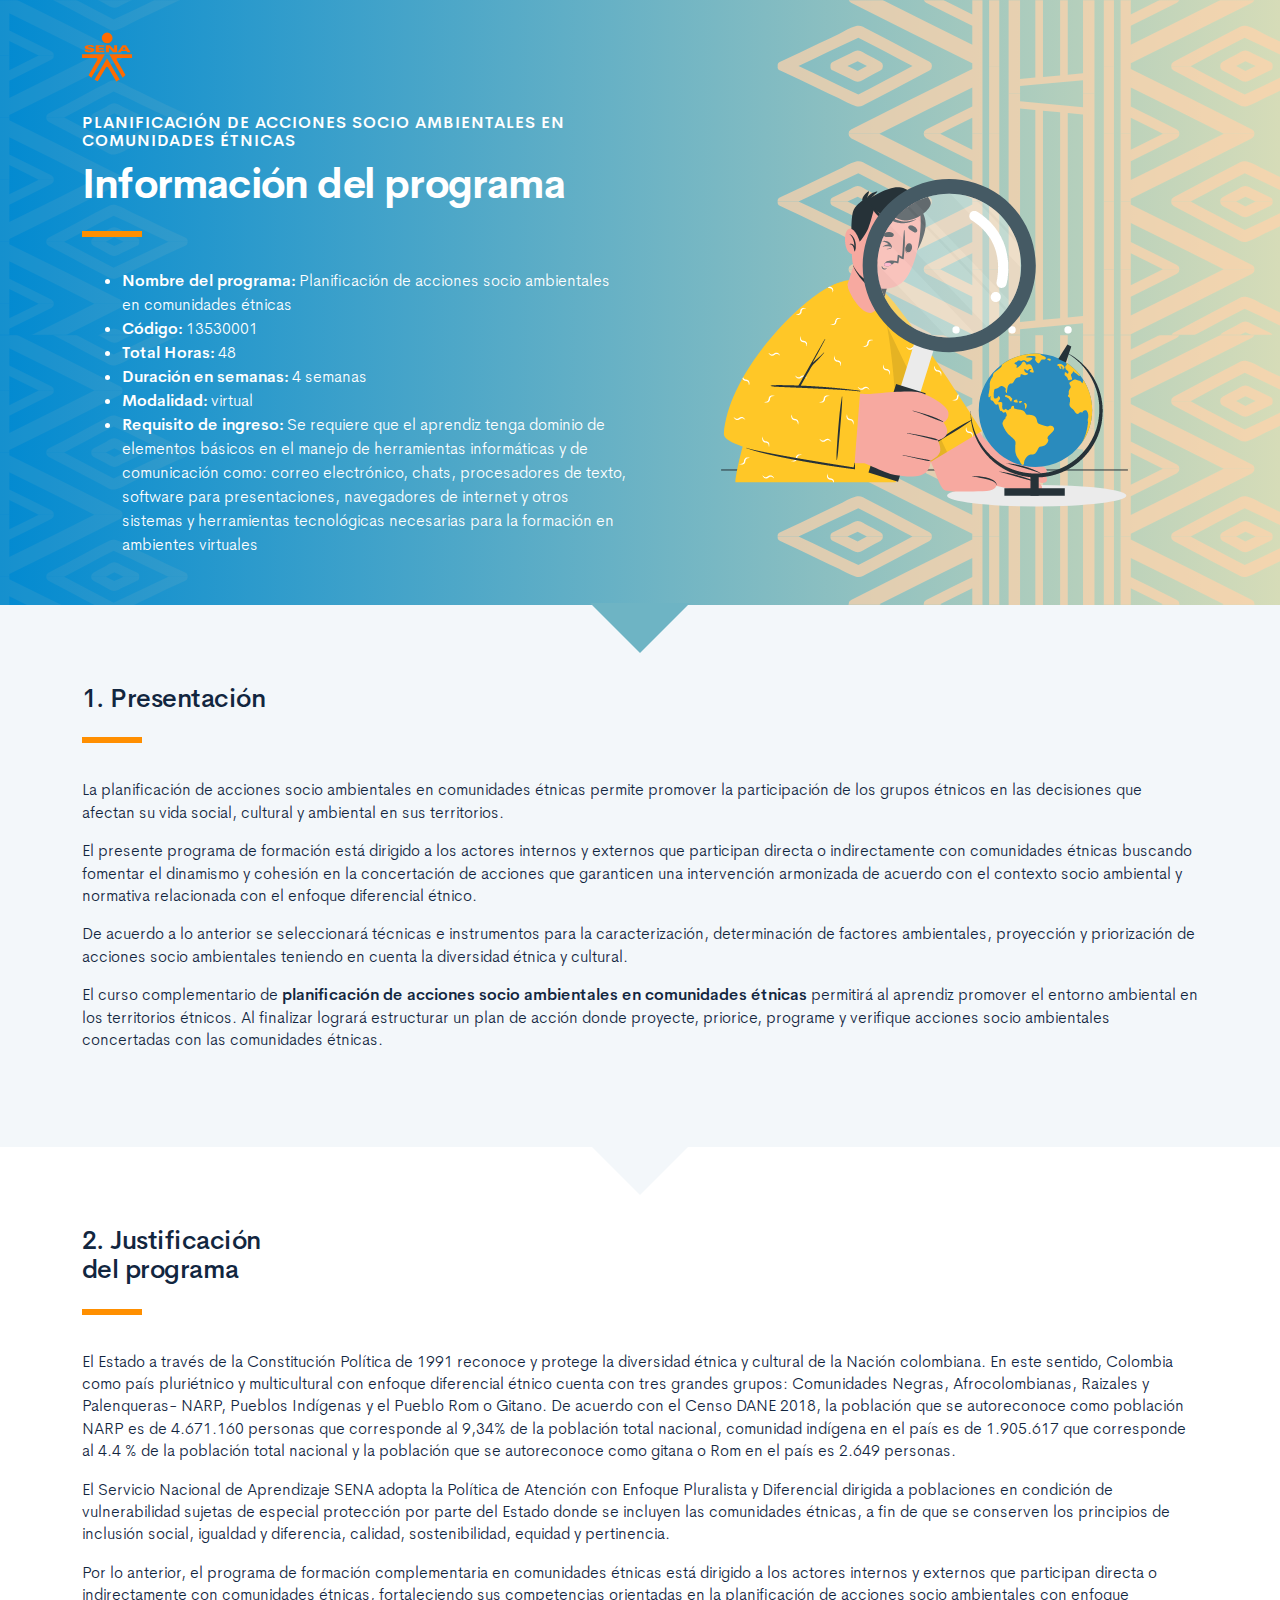
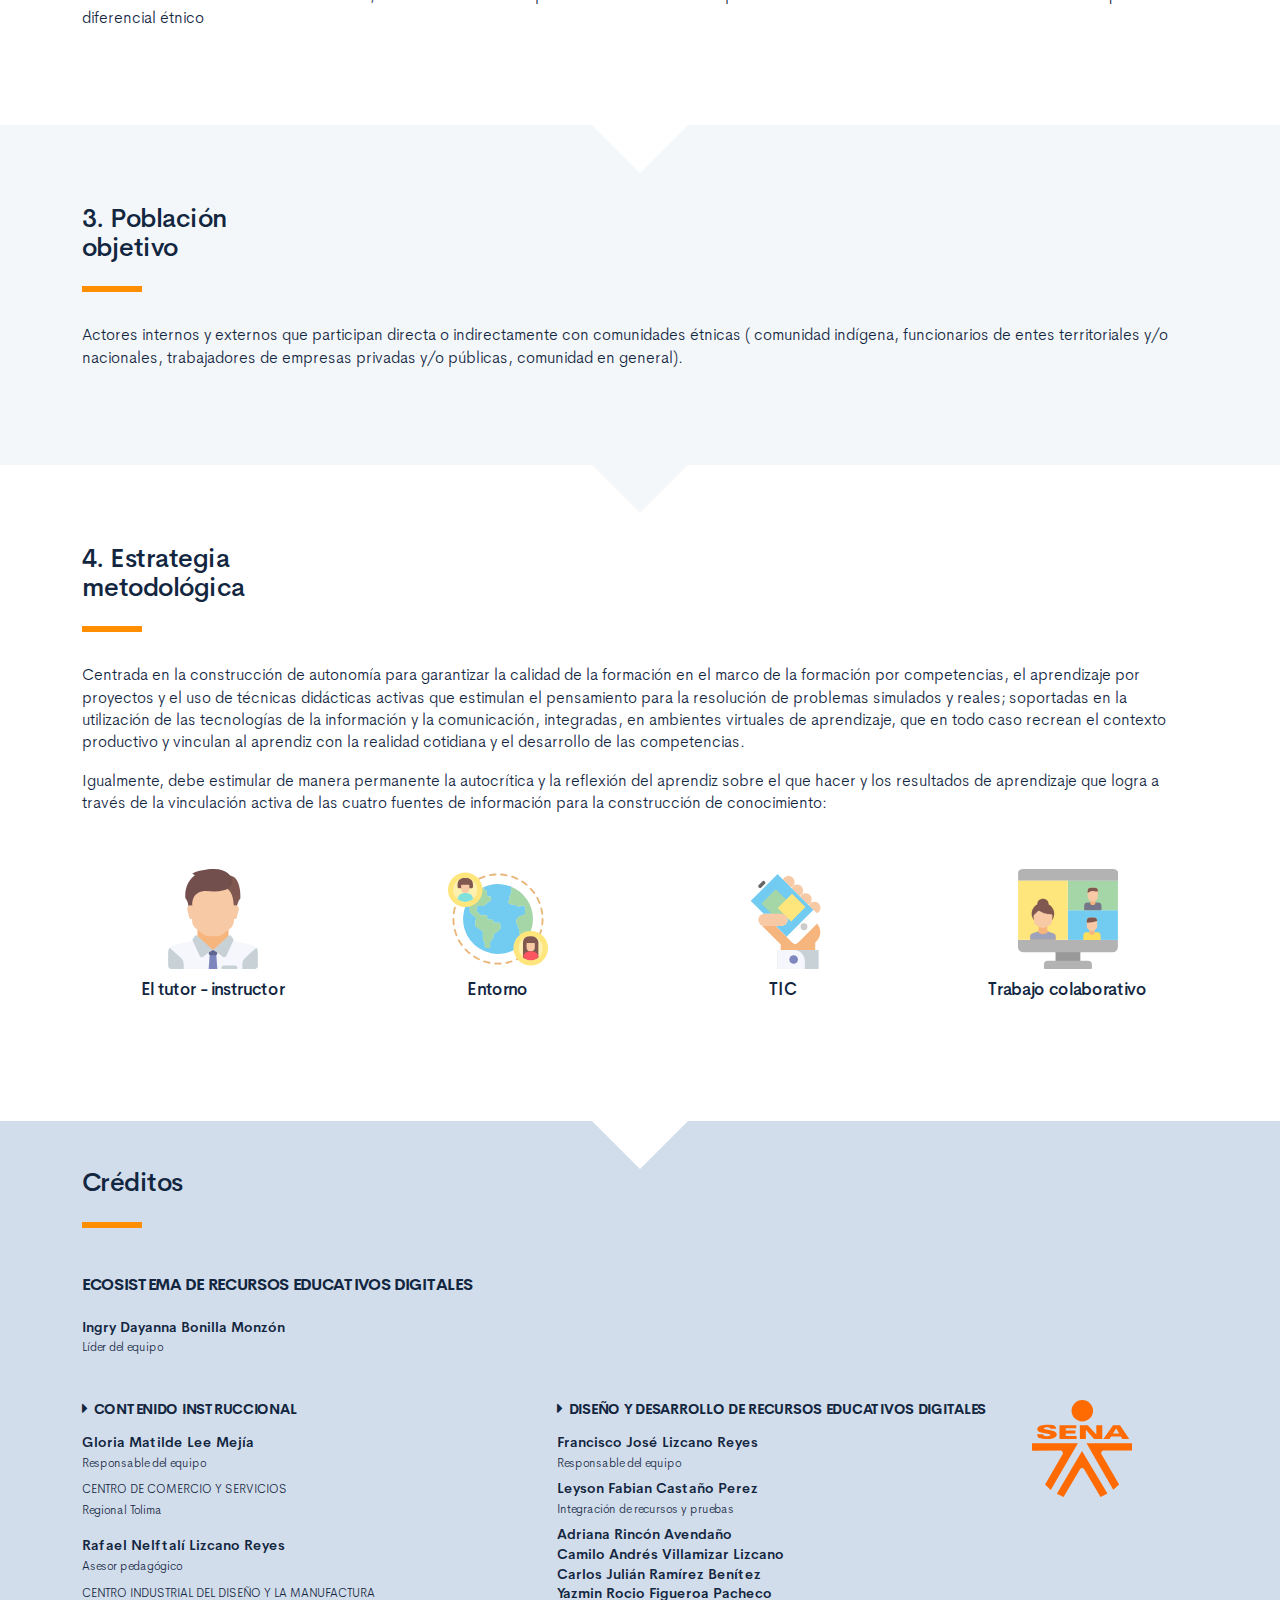
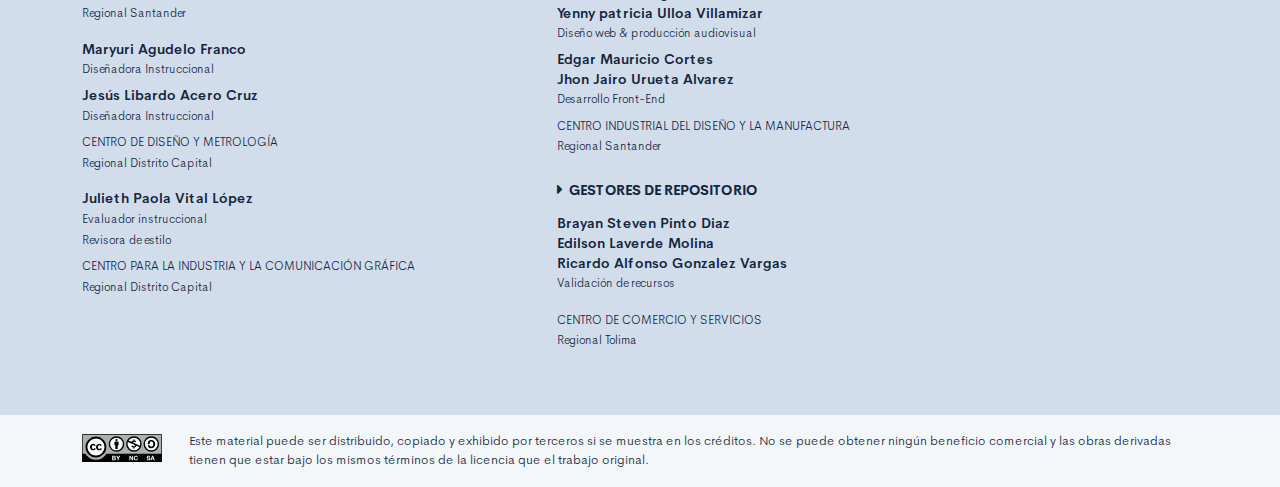
==== public/info.html @ c68bf51e "Desarrollo" ====
<!DOCTYPE html>
<html lang="es">
    <head>
        <meta charset="UTF-8">
        <meta name="viewport" content="width=device-width, user-scalable=no, initial-scale=1.0, maximum-scale=1.0, minimum-scale=1.0">
        <title>Información del programa: Planificación de acciones socio ambientales en comunidades étnicas</title>
        <meta meta name="description" content="Ruta de aprendizaje programa Planificación de acciones socio ambientales en comunidades étnicas.">
        <link rel="icon" type="image/svg+xml" href="assets/images/logos/senaLogo.svg">
        <link rel="stylesheet" href="assets/fonts/feather/feather.css">
        <link rel="stylesheet" href="assets/fonts/fontawesome/css/font-awesome.css">
        <link href="assets/css/fancybox.css" rel="stylesheet">
        <link href="assets/css/animate.css" rel="stylesheet">
        <link rel="stylesheet" href="assets/css/main.css">
    </head>
    <body class="theme-dark page-header-textura" id="page-home">
        <header class="curso-presentacion page-header" id="CursoPresentacion">
            <div class="page-textura">
                <div class="container">
                    <div class="curso-topbar justify-content-center justify-content-md-start"><a class="curso-topbar__logo"><svg xmlns="http://www.w3.org/2000/svg" width="168.273" height="164.177" viewBox="0 0 168.273 164.177">
                                <path id="SENA_LOGO" data-name="SENA LOGO" d="M85.349,1a18.09,18.09,0,1,0,18.09,18.09h0A18.1,18.1,0,0,0,85.349,1ZM25.617,42.983a33.722,33.722,0,0,0-9.386,1.024,11.156,11.156,0,0,0-5.12,2.56A5.346,5.346,0,0,0,10.086,52.2c.683,1.707,2.56,2.9,4.608,3.584,4.437,1.536,9.386,1.877,13.994,2.731a5.1,5.1,0,0,1,2.389,1.024,1.369,1.369,0,0,1-.683,2.048,9.146,9.146,0,0,1-5.291.683A8.354,8.354,0,0,1,20.5,61.244a1.962,1.962,0,0,1-.853-2.389H9.233A7.663,7.663,0,0,0,10.6,63.463a7.59,7.59,0,0,0,4.267,2.389A28.541,28.541,0,0,0,23.4,66.876,52.426,52.426,0,0,0,35,66.023a11.043,11.043,0,0,0,5.8-2.9,5.358,5.358,0,0,0-1.365-8.533,21.267,21.267,0,0,0-5.8-2.048c-3.072-.683-5.973-1.024-9.045-1.536a9.114,9.114,0,0,1-3.072-.853,1.226,1.226,0,0,1,0-2.219,9.369,9.369,0,0,1,4.437-.683,10.554,10.554,0,0,1,4.608.853A1.877,1.877,0,0,1,31.59,49.81h9.9a5.669,5.669,0,0,0-1.195-3.584A8.875,8.875,0,0,0,35.515,43.5c-3.584-.341-6.827-.512-9.9-.512Zm21.333.683V67.217H75.792V62.1H57.531V57.489H73.744V52.54H57.531V48.786H75.109v-5.12Zm47.615,0H81.253V67.217H91.322V51.346l13.824,15.872h13.824V43.666H108.9v15.7Zm42.495,0L120.676,67.217h10.581l2.56-4.267H150.2l2.389,4.267h11.776l-15.53-23.551ZM142.35,49.3l5.12,8.533h-10.41ZM.7,74.044l.171,12.8L49,86.673c2.389.512,3.925,2.048,3.413,5.8l-29.7,51.711,9.557,9.045L78.01,74.044Zm91.646,0L137.4,152.89l9.9-8.874L117.433,92.3c-.512-3.584.853-5.291,3.413-5.8l48.127.171V74.044ZM84.837,87.185,42.512,159.546l11.264,5.461,28.159-47.615a4.283,4.283,0,0,1,2.9-1.195,4.681,4.681,0,0,1,3.072,1.195l28.159,47.786,11.605-5.973Z" transform="translate(-0.7 -1)" fill="#FF6B00" />
                            </svg>
                        </a></div>
                    <div class="curso-portada">
                        <div class="row align-items-center">
                            <div class="col-12 col-lg-6">
                                <h3 class="curso-subtitulo">Planificación de acciones socio ambientales en comunidades étnicas</h3>
                                <h1 class="curso-titulo">Información del programa</h1>
                                <div class="brand-line-primary"></div>
                                <p class="curso-descripcion">
                                <ul class="text-white">
                                    <li> <span><strong>Nombre del programa:</strong> Planificación de acciones socio ambientales en comunidades étnicas</span></li>
                                    <li> <span><strong>Código:</strong> 13530001</span></li>
                                    <li> <span><strong>Total Horas:</strong> 48</span></li>
                                    <li> <span><strong>Duración en semanas:</strong> 4 semanas</span></li>
                                    <li> <span><strong>Modalidad:</strong> virtual</span></li>
                                    <li> <span><strong>Requisito de ingreso:</strong> Se requiere que el aprendiz tenga dominio de elementos básicos en el manejo de herramientas informáticas y de comunicación como: correo electrónico, chats, procesadores de texto, software para presentaciones, navegadores de internet y otros sistemas y herramientas tecnológicas necesarias para la formación en ambientes virtuales</span></li>
                                </ul>
                                </p>
                            </div>
                            <div class="col-12 col-lg-6 text-center">
                                <div class="d-none d-lg-block"><img class="curso-imagen" src="assets/images/header/header_media.png"></div>
                            </div>
                        </div>
                    </div>
                </div>
            </div>
        </header>
        <section class="section section-dark" id="Presentacion">
            <div class="container">
                <h1> 1. Presentación</h1>
                <div class="brand-line-primary"></div>
                <p class="mt-5">La planificación de acciones socio ambientales en comunidades étnicas permite promover la participación de los grupos étnicos en las decisiones que afectan su vida social, cultural y ambiental en sus territorios.</p>
                <p>El presente programa de formación está dirigido a los actores internos y externos que participan directa o indirectamente con comunidades étnicas buscando fomentar el dinamismo y cohesión en la concertación de acciones que garanticen una intervención armonizada de acuerdo con el contexto socio ambiental y normativa relacionada con el enfoque diferencial étnico. </p>
                <p>De acuerdo a lo anterior se seleccionará técnicas e instrumentos para la caracterización, determinación de factores ambientales, proyección y priorización de acciones socio ambientales teniendo en cuenta la diversidad étnica y cultural. </p>
                <p>El curso complementario de <strong>planificación de acciones socio ambientales en comunidades étnicas</strong> permitirá al aprendiz promover el entorno ambiental en los territorios étnicos. Al finalizar logrará estructurar un plan de acción donde proyecte, priorice, programe y verifique acciones socio ambientales concertadas con las comunidades étnicas.</p>
            </div>
        </section>
        <section class="section section-light" id="Justificacion">
            <div class="container">
                <h1> 2. Justificación<br> del programa</h1>
                <div class="brand-line-primary"></div>
                <p class="mt-5">El Estado a través de la Constitución Política de 1991 reconoce y protege la diversidad étnica y cultural de la Nación colombiana. En este sentido, Colombia como país pluriétnico y multicultural con enfoque diferencial étnico cuenta con tres grandes grupos: Comunidades Negras, Afrocolombianas, Raizales y Palenqueras- NARP, Pueblos Indígenas y el Pueblo Rom o Gitano. De acuerdo con el Censo DANE 2018, la población que se autoreconoce como población NARP es de 4.671.160 personas que corresponde al 9,34% de la población total nacional, comunidad indígena en el país es de 1.905.617 que corresponde al 4.4 % de la población total nacional y la población que se autoreconoce como gitana o Rom en el país es 2.649 personas.</p>
                <p>El Servicio Nacional de Aprendizaje SENA adopta la Política de Atención con Enfoque Pluralista y Diferencial dirigida a poblaciones en condición de vulnerabilidad sujetas de especial protección por parte del Estado donde se incluyen las comunidades étnicas, a fin de que se conserven los principios de inclusión social, igualdad y diferencia, calidad, sostenibilidad, equidad y pertinencia. </p>
                <p>Por lo anterior, el programa de formación complementaria en comunidades étnicas está dirigido a los actores internos y externos que participan directa o indirectamente con comunidades étnicas, fortaleciendo sus competencias orientadas en la planificación de acciones socio ambientales con enfoque diferencial étnico</p>
            </div>
        </section>
        <section class="section section-dark" id="Poblacion">
            <div class="container">
                <h1> 3. Población <br>objetivo</h1>
                <div class="brand-line-primary"></div>
                <p>Actores internos y externos que participan directa o indirectamente con comunidades étnicas ( comunidad indígena, funcionarios de entes territoriales y/o nacionales, trabajadores de empresas privadas y/o públicas, comunidad en general).</p>
            </div>
        </section>
        <section class="section section-light" id="Estrategia">
            <div class="container">
                <h1>4. Estrategia <br>metodológica</h1>
                <div class="brand-line-primary"></div>
                <p>Centrada en la construcción de autonomía para garantizar la calidad de la formación en el marco de la formación por competencias, el aprendizaje por proyectos y el uso de técnicas didácticas activas que estimulan el pensamiento para la resolución de problemas simulados y reales; soportadas en la utilización de las tecnologías de la información y la comunicación, integradas, en ambientes virtuales de aprendizaje, que en todo caso recrean el contexto productivo y vinculan al aprendiz con la realidad cotidiana y el desarrollo de las competencias. </p>
                <p>Igualmente, debe estimular de manera permanente la autocrítica y la reflexión del aprendiz sobre el que hacer y los resultados de aprendizaje que logra a través de la vinculación activa de las cuatro fuentes de información para la construcción de conocimiento:</p>
                <div class="row mt-4">
                    <article class="col-md-6 col-lg-3 my-2">
                        <div class="box bg-gray-200 d-flex flex-column justify-content-center align-items-center p-4 rounded-lg"><img class="img-fluid" src="assets/images/info/tutor.svg" style="width: 100px; height: 100px;">
                            <h3 class="my-3">El tutor - instructor</h3>
                        </div>
                    </article>
                    <article class="col-md-6 col-lg-3 my-2">
                        <div class="box bg-gray-200 d-flex flex-column justify-content-center align-items-center p-4 rounded-lg"><img class="img-fluid" src="assets/images/info/entorno.svg" style="width: 100px; height: 100px;">
                            <h3 class="my-3">Entorno</h3>
                        </div>
                    </article>
                    <article class="col-md-6 col-lg-3 my-2">
                        <div class="box bg-gray-200 d-flex flex-column justify-content-center align-items-center p-4 rounded-lg"><img class="img-fluid" src="assets/images/info/tic.svg" style="width: 100px; height: 100px;">
                            <h3 class="my-3">TIC</h3>
                        </div>
                    </article>
                    <article class="col-md-6 col-lg-3 my-2">
                        <div class="box bg-gray-200 d-flex flex-column justify-content-center align-items-center p-4 rounded-lg" style="height: 100%;"><img class="img-fluid" src="assets/images/info/colaborativo.svg" style="width: 100px; height: 100px;">
                            <h3 class="my-3">Trabajo colaborativo</h3>
                        </div>
                    </article>
                </div>
            </div>
        </section>
        <footer class="footer" id="Creditos">
            <div class="container">
                <h1>Créditos </h1>
                <div class="brand-line-primary"></div>
                <div class="row">
                    <div class="col-12 col-md-5">
                        <h3 class="footer-subtitulo mb-4">ECOSISTEMA DE RECURSOS EDUCATIVOS DIGITALES </h3>
                        <p class="footer-texto mb-2"><strong>Ingry Dayanna Bonilla Monzón</strong><br /> <span class="text-small">Líder del equipo</span></p>
                    </div>
                </div>
                <div class="row mt-5">
                    <div class="col-12 col-md-5">
                        <h4 class="footer-subtitulo-2 mt-0">
                            <div class="fa fa-caret-right mr-2"></div>Contenido Instruccional
                        </h4>
                        <p class="footer-texto mb-2"><strong>Gloria Matilde Lee Mejía </strong><br /> <span class="text-small">Responsable del equipo</span></p>
                        <p class="footer-texto"><span class="text-small text-uppercase">Centro de Comercio y Servicios</span><br /><span class="text-small">Regional Tolima</span></p>
                        <p class="footer-texto mb-2"><strong>Rafael Nelftalí Lizcano Reyes</strong><br /> <span class="text-small">Asesor pedagógico<br /></span></p>
                        <p class="footer-texto"><span class="text-small text-uppercase">Centro industrial del diseño y la manufactura </span><br /><span class="text-small">Regional Santander</span></p>
                        <p class="footer-texto mb-2"><strong>Maryuri Agudelo Franco</strong><br /><span class="text-small">Diseñadora Instruccional<br /></span></p>
                        <p class="footer-texto mb-2"><strong>Jesús Libardo Acero Cruz</strong><br /><span class="text-small">Diseñadora Instruccional<br /></span></p>
                        <p class="footer-texto"><span class="text-small text-uppercase">Centro de diseño y metrología</span><br /><span class="text-small">Regional Distrito Capital</span></p>
                        <p class="footer-texto mb-2"><strong>Julieth Paola Vital López </strong><br /><span class="text-small">Evaluador instruccional<br /></span><span class="text-small">Revisora de estilo<br /></span></p>
                        <p class="footer-texto"><span class="text-small text-uppercase">Centro para la Industria y la Comunicación Gráfica</span><br /><span class="text-small">Regional Distrito Capital</span></p>
                    </div>
                    <div class="col-12 col-md-5">
                        <h4 class="footer-subtitulo-2 mt-0">
                            <div class="fa fa-caret-right mr-2"></div>Diseño y desarrollo de recursos educativos digitales
                        </h4>
                        <p class="footer-texto mb-2"><strong>Francisco José Lizcano Reyes </strong><br /> <span class="text-small">Responsable del equipo<br /></span></p>
                        <p class="footer-texto mb-2"><strong>Leyson Fabian Castaño Perez</strong><br /> <span class="text-small">Integración de recursos y pruebas<br /></span></p>
                        <p class="footer-texto mb-2"> <strong>Adriana Rincón Avendaño</strong><br />
                            <strong>Camilo Andrés Villamizar Lizcano</strong><br />
                            <strong>Carlos Julián Ramírez Benítez</strong><br />
                            <strong>Yazmin Rocio Figueroa Pacheco</strong><br />
                            <strong>Yenny patricia Ulloa Villamizar</strong><br /><span class="text-small">Diseño web & producción audiovisual<br /></span></p>
                        <p class="footer-texto mb-2"><strong>Edgar Mauricio Cortes</strong><br />
                            <strong>Jhon Jairo Urueta Alvarez</strong><br /><span class="text-small">Desarrollo Front-End<br /></span></p>
                        <p class="footer-texto mb-2"><span class="text-small text-uppercase">Centro industrial del diseño y la manufactura </span><br /><span class="text-small">Regional Santander</span></p>
                        <h4 class="footer-subtitulo-2 mt-4">
                            <div class="fa fa-caret-right mr-2"></div>Gestores de repositorio
                        </h4>
                        <p class="footer-texto"> <strong>Brayan Steven Pinto Diaz</strong><br />
                            <strong>Edilson Laverde Molina</strong><br />
                            <strong>Ricardo Alfonso Gonzalez Vargas</strong><br /><span class="text-small">Validación de recursos<br /></span></p>
                        <p class="footer-texto"><span class="text-small text-uppercase">CENTRO DE COMERCIO Y SERVICIOS</span><br /><span class="text-small">Regional Tolima</span></p>
                    </div>
                    <div class="col-12 col-md-2">
                        <div class="d-flex flex-column justify-content-center"><img src="assets/images/logos/senaLogo.svg" style="max-width:100px" /></div>
                    </div>
                </div>
            </div>
        </footer>
        <section id="cc">
            <div class="container">
                <div class="d-flex flex-column flex-sm-row"><span class="pr-3"><i class="icon cc"></i></span><span>Este material puede ser distribuido, copiado y exhibido por terceros si se muestra en los créditos. No se puede obtener ningún beneficio comercial y las obras derivadas tienen que estar bajo los mismos términos de la licencia que el trabajo original.</span></div>
            </div>
        </section>
    </body>
</html>
---- public/assets/fonts/feather/feather.css ----
@font-face {
  font-family: 'Feather';
  src:
    url('fonts/Feather.ttf?sdxovp') format('truetype'),
    url('fonts/Feather.woff?sdxovp') format('woff'),
    url('fonts/Feather.svg?sdxovp#Feather') format('svg');
  font-weight: normal;
  font-style: normal;
}

.fe {
  /* use !important to prevent issues with browser extensions that change fonts */
  font-family: 'Feather' !important;
  speak: none;
  font-style: normal;
  font-weight: normal;
  font-variant: normal;
  text-transform: none;
  line-height: 1;

  /* Better Font Rendering =========== */
  -webkit-font-smoothing: antialiased;
  -moz-osx-font-smoothing: grayscale;
}

.fe-activity:before {
  content: "\e900";
}
.fe-airplay:before {
  content: "\e901";
}
.fe-alert-circle:before {
  content: "\e902";
}
.fe-alert-octagon:before {
  content: "\e903";
}
.fe-alert-triangle:before {
  content: "\e904";
}
.fe-align-center:before {
  content: "\e905";
}
.fe-align-justify:before {
  content: "\e906";
}
.fe-align-left:before {
  content: "\e907";
}
.fe-align-right:before {
  content: "\e908";
}
.fe-anchor:before {
  content: "\e909";
}
.fe-aperture:before {
  content: "\e90a";
}
.fe-archive:before {
  content: "\e90b";
}
.fe-arrow-down:before {
  content: "\e90c";
}
.fe-arrow-down-circle:before {
  content: "\e90d";
}
.fe-arrow-down-left:before {
  content: "\e90e";
}
.fe-arrow-down-right:before {
  content: "\e90f";
}
.fe-arrow-left:before {
  content: "\e910";
}
.fe-arrow-left-circle:before {
  content: "\e911";
}
.fe-arrow-right:before {
  content: "\e912";
}
.fe-arrow-right-circle:before {
  content: "\e913";
}
.fe-arrow-up:before {
  content: "\e914";
}
.fe-arrow-up-circle:before {
  content: "\e915";
}
.fe-arrow-up-left:before {
  content: "\e916";
}
.fe-arrow-up-right:before {
  content: "\e917";
}
.fe-at-sign:before {
  content: "\e918";
}
.fe-award:before {
  content: "\e919";
}
.fe-bar-chart:before {
  content: "\e91a";
}
.fe-bar-chart-2:before {
  content: "\e91b";
}
.fe-battery:before {
  content: "\e91c";
}
.fe-battery-charging:before {
  content: "\e91d";
}
.fe-bell:before {
  content: "\e91e";
}
.fe-bell-off:before {
  content: "\e91f";
}
.fe-bluetooth:before {
  content: "\e920";
}
.fe-bold:before {
  content: "\e921";
}
.fe-book:before {
  content: "\e922";
}
.fe-book-open:before {
  content: "\e923";
}
.fe-bookmark:before {
  content: "\e924";
}
.fe-box:before {
  content: "\e925";
}
.fe-briefcase:before {
  content: "\e926";
}
.fe-calendar:before {
  content: "\e927";
}
.fe-camera:before {
  content: "\e928";
}
.fe-camera-off:before {
  content: "\e929";
}
.fe-cast:before {
  content: "\e92a";
}
.fe-check:before {
  content: "\e92b";
}
.fe-check-circle:before {
  content: "\e92c";
}
.fe-check-square:before {
  content: "\e92d";
}
.fe-chevron-down:before {
  content: "\e92e";
}
.fe-chevron-left:before {
  content: "\e92f";
}
.fe-chevron-right:before {
  content: "\e930";
}
.fe-chevron-up:before {
  content: "\e931";
}
.fe-chevrons-down:before {
  content: "\e932";
}
.fe-chevrons-left:before {
  content: "\e933";
}
.fe-chevrons-right:before {
  content: "\e934";
}
.fe-chevrons-up:before {
  content: "\e935";
}
.fe-chrome:before {
  content: "\e936";
}
.fe-circle:before {
  content: "\e937";
}
.fe-clipboard:before {
  content: "\e938";
}
.fe-clock:before {
  content: "\e939";
}
.fe-cloud:before {
  content: "\e93a";
}
.fe-cloud-drizzle:before {
  content: "\e93b";
}
.fe-cloud-lightning:before {
  content: "\e93c";
}
.fe-cloud-off:before {
  content: "\e93d";
}
.fe-cloud-rain:before {
  content: "\e93e";
}
.fe-cloud-snow:before {
  content: "\e93f";
}
.fe-code:before {
  content: "\e940";
}
.fe-codepen:before {
  content: "\e941";
}
.fe-command:before {
  content: "\e942";
}
.fe-compass:before {
  content: "\e943";
}
.fe-copy:before {
  content: "\e944";
}
.fe-corner-down-left:before {
  content: "\e945";
}
.fe-corner-down-right:before {
  content: "\e946";
}
.fe-corner-left-down:before {
  content: "\e947";
}
.fe-corner-left-up:before {
  content: "\e948";
}
.fe-corner-right-down:before {
  content: "\e949";
}
.fe-corner-right-up:before {
  content: "\e94a";
}
.fe-corner-up-left:before {
  content: "\e94b";
}
.fe-corner-up-right:before {
  content: "\e94c";
}
.fe-cpu:before {
  content: "\e94d";
}
.fe-credit-card:before {
  content: "\e94e";
}
.fe-crop:before {
  content: "\e94f";
}
.fe-crosshair:before {
  content: "\e950";
}
.fe-database:before {
  content: "\e951";
}
.fe-delete:before {
  content: "\e952";
}
.fe-disc:before {
  content: "\e953";
}
.fe-dollar-sign:before {
  content: "\e954";
}
.fe-download:before {
  content: "\e955";
}
.fe-download-cloud:before {
  content: "\e956";
}
.fe-droplet:before {
  content: "\e957";
}
.fe-edit:before {
  content: "\e958";
}
.fe-edit-2:before {
  content: "\e959";
}
.fe-edit-3:before {
  content: "\e95a";
}
.fe-external-link:before {
  content: "\e95b";
}
.fe-eye:before {
  content: "\e95c";
}
.fe-eye-off:before {
  content: "\e95d";
}
.fe-facebook:before {
  content: "\e95e";
}
.fe-fast-forward:before {
  content: "\e95f";
}
.fe-feather:before {
  content: "\e960";
}
.fe-file:before {
  content: "\e961";
}
.fe-file-minus:before {
  content: "\e962";
}
.fe-file-plus:before {
  content: "\e963";
}
.fe-file-text:before {
  content: "\e964";
}
.fe-film:before {
  content: "\e965";
}
.fe-filter:before {
  content: "\e966";
}
.fe-flag:before {
  content: "\e967";
}
.fe-folder:before {
  content: "\e968";
}
.fe-folder-minus:before {
  content: "\e969";
}
.fe-folder-plus:before {
  content: "\e96a";
}
.fe-gift:before {
  content: "\e96b";
}
.fe-git-branch:before {
  content: "\e96c";
}
.fe-git-commit:before {
  content: "\e96d";
}
.fe-git-merge:before {
  content: "\e96e";
}
.fe-git-pull-request:before {
  content: "\e96f";
}
.fe-github:before {
  content: "\e970";
}
.fe-gitlab:before {
  content: "\e971";
}
.fe-globe:before {
  content: "\e972";
}
.fe-grid:before {
  content: "\e973";
}
.fe-hard-drive:before {
  content: "\e974";
}
.fe-hash:before {
  content: "\e975";
}
.fe-headphones:before {
  content: "\e976";
}
.fe-heart:before {
  content: "\e977";
}
.fe-help-circle:before {
  content: "\e978";
}
.fe-home:before {
  content: "\e979";
}
.fe-image:before {
  content: "\e97a";
}
.fe-inbox:before {
  content: "\e97b";
}
.fe-info:before {
  content: "\e97c";
}
.fe-instagram:before {
  content: "\e97d";
}
.fe-italic:before {
  content: "\e97e";
}
.fe-layers:before {
  content: "\e97f";
}
.fe-layout:before {
  content: "\e980";
}
.fe-life-buoy:before {
  content: "\e981";
}
.fe-link:before {
  content: "\e982";
}
.fe-link-2:before {
  content: "\e983";
}
.fe-linkedin:before {
  content: "\e984";
}
.fe-list:before {
  content: "\e985";
}
.fe-loader:before {
  content: "\e986";
}
.fe-lock:before {
  content: "\e987";
}
.fe-log-in:before {
  content: "\e988";
}
.fe-log-out:before {
  content: "\e989";
}
.fe-mail:before {
  content: "\e98a";
}
.fe-map:before {
  content: "\e98b";
}
.fe-map-pin:before {
  content: "\e98c";
}
.fe-maximize:before {
  content: "\e98d";
}
.fe-maximize-2:before {
  content: "\e98e";
}
.fe-menu:before {
  content: "\e98f";
}
.fe-message-circle:before {
  content: "\e990";
}
.fe-message-square:before {
  content: "\e991";
}
.fe-mic:before {
  content: "\e992";
}
.fe-mic-off:before {
  content: "\e993";
}
.fe-minimize:before {
  content: "\e994";
}
.fe-minimize-2:before {
  content: "\e995";
}
.fe-minus:before {
  content: "\e996";
}
.fe-minus-circle:before {
  content: "\e997";
}
.fe-minus-square:before {
  content: "\e998";
}
.fe-monitor:before {
  content: "\e999";
}
.fe-moon:before {
  content: "\e99a";
}
.fe-more-horizontal:before {
  content: "\e99b";
}
.fe-more-vertical:before {
  content: "\e99c";
}
.fe-move:before {
  content: "\e99d";
}
.fe-music:before {
  content: "\e99e";
}
.fe-navigation:before {
  content: "\e99f";
}
.fe-navigation-2:before {
  content: "\e9a0";
}
.fe-octagon:before {
  content: "\e9a1";
}
.fe-package:before {
  content: "\e9a2";
}
.fe-paperclip:before {
  content: "\e9a3";
}
.fe-pause:before {
  content: "\e9a4";
}
.fe-pause-circle:before {
  content: "\e9a5";
}
.fe-percent:before {
  content: "\e9a6";
}
.fe-phone:before {
  content: "\e9a7";
}
.fe-phone-call:before {
  content: "\e9a8";
}
.fe-phone-forwarded:before {
  content: "\e9a9";
}
.fe-phone-incoming:before {
  content: "\e9aa";
}
.fe-phone-missed:before {
  content: "\e9ab";
}
.fe-phone-off:before {
  content: "\e9ac";
}
.fe-phone-outgoing:before {
  content: "\e9ad";
}
.fe-pie-chart:before {
  content: "\e9ae";
}
.fe-play:before {
  content: "\e9af";
}
.fe-play-circle:before {
  content: "\e9b0";
}
.fe-plus:before {
  content: "\e9b1";
}
.fe-plus-circle:before {
  content: "\e9b2";
}
.fe-plus-square:before {
  content: "\e9b3";
}
.fe-pocket:before {
  content: "\e9b4";
}
.fe-power:before {
  content: "\e9b5";
}
.fe-printer:before {
  content: "\e9b6";
}
.fe-radio:before {
  content: "\e9b7";
}
.fe-refresh-ccw:before {
  content: "\e9b8";
}
.fe-refresh-cw:before {
  content: "\e9b9";
}
.fe-repeat:before {
  content: "\e9ba";
}
.fe-rewind:before {
  content: "\e9bb";
}
.fe-rotate-ccw:before {
  content: "\e9bc";
}
.fe-rotate-cw:before {
  content: "\e9bd";
}
.fe-rss:before {
  content: "\e9be";
}
.fe-save:before {
  content: "\e9bf";
}
.fe-scissors:before {
  content: "\e9c0";
}
.fe-search:before {
  content: "\e9c1";
}
.fe-send:before {
  content: "\e9c2";
}
.fe-server:before {
  content: "\e9c3";
}
.fe-settings:before {
  content: "\e9c4";
}
.fe-share:before {
  content: "\e9c5";
}
.fe-share-2:before {
  content: "\e9c6";
}
.fe-shield:before {
  content: "\e9c7";
}
.fe-shield-off:before {
  content: "\e9c8";
}
.fe-shopping-bag:before {
  content: "\e9c9";
}
.fe-shopping-cart:before {
  content: "\e9ca";
}
.fe-shuffle:before {
  content: "\e9cb";
}
.fe-sidebar:before {
  content: "\e9cc";
}
.fe-skip-back:before {
  content: "\e9cd";
}
.fe-skip-forward:before {
  content: "\e9ce";
}
.fe-slack:before {
  content: "\e9cf";
}
.fe-slash:before {
  content: "\e9d0";
}
.fe-sliders:before {
  content: "\e9d1";
}
.fe-smartphone:before {
  content: "\e9d2";
}
.fe-speaker:before {
  content: "\e9d3";
}
.fe-square:before {
  content: "\e9d4";
}
.fe-star:before {
  content: "\e9d5";
}
.fe-stop-circle:before {
  content: "\e9d6";
}
.fe-sun:before {
  content: "\e9d7";
}
.fe-sunrise:before {
  content: "\e9d8";
}
.fe-sunset:before {
  content: "\e9d9";
}
.fe-tablet:before {
  content: "\e9da";
}
.fe-tag:before {
  content: "\e9db";
}
.fe-target:before {
  content: "\e9dc";
}
.fe-terminal:before {
  content: "\e9dd";
}
.fe-thermometer:before {
  content: "\e9de";
}
.fe-thumbs-down:before {
  content: "\e9df";
}
.fe-thumbs-up:before {
  content: "\e9e0";
}
.fe-toggle-left:before {
  content: "\e9e1";
}
.fe-toggle-right:before {
  content: "\e9e2";
}
.fe-trash:before {
  content: "\e9e3";
}
.fe-trash-2:before {
  content: "\e9e4";
}
.fe-trending-down:before {
  content: "\e9e5";
}
.fe-trending-up:before {
  content: "\e9e6";
}
.fe-triangle:before {
  content: "\e9e7";
}
.fe-truck:before {
  content: "\e9e8";
}
.fe-tv:before {
  content: "\e9e9";
}
.fe-twitter:before {
  content: "\e9ea";
}
.fe-type:before {
  content: "\e9eb";
}
.fe-umbrella:before {
  content: "\e9ec";
}
.fe-underline:before {
  content: "\e9ed";
}
.fe-unlock:before {
  content: "\e9ee";
}
.fe-upload:before {
  content: "\e9ef";
}
.fe-upload-cloud:before {
  content: "\e9f0";
}
.fe-user:before {
  content: "\e9f1";
}
.fe-user-check:before {
  content: "\e9f2";
}
.fe-user-minus:before {
  content: "\e9f3";
}
.fe-user-plus:before {
  content: "\e9f4";
}
.fe-user-x:before {
  content: "\e9f5";
}
.fe-users:before {
  content: "\e9f6";
}
.fe-video:before {
  content: "\e9f7";
}
.fe-video-off:before {
  content: "\e9f8";
}
.fe-voicemail:before {
  content: "\e9f9";
}
.fe-volume:before {
  content: "\e9fa";
}
.fe-volume-1:before {
  content: "\e9fb";
}
.fe-volume-2:before {
  content: "\e9fc";
}
.fe-volume-x:before {
  content: "\e9fd";
}
.fe-watch:before {
  content: "\e9fe";
}
.fe-wifi:before {
  content: "\e9ff";
}
.fe-wifi-off:before {
  content: "\ea00";
}
.fe-wind:before {
  content: "\ea01";
}
.fe-x:before {
  content: "\ea02";
}
.fe-x-circle:before {
  content: "\ea03";
}
.fe-x-square:before {
  content: "\ea04";
}
.fe-youtube:before {
  content: "\ea05";
}
.fe-zap:before {
  content: "\ea06";
}
.fe-zap-off:before {
  content: "\ea07";
}
.fe-zoom-in:before {
  content: "\ea08";
}
.fe-zoom-out:before {
  content: "\ea09";
}
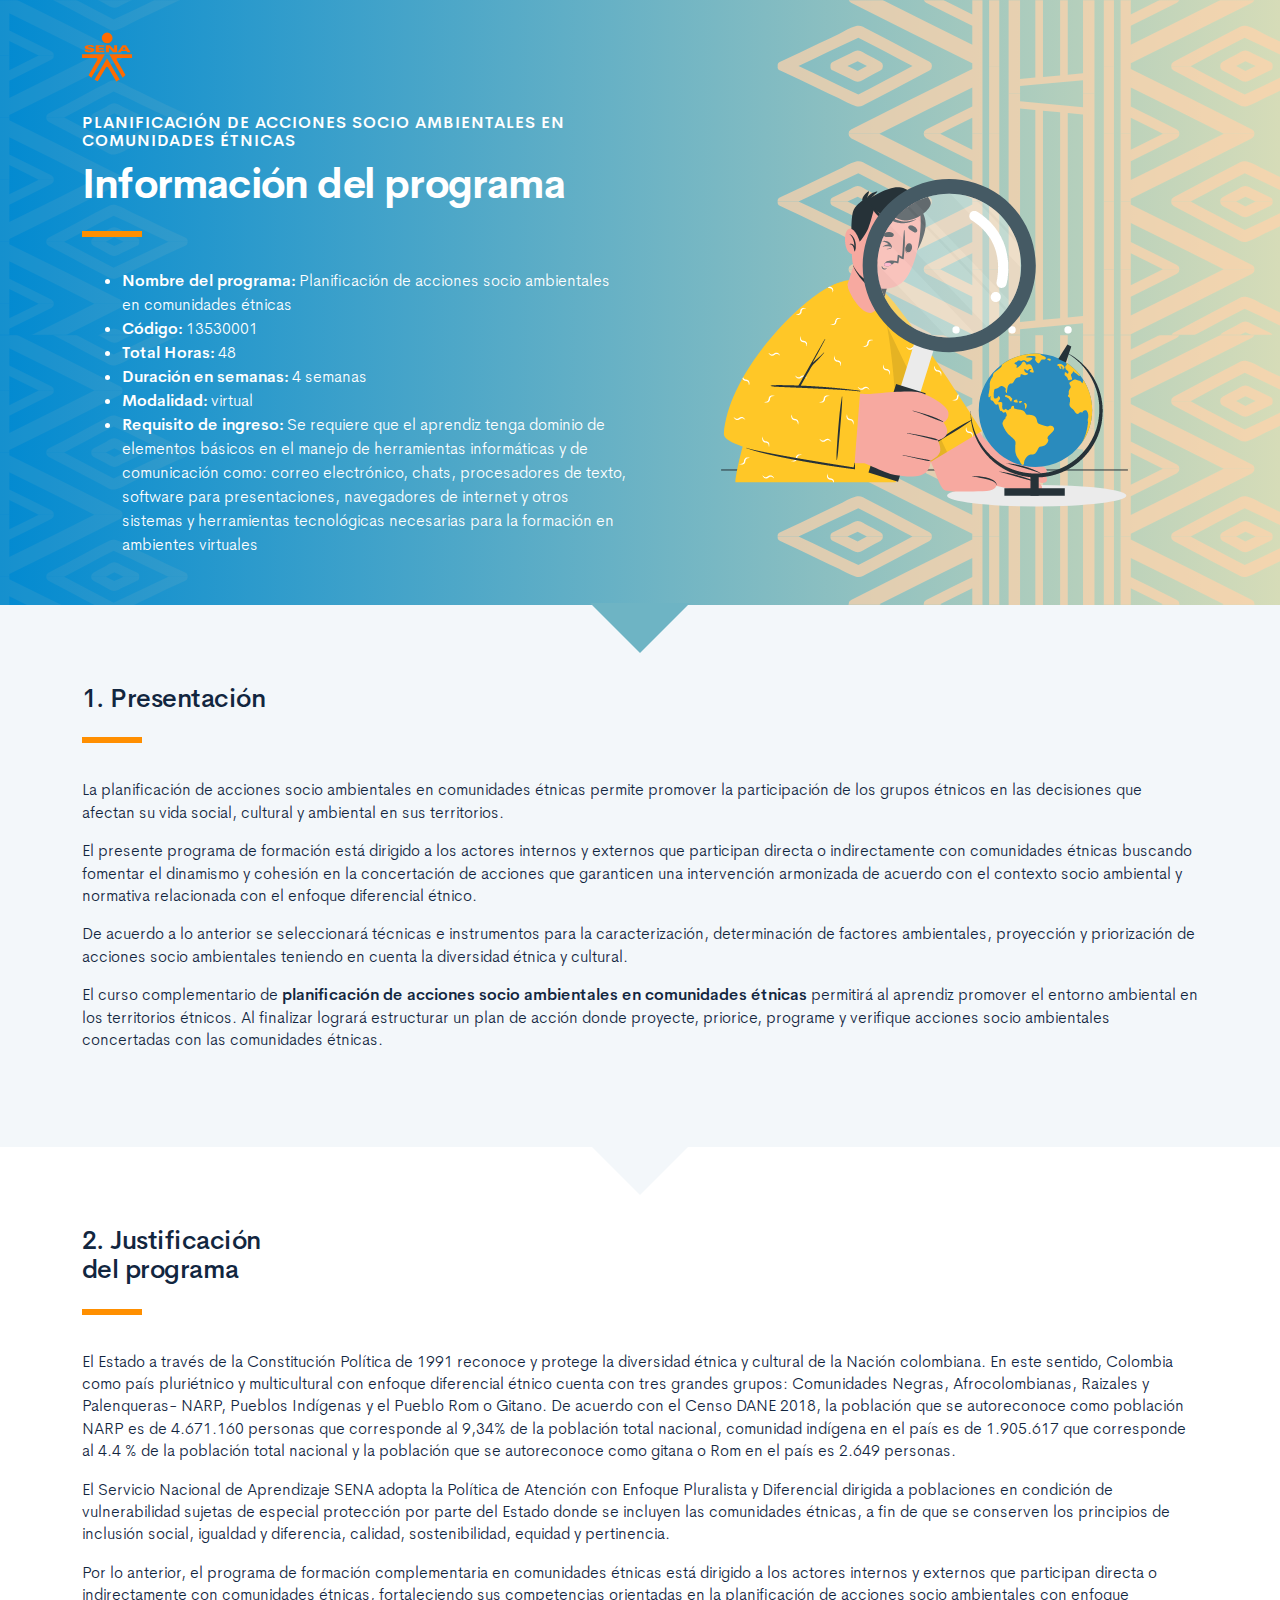
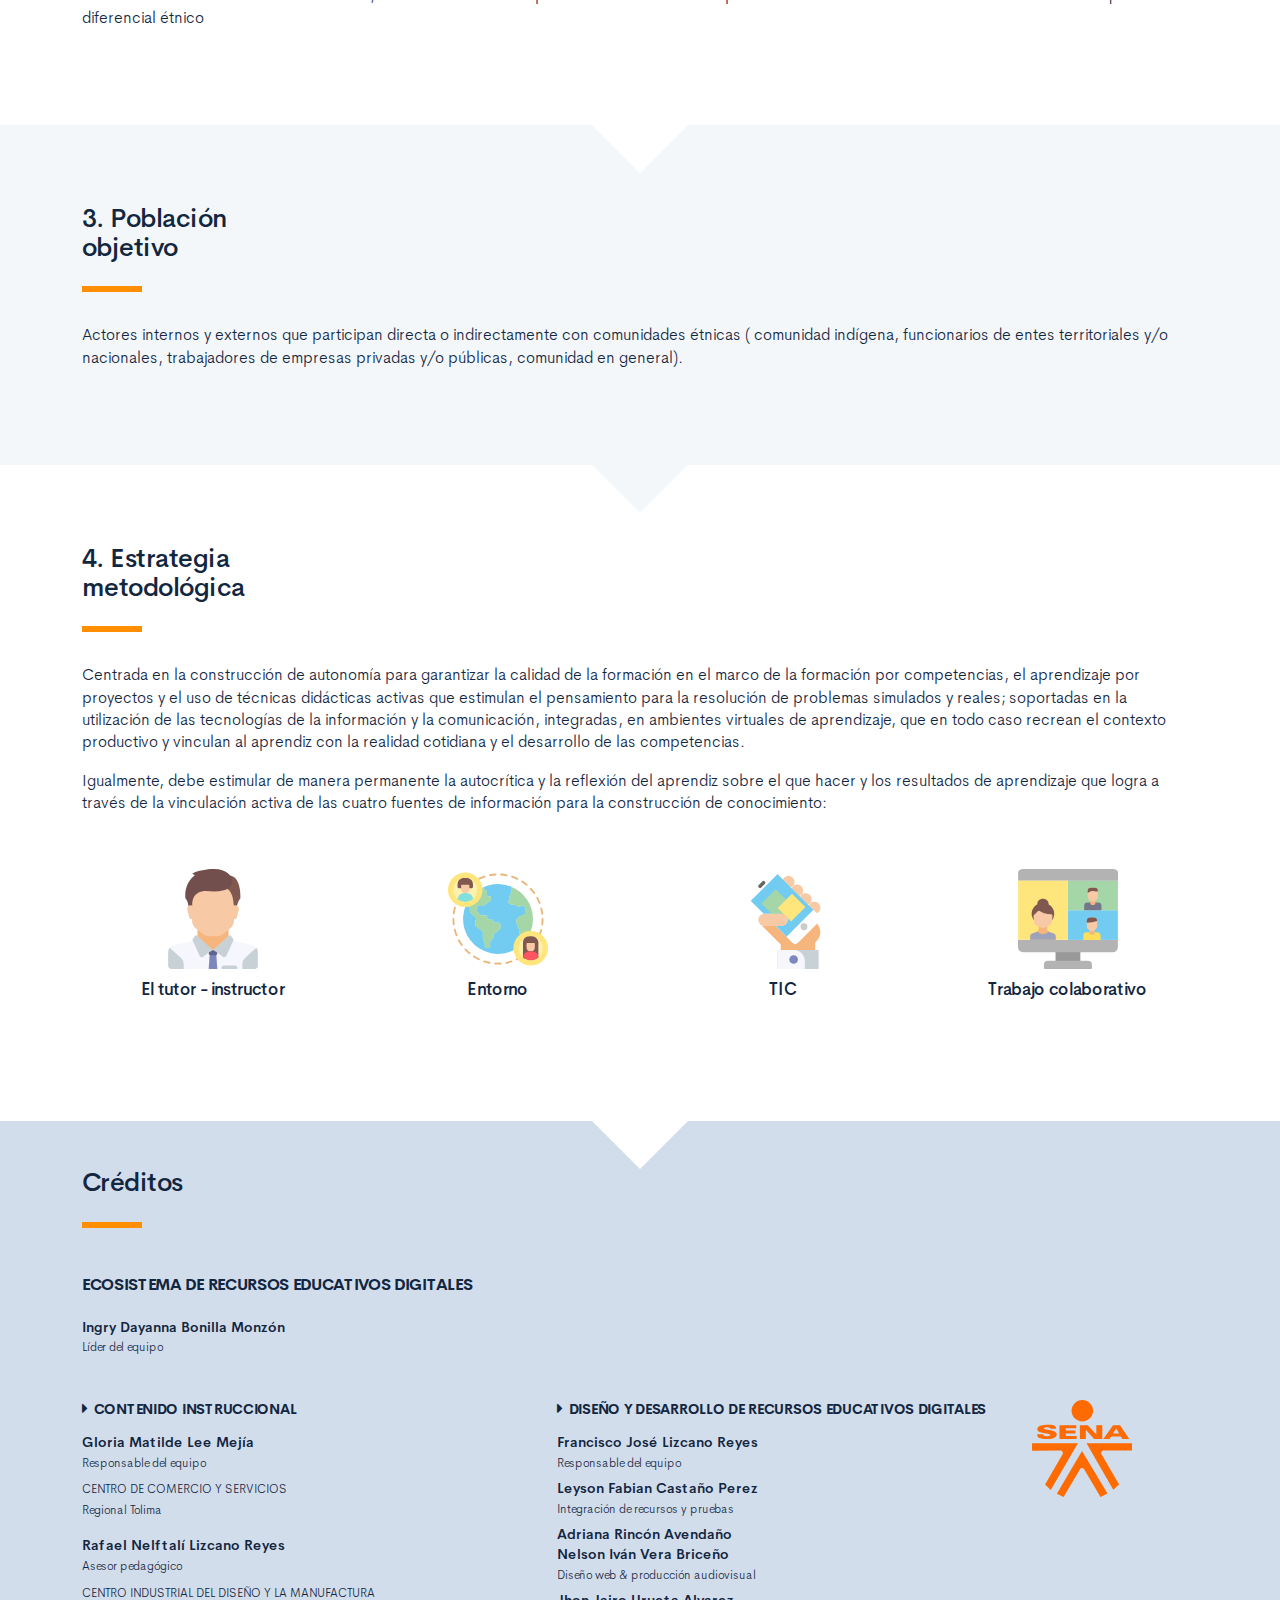
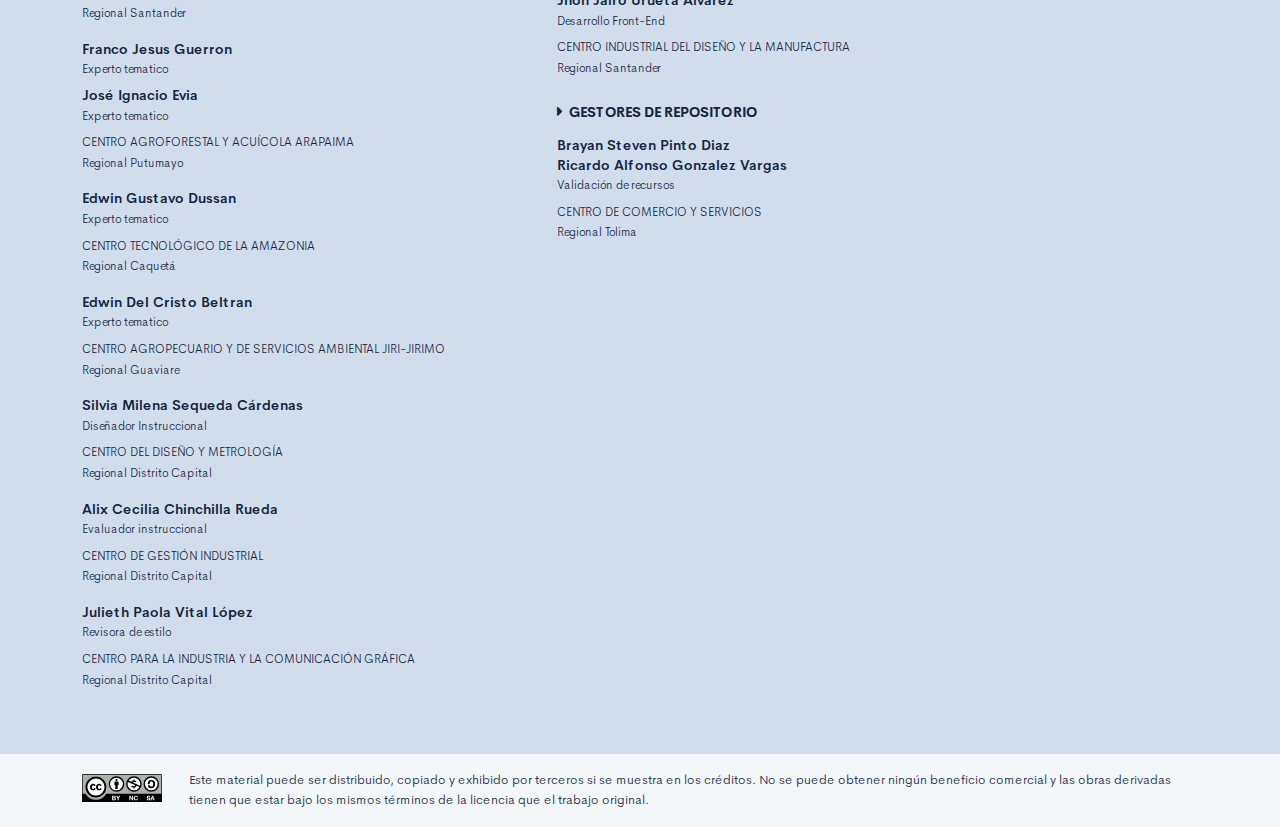
==== commit a6918bcd: "Correcciones 1" ====
--- a/public/info.html
+++ b/public/info.html
@@ -120,10 +120,18 @@
                         <p class="footer-texto"><span class="text-small text-uppercase">Centro de Comercio y Servicios</span><br /><span class="text-small">Regional Tolima</span></p>
                         <p class="footer-texto mb-2"><strong>Rafael Nelftalí Lizcano Reyes</strong><br /> <span class="text-small">Asesor pedagógico<br /></span></p>
                         <p class="footer-texto"><span class="text-small text-uppercase">Centro industrial del diseño y la manufactura </span><br /><span class="text-small">Regional Santander</span></p>
-                        <p class="footer-texto mb-2"><strong>Maryuri Agudelo Franco</strong><br /><span class="text-small">Diseñadora Instruccional<br /></span></p>
-                        <p class="footer-texto mb-2"><strong>Jesús Libardo Acero Cruz</strong><br /><span class="text-small">Diseñadora Instruccional<br /></span></p>
-                        <p class="footer-texto"><span class="text-small text-uppercase">Centro de diseño y metrología</span><br /><span class="text-small">Regional Distrito Capital</span></p>
-                        <p class="footer-texto mb-2"><strong>Julieth Paola Vital López </strong><br /><span class="text-small">Evaluador instruccional<br /></span><span class="text-small">Revisora de estilo<br /></span></p>
+                        <p class="footer-texto mb-2"><strong>Franco Jesus Guerron</strong><br /><span class="text-small">Experto tematico<br /></span></p>
+                        <p class="footer-texto mb-2"><strong>José Ignacio Evia</strong><br /><span class="text-small">Experto tematico<br /></span></p>
+                        <p class="footer-texto"><span class="text-small text-uppercase">Centro Agroforestal y Acuícola Arapaima</span><br /><span class="text-small">Regional Putumayo</span></p>
+                        <p class="footer-texto mb-2"><strong>Edwin Gustavo Dussan</strong><br /><span class="text-small">Experto tematico<br /></span></p>
+                        <p class="footer-texto"><span class="text-small text-uppercase">Centro Tecnológico de la Amazonia</span><br /><span class="text-small">Regional Caquetá</span></p>
+                        <p class="footer-texto mb-2"><strong>Edwin Del Cristo Beltran</strong><br /><span class="text-small">Experto tematico<br /></span></p>
+                        <p class="footer-texto"><span class="text-small text-uppercase">Centro Agropecuario y de servicios ambiental Jiri-Jirimo</span><br /><span class="text-small">Regional Guaviare</span></p>
+                        <p class="footer-texto mb-2"><strong>Silvia Milena Sequeda Cárdenas</strong><br /><span class="text-small">Diseñador Instruccional<br /></span></p>
+                        <p class="footer-texto"><span class="text-small text-uppercase">Centro del diseño y metrología</span><br /><span class="text-small">Regional Distrito Capital</span></p>
+                        <p class="footer-texto mb-2"><strong>Alix Cecilia Chinchilla Rueda</strong><br /><span class="text-small">Evaluador instruccional<br /></span></p>
+                        <p class="footer-texto"><span class="text-small text-uppercase">Centro de Gestión Industrial</span><br /><span class="text-small">Regional Distrito Capital</span></p>
+                        <p class="footer-texto mb-2"><strong>Julieth Paola Vital López</strong><br /><span class="text-small">Revisora de estilo<br /></span></p>
                         <p class="footer-texto"><span class="text-small text-uppercase">Centro para la Industria y la Comunicación Gráfica</span><br /><span class="text-small">Regional Distrito Capital</span></p>
                     </div>
                     <div class="col-12 col-md-5">
@@ -133,18 +141,13 @@
                         <p class="footer-texto mb-2"><strong>Francisco José Lizcano Reyes </strong><br /> <span class="text-small">Responsable del equipo<br /></span></p>
                         <p class="footer-texto mb-2"><strong>Leyson Fabian Castaño Perez</strong><br /> <span class="text-small">Integración de recursos y pruebas<br /></span></p>
                         <p class="footer-texto mb-2"> <strong>Adriana Rincón Avendaño</strong><br />
-                            <strong>Camilo Andrés Villamizar Lizcano</strong><br />
-                            <strong>Carlos Julián Ramírez Benítez</strong><br />
-                            <strong>Yazmin Rocio Figueroa Pacheco</strong><br />
-                            <strong>Yenny patricia Ulloa Villamizar</strong><br /><span class="text-small">Diseño web & producción audiovisual<br /></span></p>
-                        <p class="footer-texto mb-2"><strong>Edgar Mauricio Cortes</strong><br />
-                            <strong>Jhon Jairo Urueta Alvarez</strong><br /><span class="text-small">Desarrollo Front-End<br /></span></p>
+                            <strong>Nelson Iván Vera Briceño</strong><br /><span class="text-small">Diseño web & producción audiovisual<br /></span></p>
+                        <p class="footer-texto mb-2"><strong>Jhon Jairo Urueta Alvarez</strong><br /><span class="text-small">Desarrollo Front-End<br /></span></p>
                         <p class="footer-texto mb-2"><span class="text-small text-uppercase">Centro industrial del diseño y la manufactura </span><br /><span class="text-small">Regional Santander</span></p>
                         <h4 class="footer-subtitulo-2 mt-4">
                             <div class="fa fa-caret-right mr-2"></div>Gestores de repositorio
                         </h4>
-                        <p class="footer-texto"> <strong>Brayan Steven Pinto Diaz</strong><br />
-                            <strong>Edilson Laverde Molina</strong><br />
+                        <p class="footer-texto mb-2"> <strong>Brayan Steven Pinto Diaz</strong><br />
                             <strong>Ricardo Alfonso Gonzalez Vargas</strong><br /><span class="text-small">Validación de recursos<br /></span></p>
                         <p class="footer-texto"><span class="text-small text-uppercase">CENTRO DE COMERCIO Y SERVICIOS</span><br /><span class="text-small">Regional Tolima</span></p>
                     </div>
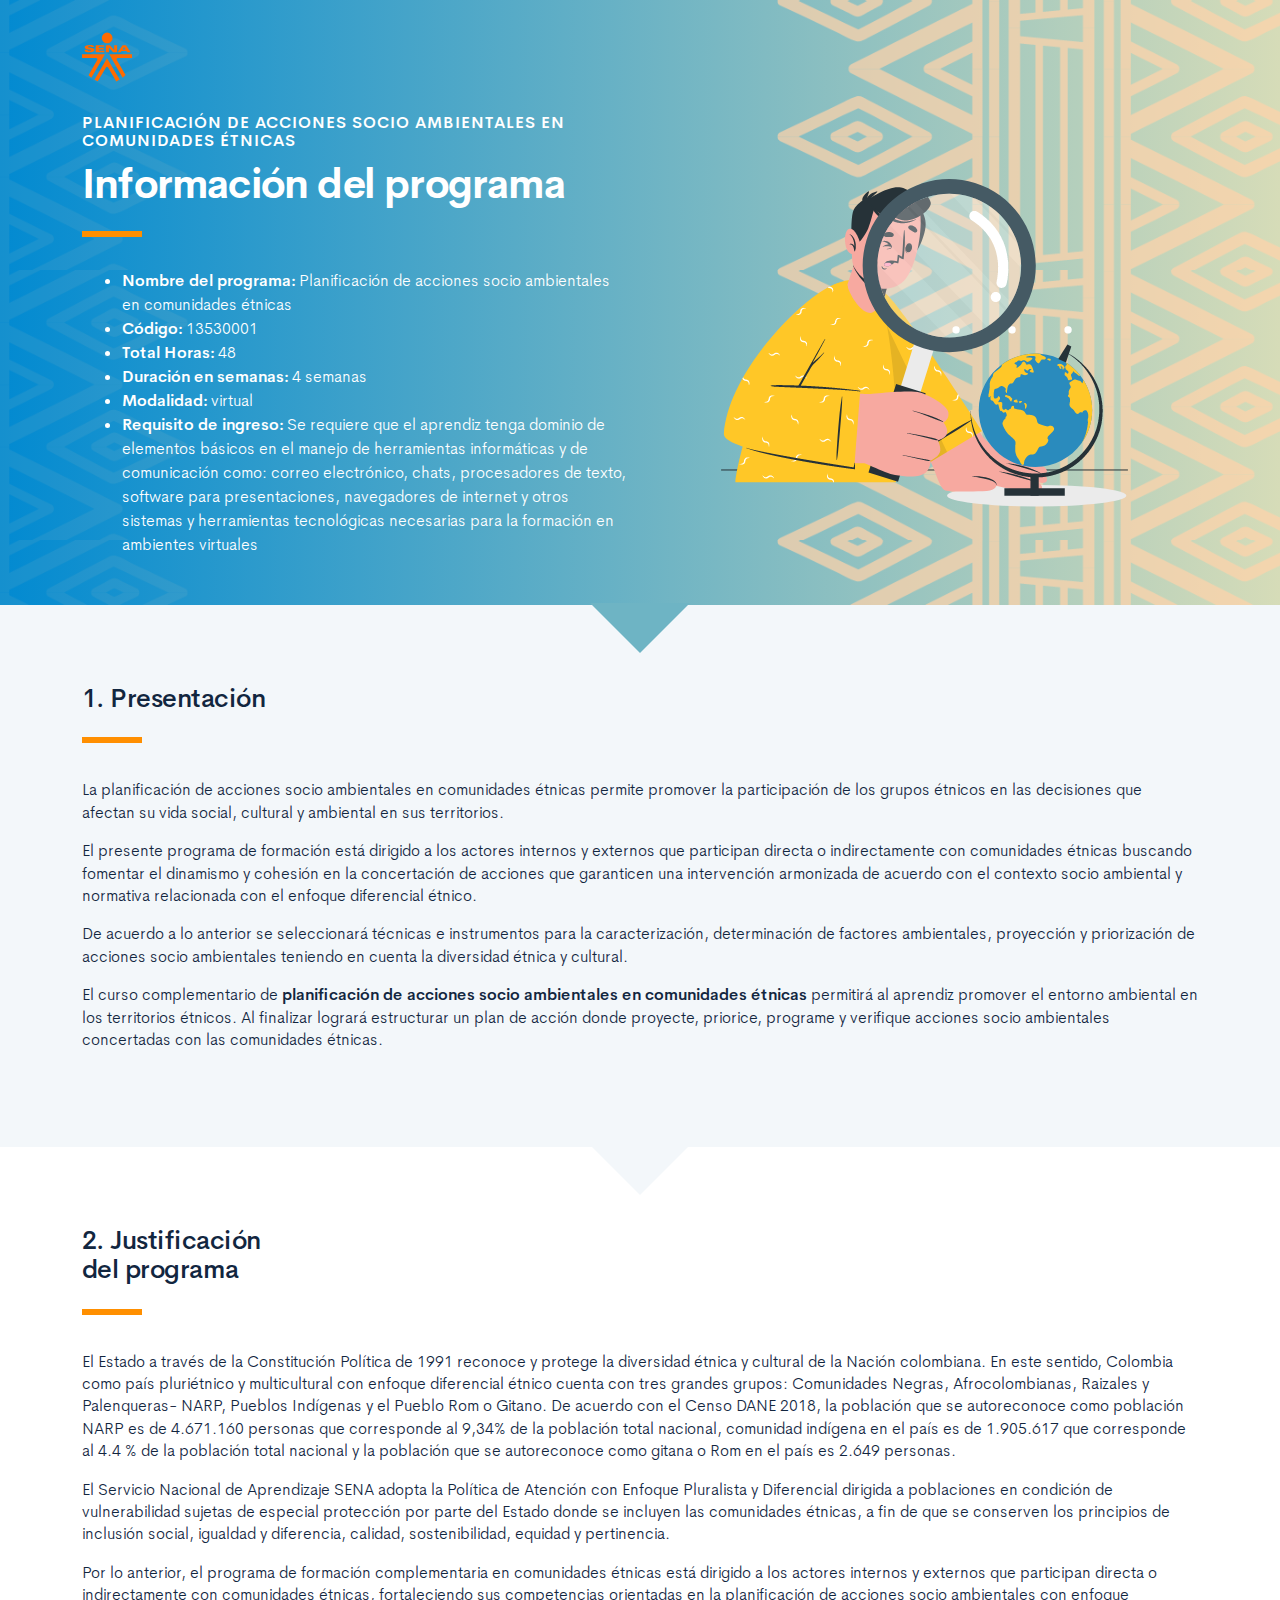
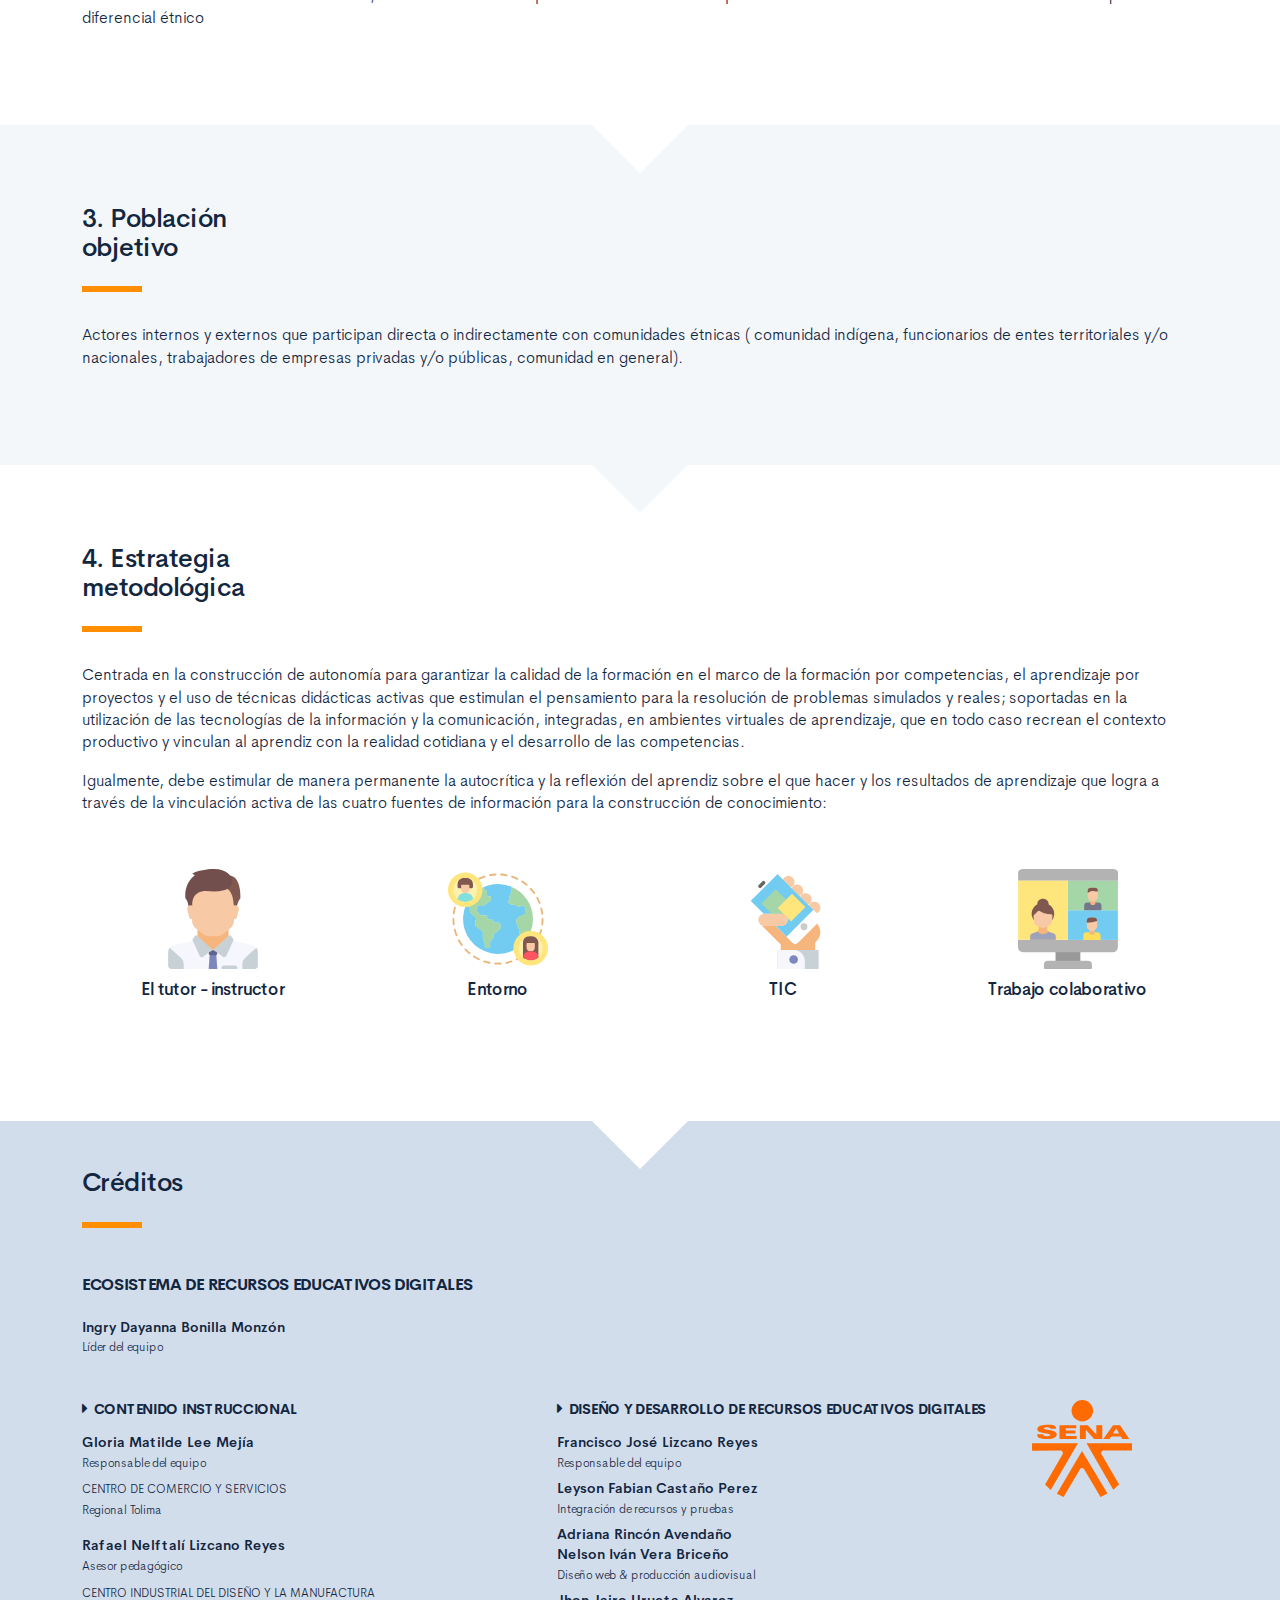
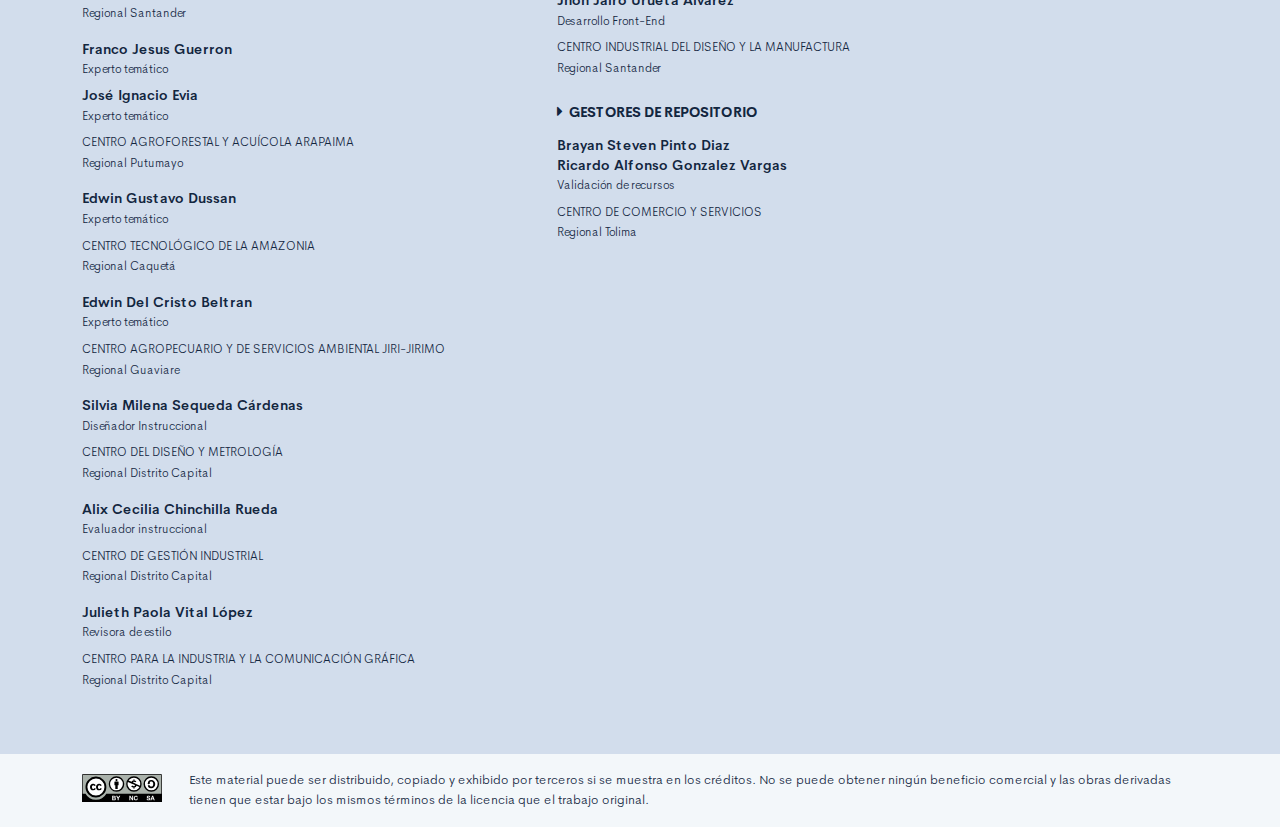
==== commit 42a99bac: "Correcciones 2" ====
--- a/public/info.html
+++ b/public/info.html
@@ -120,12 +120,12 @@
                         <p class="footer-texto"><span class="text-small text-uppercase">Centro de Comercio y Servicios</span><br /><span class="text-small">Regional Tolima</span></p>
                         <p class="footer-texto mb-2"><strong>Rafael Nelftalí Lizcano Reyes</strong><br /> <span class="text-small">Asesor pedagógico<br /></span></p>
                         <p class="footer-texto"><span class="text-small text-uppercase">Centro industrial del diseño y la manufactura </span><br /><span class="text-small">Regional Santander</span></p>
-                        <p class="footer-texto mb-2"><strong>Franco Jesus Guerron</strong><br /><span class="text-small">Experto tematico<br /></span></p>
-                        <p class="footer-texto mb-2"><strong>José Ignacio Evia</strong><br /><span class="text-small">Experto tematico<br /></span></p>
+                        <p class="footer-texto mb-2"><strong>Franco Jesus Guerron</strong><br /><span class="text-small">Experto temático<br /></span></p>
+                        <p class="footer-texto mb-2"><strong>José Ignacio Evia</strong><br /><span class="text-small">Experto temático<br /></span></p>
                         <p class="footer-texto"><span class="text-small text-uppercase">Centro Agroforestal y Acuícola Arapaima</span><br /><span class="text-small">Regional Putumayo</span></p>
-                        <p class="footer-texto mb-2"><strong>Edwin Gustavo Dussan</strong><br /><span class="text-small">Experto tematico<br /></span></p>
+                        <p class="footer-texto mb-2"><strong>Edwin Gustavo Dussan</strong><br /><span class="text-small">Experto temático<br /></span></p>
                         <p class="footer-texto"><span class="text-small text-uppercase">Centro Tecnológico de la Amazonia</span><br /><span class="text-small">Regional Caquetá</span></p>
-                        <p class="footer-texto mb-2"><strong>Edwin Del Cristo Beltran</strong><br /><span class="text-small">Experto tematico<br /></span></p>
+                        <p class="footer-texto mb-2"><strong>Edwin Del Cristo Beltran</strong><br /><span class="text-small">Experto temático<br /></span></p>
                         <p class="footer-texto"><span class="text-small text-uppercase">Centro Agropecuario y de servicios ambiental Jiri-Jirimo</span><br /><span class="text-small">Regional Guaviare</span></p>
                         <p class="footer-texto mb-2"><strong>Silvia Milena Sequeda Cárdenas</strong><br /><span class="text-small">Diseñador Instruccional<br /></span></p>
                         <p class="footer-texto"><span class="text-small text-uppercase">Centro del diseño y metrología</span><br /><span class="text-small">Regional Distrito Capital</span></p>
--- a/public/assets/css/main.css
+++ b/public/assets/css/main.css
@@ -3,6 +3,6 @@
  * Copyright 2011-2019 The Bootstrap Authors
  * Copyright 2011-2019 Twitter, Inc.
  * Licensed under MIT (https://github.com/twbs/bootstrap/blob/master/LICENSE)
- */:root{--blue: #2C7BE5;--indigo: #727cf5;--purple: #6b5eae;--pink: #ff679b;--red: #E63757;--orange: #fd7e14;--yellow: #F6C343;--green: #00D97E;--teal: #02a8b5;--cyan: #39afd1;--white: #fff;--gray: #95AAC9;--gray-dark: #3B506C;--primary: #12263F;--secondary: #6E84A3;--success: #00A99A;--info: #39afd1;--warning: #ff8f00;--danger: #E63757;--light: #EDF2F9;--dark: #000;--white: #fff;--breakpoint-xs: 0;--breakpoint-sm: 576px;--breakpoint-md: 768px;--breakpoint-lg: 992px;--breakpoint-xl: 1200px;--font-family-sans-serif: "Cerebri Sans", sans-serif;--font-family-monospace: "Courier New", monospace}*,*::before,*::after{box-sizing:border-box}html{font-family:sans-serif;line-height:1.15;-webkit-text-size-adjust:100%;-webkit-tap-highlight-color:rgba(0,0,0,0)}article,aside,figcaption,figure,footer,header,hgroup,main,nav,section{display:block}body{margin:0;font-family:"Cerebri Sans",sans-serif;font-size:.9375rem;font-weight:400;line-height:1.5;color:#12263F;text-align:left;background-color:#F3F7FA}[tabindex="-1"]:focus:not(:focus-visible){outline:0 !important}hr{box-sizing:content-box;height:0;overflow:visible}h1,h2,h3,h4,h5,h6{margin-top:0;margin-bottom:1.125rem}p{margin-top:0;margin-bottom:1rem}abbr[title],abbr[data-original-title]{text-decoration:underline;text-decoration:underline dotted;cursor:help;border-bottom:0;text-decoration-skip-ink:none}address{margin-bottom:1rem;font-style:normal;line-height:inherit}ol,ul,dl{margin-top:0;margin-bottom:1rem}ol ol,ul ul,ol ul,ul ol{margin-bottom:0}dt{font-weight:600}dd{margin-bottom:.5rem;margin-left:0}blockquote{margin:0 0 1rem}b,strong{font-weight:bolder}small{font-size:80%}sub,sup{position:relative;font-size:75%;line-height:0;vertical-align:baseline}sub{bottom:-.25em}sup{top:-.5em}a{color:#2C7BE5;text-decoration:none;background-color:transparent}a:hover{color:#104082;text-decoration:none}a:not([href]){color:inherit;text-decoration:none}a:not([href]):hover{color:inherit;text-decoration:none}pre,code,kbd,samp{font-family:"Courier New",monospace;font-size:1em}pre{margin-top:0;margin-bottom:1rem;overflow:auto}figure{margin:0 0 1rem}img{vertical-align:middle;border-style:none}svg{overflow:hidden;vertical-align:middle}table{border-collapse:collapse}caption{padding-top:1rem;padding-bottom:1rem;color:#95AAC9;text-align:left;caption-side:bottom}th{text-align:inherit}label{display:inline-block;margin-bottom:.5rem}button{border-radius:0}button:focus{outline:1px dotted;outline:5px auto -webkit-focus-ring-color}input,button,select,optgroup,textarea{margin:0;font-family:inherit;font-size:inherit;line-height:inherit}button,input{overflow:visible}button,select{text-transform:none}select{word-wrap:normal}button,[type="button"],[type="reset"],[type="submit"]{-webkit-appearance:button}button:not(:disabled),[type="button"]:not(:disabled),[type="reset"]:not(:disabled),[type="submit"]:not(:disabled){cursor:pointer}button::-moz-focus-inner,[type="button"]::-moz-focus-inner,[type="reset"]::-moz-focus-inner,[type="submit"]::-moz-focus-inner{padding:0;border-style:none}input[type="radio"],input[type="checkbox"]{box-sizing:border-box;padding:0}input[type="date"],input[type="time"],input[type="datetime-local"],input[type="month"]{-webkit-appearance:listbox}textarea{overflow:auto;resize:vertical}fieldset{min-width:0;padding:0;margin:0;border:0}legend{display:block;width:100%;max-width:100%;padding:0;margin-bottom:.5rem;font-size:1.5rem;line-height:inherit;color:inherit;white-space:normal}progress{vertical-align:baseline}[type="number"]::-webkit-inner-spin-button,[type="number"]::-webkit-outer-spin-button{height:auto}[type="search"]{outline-offset:-2px;-webkit-appearance:none}[type="search"]::-webkit-search-decoration{-webkit-appearance:none}::-webkit-file-upload-button{font:inherit;-webkit-appearance:button}output{display:inline-block}summary{display:list-item;cursor:pointer}template{display:none}[hidden]{display:none !important}h1,h2,h3,h4,h5,h6,.h1,.h2,.h3,.h4,.h5,.h6{margin-bottom:1.125rem;font-weight:500;line-height:1.1}h1,.h1{font-size:1.625rem}h2,.h2{font-size:1.25rem}h3,.h3{font-size:1.0625rem}h4,.h4{font-size:.9375rem}h5,.h5{font-size:.8125rem}h6,.h6{font-size:.625rem}.lead{font-size:1.17188rem;font-weight:300}.display-1{font-size:4rem;font-weight:600;line-height:1.1}.display-2{font-size:3.25rem;font-weight:600;line-height:1.1}.display-3{font-size:2.625rem;font-weight:600;line-height:1.1}.display-4{font-size:2rem;font-weight:600;line-height:1.1}hr{margin-top:1rem;margin-bottom:1rem;border:0;border-top:1px solid #E3EBF6}small,.small{font-size:.8125rem;font-weight:400}mark,.mark{padding:.2em;background-color:#fcf8e3}.list-unstyled{padding-left:0;list-style:none}.list-inline{padding-left:0;list-style:none}.list-inline-item{display:inline-block}.list-inline-item:not(:last-child){margin-right:6px}.initialism{font-size:90%;text-transform:uppercase}.blockquote{margin-bottom:1.5rem;font-size:1.17188rem}.blockquote-footer{display:block;font-size:.8125rem;color:#95AAC9}.blockquote-footer::before{content:"\2014\00A0"}.img-fluid{max-width:100%;height:auto}.img-thumbnail{padding:.25rem;background-color:#F3F7FA;border:1px solid #E3EBF6;border-radius:.375rem;max-width:100%;height:auto}.figure{display:inline-block}.figure-img{margin-bottom:.75rem;line-height:1}.figure-caption{font-size:.8125rem;color:#95AAC9}code{font-size:87.5%;color:#2C7BE5;word-wrap:break-word}a>code{color:inherit}kbd{padding:.2rem .4rem;font-size:87.5%;color:#fff;background-color:#283E59;border-radius:.25rem}kbd kbd{padding:0;font-size:100%;font-weight:600}pre{display:block;font-size:87.5%;color:#283E59}pre code{font-size:inherit;color:inherit;word-break:normal}.pre-scrollable{max-height:340px;overflow-y:scroll}.container{width:100%;padding-right:12px;padding-left:12px;margin-right:auto;margin-left:auto}@media (min-width: 576px){.container{max-width:540px}}@media (min-width: 768px){.container{max-width:720px}}@media (min-width: 992px){.container{max-width:960px}}@media (min-width: 1200px){.container{max-width:1140px}}.container-fluid,.container-sm,.container-md,.container-lg,.container-xl{width:100%;padding-right:12px;padding-left:12px;margin-right:auto;margin-left:auto}@media (min-width: 576px){.container,.container-sm{max-width:540px}}@media (min-width: 768px){.container,.container-sm,.container-md{max-width:720px}}@media (min-width: 992px){.container,.container-sm,.container-md,.container-lg{max-width:960px}}@media (min-width: 1200px){.container,.container-sm,.container-md,.container-lg,.container-xl{max-width:1140px}}.row{display:flex;flex-wrap:wrap;margin-right:-12px;margin-left:-12px}.no-gutters{margin-right:0;margin-left:0}.no-gutters>.col,.no-gutters>[class*="col-"]{padding-right:0;padding-left:0}.col-1,.col-2,.col-3,.col-4,.col-5,.col-6,.col-7,.col-8,.col-9,.col-10,.col-11,.col-12,.col,.col-auto,.col-sm-1,.col-sm-2,.col-sm-3,.col-sm-4,.col-sm-5,.col-sm-6,.col-sm-7,.col-sm-8,.col-sm-9,.col-sm-10,.col-sm-11,.col-sm-12,.col-sm,.col-sm-auto,.col-md-1,.col-md-2,.col-md-3,.col-md-4,.col-md-5,.col-md-6,.col-md-7,.col-md-8,.col-md-9,.col-md-10,.col-md-11,.col-md-12,.col-md,.col-md-auto,.col-lg-1,.col-lg-2,.col-lg-3,.col-lg-4,.col-lg-5,.col-lg-6,.col-lg-7,.col-lg-8,.col-lg-9,.col-lg-10,.col-lg-11,.col-lg-12,.col-lg,.col-lg-auto,.col-xl-1,.col-xl-2,.col-xl-3,.col-xl-4,.col-xl-5,.col-xl-6,.col-xl-7,.col-xl-8,.col-xl-9,.col-xl-10,.col-xl-11,.col-xl-12,.col-xl,.col-xl-auto{position:relative;width:100%;padding-right:12px;padding-left:12px}.col{flex-basis:0;flex-grow:1;max-width:100%}.row-cols-1>*{flex:0 0 100%;max-width:100%}.row-cols-2>*{flex:0 0 50%;max-width:50%}.row-cols-3>*{flex:0 0 33.33333%;max-width:33.33333%}.row-cols-4>*{flex:0 0 25%;max-width:25%}.row-cols-5>*{flex:0 0 20%;max-width:20%}.row-cols-6>*{flex:0 0 16.66667%;max-width:16.66667%}.col-auto{flex:0 0 auto;width:auto;max-width:100%}.col-1{flex:0 0 8.33333%;max-width:8.33333%}.col-2{flex:0 0 16.66667%;max-width:16.66667%}.col-3{flex:0 0 25%;max-width:25%}.col-4{flex:0 0 33.33333%;max-width:33.33333%}.col-5{flex:0 0 41.66667%;max-width:41.66667%}.col-6{flex:0 0 50%;max-width:50%}.col-7{flex:0 0 58.33333%;max-width:58.33333%}.col-8{flex:0 0 66.66667%;max-width:66.66667%}.col-9{flex:0 0 75%;max-width:75%}.col-10{flex:0 0 83.33333%;max-width:83.33333%}.col-11{flex:0 0 91.66667%;max-width:91.66667%}.col-12{flex:0 0 100%;max-width:100%}.order-first{order:-1}.order-last{order:13}.order-0{order:0}.order-1{order:1}.order-2{order:2}.order-3{order:3}.order-4{order:4}.order-5{order:5}.order-6{order:6}.order-7{order:7}.order-8{order:8}.order-9{order:9}.order-10{order:10}.order-11{order:11}.order-12{order:12}.offset-1{margin-left:8.33333%}.offset-2{margin-left:16.66667%}.offset-3{margin-left:25%}.offset-4{margin-left:33.33333%}.offset-5{margin-left:41.66667%}.offset-6{margin-left:50%}.offset-7{margin-left:58.33333%}.offset-8{margin-left:66.66667%}.offset-9{margin-left:75%}.offset-10{margin-left:83.33333%}.offset-11{margin-left:91.66667%}@media (min-width: 576px){.col-sm{flex-basis:0;flex-grow:1;max-width:100%}.row-cols-sm-1>*{flex:0 0 100%;max-width:100%}.row-cols-sm-2>*{flex:0 0 50%;max-width:50%}.row-cols-sm-3>*{flex:0 0 33.33333%;max-width:33.33333%}.row-cols-sm-4>*{flex:0 0 25%;max-width:25%}.row-cols-sm-5>*{flex:0 0 20%;max-width:20%}.row-cols-sm-6>*{flex:0 0 16.66667%;max-width:16.66667%}.col-sm-auto{flex:0 0 auto;width:auto;max-width:100%}.col-sm-1{flex:0 0 8.33333%;max-width:8.33333%}.col-sm-2{flex:0 0 16.66667%;max-width:16.66667%}.col-sm-3{flex:0 0 25%;max-width:25%}.col-sm-4{flex:0 0 33.33333%;max-width:33.33333%}.col-sm-5{flex:0 0 41.66667%;max-width:41.66667%}.col-sm-6{flex:0 0 50%;max-width:50%}.col-sm-7{flex:0 0 58.33333%;max-width:58.33333%}.col-sm-8{flex:0 0 66.66667%;max-width:66.66667%}.col-sm-9{flex:0 0 75%;max-width:75%}.col-sm-10{flex:0 0 83.33333%;max-width:83.33333%}.col-sm-11{flex:0 0 91.66667%;max-width:91.66667%}.col-sm-12{flex:0 0 100%;max-width:100%}.order-sm-first{order:-1}.order-sm-last{order:13}.order-sm-0{order:0}.order-sm-1{order:1}.order-sm-2{order:2}.order-sm-3{order:3}.order-sm-4{order:4}.order-sm-5{order:5}.order-sm-6{order:6}.order-sm-7{order:7}.order-sm-8{order:8}.order-sm-9{order:9}.order-sm-10{order:10}.order-sm-11{order:11}.order-sm-12{order:12}.offset-sm-0{margin-left:0}.offset-sm-1{margin-left:8.33333%}.offset-sm-2{margin-left:16.66667%}.offset-sm-3{margin-left:25%}.offset-sm-4{margin-left:33.33333%}.offset-sm-5{margin-left:41.66667%}.offset-sm-6{margin-left:50%}.offset-sm-7{margin-left:58.33333%}.offset-sm-8{margin-left:66.66667%}.offset-sm-9{margin-left:75%}.offset-sm-10{margin-left:83.33333%}.offset-sm-11{margin-left:91.66667%}}@media (min-width: 768px){.col-md{flex-basis:0;flex-grow:1;max-width:100%}.row-cols-md-1>*{flex:0 0 100%;max-width:100%}.row-cols-md-2>*{flex:0 0 50%;max-width:50%}.row-cols-md-3>*{flex:0 0 33.33333%;max-width:33.33333%}.row-cols-md-4>*{flex:0 0 25%;max-width:25%}.row-cols-md-5>*{flex:0 0 20%;max-width:20%}.row-cols-md-6>*{flex:0 0 16.66667%;max-width:16.66667%}.col-md-auto{flex:0 0 auto;width:auto;max-width:100%}.col-md-1{flex:0 0 8.33333%;max-width:8.33333%}.col-md-2{flex:0 0 16.66667%;max-width:16.66667%}.col-md-3{flex:0 0 25%;max-width:25%}.col-md-4{flex:0 0 33.33333%;max-width:33.33333%}.col-md-5{flex:0 0 41.66667%;max-width:41.66667%}.col-md-6{flex:0 0 50%;max-width:50%}.col-md-7{flex:0 0 58.33333%;max-width:58.33333%}.col-md-8{flex:0 0 66.66667%;max-width:66.66667%}.col-md-9{flex:0 0 75%;max-width:75%}.col-md-10{flex:0 0 83.33333%;max-width:83.33333%}.col-md-11{flex:0 0 91.66667%;max-width:91.66667%}.col-md-12{flex:0 0 100%;max-width:100%}.order-md-first{order:-1}.order-md-last{order:13}.order-md-0{order:0}.order-md-1{order:1}.order-md-2{order:2}.order-md-3{order:3}.order-md-4{order:4}.order-md-5{order:5}.order-md-6{order:6}.order-md-7{order:7}.order-md-8{order:8}.order-md-9{order:9}.order-md-10{order:10}.order-md-11{order:11}.order-md-12{order:12}.offset-md-0{margin-left:0}.offset-md-1{margin-left:8.33333%}.offset-md-2{margin-left:16.66667%}.offset-md-3{margin-left:25%}.offset-md-4{margin-left:33.33333%}.offset-md-5{margin-left:41.66667%}.offset-md-6{margin-left:50%}.offset-md-7{margin-left:58.33333%}.offset-md-8{margin-left:66.66667%}.offset-md-9{margin-left:75%}.offset-md-10{margin-left:83.33333%}.offset-md-11{margin-left:91.66667%}}@media (min-width: 992px){.col-lg{flex-basis:0;flex-grow:1;max-width:100%}.row-cols-lg-1>*{flex:0 0 100%;max-width:100%}.row-cols-lg-2>*{flex:0 0 50%;max-width:50%}.row-cols-lg-3>*{flex:0 0 33.33333%;max-width:33.33333%}.row-cols-lg-4>*{flex:0 0 25%;max-width:25%}.row-cols-lg-5>*{flex:0 0 20%;max-width:20%}.row-cols-lg-6>*{flex:0 0 16.66667%;max-width:16.66667%}.col-lg-auto{flex:0 0 auto;width:auto;max-width:100%}.col-lg-1{flex:0 0 8.33333%;max-width:8.33333%}.col-lg-2{flex:0 0 16.66667%;max-width:16.66667%}.col-lg-3{flex:0 0 25%;max-width:25%}.col-lg-4{flex:0 0 33.33333%;max-width:33.33333%}.col-lg-5{flex:0 0 41.66667%;max-width:41.66667%}.col-lg-6{flex:0 0 50%;max-width:50%}.col-lg-7{flex:0 0 58.33333%;max-width:58.33333%}.col-lg-8{flex:0 0 66.66667%;max-width:66.66667%}.col-lg-9{flex:0 0 75%;max-width:75%}.col-lg-10{flex:0 0 83.33333%;max-width:83.33333%}.col-lg-11{flex:0 0 91.66667%;max-width:91.66667%}.col-lg-12{flex:0 0 100%;max-width:100%}.order-lg-first{order:-1}.order-lg-last{order:13}.order-lg-0{order:0}.order-lg-1{order:1}.order-lg-2{order:2}.order-lg-3{order:3}.order-lg-4{order:4}.order-lg-5{order:5}.order-lg-6{order:6}.order-lg-7{order:7}.order-lg-8{order:8}.order-lg-9{order:9}.order-lg-10{order:10}.order-lg-11{order:11}.order-lg-12{order:12}.offset-lg-0{margin-left:0}.offset-lg-1{margin-left:8.33333%}.offset-lg-2{margin-left:16.66667%}.offset-lg-3{margin-left:25%}.offset-lg-4{margin-left:33.33333%}.offset-lg-5{margin-left:41.66667%}.offset-lg-6{margin-left:50%}.offset-lg-7{margin-left:58.33333%}.offset-lg-8{margin-left:66.66667%}.offset-lg-9{margin-left:75%}.offset-lg-10{margin-left:83.33333%}.offset-lg-11{margin-left:91.66667%}}@media (min-width: 1200px){.col-xl{flex-basis:0;flex-grow:1;max-width:100%}.row-cols-xl-1>*{flex:0 0 100%;max-width:100%}.row-cols-xl-2>*{flex:0 0 50%;max-width:50%}.row-cols-xl-3>*{flex:0 0 33.33333%;max-width:33.33333%}.row-cols-xl-4>*{flex:0 0 25%;max-width:25%}.row-cols-xl-5>*{flex:0 0 20%;max-width:20%}.row-cols-xl-6>*{flex:0 0 16.66667%;max-width:16.66667%}.col-xl-auto{flex:0 0 auto;width:auto;max-width:100%}.col-xl-1{flex:0 0 8.33333%;max-width:8.33333%}.col-xl-2{flex:0 0 16.66667%;max-width:16.66667%}.col-xl-3{flex:0 0 25%;max-width:25%}.col-xl-4{flex:0 0 33.33333%;max-width:33.33333%}.col-xl-5{flex:0 0 41.66667%;max-width:41.66667%}.col-xl-6{flex:0 0 50%;max-width:50%}.col-xl-7{flex:0 0 58.33333%;max-width:58.33333%}.col-xl-8{flex:0 0 66.66667%;max-width:66.66667%}.col-xl-9{flex:0 0 75%;max-width:75%}.col-xl-10{flex:0 0 83.33333%;max-width:83.33333%}.col-xl-11{flex:0 0 91.66667%;max-width:91.66667%}.col-xl-12{flex:0 0 100%;max-width:100%}.order-xl-first{order:-1}.order-xl-last{order:13}.order-xl-0{order:0}.order-xl-1{order:1}.order-xl-2{order:2}.order-xl-3{order:3}.order-xl-4{order:4}.order-xl-5{order:5}.order-xl-6{order:6}.order-xl-7{order:7}.order-xl-8{order:8}.order-xl-9{order:9}.order-xl-10{order:10}.order-xl-11{order:11}.order-xl-12{order:12}.offset-xl-0{margin-left:0}.offset-xl-1{margin-left:8.33333%}.offset-xl-2{margin-left:16.66667%}.offset-xl-3{margin-left:25%}.offset-xl-4{margin-left:33.33333%}.offset-xl-5{margin-left:41.66667%}.offset-xl-6{margin-left:50%}.offset-xl-7{margin-left:58.33333%}.offset-xl-8{margin-left:66.66667%}.offset-xl-9{margin-left:75%}.offset-xl-10{margin-left:83.33333%}.offset-xl-11{margin-left:91.66667%}}.table{width:100%;margin-bottom:1.5rem;color:#12263F}.table th,.table td{padding:1rem;vertical-align:top;border-top:1px solid #EDF2F9}.table thead th{vertical-align:bottom;border-bottom:2px solid #EDF2F9}.table tbody+tbody{border-top:2px solid #EDF2F9}.table-sm th,.table-sm td{padding:1rem}.table-bordered{border:1px solid #EDF2F9}.table-bordered th,.table-bordered td{border:1px solid #EDF2F9}.table-bordered thead th,.table-bordered thead td{border-bottom-width:2px}.table-borderless th,.table-borderless td,.table-borderless thead th,.table-borderless tbody+tbody{border:0}.table-striped tbody tr:nth-of-type(even){background-color:#F9FBFD}.table-hover tbody tr:hover{color:#12263F;background-color:#F9FBFD}.table-primary,.table-primary>th,.table-primary>td{background-color:#bdc2c9}.table-primary th,.table-primary td,.table-primary thead th,.table-primary tbody+tbody{border-color:#848e9b}.table-hover .table-primary:hover{background-color:#afb5be}.table-hover .table-primary:hover>td,.table-hover .table-primary:hover>th{background-color:#afb5be}.table-secondary,.table-secondary>th,.table-secondary>td{background-color:#d6dde5}.table-secondary th,.table-secondary td,.table-secondary thead th,.table-secondary tbody+tbody{border-color:#b4bfcf}.table-hover .table-secondary:hover{background-color:#c6d0db}.table-hover .table-secondary:hover>td,.table-hover .table-secondary:hover>th{background-color:#c6d0db}.table-success,.table-success>th,.table-success>td{background-color:#b8e7e3}.table-success th,.table-success td,.table-success thead th,.table-success tbody+tbody{border-color:#7ad2ca}.table-hover .table-success:hover{background-color:#a5e1db}.table-hover .table-success:hover>td,.table-hover .table-success:hover>th{background-color:#a5e1db}.table-info,.table-info>th,.table-info>td{background-color:#c8e9f2}.table-info th,.table-info td,.table-info thead th,.table-info tbody+tbody{border-color:#98d5e7}.table-hover .table-info:hover{background-color:#b3e1ed}.table-hover .table-info:hover>td,.table-hover .table-info:hover>th{background-color:#b3e1ed}.table-warning,.table-warning>th,.table-warning>td{background-color:#ffe0b8}.table-warning th,.table-warning td,.table-warning thead th,.table-warning tbody+tbody{border-color:#ffc57a}.table-hover .table-warning:hover{background-color:#ffd59f}.table-hover .table-warning:hover>td,.table-hover .table-warning:hover>th{background-color:#ffd59f}.table-danger,.table-danger>th,.table-danger>td{background-color:#f8c7d0}.table-danger th,.table-danger td,.table-danger thead th,.table-danger tbody+tbody{border-color:#f297a8}.table-hover .table-danger:hover{background-color:#f5b0bd}.table-hover .table-danger:hover>td,.table-hover .table-danger:hover>th{background-color:#f5b0bd}.table-light,.table-light>th,.table-light>td{background-color:#fafbfd}.table-light th,.table-light td,.table-light thead th,.table-light tbody+tbody{border-color:#f6f8fc}.table-hover .table-light:hover{background-color:#e8ecf6}.table-hover .table-light:hover>td,.table-hover .table-light:hover>th{background-color:#e8ecf6}.table-dark,.table-dark>th,.table-dark>td{background-color:#b8b8b8}.table-dark th,.table-dark td,.table-dark thead th,.table-dark tbody+tbody{border-color:#7a7a7a}.table-hover .table-dark:hover{background-color:#ababab}.table-hover .table-dark:hover>td,.table-hover .table-dark:hover>th{background-color:#ababab}.table-white,.table-white>th,.table-white>td{background-color:#fff}.table-white th,.table-white td,.table-white thead th,.table-white tbody+tbody{border-color:#fff}.table-hover .table-white:hover{background-color:#f2f2f2}.table-hover .table-white:hover>td,.table-hover .table-white:hover>th{background-color:#f2f2f2}.table-active,.table-active>th,.table-active>td{background-color:#F9FBFD}.table-hover .table-active:hover{background-color:#e6eef7}.table-hover .table-active:hover>td,.table-hover .table-active:hover>th{background-color:#e6eef7}.table .thead-dark th{color:#fff;background-color:#3B506C;border-color:#496285}.table .thead-light th{color:#95AAC9;background-color:#F9FBFD;border-color:#EDF2F9}.table-dark{color:#fff;background-color:#3B506C}.table-dark th,.table-dark td,.table-dark thead th{border-color:#496285}.table-dark.table-bordered{border:0}.table-dark.table-striped tbody tr:nth-of-type(even){background-color:rgba(255,255,255,0.05)}.table-dark.table-hover tbody tr:hover{color:#fff;background-color:rgba(255,255,255,0.075)}@media (max-width: 575.98px){.table-responsive-sm{display:block;width:100%;overflow-x:auto;-webkit-overflow-scrolling:touch}.table-responsive-sm>.table-bordered{border:0}}@media (max-width: 767.98px){.table-responsive-md{display:block;width:100%;overflow-x:auto;-webkit-overflow-scrolling:touch}.table-responsive-md>.table-bordered{border:0}}@media (max-width: 991.98px){.table-responsive-lg{display:block;width:100%;overflow-x:auto;-webkit-overflow-scrolling:touch}.table-responsive-lg>.table-bordered{border:0}}@media (max-width: 1199.98px){.table-responsive-xl{display:block;width:100%;overflow-x:auto;-webkit-overflow-scrolling:touch}.table-responsive-xl>.table-bordered{border:0}}.table-responsive{display:block;width:100%;overflow-x:auto;-webkit-overflow-scrolling:touch}.table-responsive>.table-bordered{border:0}.form-control{display:block;width:100%;height:calc(1.5em + 1rem + 2px);padding:.5rem .75rem;font-size:.9375rem;font-weight:400;line-height:1.5;color:#12263F;background-color:#fff;background-clip:padding-box;border:1px solid #D2DDEC;border-radius:.375rem;transition:border-color 0.15s ease-in-out,box-shadow 0.15s ease-in-out}@media (prefers-reduced-motion: reduce){.form-control{transition:none}}.form-control::-ms-expand{background-color:transparent;border:0}.form-control:-moz-focusring{color:transparent;text-shadow:0 0 0 #12263F}.form-control:focus{color:#12263F;background-color:#fff;border-color:#12263F;outline:0;box-shadow:rgba(0,0,0,0)}.form-control::placeholder{color:#B1C2D9;opacity:1}.form-control:disabled,.form-control[readonly]{background-color:#fff;opacity:1}select.form-control:focus::-ms-value{color:#12263F;background-color:#fff}.form-control-file,.form-control-range{display:block;width:100%}.col-form-label{padding-top:calc(.5rem + 1px);padding-bottom:calc(.5rem + 1px);margin-bottom:0;font-size:inherit;line-height:1.5}.col-form-label-lg{padding-top:calc(.75rem + 1px);padding-bottom:calc(.75rem + 1px);font-size:.9375rem;line-height:1.5}.col-form-label-sm{padding-top:calc(.125rem + 1px);padding-bottom:calc(.125rem + 1px);font-size:.8125rem;line-height:1.75}.form-control-plaintext{display:block;width:100%;padding:.5rem 0;margin-bottom:0;font-size:.9375rem;line-height:1.5;color:#12263F;background-color:transparent;border:solid transparent;border-width:1px 0}.form-control-plaintext.form-control-sm,.form-control-plaintext.form-control-lg{padding-right:0;padding-left:0}.form-control-sm{height:calc(1.75em + .25rem + 2px);padding:.125rem .5rem;font-size:.8125rem;line-height:1.75;border-radius:.25rem}.form-control-lg{height:calc(1.5em + 1.5rem + 2px);padding:.75rem 1.25rem;font-size:.9375rem;line-height:1.5;border-radius:.5rem}select.form-control[size],select.form-control[multiple]{height:auto}textarea.form-control{height:auto}.form-group{margin-bottom:1.375rem}.form-text{display:block;margin-top:.25rem}.form-row{display:flex;flex-wrap:wrap;margin-right:-5px;margin-left:-5px}.form-row>.col,.form-row>[class*="col-"]{padding-right:5px;padding-left:5px}.form-check{position:relative;display:block;padding-left:1.25rem}.form-check-input{position:absolute;margin-top:.3rem;margin-left:-1.25rem}.form-check-input[disabled] ~ .form-check-label,.form-check-input:disabled ~ .form-check-label{color:#95AAC9}.form-check-label{margin-bottom:0}.form-check-inline{display:inline-flex;align-items:center;padding-left:0;margin-right:.75rem}.form-check-inline .form-check-input{position:static;margin-top:0;margin-right:.3125rem;margin-left:0}.valid-feedback{display:none;width:100%;margin-top:.25rem;font-size:.8125rem;color:#00A99A}.valid-tooltip{position:absolute;top:100%;z-index:5;display:none;max-width:100%;padding:.25rem .5rem;margin-top:.1rem;font-size:.8125rem;line-height:1.5;color:#fff;background-color:#00a99a;border-radius:.375rem}.was-validated :valid ~ .valid-feedback,.was-validated :valid ~ .valid-tooltip,.is-valid ~ .valid-feedback,.is-valid ~ .valid-tooltip{display:block}.was-validated .form-control:valid,.form-control.is-valid{border-color:#00A99A}.was-validated .form-control:valid:focus,.form-control.is-valid:focus{border-color:#00A99A;box-shadow:0 0 0 .15rem rgba(0,169,154,0.25)}.was-validated .custom-select:valid,.custom-select.is-valid{border-color:#00A99A}.was-validated .custom-select:valid:focus,.custom-select.is-valid:focus{border-color:#00A99A;box-shadow:0 0 0 .15rem rgba(0,169,154,0.25)}.was-validated .form-check-input:valid ~ .form-check-label,.form-check-input.is-valid ~ .form-check-label{color:#00A99A}.was-validated .form-check-input:valid ~ .valid-feedback,.was-validated .form-check-input:valid ~ .valid-tooltip,.form-check-input.is-valid ~ .valid-feedback,.form-check-input.is-valid ~ .valid-tooltip{display:block}.was-validated .custom-control-input:valid ~ .custom-control-label,.custom-control-input.is-valid ~ .custom-control-label{color:#00A99A}.was-validated .custom-control-input:valid ~ .custom-control-label::before,.custom-control-input.is-valid ~ .custom-control-label::before{border-color:#00A99A}.was-validated .custom-control-input:valid:checked ~ .custom-control-label::before,.custom-control-input.is-valid:checked ~ .custom-control-label::before{border-color:#00dcc8;background-color:#00dcc8}.was-validated .custom-control-input:valid:focus ~ .custom-control-label::before,.custom-control-input.is-valid:focus ~ .custom-control-label::before{box-shadow:0 0 0 .15rem rgba(0,169,154,0.25)}.was-validated .custom-control-input:valid:focus:not(:checked) ~ .custom-control-label::before,.custom-control-input.is-valid:focus:not(:checked) ~ .custom-control-label::before{border-color:#00A99A}.was-validated .custom-file-input:valid ~ .custom-file-label,.custom-file-input.is-valid ~ .custom-file-label{border-color:#00A99A}.was-validated .custom-file-input:valid:focus ~ .custom-file-label,.custom-file-input.is-valid:focus ~ .custom-file-label{border-color:#00A99A;box-shadow:0 0 0 .15rem rgba(0,169,154,0.25)}.invalid-feedback{display:none;width:100%;margin-top:.25rem;font-size:.8125rem;color:#E63757}.invalid-tooltip{position:absolute;top:100%;z-index:5;display:none;max-width:100%;padding:.25rem .5rem;margin-top:.1rem;font-size:.8125rem;line-height:1.5;color:#fff;background-color:#e63757;border-radius:.375rem}.was-validated :invalid ~ .invalid-feedback,.was-validated :invalid ~ .invalid-tooltip,.is-invalid ~ .invalid-feedback,.is-invalid ~ .invalid-tooltip{display:block}.was-validated .form-control:invalid,.form-control.is-invalid{border-color:#E63757}.was-validated .form-control:invalid:focus,.form-control.is-invalid:focus{border-color:#E63757;box-shadow:0 0 0 .15rem rgba(230,55,87,0.25)}.was-validated .custom-select:invalid,.custom-select.is-invalid{border-color:#E63757}.was-validated .custom-select:invalid:focus,.custom-select.is-invalid:focus{border-color:#E63757;box-shadow:0 0 0 .15rem rgba(230,55,87,0.25)}.was-validated .form-check-input:invalid ~ .form-check-label,.form-check-input.is-invalid ~ .form-check-label{color:#E63757}.was-validated .form-check-input:invalid ~ .invalid-feedback,.was-validated .form-check-input:invalid ~ .invalid-tooltip,.form-check-input.is-invalid ~ .invalid-feedback,.form-check-input.is-invalid ~ .invalid-tooltip{display:block}.was-validated .custom-control-input:invalid ~ .custom-control-label,.custom-control-input.is-invalid ~ .custom-control-label{color:#E63757}.was-validated .custom-control-input:invalid ~ .custom-control-label::before,.custom-control-input.is-invalid ~ .custom-control-label::before{border-color:#E63757}.was-validated .custom-control-input:invalid:checked ~ .custom-control-label::before,.custom-control-input.is-invalid:checked ~ .custom-control-label::before{border-color:#ec647d;background-color:#ec647d}.was-validated .custom-control-input:invalid:focus ~ .custom-control-label::before,.custom-control-input.is-invalid:focus ~ .custom-control-label::before{box-shadow:0 0 0 .15rem rgba(230,55,87,0.25)}.was-validated .custom-control-input:invalid:focus:not(:checked) ~ .custom-control-label::before,.custom-control-input.is-invalid:focus:not(:checked) ~ .custom-control-label::before{border-color:#E63757}.was-validated .custom-file-input:invalid ~ .custom-file-label,.custom-file-input.is-invalid ~ .custom-file-label{border-color:#E63757}.was-validated .custom-file-input:invalid:focus ~ .custom-file-label,.custom-file-input.is-invalid:focus ~ .custom-file-label{border-color:#E63757;box-shadow:0 0 0 .15rem rgba(230,55,87,0.25)}.form-inline{display:flex;flex-flow:row wrap;align-items:center}.form-inline .form-check{width:100%}@media (min-width: 576px){.form-inline label{display:flex;align-items:center;justify-content:center;margin-bottom:0}.form-inline .form-group{display:flex;flex:0 0 auto;flex-flow:row wrap;align-items:center;margin-bottom:0}.form-inline .form-control{display:inline-block;width:auto;vertical-align:middle}.form-inline .form-control-plaintext{display:inline-block}.form-inline .input-group,.form-inline .custom-select{width:auto}.form-inline .form-check{display:flex;align-items:center;justify-content:center;width:auto;padding-left:0}.form-inline .form-check-input{position:relative;flex-shrink:0;margin-top:0;margin-right:.25rem;margin-left:0}.form-inline .custom-control{align-items:center;justify-content:center}.form-inline .custom-control-label{margin-bottom:0}}.btn{display:inline-block;font-weight:400;color:#12263F;text-align:center;vertical-align:middle;cursor:pointer;user-select:none;background-color:transparent;border:1px solid transparent;padding:.5rem .75rem;font-size:.9375rem;line-height:1.5;border-radius:.375rem;transition:color 0.15s ease-in-out,background-color 0.15s ease-in-out,border-color 0.15s ease-in-out,box-shadow 0.15s ease-in-out}@media (prefers-reduced-motion: reduce){.btn{transition:none}}.btn:hover{color:#12263F;text-decoration:none}.btn:focus,.btn.focus{outline:0;box-shadow:0 0 0 .15rem rgba(18,38,63,0.25)}.btn.disabled,.btn:disabled{opacity:.65}a.btn.disabled,fieldset:disabled a.btn{pointer-events:none}.btn-primary{color:#fff;background-color:#12263F;border-color:#12263F}.btn-primary:hover{color:#fff;background-color:#0a1421;border-color:#070e17}.btn-primary:focus,.btn-primary.focus{color:#fff;background-color:#0a1421;border-color:#070e17;box-shadow:0 0 0 .15rem rgba(54,71,92,0.5)}.btn-primary.disabled,.btn-primary:disabled{color:#fff;background-color:#12263F;border-color:#12263F}.btn-primary:not(:disabled):not(.disabled):active,.btn-primary:not(:disabled):not(.disabled).active,.show>.btn-primary.dropdown-toggle{color:#fff;background-color:#070e17;border-color:#04080d}.btn-primary:not(:disabled):not(.disabled):active:focus,.btn-primary:not(:disabled):not(.disabled).active:focus,.show>.btn-primary.dropdown-toggle:focus{box-shadow:0 0 0 .15rem rgba(54,71,92,0.5)}.btn-secondary{color:#fff;background-color:#6E84A3;border-color:#6E84A3}.btn-secondary:hover{color:#fff;background-color:#5b7190;border-color:#566b88}.btn-secondary:focus,.btn-secondary.focus{color:#fff;background-color:#5b7190;border-color:#566b88;box-shadow:0 0 0 .15rem rgba(132,150,177,0.5)}.btn-secondary.disabled,.btn-secondary:disabled{color:#fff;background-color:#6E84A3;border-color:#6E84A3}.btn-secondary:not(:disabled):not(.disabled):active,.btn-secondary:not(:disabled):not(.disabled).active,.show>.btn-secondary.dropdown-toggle{color:#fff;background-color:#566b88;border-color:#516580}.btn-secondary:not(:disabled):not(.disabled):active:focus,.btn-secondary:not(:disabled):not(.disabled).active:focus,.show>.btn-secondary.dropdown-toggle:focus{box-shadow:0 0 0 .15rem rgba(132,150,177,0.5)}.btn-success{color:#fff;background-color:#00A99A;border-color:#00A99A}.btn-success:hover{color:#fff;background-color:#008377;border-color:#00766c}.btn-success:focus,.btn-success.focus{color:#fff;background-color:#008377;border-color:#00766c;box-shadow:0 0 0 .15rem rgba(38,182,169,0.5)}.btn-success.disabled,.btn-success:disabled{color:#fff;background-color:#00A99A;border-color:#00A99A}.btn-success:not(:disabled):not(.disabled):active,.btn-success:not(:disabled):not(.disabled).active,.show>.btn-success.dropdown-toggle{color:#fff;background-color:#00766c;border-color:#006960}.btn-success:not(:disabled):not(.disabled):active:focus,.btn-success:not(:disabled):not(.disabled).active:focus,.show>.btn-success.dropdown-toggle:focus{box-shadow:0 0 0 .15rem rgba(38,182,169,0.5)}.btn-info{color:#fff;background-color:#39afd1;border-color:#39afd1}.btn-info:hover{color:#fff;background-color:#2b99b9;border-color:#2991ae}.btn-info:focus,.btn-info.focus{color:#fff;background-color:#2b99b9;border-color:#2991ae;box-shadow:0 0 0 .15rem rgba(87,187,216,0.5)}.btn-info.disabled,.btn-info:disabled{color:#fff;background-color:#39afd1;border-color:#39afd1}.btn-info:not(:disabled):not(.disabled):active,.btn-info:not(:disabled):not(.disabled).active,.show>.btn-info.dropdown-toggle{color:#fff;background-color:#2991ae;border-color:#2688a4}.btn-info:not(:disabled):not(.disabled):active:focus,.btn-info:not(:disabled):not(.disabled).active:focus,.show>.btn-info.dropdown-toggle:focus{box-shadow:0 0 0 .15rem rgba(87,187,216,0.5)}.btn-warning{color:#283E59;background-color:#ff8f00;border-color:#ff8f00}.btn-warning:hover{color:#fff;background-color:#d97a00;border-color:#cc7200}.btn-warning:focus,.btn-warning.focus{color:#fff;background-color:#d97a00;border-color:#cc7200;box-shadow:0 0 0 .15rem rgba(223,131,13,0.5)}.btn-warning.disabled,.btn-warning:disabled{color:#283E59;background-color:#ff8f00;border-color:#ff8f00}.btn-warning:not(:disabled):not(.disabled):active,.btn-warning:not(:disabled):not(.disabled).active,.show>.btn-warning.dropdown-toggle{color:#fff;background-color:#cc7200;border-color:#bf6b00}.btn-warning:not(:disabled):not(.disabled):active:focus,.btn-warning:not(:disabled):not(.disabled).active:focus,.show>.btn-warning.dropdown-toggle:focus{box-shadow:0 0 0 .15rem rgba(223,131,13,0.5)}.btn-danger{color:#fff;background-color:#E63757;border-color:#E63757}.btn-danger:hover{color:#fff;background-color:#db1b3f;border-color:#d01a3b}.btn-danger:focus,.btn-danger.focus{color:#fff;background-color:#db1b3f;border-color:#d01a3b;box-shadow:0 0 0 .15rem rgba(234,85,112,0.5)}.btn-danger.disabled,.btn-danger:disabled{color:#fff;background-color:#E63757;border-color:#E63757}.btn-danger:not(:disabled):not(.disabled):active,.btn-danger:not(:disabled):not(.disabled).active,.show>.btn-danger.dropdown-toggle{color:#fff;background-color:#d01a3b;border-color:#c51938}.btn-danger:not(:disabled):not(.disabled):active:focus,.btn-danger:not(:disabled):not(.disabled).active:focus,.show>.btn-danger.dropdown-toggle:focus{box-shadow:0 0 0 .15rem rgba(234,85,112,0.5)}.btn-light{color:#283E59;background-color:#EDF2F9;border-color:#EDF2F9}.btn-light:hover{color:#283E59;background-color:#d0ddef;border-color:#c7d6ec}.btn-light:focus,.btn-light.focus{color:#283E59;background-color:#d0ddef;border-color:#c7d6ec;box-shadow:0 0 0 .15rem rgba(207,215,225,0.5)}.btn-light.disabled,.btn-light:disabled{color:#283E59;background-color:#EDF2F9;border-color:#EDF2F9}.btn-light:not(:disabled):not(.disabled):active,.btn-light:not(:disabled):not(.disabled).active,.show>.btn-light.dropdown-toggle{color:#283E59;background-color:#c7d6ec;border-color:#bdcfe9}.btn-light:not(:disabled):not(.disabled):active:focus,.btn-light:not(:disabled):not(.disabled).active:focus,.show>.btn-light.dropdown-toggle:focus{box-shadow:0 0 0 .15rem rgba(207,215,225,0.5)}.btn-dark{color:#fff;background-color:#000;border-color:#000}.btn-dark:hover{color:#fff;background-color:#000;border-color:#000}.btn-dark:focus,.btn-dark.focus{color:#fff;background-color:#000;border-color:#000;box-shadow:0 0 0 .15rem rgba(38,38,38,0.5)}.btn-dark.disabled,.btn-dark:disabled{color:#fff;background-color:#000;border-color:#000}.btn-dark:not(:disabled):not(.disabled):active,.btn-dark:not(:disabled):not(.disabled).active,.show>.btn-dark.dropdown-toggle{color:#fff;background-color:#000;border-color:#000}.btn-dark:not(:disabled):not(.disabled):active:focus,.btn-dark:not(:disabled):not(.disabled).active:focus,.show>.btn-dark.dropdown-toggle:focus{box-shadow:0 0 0 .15rem rgba(38,38,38,0.5)}.btn-white{color:#283E59;background-color:#fff;border-color:#fff}.btn-white:hover{color:#283E59;background-color:#ececec;border-color:#e6e6e6}.btn-white:focus,.btn-white.focus{color:#283E59;background-color:#ececec;border-color:#e6e6e6;box-shadow:0 0 0 .15rem rgba(223,226,230,0.5)}.btn-white.disabled,.btn-white:disabled{color:#283E59;background-color:#fff;border-color:#fff}.btn-white:not(:disabled):not(.disabled):active,.btn-white:not(:disabled):not(.disabled).active,.show>.btn-white.dropdown-toggle{color:#283E59;background-color:#e6e6e6;border-color:#dfdfdf}.btn-white:not(:disabled):not(.disabled):active:focus,.btn-white:not(:disabled):not(.disabled).active:focus,.show>.btn-white.dropdown-toggle:focus{box-shadow:0 0 0 .15rem rgba(223,226,230,0.5)}.btn-outline-primary{color:#12263F;border-color:#12263F}.btn-outline-primary:hover{color:#fff;background-color:#12263F;border-color:#12263F}.btn-outline-primary:focus,.btn-outline-primary.focus{box-shadow:0 0 0 .15rem rgba(18,38,63,0.5)}.btn-outline-primary.disabled,.btn-outline-primary:disabled{color:#12263F;background-color:transparent}.btn-outline-primary:not(:disabled):not(.disabled):active,.btn-outline-primary:not(:disabled):not(.disabled).active,.show>.btn-outline-primary.dropdown-toggle{color:#fff;background-color:#12263F;border-color:#12263F}.btn-outline-primary:not(:disabled):not(.disabled):active:focus,.btn-outline-primary:not(:disabled):not(.disabled).active:focus,.show>.btn-outline-primary.dropdown-toggle:focus{box-shadow:0 0 0 .15rem rgba(18,38,63,0.5)}.btn-outline-secondary{color:#6E84A3;border-color:#6E84A3}.btn-outline-secondary:hover{color:#fff;background-color:#6E84A3;border-color:#6E84A3}.btn-outline-secondary:focus,.btn-outline-secondary.focus{box-shadow:0 0 0 .15rem rgba(110,132,163,0.5)}.btn-outline-secondary.disabled,.btn-outline-secondary:disabled{color:#6E84A3;background-color:transparent}.btn-outline-secondary:not(:disabled):not(.disabled):active,.btn-outline-secondary:not(:disabled):not(.disabled).active,.show>.btn-outline-secondary.dropdown-toggle{color:#fff;background-color:#6E84A3;border-color:#6E84A3}.btn-outline-secondary:not(:disabled):not(.disabled):active:focus,.btn-outline-secondary:not(:disabled):not(.disabled).active:focus,.show>.btn-outline-secondary.dropdown-toggle:focus{box-shadow:0 0 0 .15rem rgba(110,132,163,0.5)}.btn-outline-success{color:#00A99A;border-color:#00A99A}.btn-outline-success:hover{color:#fff;background-color:#00A99A;border-color:#00A99A}.btn-outline-success:focus,.btn-outline-success.focus{box-shadow:0 0 0 .15rem rgba(0,169,154,0.5)}.btn-outline-success.disabled,.btn-outline-success:disabled{color:#00A99A;background-color:transparent}.btn-outline-success:not(:disabled):not(.disabled):active,.btn-outline-success:not(:disabled):not(.disabled).active,.show>.btn-outline-success.dropdown-toggle{color:#fff;background-color:#00A99A;border-color:#00A99A}.btn-outline-success:not(:disabled):not(.disabled):active:focus,.btn-outline-success:not(:disabled):not(.disabled).active:focus,.show>.btn-outline-success.dropdown-toggle:focus{box-shadow:0 0 0 .15rem rgba(0,169,154,0.5)}.btn-outline-info{color:#39afd1;border-color:#39afd1}.btn-outline-info:hover{color:#fff;background-color:#39afd1;border-color:#39afd1}.btn-outline-info:focus,.btn-outline-info.focus{box-shadow:0 0 0 .15rem rgba(57,175,209,0.5)}.btn-outline-info.disabled,.btn-outline-info:disabled{color:#39afd1;background-color:transparent}.btn-outline-info:not(:disabled):not(.disabled):active,.btn-outline-info:not(:disabled):not(.disabled).active,.show>.btn-outline-info.dropdown-toggle{color:#fff;background-color:#39afd1;border-color:#39afd1}.btn-outline-info:not(:disabled):not(.disabled):active:focus,.btn-outline-info:not(:disabled):not(.disabled).active:focus,.show>.btn-outline-info.dropdown-toggle:focus{box-shadow:0 0 0 .15rem rgba(57,175,209,0.5)}.btn-outline-warning{color:#ff8f00;border-color:#ff8f00}.btn-outline-warning:hover{color:#283E59;background-color:#ff8f00;border-color:#ff8f00}.btn-outline-warning:focus,.btn-outline-warning.focus{box-shadow:0 0 0 .15rem rgba(255,143,0,0.5)}.btn-outline-warning.disabled,.btn-outline-warning:disabled{color:#ff8f00;background-color:transparent}.btn-outline-warning:not(:disabled):not(.disabled):active,.btn-outline-warning:not(:disabled):not(.disabled).active,.show>.btn-outline-warning.dropdown-toggle{color:#283E59;background-color:#ff8f00;border-color:#ff8f00}.btn-outline-warning:not(:disabled):not(.disabled):active:focus,.btn-outline-warning:not(:disabled):not(.disabled).active:focus,.show>.btn-outline-warning.dropdown-toggle:focus{box-shadow:0 0 0 .15rem rgba(255,143,0,0.5)}.btn-outline-danger{color:#E63757;border-color:#E63757}.btn-outline-danger:hover{color:#fff;background-color:#E63757;border-color:#E63757}.btn-outline-danger:focus,.btn-outline-danger.focus{box-shadow:0 0 0 .15rem rgba(230,55,87,0.5)}.btn-outline-danger.disabled,.btn-outline-danger:disabled{color:#E63757;background-color:transparent}.btn-outline-danger:not(:disabled):not(.disabled):active,.btn-outline-danger:not(:disabled):not(.disabled).active,.show>.btn-outline-danger.dropdown-toggle{color:#fff;background-color:#E63757;border-color:#E63757}.btn-outline-danger:not(:disabled):not(.disabled):active:focus,.btn-outline-danger:not(:disabled):not(.disabled).active:focus,.show>.btn-outline-danger.dropdown-toggle:focus{box-shadow:0 0 0 .15rem rgba(230,55,87,0.5)}.btn-outline-light{color:#EDF2F9;border-color:#EDF2F9}.btn-outline-light:hover{color:#283E59;background-color:#EDF2F9;border-color:#EDF2F9}.btn-outline-light:focus,.btn-outline-light.focus{box-shadow:0 0 0 .15rem rgba(237,242,249,0.5)}.btn-outline-light.disabled,.btn-outline-light:disabled{color:#EDF2F9;background-color:transparent}.btn-outline-light:not(:disabled):not(.disabled):active,.btn-outline-light:not(:disabled):not(.disabled).active,.show>.btn-outline-light.dropdown-toggle{color:#283E59;background-color:#EDF2F9;border-color:#EDF2F9}.btn-outline-light:not(:disabled):not(.disabled):active:focus,.btn-outline-light:not(:disabled):not(.disabled).active:focus,.show>.btn-outline-light.dropdown-toggle:focus{box-shadow:0 0 0 .15rem rgba(237,242,249,0.5)}.btn-outline-dark{color:#000;border-color:#000}.btn-outline-dark:hover{color:#fff;background-color:#000;border-color:#000}.btn-outline-dark:focus,.btn-outline-dark.focus{box-shadow:0 0 0 .15rem rgba(0,0,0,0.5)}.btn-outline-dark.disabled,.btn-outline-dark:disabled{color:#000;background-color:transparent}.btn-outline-dark:not(:disabled):not(.disabled):active,.btn-outline-dark:not(:disabled):not(.disabled).active,.show>.btn-outline-dark.dropdown-toggle{color:#fff;background-color:#000;border-color:#000}.btn-outline-dark:not(:disabled):not(.disabled):active:focus,.btn-outline-dark:not(:disabled):not(.disabled).active:focus,.show>.btn-outline-dark.dropdown-toggle:focus{box-shadow:0 0 0 .15rem rgba(0,0,0,0.5)}.btn-outline-white{color:#fff;border-color:#fff}.btn-outline-white:hover{color:#283E59;background-color:#fff;border-color:#fff}.btn-outline-white:focus,.btn-outline-white.focus{box-shadow:0 0 0 .15rem rgba(255,255,255,0.5)}.btn-outline-white.disabled,.btn-outline-white:disabled{color:#fff;background-color:transparent}.btn-outline-white:not(:disabled):not(.disabled):active,.btn-outline-white:not(:disabled):not(.disabled).active,.show>.btn-outline-white.dropdown-toggle{color:#283E59;background-color:#fff;border-color:#fff}.btn-outline-white:not(:disabled):not(.disabled):active:focus,.btn-outline-white:not(:disabled):not(.disabled).active:focus,.show>.btn-outline-white.dropdown-toggle:focus{box-shadow:0 0 0 .15rem rgba(255,255,255,0.5)}.btn-link{font-weight:400;color:#2C7BE5;text-decoration:none}.btn-link:hover{color:#104082;text-decoration:none}.btn-link:focus,.btn-link.focus{text-decoration:none;box-shadow:none}.btn-link:disabled,.btn-link.disabled{color:#B1C2D9;pointer-events:none}.btn-lg,.btn-group-lg>.btn{padding:.75rem 1.25rem;font-size:.9375rem;line-height:1.5;border-radius:.5rem}.btn-sm,.btn-group-sm>.btn{padding:.125rem .5rem;font-size:.8125rem;line-height:1.75;border-radius:.25rem}.btn-block{display:block;width:100%}.btn-block+.btn-block{margin-top:.5rem}input[type="submit"].btn-block,input[type="reset"].btn-block,input[type="button"].btn-block{width:100%}.fade{transition:opacity 0.15s linear}@media (prefers-reduced-motion: reduce){.fade{transition:none}}.fade:not(.show){opacity:0}.collapse:not(.show){display:none}.collapsing{position:relative;height:0;overflow:hidden;transition:height 0.35s ease}@media (prefers-reduced-motion: reduce){.collapsing{transition:none}}.dropup,.dropright,.dropdown,.dropleft{position:relative}.dropdown-toggle{white-space:nowrap}.dropdown-toggle::after{display:inline-block;margin-left:.2125em;vertical-align:.2125em;content:"";border-top:.25em solid;border-right:.25em solid transparent;border-bottom:0;border-left:.25em solid transparent}.dropdown-toggle:empty::after{margin-left:0}.dropdown-menu{position:absolute;top:100%;left:0;z-index:1000;display:none;float:left;min-width:10rem;padding:.5rem 0;margin:0 0 0;font-size:.9375rem;color:#12263F;text-align:left;list-style:none;background-color:#fff;background-clip:padding-box;border:1px solid rgba(0,0,0,0.1);border-radius:.375rem}.dropdown-menu-left{right:auto;left:0}.dropdown-menu-right{right:0;left:auto}@media (min-width: 576px){.dropdown-menu-sm-left{right:auto;left:0}.dropdown-menu-sm-right{right:0;left:auto}}@media (min-width: 768px){.dropdown-menu-md-left{right:auto;left:0}.dropdown-menu-md-right{right:0;left:auto}}@media (min-width: 992px){.dropdown-menu-lg-left{right:auto;left:0}.dropdown-menu-lg-right{right:0;left:auto}}@media (min-width: 1200px){.dropdown-menu-xl-left{right:auto;left:0}.dropdown-menu-xl-right{right:0;left:auto}}.dropup .dropdown-menu{top:auto;bottom:100%;margin-top:0;margin-bottom:0}.dropup .dropdown-toggle::after{display:inline-block;margin-left:.2125em;vertical-align:.2125em;content:"";border-top:0;border-right:.25em solid transparent;border-bottom:.25em solid;border-left:.25em solid transparent}.dropup .dropdown-toggle:empty::after{margin-left:0}.dropright .dropdown-menu{top:0;right:auto;left:100%;margin-top:0;margin-left:0}.dropright .dropdown-toggle::after{display:inline-block;margin-left:.2125em;vertical-align:.2125em;content:"";border-top:.25em solid transparent;border-right:0;border-bottom:.25em solid transparent;border-left:.25em solid}.dropright .dropdown-toggle:empty::after{margin-left:0}.dropright .dropdown-toggle::after{vertical-align:0}.dropleft .dropdown-menu{top:0;right:100%;left:auto;margin-top:0;margin-right:0}.dropleft .dropdown-toggle::after{display:inline-block;margin-left:.2125em;vertical-align:.2125em;content:""}.dropleft .dropdown-toggle::after{display:none}.dropleft .dropdown-toggle::before{display:inline-block;margin-right:.2125em;vertical-align:.2125em;content:"";border-top:.25em solid transparent;border-right:.25em solid;border-bottom:.25em solid transparent}.dropleft .dropdown-toggle:empty::after{margin-left:0}.dropleft .dropdown-toggle::before{vertical-align:0}.dropdown-menu[x-placement^="top"],.dropdown-menu[x-placement^="right"],.dropdown-menu[x-placement^="bottom"],.dropdown-menu[x-placement^="left"]{right:auto;bottom:auto}.dropdown-divider{height:0;margin:.75rem 0;overflow:hidden;border-top:1px solid #EDF2F9}.dropdown-item{display:block;width:100%;padding:.375rem 1.5rem;clear:both;font-weight:400;color:#6E84A3;text-align:inherit;white-space:nowrap;background-color:transparent;border:0}.dropdown-item:hover,.dropdown-item:focus{color:#000;text-decoration:none;background-color:rgba(0,0,0,0)}.dropdown-item.active,.dropdown-item:active{color:#000;text-decoration:none;background-color:rgba(0,0,0,0)}.dropdown-item.disabled,.dropdown-item:disabled{color:#95AAC9;pointer-events:none;background-color:transparent}.dropdown-menu.show{display:block}.dropdown-header{display:block;padding:.5rem 1.5rem;margin-bottom:0;font-size:.8125rem;color:inherit;white-space:nowrap}.dropdown-item-text{display:block;padding:.375rem 1.5rem;color:#6E84A3}.btn-group,.btn-group-vertical{position:relative;display:inline-flex;vertical-align:middle}.btn-group>.btn,.btn-group-vertical>.btn{position:relative;flex:1 1 auto}.btn-group>.btn:hover,.btn-group-vertical>.btn:hover{z-index:1}.btn-group>.btn:focus,.btn-group>.btn:active,.btn-group>.btn.active,.btn-group-vertical>.btn:focus,.btn-group-vertical>.btn:active,.btn-group-vertical>.btn.active{z-index:1}.btn-toolbar{display:flex;flex-wrap:wrap;justify-content:flex-start}.btn-toolbar .input-group{width:auto}.btn-group>.btn:not(:first-child),.btn-group>.btn-group:not(:first-child){margin-left:-1px}.btn-group>.btn:not(:last-child):not(.dropdown-toggle),.btn-group>.btn-group:not(:last-child)>.btn{border-top-right-radius:0;border-bottom-right-radius:0}.btn-group>.btn:not(:first-child),.btn-group>.btn-group:not(:first-child)>.btn{border-top-left-radius:0;border-bottom-left-radius:0}.dropdown-toggle-split{padding-right:.5625rem;padding-left:.5625rem}.dropdown-toggle-split::after,.dropup .dropdown-toggle-split::after,.dropright .dropdown-toggle-split::after{margin-left:0}.dropleft .dropdown-toggle-split::before{margin-right:0}.btn-sm+.dropdown-toggle-split,.btn-group-sm>.btn+.dropdown-toggle-split{padding-right:.375rem;padding-left:.375rem}.btn-lg+.dropdown-toggle-split,.btn-group-lg>.btn+.dropdown-toggle-split{padding-right:.9375rem;padding-left:.9375rem}.btn-group-vertical{flex-direction:column;align-items:flex-start;justify-content:center}.btn-group-vertical>.btn,.btn-group-vertical>.btn-group{width:100%}.btn-group-vertical>.btn:not(:first-child),.btn-group-vertical>.btn-group:not(:first-child){margin-top:-1px}.btn-group-vertical>.btn:not(:last-child):not(.dropdown-toggle),.btn-group-vertical>.btn-group:not(:last-child)>.btn{border-bottom-right-radius:0;border-bottom-left-radius:0}.btn-group-vertical>.btn:not(:first-child),.btn-group-vertical>.btn-group:not(:first-child)>.btn{border-top-left-radius:0;border-top-right-radius:0}.btn-group-toggle>.btn,.btn-group-toggle>.btn-group>.btn{margin-bottom:0}.btn-group-toggle>.btn input[type="radio"],.btn-group-toggle>.btn input[type="checkbox"],.btn-group-toggle>.btn-group>.btn input[type="radio"],.btn-group-toggle>.btn-group>.btn input[type="checkbox"]{position:absolute;clip:rect(0, 0, 0, 0);pointer-events:none}.input-group{position:relative;display:flex;flex-wrap:wrap;align-items:stretch;width:100%}.input-group>.form-control,.input-group>.form-control-plaintext,.input-group>.custom-select,.input-group>.custom-file{position:relative;flex:1 1 0%;min-width:0;margin-bottom:0}.input-group>.form-control+.form-control,.input-group>.form-control+.custom-select,.input-group>.form-control+.custom-file,.input-group>.form-control-plaintext+.form-control,.input-group>.form-control-plaintext+.custom-select,.input-group>.form-control-plaintext+.custom-file,.input-group>.custom-select+.form-control,.input-group>.custom-select+.custom-select,.input-group>.custom-select+.custom-file,.input-group>.custom-file+.form-control,.input-group>.custom-file+.custom-select,.input-group>.custom-file+.custom-file{margin-left:-1px}.input-group>.form-control:focus,.input-group>.custom-select:focus,.input-group>.custom-file .custom-file-input:focus ~ .custom-file-label{z-index:3}.input-group>.custom-file .custom-file-input:focus{z-index:4}.input-group>.form-control:not(:last-child),.input-group>.custom-select:not(:last-child){border-top-right-radius:0;border-bottom-right-radius:0}.input-group>.form-control:not(:first-child),.input-group>.custom-select:not(:first-child){border-top-left-radius:0;border-bottom-left-radius:0}.input-group>.custom-file{display:flex;align-items:center}.input-group>.custom-file:not(:last-child) .custom-file-label,.input-group>.custom-file:not(:last-child) .custom-file-label::after{border-top-right-radius:0;border-bottom-right-radius:0}.input-group>.custom-file:not(:first-child) .custom-file-label{border-top-left-radius:0;border-bottom-left-radius:0}.input-group-prepend,.input-group-append{display:flex}.input-group-prepend .btn,.input-group-append .btn{position:relative;z-index:2}.input-group-prepend .btn:focus,.input-group-append .btn:focus{z-index:3}.input-group-prepend .btn+.btn,.input-group-prepend .btn+.input-group-text,.input-group-prepend .input-group-text+.input-group-text,.input-group-prepend .input-group-text+.btn,.input-group-append .btn+.btn,.input-group-append .btn+.input-group-text,.input-group-append .input-group-text+.input-group-text,.input-group-append .input-group-text+.btn{margin-left:-1px}.input-group-prepend{margin-right:-1px}.input-group-append{margin-left:-1px}.input-group-text{display:flex;align-items:center;padding:.5rem .75rem;margin-bottom:0;font-size:.9375rem;font-weight:400;line-height:1.5;color:#95AAC9;text-align:center;white-space:nowrap;background-color:#fff;border:1px solid #D2DDEC;border-radius:.375rem}.input-group-text input[type="radio"],.input-group-text input[type="checkbox"]{margin-top:0}.input-group-lg>.form-control:not(textarea),.input-group-lg>.custom-select{height:calc(1.5em + 1.5rem + 2px)}.input-group-lg>.form-control,.input-group-lg>.custom-select,.input-group-lg>.input-group-prepend>.input-group-text,.input-group-lg>.input-group-append>.input-group-text,.input-group-lg>.input-group-prepend>.btn,.input-group-lg>.input-group-append>.btn{padding:.75rem 1.25rem;font-size:.9375rem;line-height:1.5;border-radius:.5rem}.input-group-sm>.form-control:not(textarea),.input-group-sm>.custom-select{height:calc(1.75em + .25rem + 2px)}.input-group-sm>.form-control,.input-group-sm>.custom-select,.input-group-sm>.input-group-prepend>.input-group-text,.input-group-sm>.input-group-append>.input-group-text,.input-group-sm>.input-group-prepend>.btn,.input-group-sm>.input-group-append>.btn{padding:.125rem .5rem;font-size:.8125rem;line-height:1.75;border-radius:.25rem}.input-group-lg>.custom-select,.input-group-sm>.custom-select{padding-right:1.75rem}.input-group>.input-group-prepend>.btn,.input-group>.input-group-prepend>.input-group-text,.input-group>.input-group-append:not(:last-child)>.btn,.input-group>.input-group-append:not(:last-child)>.input-group-text,.input-group>.input-group-append:last-child>.btn:not(:last-child):not(.dropdown-toggle),.input-group>.input-group-append:last-child>.input-group-text:not(:last-child){border-top-right-radius:0;border-bottom-right-radius:0}.input-group>.input-group-append>.btn,.input-group>.input-group-append>.input-group-text,.input-group>.input-group-prepend:not(:first-child)>.btn,.input-group>.input-group-prepend:not(:first-child)>.input-group-text,.input-group>.input-group-prepend:first-child>.btn:not(:first-child),.input-group>.input-group-prepend:first-child>.input-group-text:not(:first-child){border-top-left-radius:0;border-bottom-left-radius:0}.custom-control{position:relative;display:block;min-height:1.40625rem;padding-left:1.5rem}.custom-control-inline{display:inline-flex;margin-right:1rem}.custom-control-input{position:absolute;left:0;z-index:-1;width:1rem;height:1.20313rem;opacity:0}.custom-control-input:checked ~ .custom-control-label::before{color:#fff;border-color:#12263F;background-color:#12263F}.custom-control-input:focus ~ .custom-control-label::before{box-shadow:rgba(0,0,0,0)}.custom-control-input:focus:not(:checked) ~ .custom-control-label::before{border-color:#12263F}.custom-control-input:not(:disabled):active ~ .custom-control-label::before{color:#fff;background-color:#3c7ac7;border-color:#3c7ac7}.custom-control-input[disabled] ~ .custom-control-label,.custom-control-input:disabled ~ .custom-control-label{color:#95AAC9}.custom-control-input[disabled] ~ .custom-control-label::before,.custom-control-input:disabled ~ .custom-control-label::before{background-color:#fff}.custom-control-label{position:relative;margin-bottom:0;vertical-align:top}.custom-control-label::before{position:absolute;top:.20313rem;left:-1.5rem;display:block;width:1rem;height:1rem;pointer-events:none;content:"";background-color:#E3EBF6;border:#B1C2D9 solid 0}.custom-control-label::after{position:absolute;top:.20313rem;left:-1.5rem;display:block;width:1rem;height:1rem;content:"";background:no-repeat 50% / 50% 50%}.custom-checkbox .custom-control-label::before{border-radius:.375rem}.custom-checkbox .custom-control-input:checked ~ .custom-control-label::after{background-image:url("data:image/svg+xml,%3csvg xmlns='http://www.w3.org/2000/svg' width='8' height='8' viewBox='0 0 8 8'%3e%3cpath fill='%23fff' d='M6.564.75l-3.59 3.612-1.538-1.55L0 4.26l2.974 2.99L8 2.193z'/%3e%3c/svg%3e")}.custom-checkbox .custom-control-input:indeterminate ~ .custom-control-label::before{border-color:#12263F;background-color:#12263F}.custom-checkbox .custom-control-input:indeterminate ~ .custom-control-label::after{background-image:url("data:image/svg+xml,%3csvg xmlns='http://www.w3.org/2000/svg' width='4' height='4' viewBox='0 0 4 4'%3e%3cpath stroke='%23fff' d='M0 2h4'/%3e%3c/svg%3e")}.custom-checkbox .custom-control-input:disabled:checked ~ .custom-control-label::before{background-color:rgba(18,38,63,0.5)}.custom-checkbox .custom-control-input:disabled:indeterminate ~ .custom-control-label::before{background-color:rgba(18,38,63,0.5)}.custom-radio .custom-control-label::before{border-radius:50%}.custom-radio .custom-control-input:checked ~ .custom-control-label::after{background-image:url("data:image/svg+xml,%3csvg xmlns='http://www.w3.org/2000/svg' width='12' height='12' viewBox='-4 -4 8 8'%3e%3ccircle r='3' fill='%23fff'/%3e%3c/svg%3e")}.custom-radio .custom-control-input:disabled:checked ~ .custom-control-label::before{background-color:rgba(18,38,63,0.5)}.custom-switch{padding-left:3.5rem}.custom-switch .custom-control-label::before{left:-3.5rem;width:3rem;pointer-events:all;border-radius:.5625rem}.custom-switch .custom-control-label::after{top:.20313rem;left:-3.5rem;width:1.125rem;height:1.125rem;background-color:#B1C2D9;border-radius:.5625rem;transition:transform 0.15s ease-in-out,background-color 0.15s ease-in-out,border-color 0.15s ease-in-out,box-shadow 0.15s ease-in-out}@media (prefers-reduced-motion: reduce){.custom-switch .custom-control-label::after{transition:none}}.custom-switch .custom-control-input:checked ~ .custom-control-label::after{background-color:#E3EBF6;transform:translateX(2rem)}.custom-switch .custom-control-input:disabled:checked ~ .custom-control-label::before{background-color:rgba(18,38,63,0.5)}.custom-select{display:inline-block;width:100%;height:calc(1.5em + 1rem + 2px);padding:.5rem 1.75rem .5rem .75rem;font-size:.9375rem;font-weight:400;line-height:1.5;color:#12263F;vertical-align:middle;background:#fff url("data:image/svg+xml,%3csvg xmlns='http://www.w3.org/2000/svg' width='4' height='5' viewBox='0 0 4 5'%3e%3cpath fill='%233B506C' d='M2 0L0 2h4zm0 5L0 3h4z'/%3e%3c/svg%3e") no-repeat right .75rem center/8px 10px;border:1px solid #D2DDEC;border-radius:.375rem;appearance:none}.custom-select:focus{border-color:#12263F;outline:0;box-shadow:inset 0 1px 2px rgba(0,0,0,0.075),0 0 5px rgba(18,38,63,0.5)}.custom-select:focus::-ms-value{color:#12263F;background-color:#fff}.custom-select[multiple],.custom-select[size]:not([size="1"]){height:auto;padding-right:.75rem;background-image:none}.custom-select:disabled{color:#95AAC9;background-color:#EDF2F9}.custom-select::-ms-expand{display:none}.custom-select:-moz-focusring{color:transparent;text-shadow:0 0 0 #12263F}.custom-select-sm{height:calc(1.75em + .25rem + 2px);padding-top:.125rem;padding-bottom:.125rem;padding-left:.5rem;font-size:.8125rem}.custom-select-lg{height:calc(1.5em + 1.5rem + 2px);padding-top:.75rem;padding-bottom:.75rem;padding-left:1.25rem;font-size:.9375rem}.custom-file{position:relative;display:inline-block;width:100%;height:calc(1.5em + 1rem + 2px);margin-bottom:0}.custom-file-input{position:relative;z-index:2;width:100%;height:calc(1.5em + 1rem + 2px);margin:0;opacity:0}.custom-file-input:focus ~ .custom-file-label{border-color:#12263F;box-shadow:rgba(0,0,0,0)}.custom-file-input[disabled] ~ .custom-file-label,.custom-file-input:disabled ~ .custom-file-label{background-color:#fff}.custom-file-input:lang(en) ~ .custom-file-label::after{content:"Browse"}.custom-file-input ~ .custom-file-label[data-browse]::after{content:attr(data-browse)}.custom-file-label{position:absolute;top:0;right:0;left:0;z-index:1;height:calc(1.5em + 1rem + 2px);padding:.5rem .75rem;font-weight:400;line-height:1.5;color:#12263F;background-color:#fff;border:1px solid #D2DDEC;border-radius:.375rem}.custom-file-label::after{position:absolute;top:0;right:0;bottom:0;z-index:3;display:block;height:calc(1.5em + 1rem);padding:.5rem .75rem;line-height:1.5;color:#12263F;content:"Browse";background-color:#fff;border-left:inherit;border-radius:0 .375rem .375rem 0}.custom-range{width:100%;height:1.3rem;padding:0;background-color:transparent;appearance:none}.custom-range:focus{outline:none}.custom-range:focus::-webkit-slider-thumb{box-shadow:0 0 0 1px #F3F7FA,rgba(0,0,0,0)}.custom-range:focus::-moz-range-thumb{box-shadow:0 0 0 1px #F3F7FA,rgba(0,0,0,0)}.custom-range:focus::-ms-thumb{box-shadow:0 0 0 1px #F3F7FA,rgba(0,0,0,0)}.custom-range::-moz-focus-outer{border:0}.custom-range::-webkit-slider-thumb{width:1rem;height:1rem;margin-top:-.25rem;background-color:#12263F;border:0;border-radius:1rem;transition:background-color 0.15s ease-in-out,border-color 0.15s ease-in-out,box-shadow 0.15s ease-in-out;appearance:none}@media (prefers-reduced-motion: reduce){.custom-range::-webkit-slider-thumb{transition:none}}.custom-range::-webkit-slider-thumb:active{background-color:#3c7ac7}.custom-range::-webkit-slider-runnable-track{width:100%;height:.5rem;color:transparent;cursor:pointer;background-color:#E3EBF6;border-color:transparent;border-radius:1rem}.custom-range::-moz-range-thumb{width:1rem;height:1rem;background-color:#12263F;border:0;border-radius:1rem;transition:background-color 0.15s ease-in-out,border-color 0.15s ease-in-out,box-shadow 0.15s ease-in-out;appearance:none}@media (prefers-reduced-motion: reduce){.custom-range::-moz-range-thumb{transition:none}}.custom-range::-moz-range-thumb:active{background-color:#3c7ac7}.custom-range::-moz-range-track{width:100%;height:.5rem;color:transparent;cursor:pointer;background-color:#E3EBF6;border-color:transparent;border-radius:1rem}.custom-range::-ms-thumb{width:1rem;height:1rem;margin-top:0;margin-right:.15rem;margin-left:.15rem;background-color:#12263F;border:0;border-radius:1rem;transition:background-color 0.15s ease-in-out,border-color 0.15s ease-in-out,box-shadow 0.15s ease-in-out;appearance:none}@media (prefers-reduced-motion: reduce){.custom-range::-ms-thumb{transition:none}}.custom-range::-ms-thumb:active{background-color:#3c7ac7}.custom-range::-ms-track{width:100%;height:.5rem;color:transparent;cursor:pointer;background-color:transparent;border-color:transparent;border-width:.5rem}.custom-range::-ms-fill-lower{background-color:#E3EBF6;border-radius:1rem}.custom-range::-ms-fill-upper{margin-right:15px;background-color:#E3EBF6;border-radius:1rem}.custom-range:disabled::-webkit-slider-thumb{background-color:#B1C2D9}.custom-range:disabled::-webkit-slider-runnable-track{cursor:default}.custom-range:disabled::-moz-range-thumb{background-color:#B1C2D9}.custom-range:disabled::-moz-range-track{cursor:default}.custom-range:disabled::-ms-thumb{background-color:#B1C2D9}.custom-control-label::before,.custom-file-label,.custom-select{transition:background-color 0.15s ease-in-out,border-color 0.15s ease-in-out,box-shadow 0.15s ease-in-out}@media (prefers-reduced-motion: reduce){.custom-control-label::before,.custom-file-label,.custom-select{transition:none}}.nav{display:flex;flex-wrap:wrap;padding-left:0;margin-bottom:0;list-style:none}.nav-link{display:block;padding:.5rem 1rem}.nav-link:hover,.nav-link:focus{text-decoration:none}.nav-link.disabled{color:#95AAC9;pointer-events:none;cursor:default}.nav-tabs{border-bottom:1px solid #E3EBF6}.nav-tabs .nav-item{margin-bottom:-1px}.nav-tabs .nav-link{border:1px solid transparent;border-top-left-radius:0;border-top-right-radius:0}.nav-tabs .nav-link:hover,.nav-tabs .nav-link:focus{border-color:transparent transparent transparent}.nav-tabs .nav-link.disabled{color:#95AAC9;background-color:transparent;border-color:transparent}.nav-tabs .nav-link.active,.nav-tabs .nav-item.show .nav-link{color:#12263F;background-color:rgba(0,0,0,0);border-color:transparent transparent #12263F}.nav-tabs .dropdown-menu{margin-top:-1px;border-top-left-radius:0;border-top-right-radius:0}.nav-pills .nav-link{border-radius:.375rem}.nav-pills .nav-link.active,.nav-pills .show>.nav-link{color:#fff;background-color:#12263F}.nav-fill .nav-item{flex:1 1 auto;text-align:center}.nav-justified .nav-item{flex-basis:0;flex-grow:1;text-align:center}.tab-content>.tab-pane{display:none}.tab-content>.active{display:block}.navbar{position:relative;display:flex;flex-wrap:wrap;align-items:center;justify-content:space-between;padding:.75rem 1rem}.navbar .container,.navbar .container-fluid,.navbar .container-sm,.navbar .container-md,.navbar .container-lg,.navbar .container-xl{display:flex;flex-wrap:wrap;align-items:center;justify-content:space-between}.navbar-brand{display:inline-block;padding-top:0;padding-bottom:0;margin-right:1rem;font-size:1.0625rem;line-height:inherit;white-space:nowrap}.navbar-brand:hover,.navbar-brand:focus{text-decoration:none}.navbar-nav{display:flex;flex-direction:column;padding-left:0;margin-bottom:0;list-style:none}.navbar-nav .nav-link{padding-right:0;padding-left:0}.navbar-nav .dropdown-menu{position:static;float:none}.navbar-text{display:inline-block;padding-top:.5rem;padding-bottom:.5rem}.navbar-collapse{flex-basis:100%;flex-grow:1;align-items:center}.navbar-toggler{padding:.25rem 0;font-size:1.0625rem;line-height:1;background-color:transparent;border:1px solid transparent;border-radius:.375rem}.navbar-toggler:hover,.navbar-toggler:focus{text-decoration:none}.navbar-toggler-icon{display:inline-block;width:1.5em;height:1.5em;vertical-align:middle;content:"";background:no-repeat center center;background-size:100% 100%}@media (max-width: 575.98px){.navbar-expand-sm>.container,.navbar-expand-sm>.container-fluid,.navbar-expand-sm>.container-sm,.navbar-expand-sm>.container-md,.navbar-expand-sm>.container-lg,.navbar-expand-sm>.container-xl{padding-right:0;padding-left:0}}@media (min-width: 576px){.navbar-expand-sm{flex-flow:row nowrap;justify-content:flex-start}.navbar-expand-sm .navbar-nav{flex-direction:row}.navbar-expand-sm .navbar-nav .dropdown-menu{position:absolute}.navbar-expand-sm .navbar-nav .nav-link{padding-right:.5rem;padding-left:.5rem}.navbar-expand-sm>.container,.navbar-expand-sm>.container-fluid,.navbar-expand-sm>.container-sm,.navbar-expand-sm>.container-md,.navbar-expand-sm>.container-lg,.navbar-expand-sm>.container-xl{flex-wrap:nowrap}.navbar-expand-sm .navbar-collapse{display:flex !important;flex-basis:auto}.navbar-expand-sm .navbar-toggler{display:none}}@media (max-width: 767.98px){.navbar-expand-md>.container,.navbar-expand-md>.container-fluid,.navbar-expand-md>.container-sm,.navbar-expand-md>.container-md,.navbar-expand-md>.container-lg,.navbar-expand-md>.container-xl{padding-right:0;padding-left:0}}@media (min-width: 768px){.navbar-expand-md{flex-flow:row nowrap;justify-content:flex-start}.navbar-expand-md .navbar-nav{flex-direction:row}.navbar-expand-md .navbar-nav .dropdown-menu{position:absolute}.navbar-expand-md .navbar-nav .nav-link{padding-right:.5rem;padding-left:.5rem}.navbar-expand-md>.container,.navbar-expand-md>.container-fluid,.navbar-expand-md>.container-sm,.navbar-expand-md>.container-md,.navbar-expand-md>.container-lg,.navbar-expand-md>.container-xl{flex-wrap:nowrap}.navbar-expand-md .navbar-collapse{display:flex !important;flex-basis:auto}.navbar-expand-md .navbar-toggler{display:none}}@media (max-width: 991.98px){.navbar-expand-lg>.container,.navbar-expand-lg>.container-fluid,.navbar-expand-lg>.container-sm,.navbar-expand-lg>.container-md,.navbar-expand-lg>.container-lg,.navbar-expand-lg>.container-xl{padding-right:0;padding-left:0}}@media (min-width: 992px){.navbar-expand-lg{flex-flow:row nowrap;justify-content:flex-start}.navbar-expand-lg .navbar-nav{flex-direction:row}.navbar-expand-lg .navbar-nav .dropdown-menu{position:absolute}.navbar-expand-lg .navbar-nav .nav-link{padding-right:.5rem;padding-left:.5rem}.navbar-expand-lg>.container,.navbar-expand-lg>.container-fluid,.navbar-expand-lg>.container-sm,.navbar-expand-lg>.container-md,.navbar-expand-lg>.container-lg,.navbar-expand-lg>.container-xl{flex-wrap:nowrap}.navbar-expand-lg .navbar-collapse{display:flex !important;flex-basis:auto}.navbar-expand-lg .navbar-toggler{display:none}}@media (max-width: 1199.98px){.navbar-expand-xl>.container,.navbar-expand-xl>.container-fluid,.navbar-expand-xl>.container-sm,.navbar-expand-xl>.container-md,.navbar-expand-xl>.container-lg,.navbar-expand-xl>.container-xl{padding-right:0;padding-left:0}}@media (min-width: 1200px){.navbar-expand-xl{flex-flow:row nowrap;justify-content:flex-start}.navbar-expand-xl .navbar-nav{flex-direction:row}.navbar-expand-xl .navbar-nav .dropdown-menu{position:absolute}.navbar-expand-xl .navbar-nav .nav-link{padding-right:.5rem;padding-left:.5rem}.navbar-expand-xl>.container,.navbar-expand-xl>.container-fluid,.navbar-expand-xl>.container-sm,.navbar-expand-xl>.container-md,.navbar-expand-xl>.container-lg,.navbar-expand-xl>.container-xl{flex-wrap:nowrap}.navbar-expand-xl .navbar-collapse{display:flex !important;flex-basis:auto}.navbar-expand-xl .navbar-toggler{display:none}}.navbar-expand{flex-flow:row nowrap;justify-content:flex-start}.navbar-expand>.container,.navbar-expand>.container-fluid,.navbar-expand>.container-sm,.navbar-expand>.container-md,.navbar-expand>.container-lg,.navbar-expand>.container-xl{padding-right:0;padding-left:0}.navbar-expand .navbar-nav{flex-direction:row}.navbar-expand .navbar-nav .dropdown-menu{position:absolute}.navbar-expand .navbar-nav .nav-link{padding-right:.5rem;padding-left:.5rem}.navbar-expand>.container,.navbar-expand>.container-fluid,.navbar-expand>.container-sm,.navbar-expand>.container-md,.navbar-expand>.container-lg,.navbar-expand>.container-xl{flex-wrap:nowrap}.navbar-expand .navbar-collapse{display:flex !important;flex-basis:auto}.navbar-expand .navbar-toggler{display:none}.navbar-light .navbar-brand{color:#000}.navbar-light .navbar-brand:hover,.navbar-light .navbar-brand:focus{color:#000}.navbar-light .navbar-nav .nav-link{color:#6E84A3}.navbar-light .navbar-nav .nav-link:hover,.navbar-light .navbar-nav .nav-link:focus{color:#000}.navbar-light .navbar-nav .nav-link.disabled{color:rgba(0,0,0,0.3)}.navbar-light .navbar-nav .show>.nav-link,.navbar-light .navbar-nav .active>.nav-link,.navbar-light .navbar-nav .nav-link.show,.navbar-light .navbar-nav .nav-link.active{color:#000}.navbar-light .navbar-toggler{color:#6E84A3;border-color:rgba(0,0,0,0)}.navbar-light .navbar-toggler-icon{background-image:url("data:image/svg+xml,%3csvg xmlns='http://www.w3.org/2000/svg' width='30' height='30' viewBox='0 0 30 30'%3e%3cpath stroke='%236E84A3' stroke-linecap='round' stroke-miterlimit='10' stroke-width='2' d='M4 7h22M4 15h22M4 23h22'/%3e%3c/svg%3e")}.navbar-light .navbar-text{color:#6E84A3}.navbar-light .navbar-text a{color:#000}.navbar-light .navbar-text a:hover,.navbar-light .navbar-text a:focus{color:#000}.navbar-dark .navbar-brand{color:#fff}.navbar-dark .navbar-brand:hover,.navbar-dark .navbar-brand:focus{color:#fff}.navbar-dark .navbar-nav .nav-link{color:#6E84A3}.navbar-dark .navbar-nav .nav-link:hover,.navbar-dark .navbar-nav .nav-link:focus{color:#fff}.navbar-dark .navbar-nav .nav-link.disabled{color:rgba(255,255,255,0.25)}.navbar-dark .navbar-nav .show>.nav-link,.navbar-dark .navbar-nav .active>.nav-link,.navbar-dark .navbar-nav .nav-link.show,.navbar-dark .navbar-nav .nav-link.active{color:#fff}.navbar-dark .navbar-toggler{color:#6E84A3;border-color:rgba(0,0,0,0)}.navbar-dark .navbar-toggler-icon{background-image:url("data:image/svg+xml,%3csvg xmlns='http://www.w3.org/2000/svg' width='30' height='30' viewBox='0 0 30 30'%3e%3cpath stroke='%236E84A3' stroke-linecap='round' stroke-miterlimit='10' stroke-width='2' d='M4 7h22M4 15h22M4 23h22'/%3e%3c/svg%3e")}.navbar-dark .navbar-text{color:#6E84A3}.navbar-dark .navbar-text a{color:#fff}.navbar-dark .navbar-text a:hover,.navbar-dark .navbar-text a:focus{color:#fff}.card{position:relative;display:flex;flex-direction:column;min-width:0;word-wrap:break-word;background-color:#fff;background-clip:border-box;border:1px solid #EDF2F9;border-radius:.5rem}.card>hr{margin-right:0;margin-left:0}.card>.list-group:first-child .list-group-item:first-child{border-top-left-radius:.5rem;border-top-right-radius:.5rem}.card>.list-group:last-child .list-group-item:last-child{border-bottom-right-radius:.5rem;border-bottom-left-radius:.5rem}.card-body{flex:1 1 auto;min-height:1px;padding:1.5rem}.card-title{margin-bottom:1rem}.card-subtitle{margin-top:-.5rem;margin-bottom:0}.card-text:last-child{margin-bottom:0}.card-link:hover{text-decoration:none}.card-link+.card-link{margin-left:1.5rem}.card-header{padding:1rem 1.5rem;margin-bottom:0;background-color:rgba(0,0,0,0);border-bottom:1px solid #EDF2F9}.card-header:first-child{border-radius:calc(.5rem - 1px) calc(.5rem - 1px) 0 0}.card-header+.list-group .list-group-item:first-child{border-top:0}.card-footer{padding:1rem 1.5rem;background-color:rgba(0,0,0,0);border-top:1px solid #EDF2F9}.card-footer:last-child{border-radius:0 0 calc(.5rem - 1px) calc(.5rem - 1px)}.card-header-tabs{margin-right:-.75rem;margin-bottom:-1rem;margin-left:-.75rem;border-bottom:0}.card-header-pills{margin-right:-.75rem;margin-left:-.75rem}.card-img-overlay{position:absolute;top:0;right:0;bottom:0;left:0;padding:1.25rem}.card-img,.card-img-top,.card-img-bottom{flex-shrink:0;width:100%}.card-img,.card-img-top{border-top-left-radius:calc(.5rem - 1px);border-top-right-radius:calc(.5rem - 1px)}.card-img,.card-img-bottom{border-bottom-right-radius:calc(.5rem - 1px);border-bottom-left-radius:calc(.5rem - 1px)}.card-deck .card{margin-bottom:12px}@media (min-width: 576px){.card-deck{display:flex;flex-flow:row wrap;margin-right:-12px;margin-left:-12px}.card-deck .card{flex:1 0 0%;margin-right:12px;margin-bottom:0;margin-left:12px}}.card-group>.card{margin-bottom:12px}@media (min-width: 576px){.card-group{display:flex;flex-flow:row wrap}.card-group>.card{flex:1 0 0%;margin-bottom:0}.card-group>.card+.card{margin-left:0;border-left:0}.card-group>.card:not(:last-child){border-top-right-radius:0;border-bottom-right-radius:0}.card-group>.card:not(:last-child) .card-img-top,.card-group>.card:not(:last-child) .card-header{border-top-right-radius:0}.card-group>.card:not(:last-child) .card-img-bottom,.card-group>.card:not(:last-child) .card-footer{border-bottom-right-radius:0}.card-group>.card:not(:first-child){border-top-left-radius:0;border-bottom-left-radius:0}.card-group>.card:not(:first-child) .card-img-top,.card-group>.card:not(:first-child) .card-header{border-top-left-radius:0}.card-group>.card:not(:first-child) .card-img-bottom,.card-group>.card:not(:first-child) .card-footer{border-bottom-left-radius:0}}.card-columns .card{margin-bottom:1rem}@media (min-width: 576px){.card-columns{column-count:3;column-gap:1.25rem;orphans:1;widows:1}.card-columns .card{display:inline-block;width:100%}}.accordion>.card{overflow:hidden}.accordion>.card:not(:last-of-type){border-bottom:0;border-bottom-right-radius:0;border-bottom-left-radius:0}.accordion>.card:not(:first-of-type){border-top-left-radius:0;border-top-right-radius:0}.accordion>.card>.card-header{border-radius:0;margin-bottom:-1px}.breadcrumb{display:flex;flex-wrap:wrap;padding:.75rem 0;margin-bottom:0;list-style:none;background-color:#DBE4ED;border-radius:.375rem}.breadcrumb-item+.breadcrumb-item{padding-left:.5rem}.breadcrumb-item+.breadcrumb-item::before{display:inline-block;padding-right:.5rem;color:#D2DDEC;content:""}.breadcrumb-item+.breadcrumb-item:hover::before{text-decoration:underline}.breadcrumb-item+.breadcrumb-item:hover::before{text-decoration:none}.breadcrumb-item.active{color:#95AAC9}.pagination{display:flex;padding-left:0;list-style:none;border-radius:.375rem}.page-link,[data-toggle="lists"] .pagination .page{position:relative;display:block;padding:.5rem .75rem;margin-left:-1px;line-height:1.25;color:#000;background-color:#fff;border:1px solid #E3EBF6}.page-link:hover,[data-toggle="lists"] .pagination .page:hover{z-index:2;color:#000;text-decoration:none;background-color:#F9FBFD;border-color:#E3EBF6}.page-link:focus,[data-toggle="lists"] .pagination .page:focus{z-index:3;outline:0;box-shadow:0 0 0 .15rem rgba(18,38,63,0.25)}.page-item:first-child .page-link,[data-toggle="lists"] .pagination>li:first-child .page-link,.page-item:first-child [data-toggle="lists"] .pagination .page,[data-toggle="lists"] .pagination .page-item:first-child .page,[data-toggle="lists"] .pagination>li:first-child .page{margin-left:0;border-top-left-radius:.375rem;border-bottom-left-radius:.375rem}.page-item:last-child .page-link,[data-toggle="lists"] .pagination>li:last-child .page-link,.page-item:last-child [data-toggle="lists"] .pagination .page,[data-toggle="lists"] .pagination .page-item:last-child .page,[data-toggle="lists"] .pagination>li:last-child .page{border-top-right-radius:.375rem;border-bottom-right-radius:.375rem}.page-item.active .page-link,[data-toggle="lists"] .pagination>li.active .page-link,.page-item.active [data-toggle="lists"] .pagination .page,[data-toggle="lists"] .pagination .page-item.active .page,[data-toggle="lists"] .pagination>li.active .page{z-index:3;color:#fff;background-color:#12263F;border-color:#12263F}.page-item.disabled .page-link,[data-toggle="lists"] .pagination>li.disabled .page-link,.page-item.disabled [data-toggle="lists"] .pagination .page,[data-toggle="lists"] .pagination .page-item.disabled .page,[data-toggle="lists"] .pagination>li.disabled .page{color:#95AAC9;pointer-events:none;cursor:auto;background-color:#fff;border-color:#E3EBF6}.pagination-lg .page-link,.pagination-lg [data-toggle="lists"] .pagination .page,[data-toggle="lists"] .pagination .pagination-lg .page{padding:.75rem 1.5rem;font-size:1.0625rem;line-height:1.5}.pagination-lg .page-item:first-child .page-link,.pagination-lg [data-toggle="lists"] .pagination>li:first-child .page-link,[data-toggle="lists"] .pagination-lg .pagination>li:first-child .page-link,.pagination-lg .page-item:first-child [data-toggle="lists"] .pagination .page,[data-toggle="lists"] .pagination .pagination-lg .page-item:first-child .page,.pagination-lg [data-toggle="lists"] .pagination>li:first-child .page,[data-toggle="lists"] .pagination-lg .pagination>li:first-child .page{border-top-left-radius:.5rem;border-bottom-left-radius:.5rem}.pagination-lg .page-item:last-child .page-link,.pagination-lg [data-toggle="lists"] .pagination>li:last-child .page-link,[data-toggle="lists"] .pagination-lg .pagination>li:last-child .page-link,.pagination-lg .page-item:last-child [data-toggle="lists"] .pagination .page,[data-toggle="lists"] .pagination .pagination-lg .page-item:last-child .page,.pagination-lg [data-toggle="lists"] .pagination>li:last-child .page,[data-toggle="lists"] .pagination-lg .pagination>li:last-child .page{border-top-right-radius:.5rem;border-bottom-right-radius:.5rem}.pagination-sm .page-link,.pagination-sm [data-toggle="lists"] .pagination .page,[data-toggle="lists"] .pagination .pagination-sm .page{padding:.25rem .5rem;font-size:.8125rem;line-height:1.75}.pagination-sm .page-item:first-child .page-link,.pagination-sm [data-toggle="lists"] .pagination>li:first-child .page-link,[data-toggle="lists"] .pagination-sm .pagination>li:first-child .page-link,.pagination-sm .page-item:first-child [data-toggle="lists"] .pagination .page,[data-toggle="lists"] .pagination .pagination-sm .page-item:first-child .page,.pagination-sm [data-toggle="lists"] .pagination>li:first-child .page,[data-toggle="lists"] .pagination-sm .pagination>li:first-child .page{border-top-left-radius:.25rem;border-bottom-left-radius:.25rem}.pagination-sm .page-item:last-child .page-link,.pagination-sm [data-toggle="lists"] .pagination>li:last-child .page-link,[data-toggle="lists"] .pagination-sm .pagination>li:last-child .page-link,.pagination-sm .page-item:last-child [data-toggle="lists"] .pagination .page,[data-toggle="lists"] .pagination .pagination-sm .page-item:last-child .page,.pagination-sm [data-toggle="lists"] .pagination>li:last-child .page,[data-toggle="lists"] .pagination-sm .pagination>li:last-child .page{border-top-right-radius:.25rem;border-bottom-right-radius:.25rem}.badge{display:inline-block;padding:.33em .5em;font-size:75%;font-weight:400;line-height:1;text-align:center;white-space:nowrap;vertical-align:baseline;border-radius:.375rem;transition:color 0.15s ease-in-out,background-color 0.15s ease-in-out,border-color 0.15s ease-in-out,box-shadow 0.15s ease-in-out}@media (prefers-reduced-motion: reduce){.badge{transition:none}}a.badge:hover,a.badge:focus{text-decoration:none}.badge:empty{display:none}.btn .badge{position:relative;top:-1px}.badge-pill{padding-right:.6em;padding-left:.6em;border-radius:10rem}.badge-primary{color:#fff;background-color:#12263F}a.badge-primary:hover,a.badge-primary:focus{color:#fff;background-color:#070e17}a.badge-primary:focus,a.badge-primary.focus{outline:0;box-shadow:0 0 0 .15rem rgba(18,38,63,0.5)}.badge-secondary{color:#fff;background-color:#6E84A3}a.badge-secondary:hover,a.badge-secondary:focus{color:#fff;background-color:#566b88}a.badge-secondary:focus,a.badge-secondary.focus{outline:0;box-shadow:0 0 0 .15rem rgba(110,132,163,0.5)}.badge-success{color:#fff;background-color:#00A99A}a.badge-success:hover,a.badge-success:focus{color:#fff;background-color:#00766c}a.badge-success:focus,a.badge-success.focus{outline:0;box-shadow:0 0 0 .15rem rgba(0,169,154,0.5)}.badge-info{color:#fff;background-color:#39afd1}a.badge-info:hover,a.badge-info:focus{color:#fff;background-color:#2991ae}a.badge-info:focus,a.badge-info.focus{outline:0;box-shadow:0 0 0 .15rem rgba(57,175,209,0.5)}.badge-warning{color:#283E59;background-color:#ff8f00}a.badge-warning:hover,a.badge-warning:focus{color:#283E59;background-color:#cc7200}a.badge-warning:focus,a.badge-warning.focus{outline:0;box-shadow:0 0 0 .15rem rgba(255,143,0,0.5)}.badge-danger{color:#fff;background-color:#E63757}a.badge-danger:hover,a.badge-danger:focus{color:#fff;background-color:#d01a3b}a.badge-danger:focus,a.badge-danger.focus{outline:0;box-shadow:0 0 0 .15rem rgba(230,55,87,0.5)}.badge-light{color:#283E59;background-color:#EDF2F9}a.badge-light:hover,a.badge-light:focus{color:#283E59;background-color:#c7d6ec}a.badge-light:focus,a.badge-light.focus{outline:0;box-shadow:0 0 0 .15rem rgba(237,242,249,0.5)}.badge-dark{color:#fff;background-color:#000}a.badge-dark:hover,a.badge-dark:focus{color:#fff;background-color:#000}a.badge-dark:focus,a.badge-dark.focus{outline:0;box-shadow:0 0 0 .15rem rgba(0,0,0,0.5)}.badge-white{color:#283E59;background-color:#fff}a.badge-white:hover,a.badge-white:focus{color:#283E59;background-color:#e6e6e6}a.badge-white:focus,a.badge-white.focus{outline:0;box-shadow:0 0 0 .15rem rgba(255,255,255,0.5)}.jumbotron{padding:2rem 1rem;margin-bottom:2rem;background-color:#EDF2F9;border-radius:.5rem}@media (min-width: 576px){.jumbotron{padding:4rem 2rem}}.jumbotron-fluid{padding-right:0;padding-left:0;border-radius:0}.alert{position:relative;padding:.75rem 1.25rem;margin-bottom:1.5rem;border:1px solid transparent;border-radius:.375rem}.alert-heading{color:inherit}.alert-link{font-weight:400}.alert-dismissible{padding-right:3.90625rem}.alert-dismissible .close{position:absolute;top:0;right:0;padding:.75rem 1.25rem;color:inherit}.alert-primary{color:#091421;background-color:#12263f;border-color:#12263f}.alert-primary hr{border-top-color:#0c1a2b}.alert-primary .alert-link{color:#000}.alert-secondary{color:#394555;background-color:#6e84a3;border-color:#6e84a3}.alert-secondary hr{border-top-color:#607797}.alert-secondary .alert-link{color:#252c36}.alert-success{color:#005850;background-color:#00a99a;border-color:#00a99a}.alert-success hr{border-top-color:#009083}.alert-success .alert-link{color:#002522}.alert-info{color:#1e5b6d;background-color:#39afd1;border-color:#39afd1}.alert-info hr{border-top-color:#2da2c3}.alert-info .alert-link{color:#133a45}.alert-warning{color:#854a00;background-color:#ff8f00;border-color:#ff8f00}.alert-warning hr{border-top-color:#e68100}.alert-warning .alert-link{color:#522e00}.alert-danger{color:#781d2d;background-color:#e63757;border-color:#e63757}.alert-danger hr{border-top-color:#e32044}.alert-danger .alert-link{color:#4f131e}.alert-light{color:#7b7e81;background-color:#edf2f9;border-color:#edf2f9}.alert-light hr{border-top-color:#dae4f3}.alert-light .alert-link{color:#626567}.alert-dark{color:#000;background-color:#000;border-color:#000}.alert-dark hr{border-top-color:#000}.alert-dark .alert-link{color:#000}.alert-white{color:#858585;background-color:#fff;border-color:#fff}.alert-white hr{border-top-color:#f2f2f2}.alert-white .alert-link{color:#6c6c6c}@keyframes progress-bar-stripes{from{background-position:1rem 0}to{background-position:0 0}}.progress{display:flex;height:1rem;overflow:hidden;font-size:.70313rem;background-color:#EDF2F9;border-radius:200px}.progress-bar{display:flex;flex-direction:column;justify-content:center;overflow:hidden;color:#fff;text-align:center;white-space:nowrap;background-color:#12263F;transition:width 0.6s ease}@media (prefers-reduced-motion: reduce){.progress-bar{transition:none}}.progress-bar-striped{background-image:linear-gradient(45deg, rgba(255,255,255,0.15) 25%, transparent 25%, transparent 50%, rgba(255,255,255,0.15) 50%, rgba(255,255,255,0.15) 75%, transparent 75%, transparent);background-size:1rem 1rem}.progress-bar-animated{animation:progress-bar-stripes 1s linear infinite}@media (prefers-reduced-motion: reduce){.progress-bar-animated{animation:none}}.media{display:flex;align-items:flex-start}.media-body{flex:1}.list-group{display:flex;flex-direction:column;padding-left:0;margin-bottom:0}.list-group-item-action{width:100%;color:#12263F;text-align:inherit}.list-group-item-action:hover,.list-group-item-action:focus{z-index:1;color:#12263F;text-decoration:none;background-color:#F9FBFD}.list-group-item-action:active{color:#12263F;background-color:#EDF2F9}.list-group-item{position:relative;display:block;padding:1rem 1.25rem;background-color:rgba(0,0,0,0);border:1px solid #E3EBF6}.list-group-item:first-child{border-top-left-radius:.375rem;border-top-right-radius:.375rem}.list-group-item:last-child{border-bottom-right-radius:.375rem;border-bottom-left-radius:.375rem}.list-group-item.disabled,.list-group-item:disabled{color:#95AAC9;pointer-events:none;background-color:rgba(0,0,0,0)}.list-group-item.active{z-index:2;color:#fff;background-color:#12263F;border-color:#12263F}.list-group-item+.list-group-item{border-top-width:0}.list-group-item+.list-group-item.active{margin-top:-1px;border-top-width:1px}.list-group-horizontal{flex-direction:row}.list-group-horizontal .list-group-item:first-child{border-bottom-left-radius:.375rem;border-top-right-radius:0}.list-group-horizontal .list-group-item:last-child{border-top-right-radius:.375rem;border-bottom-left-radius:0}.list-group-horizontal .list-group-item.active{margin-top:0}.list-group-horizontal .list-group-item+.list-group-item{border-top-width:1px;border-left-width:0}.list-group-horizontal .list-group-item+.list-group-item.active{margin-left:-1px;border-left-width:1px}@media (min-width: 576px){.list-group-horizontal-sm{flex-direction:row}.list-group-horizontal-sm .list-group-item:first-child{border-bottom-left-radius:.375rem;border-top-right-radius:0}.list-group-horizontal-sm .list-group-item:last-child{border-top-right-radius:.375rem;border-bottom-left-radius:0}.list-group-horizontal-sm .list-group-item.active{margin-top:0}.list-group-horizontal-sm .list-group-item+.list-group-item{border-top-width:1px;border-left-width:0}.list-group-horizontal-sm .list-group-item+.list-group-item.active{margin-left:-1px;border-left-width:1px}}@media (min-width: 768px){.list-group-horizontal-md{flex-direction:row}.list-group-horizontal-md .list-group-item:first-child{border-bottom-left-radius:.375rem;border-top-right-radius:0}.list-group-horizontal-md .list-group-item:last-child{border-top-right-radius:.375rem;border-bottom-left-radius:0}.list-group-horizontal-md .list-group-item.active{margin-top:0}.list-group-horizontal-md .list-group-item+.list-group-item{border-top-width:1px;border-left-width:0}.list-group-horizontal-md .list-group-item+.list-group-item.active{margin-left:-1px;border-left-width:1px}}@media (min-width: 992px){.list-group-horizontal-lg{flex-direction:row}.list-group-horizontal-lg .list-group-item:first-child{border-bottom-left-radius:.375rem;border-top-right-radius:0}.list-group-horizontal-lg .list-group-item:last-child{border-top-right-radius:.375rem;border-bottom-left-radius:0}.list-group-horizontal-lg .list-group-item.active{margin-top:0}.list-group-horizontal-lg .list-group-item+.list-group-item{border-top-width:1px;border-left-width:0}.list-group-horizontal-lg .list-group-item+.list-group-item.active{margin-left:-1px;border-left-width:1px}}@media (min-width: 1200px){.list-group-horizontal-xl{flex-direction:row}.list-group-horizontal-xl .list-group-item:first-child{border-bottom-left-radius:.375rem;border-top-right-radius:0}.list-group-horizontal-xl .list-group-item:last-child{border-top-right-radius:.375rem;border-bottom-left-radius:0}.list-group-horizontal-xl .list-group-item.active{margin-top:0}.list-group-horizontal-xl .list-group-item+.list-group-item{border-top-width:1px;border-left-width:0}.list-group-horizontal-xl .list-group-item+.list-group-item.active{margin-left:-1px;border-left-width:1px}}.list-group-flush .list-group-item{border-right-width:0;border-left-width:0;border-radius:0}.list-group-flush .list-group-item:first-child{border-top-width:0}.list-group-flush:last-child .list-group-item:last-child{border-bottom-width:0}.list-group-item-primary{color:#091421;background-color:#bdc2c9}.list-group-item-primary.list-group-item-action:hover,.list-group-item-primary.list-group-item-action:focus{color:#091421;background-color:#afb5be}.list-group-item-primary.list-group-item-action.active{color:#fff;background-color:#091421;border-color:#091421}.list-group-item-secondary{color:#394555;background-color:#d6dde5}.list-group-item-secondary.list-group-item-action:hover,.list-group-item-secondary.list-group-item-action:focus{color:#394555;background-color:#c6d0db}.list-group-item-secondary.list-group-item-action.active{color:#fff;background-color:#394555;border-color:#394555}.list-group-item-success{color:#005850;background-color:#b8e7e3}.list-group-item-success.list-group-item-action:hover,.list-group-item-success.list-group-item-action:focus{color:#005850;background-color:#a5e1db}.list-group-item-success.list-group-item-action.active{color:#fff;background-color:#005850;border-color:#005850}.list-group-item-info{color:#1e5b6d;background-color:#c8e9f2}.list-group-item-info.list-group-item-action:hover,.list-group-item-info.list-group-item-action:focus{color:#1e5b6d;background-color:#b3e1ed}.list-group-item-info.list-group-item-action.active{color:#fff;background-color:#1e5b6d;border-color:#1e5b6d}.list-group-item-warning{color:#854a00;background-color:#ffe0b8}.list-group-item-warning.list-group-item-action:hover,.list-group-item-warning.list-group-item-action:focus{color:#854a00;background-color:#ffd59f}.list-group-item-warning.list-group-item-action.active{color:#fff;background-color:#854a00;border-color:#854a00}.list-group-item-danger{color:#781d2d;background-color:#f8c7d0}.list-group-item-danger.list-group-item-action:hover,.list-group-item-danger.list-group-item-action:focus{color:#781d2d;background-color:#f5b0bd}.list-group-item-danger.list-group-item-action.active{color:#fff;background-color:#781d2d;border-color:#781d2d}.list-group-item-light{color:#7b7e81;background-color:#fafbfd}.list-group-item-light.list-group-item-action:hover,.list-group-item-light.list-group-item-action:focus{color:#7b7e81;background-color:#e8ecf6}.list-group-item-light.list-group-item-action.active{color:#fff;background-color:#7b7e81;border-color:#7b7e81}.list-group-item-dark{color:#000;background-color:#b8b8b8}.list-group-item-dark.list-group-item-action:hover,.list-group-item-dark.list-group-item-action:focus{color:#000;background-color:#ababab}.list-group-item-dark.list-group-item-action.active{color:#fff;background-color:#000;border-color:#000}.list-group-item-white{color:#858585;background-color:#fff}.list-group-item-white.list-group-item-action:hover,.list-group-item-white.list-group-item-action:focus{color:#858585;background-color:#f2f2f2}.list-group-item-white.list-group-item-action.active{color:#fff;background-color:#858585;border-color:#858585}.close{float:right;font-size:1.40625rem;font-weight:600;line-height:1;color:#95AAC9;text-shadow:none;opacity:.5}.close:hover{color:#95AAC9;text-decoration:none}.close:not(:disabled):not(.disabled):hover,.close:not(:disabled):not(.disabled):focus{opacity:.75}button.close{padding:0;background-color:transparent;border:0;appearance:none}a.close.disabled{pointer-events:none}.toast{max-width:300px;overflow:hidden;font-size:.9375rem;background-color:#fff;background-clip:padding-box;border:1px solid #E3EBF6;box-shadow:0 0.75rem 1.5rem rgba(0,0,0,0.1);backdrop-filter:blur(10px);opacity:0;border-radius:.375rem}.toast:not(:last-child){margin-bottom:1rem}.toast.showing{opacity:1}.toast.show{display:block;opacity:1}.toast.hide{display:none}.toast-header{display:flex;align-items:center;padding:.75rem 1rem;color:#12263F;background-color:#fff;background-clip:padding-box;border-bottom:1px solid #E3EBF6}.toast-body{padding:1rem}.modal-open{overflow:hidden}.modal-open .modal{overflow-x:hidden;overflow-y:auto}.modal{position:fixed;top:0;left:0;z-index:1050;display:none;width:100%;height:100%;overflow:hidden;outline:0}.modal-dialog{position:relative;width:auto;margin:.5rem;pointer-events:none}.modal.fade .modal-dialog{transition:transform 0.3s ease-out;transform:translate(0, -50px)}@media (prefers-reduced-motion: reduce){.modal.fade .modal-dialog{transition:none}}.modal.show .modal-dialog{transform:none}.modal.modal-static .modal-dialog{transform:scale(1.02)}.modal-dialog-scrollable{display:flex;max-height:calc(100% - 1rem)}.modal-dialog-scrollable .modal-content{max-height:calc(100vh - 1rem);overflow:hidden}.modal-dialog-scrollable .modal-header,.modal-dialog-scrollable .modal-footer{flex-shrink:0}.modal-dialog-scrollable .modal-body{overflow-y:auto}.modal-dialog-centered{display:flex;align-items:center;min-height:calc(100% - 1rem)}.modal-dialog-centered::before{display:block;height:calc(100vh - 1rem);content:""}.modal-dialog-centered.modal-dialog-scrollable{flex-direction:column;justify-content:center;height:100%}.modal-dialog-centered.modal-dialog-scrollable .modal-content{max-height:none}.modal-dialog-centered.modal-dialog-scrollable::before{content:none}.modal-content{position:relative;display:flex;flex-direction:column;width:100%;pointer-events:auto;background-color:#fff;background-clip:padding-box;border:1px solid rgba(0,0,0,0);border-radius:.5rem;outline:0}.modal-backdrop{position:fixed;top:0;left:0;z-index:1040;width:100vw;height:100vh;background-color:#000}.modal-backdrop.fade{opacity:0}.modal-backdrop.show{opacity:.5}.modal-header{display:flex;align-items:flex-start;justify-content:space-between;padding:1rem 1.5rem;border-bottom:1px solid #E3EBF6;border-top-left-radius:calc(.5rem - 1px);border-top-right-radius:calc(.5rem - 1px)}.modal-header .close{padding:1rem 1.5rem;margin:-1rem -1rem -1rem auto}.modal-title{margin-bottom:0;line-height:1.5}.modal-body{position:relative;flex:1 1 auto;padding:1.5rem}.modal-footer{display:flex;flex-wrap:wrap;align-items:center;justify-content:flex-end;padding:1.25rem;border-top:1px solid #E3EBF6;border-bottom-right-radius:calc(.5rem - 1px);border-bottom-left-radius:calc(.5rem - 1px)}.modal-footer>*{margin:.25rem}.modal-scrollbar-measure{position:absolute;top:-9999px;width:50px;height:50px;overflow:scroll}@media (min-width: 576px){.modal-dialog{max-width:600px;margin:1.75rem auto}.modal-dialog-scrollable{max-height:calc(100% - 3.5rem)}.modal-dialog-scrollable .modal-content{max-height:calc(100vh - 3.5rem)}.modal-dialog-centered{min-height:calc(100% - 3.5rem)}.modal-dialog-centered::before{height:calc(100vh - 3.5rem)}.modal-sm{max-width:300px}}@media (min-width: 992px){.modal-lg,.modal-xl{max-width:800px}}@media (min-width: 1200px){.modal-xl{max-width:1140px}}.tooltip{position:absolute;z-index:1070;display:block;margin:0;font-family:"Cerebri Sans",sans-serif;font-style:normal;font-weight:400;line-height:1.5;text-align:left;text-align:start;text-decoration:none;text-shadow:none;text-transform:none;letter-spacing:normal;word-break:normal;word-spacing:normal;white-space:normal;line-break:auto;font-size:.8125rem;word-wrap:break-word;opacity:0}.tooltip.show{opacity:1}.tooltip .arrow{position:absolute;display:block;width:.8rem;height:.4rem}.tooltip .arrow::before{position:absolute;content:"";border-color:transparent;border-style:solid}.bs-tooltip-top,.bs-tooltip-auto[x-placement^="top"]{padding:.4rem 0}.bs-tooltip-top .arrow,.bs-tooltip-auto[x-placement^="top"] .arrow{bottom:0}.bs-tooltip-top .arrow::before,.bs-tooltip-auto[x-placement^="top"] .arrow::before{top:0;border-width:.4rem .4rem 0;border-top-color:#E3EBF6}.bs-tooltip-right,.bs-tooltip-auto[x-placement^="right"]{padding:0 .4rem}.bs-tooltip-right .arrow,.bs-tooltip-auto[x-placement^="right"] .arrow{left:0;width:.4rem;height:.8rem}.bs-tooltip-right .arrow::before,.bs-tooltip-auto[x-placement^="right"] .arrow::before{right:0;border-width:.4rem .4rem .4rem 0;border-right-color:#E3EBF6}.bs-tooltip-bottom,.bs-tooltip-auto[x-placement^="bottom"]{padding:.4rem 0}.bs-tooltip-bottom .arrow,.bs-tooltip-auto[x-placement^="bottom"] .arrow{top:0}.bs-tooltip-bottom .arrow::before,.bs-tooltip-auto[x-placement^="bottom"] .arrow::before{bottom:0;border-width:0 .4rem .4rem;border-bottom-color:#E3EBF6}.bs-tooltip-left,.bs-tooltip-auto[x-placement^="left"]{padding:0 .4rem}.bs-tooltip-left .arrow,.bs-tooltip-auto[x-placement^="left"] .arrow{right:0;width:.4rem;height:.8rem}.bs-tooltip-left .arrow::before,.bs-tooltip-auto[x-placement^="left"] .arrow::before{left:0;border-width:.4rem 0 .4rem .4rem;border-left-color:#E3EBF6}.tooltip-inner{max-width:200px;padding:.25rem .5rem;color:#000;text-align:center;background-color:#E3EBF6;border-radius:.375rem}.popover{position:absolute;top:0;left:0;z-index:1060;display:block;max-width:10rem;font-family:"Cerebri Sans",sans-serif;font-style:normal;font-weight:400;line-height:1.5;text-align:left;text-align:start;text-decoration:none;text-shadow:none;text-transform:none;letter-spacing:normal;word-break:normal;word-spacing:normal;white-space:normal;line-break:auto;font-size:.8125rem;word-wrap:break-word;background-color:#fff;background-clip:padding-box;border:1px solid rgba(0,0,0,0.2);border-radius:.5rem}.popover .arrow{position:absolute;display:block;width:1rem;height:.5rem;margin:0 .5rem}.popover .arrow::before,.popover .arrow::after{position:absolute;display:block;content:"";border-color:transparent;border-style:solid}.bs-popover-top,.bs-popover-auto[x-placement^="top"]{margin-bottom:.5rem}.bs-popover-top>.arrow,.bs-popover-auto[x-placement^="top"]>.arrow{bottom:calc(-.5rem - 1px)}.bs-popover-top>.arrow::before,.bs-popover-auto[x-placement^="top"]>.arrow::before{bottom:0;border-width:.5rem .5rem 0;border-top-color:rgba(0,0,0,0.25)}.bs-popover-top>.arrow::after,.bs-popover-auto[x-placement^="top"]>.arrow::after{bottom:1px;border-width:.5rem .5rem 0;border-top-color:#fff}.bs-popover-right,.bs-popover-auto[x-placement^="right"]{margin-left:.5rem}.bs-popover-right>.arrow,.bs-popover-auto[x-placement^="right"]>.arrow{left:calc(-.5rem - 1px);width:.5rem;height:1rem;margin:.5rem 0}.bs-popover-right>.arrow::before,.bs-popover-auto[x-placement^="right"]>.arrow::before{left:0;border-width:.5rem .5rem .5rem 0;border-right-color:rgba(0,0,0,0.25)}.bs-popover-right>.arrow::after,.bs-popover-auto[x-placement^="right"]>.arrow::after{left:1px;border-width:.5rem .5rem .5rem 0;border-right-color:#fff}.bs-popover-bottom,.bs-popover-auto[x-placement^="bottom"]{margin-top:.5rem}.bs-popover-bottom>.arrow,.bs-popover-auto[x-placement^="bottom"]>.arrow{top:calc(-.5rem - 1px)}.bs-popover-bottom>.arrow::before,.bs-popover-auto[x-placement^="bottom"]>.arrow::before{top:0;border-width:0 .5rem .5rem .5rem;border-bottom-color:rgba(0,0,0,0.25)}.bs-popover-bottom>.arrow::after,.bs-popover-auto[x-placement^="bottom"]>.arrow::after{top:1px;border-width:0 .5rem .5rem .5rem;border-bottom-color:#fff}.bs-popover-bottom .popover-header::before,.bs-popover-auto[x-placement^="bottom"] .popover-header::before{position:absolute;top:0;left:50%;display:block;width:1rem;margin-left:-.5rem;content:"";border-bottom:1px solid #fff}.bs-popover-left,.bs-popover-auto[x-placement^="left"]{margin-right:.5rem}.bs-popover-left>.arrow,.bs-popover-auto[x-placement^="left"]>.arrow{right:calc(-.5rem - 1px);width:.5rem;height:1rem;margin:.5rem 0}.bs-popover-left>.arrow::before,.bs-popover-auto[x-placement^="left"]>.arrow::before{right:0;border-width:.5rem 0 .5rem .5rem;border-left-color:rgba(0,0,0,0.25)}.bs-popover-left>.arrow::after,.bs-popover-auto[x-placement^="left"]>.arrow::after{right:1px;border-width:.5rem 0 .5rem .5rem;border-left-color:#fff}.popover-header{padding:0 0;margin-bottom:0;font-size:.9375rem;background-color:#fff;border-bottom:1px solid #f2f2f2;border-top-left-radius:calc(.5rem - 1px);border-top-right-radius:calc(.5rem - 1px)}.popover-header:empty{display:none}.popover-body{padding:0 0;color:#95AAC9}.carousel{position:relative}.carousel.pointer-event{touch-action:pan-y}.carousel-inner{position:relative;width:100%;overflow:hidden}.carousel-inner::after{display:block;clear:both;content:""}.carousel-item{position:relative;display:none;float:left;width:100%;margin-right:-100%;backface-visibility:hidden;transition:transform .6s ease-in-out}@media (prefers-reduced-motion: reduce){.carousel-item{transition:none}}.carousel-item.active,.carousel-item-next,.carousel-item-prev{display:block}.carousel-item-next:not(.carousel-item-left),.active.carousel-item-right{transform:translateX(100%)}.carousel-item-prev:not(.carousel-item-right),.active.carousel-item-left{transform:translateX(-100%)}.carousel-fade .carousel-item{opacity:0;transition-property:opacity;transform:none}.carousel-fade .carousel-item.active,.carousel-fade .carousel-item-next.carousel-item-left,.carousel-fade .carousel-item-prev.carousel-item-right{z-index:1;opacity:1}.carousel-fade .active.carousel-item-left,.carousel-fade .active.carousel-item-right{z-index:0;opacity:0;transition:opacity 0s .6s}@media (prefers-reduced-motion: reduce){.carousel-fade .active.carousel-item-left,.carousel-fade .active.carousel-item-right{transition:none}}.carousel-control-prev,.carousel-control-next{position:absolute;top:0;bottom:0;z-index:1;display:flex;align-items:center;justify-content:center;width:15%;color:#fff;text-align:center;opacity:.5;transition:opacity 0.15s ease}@media (prefers-reduced-motion: reduce){.carousel-control-prev,.carousel-control-next{transition:none}}.carousel-control-prev:hover,.carousel-control-prev:focus,.carousel-control-next:hover,.carousel-control-next:focus{color:#fff;text-decoration:none;outline:0;opacity:.9}.carousel-control-prev{left:0}.carousel-control-next{right:0}.carousel-control-prev-icon,.carousel-control-next-icon{display:inline-block;width:20px;height:20px;background:no-repeat 50% / 100% 100%}.carousel-control-prev-icon{background-image:url("data:image/svg+xml,%3csvg xmlns='http://www.w3.org/2000/svg' fill='%23fff' width='8' height='8' viewBox='0 0 8 8'%3e%3cpath d='M5.25 0l-4 4 4 4 1.5-1.5L4.25 4l2.5-2.5L5.25 0z'/%3e%3c/svg%3e")}.carousel-control-next-icon{background-image:url("data:image/svg+xml,%3csvg xmlns='http://www.w3.org/2000/svg' fill='%23fff' width='8' height='8' viewBox='0 0 8 8'%3e%3cpath d='M2.75 0l-1.5 1.5L3.75 4l-2.5 2.5L2.75 8l4-4-4-4z'/%3e%3c/svg%3e")}.carousel-indicators{position:absolute;right:0;bottom:0;left:0;z-index:15;display:flex;justify-content:center;padding-left:0;margin-right:15%;margin-left:15%;list-style:none}.carousel-indicators li{box-sizing:content-box;flex:0 1 auto;width:30px;height:3px;margin-right:3px;margin-left:3px;text-indent:-999px;cursor:pointer;background-color:#fff;background-clip:padding-box;border-top:10px solid transparent;border-bottom:10px solid transparent;opacity:.5;transition:opacity 0.6s ease}@media (prefers-reduced-motion: reduce){.carousel-indicators li{transition:none}}.carousel-indicators .active{opacity:1}.carousel-caption{position:absolute;right:15%;bottom:20px;left:15%;z-index:10;padding-top:20px;padding-bottom:20px;color:#fff;text-align:center}@keyframes spinner-border{to{transform:rotate(360deg)}}.spinner-border{display:inline-block;width:2rem;height:2rem;vertical-align:text-bottom;border:.25em solid currentColor;border-right-color:transparent;border-radius:50%;animation:spinner-border .75s linear infinite}.spinner-border-sm{width:1rem;height:1rem;border-width:.2em}@keyframes spinner-grow{0%{transform:scale(0)}50%{opacity:1}}.spinner-grow{display:inline-block;width:2rem;height:2rem;vertical-align:text-bottom;background-color:currentColor;border-radius:50%;opacity:0;animation:spinner-grow .75s linear infinite}.spinner-grow-sm{width:1rem;height:1rem}.align-baseline{vertical-align:baseline !important}.align-top{vertical-align:top !important}.align-middle{vertical-align:middle !important}.align-bottom{vertical-align:bottom !important}.align-text-bottom{vertical-align:text-bottom !important}.align-text-top{vertical-align:text-top !important}.bg-primary{background-color:#12263F !important}a.bg-primary:hover,a.bg-primary:focus,button.bg-primary:hover,button.bg-primary:focus{background-color:#070e17 !important}.bg-secondary{background-color:#6E84A3 !important}a.bg-secondary:hover,a.bg-secondary:focus,button.bg-secondary:hover,button.bg-secondary:focus{background-color:#566b88 !important}.bg-success{background-color:#00A99A !important}a.bg-success:hover,a.bg-success:focus,button.bg-success:hover,button.bg-success:focus{background-color:#00766c !important}.bg-info{background-color:#39afd1 !important}a.bg-info:hover,a.bg-info:focus,button.bg-info:hover,button.bg-info:focus{background-color:#2991ae !important}.bg-warning{background-color:#ff8f00 !important}a.bg-warning:hover,a.bg-warning:focus,button.bg-warning:hover,button.bg-warning:focus{background-color:#cc7200 !important}.bg-danger{background-color:#E63757 !important}a.bg-danger:hover,a.bg-danger:focus,button.bg-danger:hover,button.bg-danger:focus{background-color:#d01a3b !important}.bg-light{background-color:#EDF2F9 !important}a.bg-light:hover,a.bg-light:focus,button.bg-light:hover,button.bg-light:focus{background-color:#c7d6ec !important}.bg-dark{background-color:#000 !important}a.bg-dark:hover,a.bg-dark:focus,button.bg-dark:hover,button.bg-dark:focus{background-color:#000 !important}.bg-white{background-color:#fff !important}a.bg-white:hover,a.bg-white:focus,button.bg-white:hover,button.bg-white:focus{background-color:#e6e6e6 !important}.bg-white{background-color:#fff !important}.bg-transparent{background-color:transparent !important}.border{border:1px solid #E3EBF6 !important}.border-top{border-top:1px solid #E3EBF6 !important}.border-right{border-right:1px solid #E3EBF6 !important}.border-bottom{border-bottom:1px solid #E3EBF6 !important}.border-left{border-left:1px solid #E3EBF6 !important}.border-0{border:0 !important}.border-top-0{border-top:0 !important}.border-right-0{border-right:0 !important}.border-bottom-0{border-bottom:0 !important}.border-left-0{border-left:0 !important}.border-primary{border-color:#12263F !important}.border-secondary{border-color:#6E84A3 !important}.border-success{border-color:#00A99A !important}.border-info{border-color:#39afd1 !important}.border-warning{border-color:#ff8f00 !important}.border-danger{border-color:#E63757 !important}.border-light{border-color:#EDF2F9 !important}.border-dark{border-color:#000 !important}.border-white{border-color:#fff !important}.border-white{border-color:#fff !important}.rounded-sm{border-radius:.25rem !important}.rounded{border-radius:.375rem !important}.rounded-top{border-top-left-radius:.375rem !important;border-top-right-radius:.375rem !important}.rounded-right{border-top-right-radius:.375rem !important;border-bottom-right-radius:.375rem !important}.rounded-bottom{border-bottom-right-radius:.375rem !important;border-bottom-left-radius:.375rem !important}.rounded-left{border-top-left-radius:.375rem !important;border-bottom-left-radius:.375rem !important}.rounded-lg{border-radius:.5rem !important}.rounded-circle{border-radius:50% !important}.rounded-pill{border-radius:50rem !important}.rounded-0{border-radius:0 !important}.clearfix::after{display:block;clear:both;content:""}.d-none{display:none !important}.d-inline{display:inline !important}.d-inline-block{display:inline-block !important}.d-block{display:block !important}.d-table{display:table !important}.d-table-row{display:table-row !important}.d-table-cell{display:table-cell !important}.d-flex{display:flex !important}.d-inline-flex{display:inline-flex !important}@media (min-width: 576px){.d-sm-none{display:none !important}.d-sm-inline{display:inline !important}.d-sm-inline-block{display:inline-block !important}.d-sm-block{display:block !important}.d-sm-table{display:table !important}.d-sm-table-row{display:table-row !important}.d-sm-table-cell{display:table-cell !important}.d-sm-flex{display:flex !important}.d-sm-inline-flex{display:inline-flex !important}}@media (min-width: 768px){.d-md-none{display:none !important}.d-md-inline{display:inline !important}.d-md-inline-block{display:inline-block !important}.d-md-block{display:block !important}.d-md-table{display:table !important}.d-md-table-row{display:table-row !important}.d-md-table-cell{display:table-cell !important}.d-md-flex{display:flex !important}.d-md-inline-flex{display:inline-flex !important}}@media (min-width: 992px){.d-lg-none{display:none !important}.d-lg-inline{display:inline !important}.d-lg-inline-block{display:inline-block !important}.d-lg-block{display:block !important}.d-lg-table{display:table !important}.d-lg-table-row{display:table-row !important}.d-lg-table-cell{display:table-cell !important}.d-lg-flex{display:flex !important}.d-lg-inline-flex{display:inline-flex !important}}@media (min-width: 1200px){.d-xl-none{display:none !important}.d-xl-inline{display:inline !important}.d-xl-inline-block{display:inline-block !important}.d-xl-block{display:block !important}.d-xl-table{display:table !important}.d-xl-table-row{display:table-row !important}.d-xl-table-cell{display:table-cell !important}.d-xl-flex{display:flex !important}.d-xl-inline-flex{display:inline-flex !important}}@media print{.d-print-none{display:none !important}.d-print-inline{display:inline !important}.d-print-inline-block{display:inline-block !important}.d-print-block{display:block !important}.d-print-table{display:table !important}.d-print-table-row{display:table-row !important}.d-print-table-cell{display:table-cell !important}.d-print-flex{display:flex !important}.d-print-inline-flex{display:inline-flex !important}}.embed-responsive{position:relative;display:block;width:100%;padding:0;overflow:hidden}.embed-responsive::before{display:block;content:""}.embed-responsive .embed-responsive-item,.embed-responsive iframe,.embed-responsive embed,.embed-responsive object,.embed-responsive video{position:absolute;top:0;bottom:0;left:0;width:100%;height:100%;border:0}.embed-responsive-21by9::before{padding-top:42.85714%}.embed-responsive-16by9::before{padding-top:56.25%}.embed-responsive-4by3::before{padding-top:75%}.embed-responsive-1by1::before{padding-top:100%}.flex-row{flex-direction:row !important}.flex-column{flex-direction:column !important}.flex-row-reverse{flex-direction:row-reverse !important}.flex-column-reverse{flex-direction:column-reverse !important}.flex-wrap{flex-wrap:wrap !important}.flex-nowrap{flex-wrap:nowrap !important}.flex-wrap-reverse{flex-wrap:wrap-reverse !important}.flex-fill{flex:1 1 auto !important}.flex-grow-0{flex-grow:0 !important}.flex-grow-1{flex-grow:1 !important}.flex-shrink-0{flex-shrink:0 !important}.flex-shrink-1{flex-shrink:1 !important}.justify-content-start{justify-content:flex-start !important}.justify-content-end{justify-content:flex-end !important}.justify-content-center{justify-content:center !important}.justify-content-between{justify-content:space-between !important}.justify-content-around{justify-content:space-around !important}.align-items-start{align-items:flex-start !important}.align-items-end{align-items:flex-end !important}.align-items-center{align-items:center !important}.align-items-baseline{align-items:baseline !important}.align-items-stretch{align-items:stretch !important}.align-content-start{align-content:flex-start !important}.align-content-end{align-content:flex-end !important}.align-content-center{align-content:center !important}.align-content-between{align-content:space-between !important}.align-content-around{align-content:space-around !important}.align-content-stretch{align-content:stretch !important}.align-self-auto{align-self:auto !important}.align-self-start{align-self:flex-start !important}.align-self-end{align-self:flex-end !important}.align-self-center{align-self:center !important}.align-self-baseline{align-self:baseline !important}.align-self-stretch{align-self:stretch !important}@media (min-width: 576px){.flex-sm-row{flex-direction:row !important}.flex-sm-column{flex-direction:column !important}.flex-sm-row-reverse{flex-direction:row-reverse !important}.flex-sm-column-reverse{flex-direction:column-reverse !important}.flex-sm-wrap{flex-wrap:wrap !important}.flex-sm-nowrap{flex-wrap:nowrap !important}.flex-sm-wrap-reverse{flex-wrap:wrap-reverse !important}.flex-sm-fill{flex:1 1 auto !important}.flex-sm-grow-0{flex-grow:0 !important}.flex-sm-grow-1{flex-grow:1 !important}.flex-sm-shrink-0{flex-shrink:0 !important}.flex-sm-shrink-1{flex-shrink:1 !important}.justify-content-sm-start{justify-content:flex-start !important}.justify-content-sm-end{justify-content:flex-end !important}.justify-content-sm-center{justify-content:center !important}.justify-content-sm-between{justify-content:space-between !important}.justify-content-sm-around{justify-content:space-around !important}.align-items-sm-start{align-items:flex-start !important}.align-items-sm-end{align-items:flex-end !important}.align-items-sm-center{align-items:center !important}.align-items-sm-baseline{align-items:baseline !important}.align-items-sm-stretch{align-items:stretch !important}.align-content-sm-start{align-content:flex-start !important}.align-content-sm-end{align-content:flex-end !important}.align-content-sm-center{align-content:center !important}.align-content-sm-between{align-content:space-between !important}.align-content-sm-around{align-content:space-around !important}.align-content-sm-stretch{align-content:stretch !important}.align-self-sm-auto{align-self:auto !important}.align-self-sm-start{align-self:flex-start !important}.align-self-sm-end{align-self:flex-end !important}.align-self-sm-center{align-self:center !important}.align-self-sm-baseline{align-self:baseline !important}.align-self-sm-stretch{align-self:stretch !important}}@media (min-width: 768px){.flex-md-row{flex-direction:row !important}.flex-md-column{flex-direction:column !important}.flex-md-row-reverse{flex-direction:row-reverse !important}.flex-md-column-reverse{flex-direction:column-reverse !important}.flex-md-wrap{flex-wrap:wrap !important}.flex-md-nowrap{flex-wrap:nowrap !important}.flex-md-wrap-reverse{flex-wrap:wrap-reverse !important}.flex-md-fill{flex:1 1 auto !important}.flex-md-grow-0{flex-grow:0 !important}.flex-md-grow-1{flex-grow:1 !important}.flex-md-shrink-0{flex-shrink:0 !important}.flex-md-shrink-1{flex-shrink:1 !important}.justify-content-md-start{justify-content:flex-start !important}.justify-content-md-end{justify-content:flex-end !important}.justify-content-md-center{justify-content:center !important}.justify-content-md-between{justify-content:space-between !important}.justify-content-md-around{justify-content:space-around !important}.align-items-md-start{align-items:flex-start !important}.align-items-md-end{align-items:flex-end !important}.align-items-md-center{align-items:center !important}.align-items-md-baseline{align-items:baseline !important}.align-items-md-stretch{align-items:stretch !important}.align-content-md-start{align-content:flex-start !important}.align-content-md-end{align-content:flex-end !important}.align-content-md-center{align-content:center !important}.align-content-md-between{align-content:space-between !important}.align-content-md-around{align-content:space-around !important}.align-content-md-stretch{align-content:stretch !important}.align-self-md-auto{align-self:auto !important}.align-self-md-start{align-self:flex-start !important}.align-self-md-end{align-self:flex-end !important}.align-self-md-center{align-self:center !important}.align-self-md-baseline{align-self:baseline !important}.align-self-md-stretch{align-self:stretch !important}}@media (min-width: 992px){.flex-lg-row{flex-direction:row !important}.flex-lg-column{flex-direction:column !important}.flex-lg-row-reverse{flex-direction:row-reverse !important}.flex-lg-column-reverse{flex-direction:column-reverse !important}.flex-lg-wrap{flex-wrap:wrap !important}.flex-lg-nowrap{flex-wrap:nowrap !important}.flex-lg-wrap-reverse{flex-wrap:wrap-reverse !important}.flex-lg-fill{flex:1 1 auto !important}.flex-lg-grow-0{flex-grow:0 !important}.flex-lg-grow-1{flex-grow:1 !important}.flex-lg-shrink-0{flex-shrink:0 !important}.flex-lg-shrink-1{flex-shrink:1 !important}.justify-content-lg-start{justify-content:flex-start !important}.justify-content-lg-end{justify-content:flex-end !important}.justify-content-lg-center{justify-content:center !important}.justify-content-lg-between{justify-content:space-between !important}.justify-content-lg-around{justify-content:space-around !important}.align-items-lg-start{align-items:flex-start !important}.align-items-lg-end{align-items:flex-end !important}.align-items-lg-center{align-items:center !important}.align-items-lg-baseline{align-items:baseline !important}.align-items-lg-stretch{align-items:stretch !important}.align-content-lg-start{align-content:flex-start !important}.align-content-lg-end{align-content:flex-end !important}.align-content-lg-center{align-content:center !important}.align-content-lg-between{align-content:space-between !important}.align-content-lg-around{align-content:space-around !important}.align-content-lg-stretch{align-content:stretch !important}.align-self-lg-auto{align-self:auto !important}.align-self-lg-start{align-self:flex-start !important}.align-self-lg-end{align-self:flex-end !important}.align-self-lg-center{align-self:center !important}.align-self-lg-baseline{align-self:baseline !important}.align-self-lg-stretch{align-self:stretch !important}}@media (min-width: 1200px){.flex-xl-row{flex-direction:row !important}.flex-xl-column{flex-direction:column !important}.flex-xl-row-reverse{flex-direction:row-reverse !important}.flex-xl-column-reverse{flex-direction:column-reverse !important}.flex-xl-wrap{flex-wrap:wrap !important}.flex-xl-nowrap{flex-wrap:nowrap !important}.flex-xl-wrap-reverse{flex-wrap:wrap-reverse !important}.flex-xl-fill{flex:1 1 auto !important}.flex-xl-grow-0{flex-grow:0 !important}.flex-xl-grow-1{flex-grow:1 !important}.flex-xl-shrink-0{flex-shrink:0 !important}.flex-xl-shrink-1{flex-shrink:1 !important}.justify-content-xl-start{justify-content:flex-start !important}.justify-content-xl-end{justify-content:flex-end !important}.justify-content-xl-center{justify-content:center !important}.justify-content-xl-between{justify-content:space-between !important}.justify-content-xl-around{justify-content:space-around !important}.align-items-xl-start{align-items:flex-start !important}.align-items-xl-end{align-items:flex-end !important}.align-items-xl-center{align-items:center !important}.align-items-xl-baseline{align-items:baseline !important}.align-items-xl-stretch{align-items:stretch !important}.align-content-xl-start{align-content:flex-start !important}.align-content-xl-end{align-content:flex-end !important}.align-content-xl-center{align-content:center !important}.align-content-xl-between{align-content:space-between !important}.align-content-xl-around{align-content:space-around !important}.align-content-xl-stretch{align-content:stretch !important}.align-self-xl-auto{align-self:auto !important}.align-self-xl-start{align-self:flex-start !important}.align-self-xl-end{align-self:flex-end !important}.align-self-xl-center{align-self:center !important}.align-self-xl-baseline{align-self:baseline !important}.align-self-xl-stretch{align-self:stretch !important}}.float-left{float:left !important}.float-right{float:right !important}.float-none{float:none !important}@media (min-width: 576px){.float-sm-left{float:left !important}.float-sm-right{float:right !important}.float-sm-none{float:none !important}}@media (min-width: 768px){.float-md-left{float:left !important}.float-md-right{float:right !important}.float-md-none{float:none !important}}@media (min-width: 992px){.float-lg-left{float:left !important}.float-lg-right{float:right !important}.float-lg-none{float:none !important}}@media (min-width: 1200px){.float-xl-left{float:left !important}.float-xl-right{float:right !important}.float-xl-none{float:none !important}}.overflow-auto{overflow:auto !important}.overflow-hidden{overflow:hidden !important}.position-static{position:static !important}.position-relative{position:relative !important}.position-absolute{position:absolute !important}.position-fixed{position:fixed !important}.position-sticky{position:sticky !important}.fixed-top{position:fixed;top:0;right:0;left:0;z-index:1030}.fixed-bottom{position:fixed;right:0;bottom:0;left:0;z-index:1030}@supports (position: sticky){.sticky-top{position:sticky;top:0;z-index:1020}}.sr-only{position:absolute;width:1px;height:1px;padding:0;margin:-1px;overflow:hidden;clip:rect(0, 0, 0, 0);white-space:nowrap;border:0}.sr-only-focusable:active,.sr-only-focusable:focus{position:static;width:auto;height:auto;overflow:visible;clip:auto;white-space:normal}.shadow-sm{box-shadow:0 0.125rem 0.25rem rgba(0,0,0,0.075) !important}.shadow{box-shadow:0 0.5rem 1rem rgba(0,0,0,0.15) !important}.shadow-lg{box-shadow:0 1rem 3rem rgba(0,0,0,0.175) !important}.shadow-none{box-shadow:none !important}.w-15{width:15% !important}.w-25{width:25% !important}.w-50{width:50% !important}.w-75{width:75% !important}.w-100{width:100% !important}.w-auto{width:auto !important}.h-15{height:15% !important}.h-25{height:25% !important}.h-50{height:50% !important}.h-75{height:75% !important}.h-100{height:100% !important}.h-auto{height:auto !important}.mw-100{max-width:100% !important}.mh-100{max-height:100% !important}.min-vw-100{min-width:100vw !important}.min-vh-100{min-height:100vh !important}.vw-100{width:100vw !important}.vh-100{height:100vh !important}.stretched-link::after{position:absolute;top:0;right:0;bottom:0;left:0;z-index:1;pointer-events:auto;content:"";background-color:rgba(0,0,0,0)}.m-0{margin:0 !important}.mt-0,.my-0{margin-top:0 !important}.mr-0,.mx-0{margin-right:0 !important}.mb-0,.my-0{margin-bottom:0 !important}.ml-0,.mx-0{margin-left:0 !important}.m-1{margin:.1875rem !important}.mt-1,.my-1{margin-top:.1875rem !important}.mr-1,.mx-1{margin-right:.1875rem !important}.mb-1,.my-1{margin-bottom:.1875rem !important}.ml-1,.mx-1{margin-left:.1875rem !important}.m-2{margin:.375rem !important}.mt-2,.my-2{margin-top:.375rem !important}.mr-2,.mx-2{margin-right:.375rem !important}.mb-2,.my-2{margin-bottom:.375rem !important}.ml-2,.mx-2{margin-left:.375rem !important}.m-3{margin:.75rem !important}.mt-3,.my-3{margin-top:.75rem !important}.mr-3,.mx-3{margin-right:.75rem !important}.mb-3,.my-3{margin-bottom:.75rem !important}.ml-3,.mx-3{margin-left:.75rem !important}.m-4{margin:1.5rem !important}.mt-4,.my-4{margin-top:1.5rem !important}.mr-4,.mx-4{margin-right:1.5rem !important}.mb-4,.my-4{margin-bottom:1.5rem !important}.ml-4,.mx-4{margin-left:1.5rem !important}.m-5{margin:2.25rem !important}.mt-5,.my-5{margin-top:2.25rem !important}.mr-5,.mx-5{margin-right:2.25rem !important}.mb-5,.my-5{margin-bottom:2.25rem !important}.ml-5,.mx-5{margin-left:2.25rem !important}.m-6{margin:4.5rem !important}.mt-6,.my-6{margin-top:4.5rem !important}.mr-6,.mx-6{margin-right:4.5rem !important}.mb-6,.my-6{margin-bottom:4.5rem !important}.ml-6,.mx-6{margin-left:4.5rem !important}.m-7{margin:6.75rem !important}.mt-7,.my-7{margin-top:6.75rem !important}.mr-7,.mx-7{margin-right:6.75rem !important}.mb-7,.my-7{margin-bottom:6.75rem !important}.ml-7,.mx-7{margin-left:6.75rem !important}.m-8{margin:13.5rem !important}.mt-8,.my-8{margin-top:13.5rem !important}.mr-8,.mx-8{margin-right:13.5rem !important}.mb-8,.my-8{margin-bottom:13.5rem !important}.ml-8,.mx-8{margin-left:13.5rem !important}.p-0{padding:0 !important}.pt-0,.py-0{padding-top:0 !important}.pr-0,.px-0{padding-right:0 !important}.pb-0,.py-0{padding-bottom:0 !important}.pl-0,.px-0{padding-left:0 !important}.p-1{padding:.1875rem !important}.pt-1,.py-1{padding-top:.1875rem !important}.pr-1,.px-1{padding-right:.1875rem !important}.pb-1,.py-1{padding-bottom:.1875rem !important}.pl-1,.px-1{padding-left:.1875rem !important}.p-2{padding:.375rem !important}.pt-2,.py-2{padding-top:.375rem !important}.pr-2,.px-2{padding-right:.375rem !important}.pb-2,.py-2{padding-bottom:.375rem !important}.pl-2,.px-2{padding-left:.375rem !important}.p-3{padding:.75rem !important}.pt-3,.py-3{padding-top:.75rem !important}.pr-3,.px-3{padding-right:.75rem !important}.pb-3,.py-3{padding-bottom:.75rem !important}.pl-3,.px-3{padding-left:.75rem !important}.p-4{padding:1.5rem !important}.pt-4,.py-4{padding-top:1.5rem !important}.pr-4,.px-4{padding-right:1.5rem !important}.pb-4,.py-4{padding-bottom:1.5rem !important}.pl-4,.px-4{padding-left:1.5rem !important}.p-5{padding:2.25rem !important}.pt-5,.py-5{padding-top:2.25rem !important}.pr-5,.px-5{padding-right:2.25rem !important}.pb-5,.py-5{padding-bottom:2.25rem !important}.pl-5,.px-5{padding-left:2.25rem !important}.p-6{padding:4.5rem !important}.pt-6,.py-6{padding-top:4.5rem !important}.pr-6,.px-6{padding-right:4.5rem !important}.pb-6,.py-6{padding-bottom:4.5rem !important}.pl-6,.px-6{padding-left:4.5rem !important}.p-7{padding:6.75rem !important}.pt-7,.py-7{padding-top:6.75rem !important}.pr-7,.px-7{padding-right:6.75rem !important}.pb-7,.py-7{padding-bottom:6.75rem !important}.pl-7,.px-7{padding-left:6.75rem !important}.p-8{padding:13.5rem !important}.pt-8,.py-8{padding-top:13.5rem !important}.pr-8,.px-8{padding-right:13.5rem !important}.pb-8,.py-8{padding-bottom:13.5rem !important}.pl-8,.px-8{padding-left:13.5rem !important}.m-n1{margin:-.1875rem !important}.mt-n1,.my-n1{margin-top:-.1875rem !important}.mr-n1,.mx-n1{margin-right:-.1875rem !important}.mb-n1,.my-n1{margin-bottom:-.1875rem !important}.ml-n1,.mx-n1{margin-left:-.1875rem !important}.m-n2{margin:-.375rem !important}.mt-n2,.my-n2{margin-top:-.375rem !important}.mr-n2,.mx-n2{margin-right:-.375rem !important}.mb-n2,.my-n2{margin-bottom:-.375rem !important}.ml-n2,.mx-n2{margin-left:-.375rem !important}.m-n3{margin:-.75rem !important}.mt-n3,.my-n3{margin-top:-.75rem !important}.mr-n3,.mx-n3{margin-right:-.75rem !important}.mb-n3,.my-n3{margin-bottom:-.75rem !important}.ml-n3,.mx-n3{margin-left:-.75rem !important}.m-n4{margin:-1.5rem !important}.mt-n4,.my-n4{margin-top:-1.5rem !important}.mr-n4,.mx-n4{margin-right:-1.5rem !important}.mb-n4,.my-n4{margin-bottom:-1.5rem !important}.ml-n4,.mx-n4{margin-left:-1.5rem !important}.m-n5{margin:-2.25rem !important}.mt-n5,.my-n5{margin-top:-2.25rem !important}.mr-n5,.mx-n5{margin-right:-2.25rem !important}.mb-n5,.my-n5{margin-bottom:-2.25rem !important}.ml-n5,.mx-n5{margin-left:-2.25rem !important}.m-n6{margin:-4.5rem !important}.mt-n6,.my-n6{margin-top:-4.5rem !important}.mr-n6,.mx-n6{margin-right:-4.5rem !important}.mb-n6,.my-n6{margin-bottom:-4.5rem !important}.ml-n6,.mx-n6{margin-left:-4.5rem !important}.m-n7{margin:-6.75rem !important}.mt-n7,.my-n7{margin-top:-6.75rem !important}.mr-n7,.mx-n7{margin-right:-6.75rem !important}.mb-n7,.my-n7{margin-bottom:-6.75rem !important}.ml-n7,.mx-n7{margin-left:-6.75rem !important}.m-n8{margin:-13.5rem !important}.mt-n8,.my-n8{margin-top:-13.5rem !important}.mr-n8,.mx-n8{margin-right:-13.5rem !important}.mb-n8,.my-n8{margin-bottom:-13.5rem !important}.ml-n8,.mx-n8{margin-left:-13.5rem !important}.m-auto{margin:auto !important}.mt-auto,.my-auto{margin-top:auto !important}.mr-auto,.mx-auto{margin-right:auto !important}.mb-auto,.my-auto{margin-bottom:auto !important}.ml-auto,.mx-auto{margin-left:auto !important}@media (min-width: 576px){.m-sm-0{margin:0 !important}.mt-sm-0,.my-sm-0{margin-top:0 !important}.mr-sm-0,.mx-sm-0{margin-right:0 !important}.mb-sm-0,.my-sm-0{margin-bottom:0 !important}.ml-sm-0,.mx-sm-0{margin-left:0 !important}.m-sm-1{margin:.1875rem !important}.mt-sm-1,.my-sm-1{margin-top:.1875rem !important}.mr-sm-1,.mx-sm-1{margin-right:.1875rem !important}.mb-sm-1,.my-sm-1{margin-bottom:.1875rem !important}.ml-sm-1,.mx-sm-1{margin-left:.1875rem !important}.m-sm-2{margin:.375rem !important}.mt-sm-2,.my-sm-2{margin-top:.375rem !important}.mr-sm-2,.mx-sm-2{margin-right:.375rem !important}.mb-sm-2,.my-sm-2{margin-bottom:.375rem !important}.ml-sm-2,.mx-sm-2{margin-left:.375rem !important}.m-sm-3{margin:.75rem !important}.mt-sm-3,.my-sm-3{margin-top:.75rem !important}.mr-sm-3,.mx-sm-3{margin-right:.75rem !important}.mb-sm-3,.my-sm-3{margin-bottom:.75rem !important}.ml-sm-3,.mx-sm-3{margin-left:.75rem !important}.m-sm-4{margin:1.5rem !important}.mt-sm-4,.my-sm-4{margin-top:1.5rem !important}.mr-sm-4,.mx-sm-4{margin-right:1.5rem !important}.mb-sm-4,.my-sm-4{margin-bottom:1.5rem !important}.ml-sm-4,.mx-sm-4{margin-left:1.5rem !important}.m-sm-5{margin:2.25rem !important}.mt-sm-5,.my-sm-5{margin-top:2.25rem !important}.mr-sm-5,.mx-sm-5{margin-right:2.25rem !important}.mb-sm-5,.my-sm-5{margin-bottom:2.25rem !important}.ml-sm-5,.mx-sm-5{margin-left:2.25rem !important}.m-sm-6{margin:4.5rem !important}.mt-sm-6,.my-sm-6{margin-top:4.5rem !important}.mr-sm-6,.mx-sm-6{margin-right:4.5rem !important}.mb-sm-6,.my-sm-6{margin-bottom:4.5rem !important}.ml-sm-6,.mx-sm-6{margin-left:4.5rem !important}.m-sm-7{margin:6.75rem !important}.mt-sm-7,.my-sm-7{margin-top:6.75rem !important}.mr-sm-7,.mx-sm-7{margin-right:6.75rem !important}.mb-sm-7,.my-sm-7{margin-bottom:6.75rem !important}.ml-sm-7,.mx-sm-7{margin-left:6.75rem !important}.m-sm-8{margin:13.5rem !important}.mt-sm-8,.my-sm-8{margin-top:13.5rem !important}.mr-sm-8,.mx-sm-8{margin-right:13.5rem !important}.mb-sm-8,.my-sm-8{margin-bottom:13.5rem !important}.ml-sm-8,.mx-sm-8{margin-left:13.5rem !important}.p-sm-0{padding:0 !important}.pt-sm-0,.py-sm-0{padding-top:0 !important}.pr-sm-0,.px-sm-0{padding-right:0 !important}.pb-sm-0,.py-sm-0{padding-bottom:0 !important}.pl-sm-0,.px-sm-0{padding-left:0 !important}.p-sm-1{padding:.1875rem !important}.pt-sm-1,.py-sm-1{padding-top:.1875rem !important}.pr-sm-1,.px-sm-1{padding-right:.1875rem !important}.pb-sm-1,.py-sm-1{padding-bottom:.1875rem !important}.pl-sm-1,.px-sm-1{padding-left:.1875rem !important}.p-sm-2{padding:.375rem !important}.pt-sm-2,.py-sm-2{padding-top:.375rem !important}.pr-sm-2,.px-sm-2{padding-right:.375rem !important}.pb-sm-2,.py-sm-2{padding-bottom:.375rem !important}.pl-sm-2,.px-sm-2{padding-left:.375rem !important}.p-sm-3{padding:.75rem !important}.pt-sm-3,.py-sm-3{padding-top:.75rem !important}.pr-sm-3,.px-sm-3{padding-right:.75rem !important}.pb-sm-3,.py-sm-3{padding-bottom:.75rem !important}.pl-sm-3,.px-sm-3{padding-left:.75rem !important}.p-sm-4{padding:1.5rem !important}.pt-sm-4,.py-sm-4{padding-top:1.5rem !important}.pr-sm-4,.px-sm-4{padding-right:1.5rem !important}.pb-sm-4,.py-sm-4{padding-bottom:1.5rem !important}.pl-sm-4,.px-sm-4{padding-left:1.5rem !important}.p-sm-5{padding:2.25rem !important}.pt-sm-5,.py-sm-5{padding-top:2.25rem !important}.pr-sm-5,.px-sm-5{padding-right:2.25rem !important}.pb-sm-5,.py-sm-5{padding-bottom:2.25rem !important}.pl-sm-5,.px-sm-5{padding-left:2.25rem !important}.p-sm-6{padding:4.5rem !important}.pt-sm-6,.py-sm-6{padding-top:4.5rem !important}.pr-sm-6,.px-sm-6{padding-right:4.5rem !important}.pb-sm-6,.py-sm-6{padding-bottom:4.5rem !important}.pl-sm-6,.px-sm-6{padding-left:4.5rem !important}.p-sm-7{padding:6.75rem !important}.pt-sm-7,.py-sm-7{padding-top:6.75rem !important}.pr-sm-7,.px-sm-7{padding-right:6.75rem !important}.pb-sm-7,.py-sm-7{padding-bottom:6.75rem !important}.pl-sm-7,.px-sm-7{padding-left:6.75rem !important}.p-sm-8{padding:13.5rem !important}.pt-sm-8,.py-sm-8{padding-top:13.5rem !important}.pr-sm-8,.px-sm-8{padding-right:13.5rem !important}.pb-sm-8,.py-sm-8{padding-bottom:13.5rem !important}.pl-sm-8,.px-sm-8{padding-left:13.5rem !important}.m-sm-n1{margin:-.1875rem !important}.mt-sm-n1,.my-sm-n1{margin-top:-.1875rem !important}.mr-sm-n1,.mx-sm-n1{margin-right:-.1875rem !important}.mb-sm-n1,.my-sm-n1{margin-bottom:-.1875rem !important}.ml-sm-n1,.mx-sm-n1{margin-left:-.1875rem !important}.m-sm-n2{margin:-.375rem !important}.mt-sm-n2,.my-sm-n2{margin-top:-.375rem !important}.mr-sm-n2,.mx-sm-n2{margin-right:-.375rem !important}.mb-sm-n2,.my-sm-n2{margin-bottom:-.375rem !important}.ml-sm-n2,.mx-sm-n2{margin-left:-.375rem !important}.m-sm-n3{margin:-.75rem !important}.mt-sm-n3,.my-sm-n3{margin-top:-.75rem !important}.mr-sm-n3,.mx-sm-n3{margin-right:-.75rem !important}.mb-sm-n3,.my-sm-n3{margin-bottom:-.75rem !important}.ml-sm-n3,.mx-sm-n3{margin-left:-.75rem !important}.m-sm-n4{margin:-1.5rem !important}.mt-sm-n4,.my-sm-n4{margin-top:-1.5rem !important}.mr-sm-n4,.mx-sm-n4{margin-right:-1.5rem !important}.mb-sm-n4,.my-sm-n4{margin-bottom:-1.5rem !important}.ml-sm-n4,.mx-sm-n4{margin-left:-1.5rem !important}.m-sm-n5{margin:-2.25rem !important}.mt-sm-n5,.my-sm-n5{margin-top:-2.25rem !important}.mr-sm-n5,.mx-sm-n5{margin-right:-2.25rem !important}.mb-sm-n5,.my-sm-n5{margin-bottom:-2.25rem !important}.ml-sm-n5,.mx-sm-n5{margin-left:-2.25rem !important}.m-sm-n6{margin:-4.5rem !important}.mt-sm-n6,.my-sm-n6{margin-top:-4.5rem !important}.mr-sm-n6,.mx-sm-n6{margin-right:-4.5rem !important}.mb-sm-n6,.my-sm-n6{margin-bottom:-4.5rem !important}.ml-sm-n6,.mx-sm-n6{margin-left:-4.5rem !important}.m-sm-n7{margin:-6.75rem !important}.mt-sm-n7,.my-sm-n7{margin-top:-6.75rem !important}.mr-sm-n7,.mx-sm-n7{margin-right:-6.75rem !important}.mb-sm-n7,.my-sm-n7{margin-bottom:-6.75rem !important}.ml-sm-n7,.mx-sm-n7{margin-left:-6.75rem !important}.m-sm-n8{margin:-13.5rem !important}.mt-sm-n8,.my-sm-n8{margin-top:-13.5rem !important}.mr-sm-n8,.mx-sm-n8{margin-right:-13.5rem !important}.mb-sm-n8,.my-sm-n8{margin-bottom:-13.5rem !important}.ml-sm-n8,.mx-sm-n8{margin-left:-13.5rem !important}.m-sm-auto{margin:auto !important}.mt-sm-auto,.my-sm-auto{margin-top:auto !important}.mr-sm-auto,.mx-sm-auto{margin-right:auto !important}.mb-sm-auto,.my-sm-auto{margin-bottom:auto !important}.ml-sm-auto,.mx-sm-auto{margin-left:auto !important}}@media (min-width: 768px){.m-md-0{margin:0 !important}.mt-md-0,.my-md-0{margin-top:0 !important}.mr-md-0,.mx-md-0{margin-right:0 !important}.mb-md-0,.my-md-0{margin-bottom:0 !important}.ml-md-0,.mx-md-0{margin-left:0 !important}.m-md-1{margin:.1875rem !important}.mt-md-1,.my-md-1{margin-top:.1875rem !important}.mr-md-1,.mx-md-1{margin-right:.1875rem !important}.mb-md-1,.my-md-1{margin-bottom:.1875rem !important}.ml-md-1,.mx-md-1{margin-left:.1875rem !important}.m-md-2{margin:.375rem !important}.mt-md-2,.my-md-2{margin-top:.375rem !important}.mr-md-2,.mx-md-2{margin-right:.375rem !important}.mb-md-2,.my-md-2{margin-bottom:.375rem !important}.ml-md-2,.mx-md-2{margin-left:.375rem !important}.m-md-3{margin:.75rem !important}.mt-md-3,.my-md-3{margin-top:.75rem !important}.mr-md-3,.mx-md-3{margin-right:.75rem !important}.mb-md-3,.my-md-3{margin-bottom:.75rem !important}.ml-md-3,.mx-md-3{margin-left:.75rem !important}.m-md-4{margin:1.5rem !important}.mt-md-4,.my-md-4{margin-top:1.5rem !important}.mr-md-4,.mx-md-4{margin-right:1.5rem !important}.mb-md-4,.my-md-4{margin-bottom:1.5rem !important}.ml-md-4,.mx-md-4{margin-left:1.5rem !important}.m-md-5{margin:2.25rem !important}.mt-md-5,.my-md-5{margin-top:2.25rem !important}.mr-md-5,.mx-md-5{margin-right:2.25rem !important}.mb-md-5,.my-md-5{margin-bottom:2.25rem !important}.ml-md-5,.mx-md-5{margin-left:2.25rem !important}.m-md-6{margin:4.5rem !important}.mt-md-6,.my-md-6{margin-top:4.5rem !important}.mr-md-6,.mx-md-6{margin-right:4.5rem !important}.mb-md-6,.my-md-6{margin-bottom:4.5rem !important}.ml-md-6,.mx-md-6{margin-left:4.5rem !important}.m-md-7{margin:6.75rem !important}.mt-md-7,.my-md-7{margin-top:6.75rem !important}.mr-md-7,.mx-md-7{margin-right:6.75rem !important}.mb-md-7,.my-md-7{margin-bottom:6.75rem !important}.ml-md-7,.mx-md-7{margin-left:6.75rem !important}.m-md-8{margin:13.5rem !important}.mt-md-8,.my-md-8{margin-top:13.5rem !important}.mr-md-8,.mx-md-8{margin-right:13.5rem !important}.mb-md-8,.my-md-8{margin-bottom:13.5rem !important}.ml-md-8,.mx-md-8{margin-left:13.5rem !important}.p-md-0{padding:0 !important}.pt-md-0,.py-md-0{padding-top:0 !important}.pr-md-0,.px-md-0{padding-right:0 !important}.pb-md-0,.py-md-0{padding-bottom:0 !important}.pl-md-0,.px-md-0{padding-left:0 !important}.p-md-1{padding:.1875rem !important}.pt-md-1,.py-md-1{padding-top:.1875rem !important}.pr-md-1,.px-md-1{padding-right:.1875rem !important}.pb-md-1,.py-md-1{padding-bottom:.1875rem !important}.pl-md-1,.px-md-1{padding-left:.1875rem !important}.p-md-2{padding:.375rem !important}.pt-md-2,.py-md-2{padding-top:.375rem !important}.pr-md-2,.px-md-2{padding-right:.375rem !important}.pb-md-2,.py-md-2{padding-bottom:.375rem !important}.pl-md-2,.px-md-2{padding-left:.375rem !important}.p-md-3{padding:.75rem !important}.pt-md-3,.py-md-3{padding-top:.75rem !important}.pr-md-3,.px-md-3{padding-right:.75rem !important}.pb-md-3,.py-md-3{padding-bottom:.75rem !important}.pl-md-3,.px-md-3{padding-left:.75rem !important}.p-md-4{padding:1.5rem !important}.pt-md-4,.py-md-4{padding-top:1.5rem !important}.pr-md-4,.px-md-4{padding-right:1.5rem !important}.pb-md-4,.py-md-4{padding-bottom:1.5rem !important}.pl-md-4,.px-md-4{padding-left:1.5rem !important}.p-md-5{padding:2.25rem !important}.pt-md-5,.py-md-5{padding-top:2.25rem !important}.pr-md-5,.px-md-5{padding-right:2.25rem !important}.pb-md-5,.py-md-5{padding-bottom:2.25rem !important}.pl-md-5,.px-md-5{padding-left:2.25rem !important}.p-md-6{padding:4.5rem !important}.pt-md-6,.py-md-6{padding-top:4.5rem !important}.pr-md-6,.px-md-6{padding-right:4.5rem !important}.pb-md-6,.py-md-6{padding-bottom:4.5rem !important}.pl-md-6,.px-md-6{padding-left:4.5rem !important}.p-md-7{padding:6.75rem !important}.pt-md-7,.py-md-7{padding-top:6.75rem !important}.pr-md-7,.px-md-7{padding-right:6.75rem !important}.pb-md-7,.py-md-7{padding-bottom:6.75rem !important}.pl-md-7,.px-md-7{padding-left:6.75rem !important}.p-md-8{padding:13.5rem !important}.pt-md-8,.py-md-8{padding-top:13.5rem !important}.pr-md-8,.px-md-8{padding-right:13.5rem !important}.pb-md-8,.py-md-8{padding-bottom:13.5rem !important}.pl-md-8,.px-md-8{padding-left:13.5rem !important}.m-md-n1{margin:-.1875rem !important}.mt-md-n1,.my-md-n1{margin-top:-.1875rem !important}.mr-md-n1,.mx-md-n1{margin-right:-.1875rem !important}.mb-md-n1,.my-md-n1{margin-bottom:-.1875rem !important}.ml-md-n1,.mx-md-n1{margin-left:-.1875rem !important}.m-md-n2{margin:-.375rem !important}.mt-md-n2,.my-md-n2{margin-top:-.375rem !important}.mr-md-n2,.mx-md-n2{margin-right:-.375rem !important}.mb-md-n2,.my-md-n2{margin-bottom:-.375rem !important}.ml-md-n2,.mx-md-n2{margin-left:-.375rem !important}.m-md-n3{margin:-.75rem !important}.mt-md-n3,.my-md-n3{margin-top:-.75rem !important}.mr-md-n3,.mx-md-n3{margin-right:-.75rem !important}.mb-md-n3,.my-md-n3{margin-bottom:-.75rem !important}.ml-md-n3,.mx-md-n3{margin-left:-.75rem !important}.m-md-n4{margin:-1.5rem !important}.mt-md-n4,.my-md-n4{margin-top:-1.5rem !important}.mr-md-n4,.mx-md-n4{margin-right:-1.5rem !important}.mb-md-n4,.my-md-n4{margin-bottom:-1.5rem !important}.ml-md-n4,.mx-md-n4{margin-left:-1.5rem !important}.m-md-n5{margin:-2.25rem !important}.mt-md-n5,.my-md-n5{margin-top:-2.25rem !important}.mr-md-n5,.mx-md-n5{margin-right:-2.25rem !important}.mb-md-n5,.my-md-n5{margin-bottom:-2.25rem !important}.ml-md-n5,.mx-md-n5{margin-left:-2.25rem !important}.m-md-n6{margin:-4.5rem !important}.mt-md-n6,.my-md-n6{margin-top:-4.5rem !important}.mr-md-n6,.mx-md-n6{margin-right:-4.5rem !important}.mb-md-n6,.my-md-n6{margin-bottom:-4.5rem !important}.ml-md-n6,.mx-md-n6{margin-left:-4.5rem !important}.m-md-n7{margin:-6.75rem !important}.mt-md-n7,.my-md-n7{margin-top:-6.75rem !important}.mr-md-n7,.mx-md-n7{margin-right:-6.75rem !important}.mb-md-n7,.my-md-n7{margin-bottom:-6.75rem !important}.ml-md-n7,.mx-md-n7{margin-left:-6.75rem !important}.m-md-n8{margin:-13.5rem !important}.mt-md-n8,.my-md-n8{margin-top:-13.5rem !important}.mr-md-n8,.mx-md-n8{margin-right:-13.5rem !important}.mb-md-n8,.my-md-n8{margin-bottom:-13.5rem !important}.ml-md-n8,.mx-md-n8{margin-left:-13.5rem !important}.m-md-auto{margin:auto !important}.mt-md-auto,.my-md-auto{margin-top:auto !important}.mr-md-auto,.mx-md-auto{margin-right:auto !important}.mb-md-auto,.my-md-auto{margin-bottom:auto !important}.ml-md-auto,.mx-md-auto{margin-left:auto !important}}@media (min-width: 992px){.m-lg-0{margin:0 !important}.mt-lg-0,.my-lg-0{margin-top:0 !important}.mr-lg-0,.mx-lg-0{margin-right:0 !important}.mb-lg-0,.my-lg-0{margin-bottom:0 !important}.ml-lg-0,.mx-lg-0{margin-left:0 !important}.m-lg-1{margin:.1875rem !important}.mt-lg-1,.my-lg-1{margin-top:.1875rem !important}.mr-lg-1,.mx-lg-1{margin-right:.1875rem !important}.mb-lg-1,.my-lg-1{margin-bottom:.1875rem !important}.ml-lg-1,.mx-lg-1{margin-left:.1875rem !important}.m-lg-2{margin:.375rem !important}.mt-lg-2,.my-lg-2{margin-top:.375rem !important}.mr-lg-2,.mx-lg-2{margin-right:.375rem !important}.mb-lg-2,.my-lg-2{margin-bottom:.375rem !important}.ml-lg-2,.mx-lg-2{margin-left:.375rem !important}.m-lg-3{margin:.75rem !important}.mt-lg-3,.my-lg-3{margin-top:.75rem !important}.mr-lg-3,.mx-lg-3{margin-right:.75rem !important}.mb-lg-3,.my-lg-3{margin-bottom:.75rem !important}.ml-lg-3,.mx-lg-3{margin-left:.75rem !important}.m-lg-4{margin:1.5rem !important}.mt-lg-4,.my-lg-4{margin-top:1.5rem !important}.mr-lg-4,.mx-lg-4{margin-right:1.5rem !important}.mb-lg-4,.my-lg-4{margin-bottom:1.5rem !important}.ml-lg-4,.mx-lg-4{margin-left:1.5rem !important}.m-lg-5{margin:2.25rem !important}.mt-lg-5,.my-lg-5{margin-top:2.25rem !important}.mr-lg-5,.mx-lg-5{margin-right:2.25rem !important}.mb-lg-5,.my-lg-5{margin-bottom:2.25rem !important}.ml-lg-5,.mx-lg-5{margin-left:2.25rem !important}.m-lg-6{margin:4.5rem !important}.mt-lg-6,.my-lg-6{margin-top:4.5rem !important}.mr-lg-6,.mx-lg-6{margin-right:4.5rem !important}.mb-lg-6,.my-lg-6{margin-bottom:4.5rem !important}.ml-lg-6,.mx-lg-6{margin-left:4.5rem !important}.m-lg-7{margin:6.75rem !important}.mt-lg-7,.my-lg-7{margin-top:6.75rem !important}.mr-lg-7,.mx-lg-7{margin-right:6.75rem !important}.mb-lg-7,.my-lg-7{margin-bottom:6.75rem !important}.ml-lg-7,.mx-lg-7{margin-left:6.75rem !important}.m-lg-8{margin:13.5rem !important}.mt-lg-8,.my-lg-8{margin-top:13.5rem !important}.mr-lg-8,.mx-lg-8{margin-right:13.5rem !important}.mb-lg-8,.my-lg-8{margin-bottom:13.5rem !important}.ml-lg-8,.mx-lg-8{margin-left:13.5rem !important}.p-lg-0{padding:0 !important}.pt-lg-0,.py-lg-0{padding-top:0 !important}.pr-lg-0,.px-lg-0{padding-right:0 !important}.pb-lg-0,.py-lg-0{padding-bottom:0 !important}.pl-lg-0,.px-lg-0{padding-left:0 !important}.p-lg-1{padding:.1875rem !important}.pt-lg-1,.py-lg-1{padding-top:.1875rem !important}.pr-lg-1,.px-lg-1{padding-right:.1875rem !important}.pb-lg-1,.py-lg-1{padding-bottom:.1875rem !important}.pl-lg-1,.px-lg-1{padding-left:.1875rem !important}.p-lg-2{padding:.375rem !important}.pt-lg-2,.py-lg-2{padding-top:.375rem !important}.pr-lg-2,.px-lg-2{padding-right:.375rem !important}.pb-lg-2,.py-lg-2{padding-bottom:.375rem !important}.pl-lg-2,.px-lg-2{padding-left:.375rem !important}.p-lg-3{padding:.75rem !important}.pt-lg-3,.py-lg-3{padding-top:.75rem !important}.pr-lg-3,.px-lg-3{padding-right:.75rem !important}.pb-lg-3,.py-lg-3{padding-bottom:.75rem !important}.pl-lg-3,.px-lg-3{padding-left:.75rem !important}.p-lg-4{padding:1.5rem !important}.pt-lg-4,.py-lg-4{padding-top:1.5rem !important}.pr-lg-4,.px-lg-4{padding-right:1.5rem !important}.pb-lg-4,.py-lg-4{padding-bottom:1.5rem !important}.pl-lg-4,.px-lg-4{padding-left:1.5rem !important}.p-lg-5{padding:2.25rem !important}.pt-lg-5,.py-lg-5{padding-top:2.25rem !important}.pr-lg-5,.px-lg-5{padding-right:2.25rem !important}.pb-lg-5,.py-lg-5{padding-bottom:2.25rem !important}.pl-lg-5,.px-lg-5{padding-left:2.25rem !important}.p-lg-6{padding:4.5rem !important}.pt-lg-6,.py-lg-6{padding-top:4.5rem !important}.pr-lg-6,.px-lg-6{padding-right:4.5rem !important}.pb-lg-6,.py-lg-6{padding-bottom:4.5rem !important}.pl-lg-6,.px-lg-6{padding-left:4.5rem !important}.p-lg-7{padding:6.75rem !important}.pt-lg-7,.py-lg-7{padding-top:6.75rem !important}.pr-lg-7,.px-lg-7{padding-right:6.75rem !important}.pb-lg-7,.py-lg-7{padding-bottom:6.75rem !important}.pl-lg-7,.px-lg-7{padding-left:6.75rem !important}.p-lg-8{padding:13.5rem !important}.pt-lg-8,.py-lg-8{padding-top:13.5rem !important}.pr-lg-8,.px-lg-8{padding-right:13.5rem !important}.pb-lg-8,.py-lg-8{padding-bottom:13.5rem !important}.pl-lg-8,.px-lg-8{padding-left:13.5rem !important}.m-lg-n1{margin:-.1875rem !important}.mt-lg-n1,.my-lg-n1{margin-top:-.1875rem !important}.mr-lg-n1,.mx-lg-n1{margin-right:-.1875rem !important}.mb-lg-n1,.my-lg-n1{margin-bottom:-.1875rem !important}.ml-lg-n1,.mx-lg-n1{margin-left:-.1875rem !important}.m-lg-n2{margin:-.375rem !important}.mt-lg-n2,.my-lg-n2{margin-top:-.375rem !important}.mr-lg-n2,.mx-lg-n2{margin-right:-.375rem !important}.mb-lg-n2,.my-lg-n2{margin-bottom:-.375rem !important}.ml-lg-n2,.mx-lg-n2{margin-left:-.375rem !important}.m-lg-n3{margin:-.75rem !important}.mt-lg-n3,.my-lg-n3{margin-top:-.75rem !important}.mr-lg-n3,.mx-lg-n3{margin-right:-.75rem !important}.mb-lg-n3,.my-lg-n3{margin-bottom:-.75rem !important}.ml-lg-n3,.mx-lg-n3{margin-left:-.75rem !important}.m-lg-n4{margin:-1.5rem !important}.mt-lg-n4,.my-lg-n4{margin-top:-1.5rem !important}.mr-lg-n4,.mx-lg-n4{margin-right:-1.5rem !important}.mb-lg-n4,.my-lg-n4{margin-bottom:-1.5rem !important}.ml-lg-n4,.mx-lg-n4{margin-left:-1.5rem !important}.m-lg-n5{margin:-2.25rem !important}.mt-lg-n5,.my-lg-n5{margin-top:-2.25rem !important}.mr-lg-n5,.mx-lg-n5{margin-right:-2.25rem !important}.mb-lg-n5,.my-lg-n5{margin-bottom:-2.25rem !important}.ml-lg-n5,.mx-lg-n5{margin-left:-2.25rem !important}.m-lg-n6{margin:-4.5rem !important}.mt-lg-n6,.my-lg-n6{margin-top:-4.5rem !important}.mr-lg-n6,.mx-lg-n6{margin-right:-4.5rem !important}.mb-lg-n6,.my-lg-n6{margin-bottom:-4.5rem !important}.ml-lg-n6,.mx-lg-n6{margin-left:-4.5rem !important}.m-lg-n7{margin:-6.75rem !important}.mt-lg-n7,.my-lg-n7{margin-top:-6.75rem !important}.mr-lg-n7,.mx-lg-n7{margin-right:-6.75rem !important}.mb-lg-n7,.my-lg-n7{margin-bottom:-6.75rem !important}.ml-lg-n7,.mx-lg-n7{margin-left:-6.75rem !important}.m-lg-n8{margin:-13.5rem !important}.mt-lg-n8,.my-lg-n8{margin-top:-13.5rem !important}.mr-lg-n8,.mx-lg-n8{margin-right:-13.5rem !important}.mb-lg-n8,.my-lg-n8{margin-bottom:-13.5rem !important}.ml-lg-n8,.mx-lg-n8{margin-left:-13.5rem !important}.m-lg-auto{margin:auto !important}.mt-lg-auto,.my-lg-auto{margin-top:auto !important}.mr-lg-auto,.mx-lg-auto{margin-right:auto !important}.mb-lg-auto,.my-lg-auto{margin-bottom:auto !important}.ml-lg-auto,.mx-lg-auto{margin-left:auto !important}}@media (min-width: 1200px){.m-xl-0{margin:0 !important}.mt-xl-0,.my-xl-0{margin-top:0 !important}.mr-xl-0,.mx-xl-0{margin-right:0 !important}.mb-xl-0,.my-xl-0{margin-bottom:0 !important}.ml-xl-0,.mx-xl-0{margin-left:0 !important}.m-xl-1{margin:.1875rem !important}.mt-xl-1,.my-xl-1{margin-top:.1875rem !important}.mr-xl-1,.mx-xl-1{margin-right:.1875rem !important}.mb-xl-1,.my-xl-1{margin-bottom:.1875rem !important}.ml-xl-1,.mx-xl-1{margin-left:.1875rem !important}.m-xl-2{margin:.375rem !important}.mt-xl-2,.my-xl-2{margin-top:.375rem !important}.mr-xl-2,.mx-xl-2{margin-right:.375rem !important}.mb-xl-2,.my-xl-2{margin-bottom:.375rem !important}.ml-xl-2,.mx-xl-2{margin-left:.375rem !important}.m-xl-3{margin:.75rem !important}.mt-xl-3,.my-xl-3{margin-top:.75rem !important}.mr-xl-3,.mx-xl-3{margin-right:.75rem !important}.mb-xl-3,.my-xl-3{margin-bottom:.75rem !important}.ml-xl-3,.mx-xl-3{margin-left:.75rem !important}.m-xl-4{margin:1.5rem !important}.mt-xl-4,.my-xl-4{margin-top:1.5rem !important}.mr-xl-4,.mx-xl-4{margin-right:1.5rem !important}.mb-xl-4,.my-xl-4{margin-bottom:1.5rem !important}.ml-xl-4,.mx-xl-4{margin-left:1.5rem !important}.m-xl-5{margin:2.25rem !important}.mt-xl-5,.my-xl-5{margin-top:2.25rem !important}.mr-xl-5,.mx-xl-5{margin-right:2.25rem !important}.mb-xl-5,.my-xl-5{margin-bottom:2.25rem !important}.ml-xl-5,.mx-xl-5{margin-left:2.25rem !important}.m-xl-6{margin:4.5rem !important}.mt-xl-6,.my-xl-6{margin-top:4.5rem !important}.mr-xl-6,.mx-xl-6{margin-right:4.5rem !important}.mb-xl-6,.my-xl-6{margin-bottom:4.5rem !important}.ml-xl-6,.mx-xl-6{margin-left:4.5rem !important}.m-xl-7{margin:6.75rem !important}.mt-xl-7,.my-xl-7{margin-top:6.75rem !important}.mr-xl-7,.mx-xl-7{margin-right:6.75rem !important}.mb-xl-7,.my-xl-7{margin-bottom:6.75rem !important}.ml-xl-7,.mx-xl-7{margin-left:6.75rem !important}.m-xl-8{margin:13.5rem !important}.mt-xl-8,.my-xl-8{margin-top:13.5rem !important}.mr-xl-8,.mx-xl-8{margin-right:13.5rem !important}.mb-xl-8,.my-xl-8{margin-bottom:13.5rem !important}.ml-xl-8,.mx-xl-8{margin-left:13.5rem !important}.p-xl-0{padding:0 !important}.pt-xl-0,.py-xl-0{padding-top:0 !important}.pr-xl-0,.px-xl-0{padding-right:0 !important}.pb-xl-0,.py-xl-0{padding-bottom:0 !important}.pl-xl-0,.px-xl-0{padding-left:0 !important}.p-xl-1{padding:.1875rem !important}.pt-xl-1,.py-xl-1{padding-top:.1875rem !important}.pr-xl-1,.px-xl-1{padding-right:.1875rem !important}.pb-xl-1,.py-xl-1{padding-bottom:.1875rem !important}.pl-xl-1,.px-xl-1{padding-left:.1875rem !important}.p-xl-2{padding:.375rem !important}.pt-xl-2,.py-xl-2{padding-top:.375rem !important}.pr-xl-2,.px-xl-2{padding-right:.375rem !important}.pb-xl-2,.py-xl-2{padding-bottom:.375rem !important}.pl-xl-2,.px-xl-2{padding-left:.375rem !important}.p-xl-3{padding:.75rem !important}.pt-xl-3,.py-xl-3{padding-top:.75rem !important}.pr-xl-3,.px-xl-3{padding-right:.75rem !important}.pb-xl-3,.py-xl-3{padding-bottom:.75rem !important}.pl-xl-3,.px-xl-3{padding-left:.75rem !important}.p-xl-4{padding:1.5rem !important}.pt-xl-4,.py-xl-4{padding-top:1.5rem !important}.pr-xl-4,.px-xl-4{padding-right:1.5rem !important}.pb-xl-4,.py-xl-4{padding-bottom:1.5rem !important}.pl-xl-4,.px-xl-4{padding-left:1.5rem !important}.p-xl-5{padding:2.25rem !important}.pt-xl-5,.py-xl-5{padding-top:2.25rem !important}.pr-xl-5,.px-xl-5{padding-right:2.25rem !important}.pb-xl-5,.py-xl-5{padding-bottom:2.25rem !important}.pl-xl-5,.px-xl-5{padding-left:2.25rem !important}.p-xl-6{padding:4.5rem !important}.pt-xl-6,.py-xl-6{padding-top:4.5rem !important}.pr-xl-6,.px-xl-6{padding-right:4.5rem !important}.pb-xl-6,.py-xl-6{padding-bottom:4.5rem !important}.pl-xl-6,.px-xl-6{padding-left:4.5rem !important}.p-xl-7{padding:6.75rem !important}.pt-xl-7,.py-xl-7{padding-top:6.75rem !important}.pr-xl-7,.px-xl-7{padding-right:6.75rem !important}.pb-xl-7,.py-xl-7{padding-bottom:6.75rem !important}.pl-xl-7,.px-xl-7{padding-left:6.75rem !important}.p-xl-8{padding:13.5rem !important}.pt-xl-8,.py-xl-8{padding-top:13.5rem !important}.pr-xl-8,.px-xl-8{padding-right:13.5rem !important}.pb-xl-8,.py-xl-8{padding-bottom:13.5rem !important}.pl-xl-8,.px-xl-8{padding-left:13.5rem !important}.m-xl-n1{margin:-.1875rem !important}.mt-xl-n1,.my-xl-n1{margin-top:-.1875rem !important}.mr-xl-n1,.mx-xl-n1{margin-right:-.1875rem !important}.mb-xl-n1,.my-xl-n1{margin-bottom:-.1875rem !important}.ml-xl-n1,.mx-xl-n1{margin-left:-.1875rem !important}.m-xl-n2{margin:-.375rem !important}.mt-xl-n2,.my-xl-n2{margin-top:-.375rem !important}.mr-xl-n2,.mx-xl-n2{margin-right:-.375rem !important}.mb-xl-n2,.my-xl-n2{margin-bottom:-.375rem !important}.ml-xl-n2,.mx-xl-n2{margin-left:-.375rem !important}.m-xl-n3{margin:-.75rem !important}.mt-xl-n3,.my-xl-n3{margin-top:-.75rem !important}.mr-xl-n3,.mx-xl-n3{margin-right:-.75rem !important}.mb-xl-n3,.my-xl-n3{margin-bottom:-.75rem !important}.ml-xl-n3,.mx-xl-n3{margin-left:-.75rem !important}.m-xl-n4{margin:-1.5rem !important}.mt-xl-n4,.my-xl-n4{margin-top:-1.5rem !important}.mr-xl-n4,.mx-xl-n4{margin-right:-1.5rem !important}.mb-xl-n4,.my-xl-n4{margin-bottom:-1.5rem !important}.ml-xl-n4,.mx-xl-n4{margin-left:-1.5rem !important}.m-xl-n5{margin:-2.25rem !important}.mt-xl-n5,.my-xl-n5{margin-top:-2.25rem !important}.mr-xl-n5,.mx-xl-n5{margin-right:-2.25rem !important}.mb-xl-n5,.my-xl-n5{margin-bottom:-2.25rem !important}.ml-xl-n5,.mx-xl-n5{margin-left:-2.25rem !important}.m-xl-n6{margin:-4.5rem !important}.mt-xl-n6,.my-xl-n6{margin-top:-4.5rem !important}.mr-xl-n6,.mx-xl-n6{margin-right:-4.5rem !important}.mb-xl-n6,.my-xl-n6{margin-bottom:-4.5rem !important}.ml-xl-n6,.mx-xl-n6{margin-left:-4.5rem !important}.m-xl-n7{margin:-6.75rem !important}.mt-xl-n7,.my-xl-n7{margin-top:-6.75rem !important}.mr-xl-n7,.mx-xl-n7{margin-right:-6.75rem !important}.mb-xl-n7,.my-xl-n7{margin-bottom:-6.75rem !important}.ml-xl-n7,.mx-xl-n7{margin-left:-6.75rem !important}.m-xl-n8{margin:-13.5rem !important}.mt-xl-n8,.my-xl-n8{margin-top:-13.5rem !important}.mr-xl-n8,.mx-xl-n8{margin-right:-13.5rem !important}.mb-xl-n8,.my-xl-n8{margin-bottom:-13.5rem !important}.ml-xl-n8,.mx-xl-n8{margin-left:-13.5rem !important}.m-xl-auto{margin:auto !important}.mt-xl-auto,.my-xl-auto{margin-top:auto !important}.mr-xl-auto,.mx-xl-auto{margin-right:auto !important}.mb-xl-auto,.my-xl-auto{margin-bottom:auto !important}.ml-xl-auto,.mx-xl-auto{margin-left:auto !important}}.text-monospace{font-family:"Courier New",monospace !important}.text-justify{text-align:justify !important}.text-wrap{white-space:normal !important}.text-nowrap{white-space:nowrap !important}.text-truncate{overflow:hidden;text-overflow:ellipsis;white-space:nowrap}.text-left{text-align:left !important}.text-right{text-align:right !important}.text-center{text-align:center !important}@media (min-width: 576px){.text-sm-left{text-align:left !important}.text-sm-right{text-align:right !important}.text-sm-center{text-align:center !important}}@media (min-width: 768px){.text-md-left{text-align:left !important}.text-md-right{text-align:right !important}.text-md-center{text-align:center !important}}@media (min-width: 992px){.text-lg-left{text-align:left !important}.text-lg-right{text-align:right !important}.text-lg-center{text-align:center !important}}@media (min-width: 1200px){.text-xl-left{text-align:left !important}.text-xl-right{text-align:right !important}.text-xl-center{text-align:center !important}}.text-lowercase{text-transform:lowercase !important}.text-uppercase{text-transform:uppercase !important}.text-capitalize{text-transform:capitalize !important}.font-weight-light{font-weight:400 !important}.font-weight-lighter{font-weight:lighter !important}.font-weight-normal{font-weight:400 !important}.font-weight-bold{font-weight:600 !important}.font-weight-bolder{font-weight:bolder !important}.font-italic{font-style:italic !important}.text-white{color:#fff !important}.text-primary{color:#12263F !important}a.text-primary:hover,a.text-primary:focus{color:#010204 !important}.text-secondary{color:#6E84A3 !important}a.text-secondary:hover,a.text-secondary:focus{color:#4c5f78 !important}.text-success{color:#00A99A !important}a.text-success:hover,a.text-success:focus{color:#005d54 !important}.text-info{color:#39afd1 !important}a.text-info:hover,a.text-info:focus{color:#247f9a !important}.text-warning{color:#ff8f00 !important}a.text-warning:hover,a.text-warning:focus{color:#b36400 !important}.text-danger{color:#E63757 !important}a.text-danger:hover,a.text-danger:focus{color:#b91735 !important}.text-light{color:#EDF2F9 !important}a.text-light:hover,a.text-light:focus{color:#b4c9e6 !important}.text-dark{color:#000 !important}a.text-dark:hover,a.text-dark:focus{color:#000 !important}.text-white{color:#fff !important}a.text-white:hover,a.text-white:focus{color:#d9d9d9 !important}.text-body{color:#12263F !important}.text-muted{color:#95AAC9 !important}.text-black-50{color:rgba(0,0,0,0.5) !important}.text-white-50{color:rgba(255,255,255,0.5) !important}.text-hide{font:0/0 a;color:transparent;text-shadow:none;background-color:transparent;border:0}.text-decoration-none{text-decoration:none !important}.text-break{word-break:break-word !important;overflow-wrap:break-word !important}.text-reset{color:inherit !important}.visible{visibility:visible !important}.invisible{visibility:hidden !important}@media print{*,*::before,*::after{text-shadow:none !important;box-shadow:none !important}a:not(.btn){text-decoration:underline}abbr[title]::after{content:" (" attr(title) ")"}pre{white-space:pre-wrap !important}pre,blockquote{border:1px solid #B1C2D9;page-break-inside:avoid}thead{display:table-header-group}tr,img{page-break-inside:avoid}p,h2,h3{orphans:3;widows:3}h2,h3{page-break-after:avoid}@page{size:a3}body{min-width:992px !important}.container{min-width:992px !important}.navbar{display:none}.badge{border:1px solid #000}.table{border-collapse:collapse !important}.table td,.table th{background-color:#fff !important}.table-bordered th,.table-bordered td{border:1px solid #E3EBF6 !important}.table-dark{color:inherit}.table-dark th,.table-dark td,.table-dark thead th,.table-dark tbody+tbody{border-color:#EDF2F9}.table .thead-dark th{color:inherit;border-color:#EDF2F9}}.alert-link{text-decoration:underline}.alert-primary{color:#fff;background-color:#12263f;border-color:#12263f}.alert-primary hr{border-top-color:#0c1a2b}.alert-primary .alert-link{color:#e6e6e6}.alert-primary .close,.alert-primary .alert-link{color:#fff}.alert-secondary{color:#fff;background-color:#6e84a3;border-color:#6e84a3}.alert-secondary hr{border-top-color:#607797}.alert-secondary .alert-link{color:#e6e6e6}.alert-secondary .close,.alert-secondary .alert-link{color:#fff}.alert-success{color:#fff;background-color:#00a99a;border-color:#00a99a}.alert-success hr{border-top-color:#009083}.alert-success .alert-link{color:#e6e6e6}.alert-success .close,.alert-success .alert-link{color:#fff}.alert-info{color:#fff;background-color:#39afd1;border-color:#39afd1}.alert-info hr{border-top-color:#2da2c3}.alert-info .alert-link{color:#e6e6e6}.alert-info .close,.alert-info .alert-link{color:#fff}.alert-warning{color:#283E59;background-color:#ff8f00;border-color:#ff8f00}.alert-warning hr{border-top-color:#e68100}.alert-warning .alert-link{color:#182536}.alert-warning .close,.alert-warning .alert-link{color:#283E59}.alert-danger{color:#fff;background-color:#e63757;border-color:#e63757}.alert-danger hr{border-top-color:#e32044}.alert-danger .alert-link{color:#e6e6e6}.alert-danger .close,.alert-danger .alert-link{color:#fff}.alert-light{color:#283E59;background-color:#edf2f9;border-color:#edf2f9}.alert-light hr{border-top-color:#dae4f3}.alert-light .alert-link{color:#182536}.alert-light .close,.alert-light .alert-link{color:#283E59}.alert-dark{color:#fff;background-color:#000;border-color:#000}.alert-dark hr{border-top-color:#000}.alert-dark .alert-link{color:#e6e6e6}.alert-dark .close,.alert-dark .alert-link{color:#fff}.alert-white{color:#283E59;background-color:#fff;border-color:#fff}.alert-white hr{border-top-color:#f2f2f2}.alert-white .alert-link{color:#182536}.alert-white .close,.alert-white .alert-link{color:#283E59}.badge{vertical-align:middle}.btn .badge{top:-2px}.badge-soft-primary{color:#12263F;background-color:#d0d4d9}.badge-soft-primary[href]:hover,.badge-soft-primary[href]:focus{color:#12263F;text-decoration:none;background-color:#c2c7ce}.badge-soft-secondary{color:#6E84A3;background-color:#e2e6ed}.badge-soft-secondary[href]:hover,.badge-soft-secondary[href]:focus{color:#6E84A3;text-decoration:none;background-color:#d2d8e3}.badge-soft-success{color:#00A99A;background-color:#cceeeb}.badge-soft-success[href]:hover,.badge-soft-success[href]:focus{color:#00A99A;text-decoration:none;background-color:#b9e8e4}.badge-soft-info{color:#39afd1;background-color:#d7eff6}.badge-soft-info[href]:hover,.badge-soft-info[href]:focus{color:#39afd1;text-decoration:none;background-color:#c2e7f1}.badge-soft-warning{color:#ff8f00;background-color:#ffe9cc}.badge-soft-warning[href]:hover,.badge-soft-warning[href]:focus{color:#ff8f00;text-decoration:none;background-color:#ffdeb3}.badge-soft-danger{color:#E63757;background-color:#fad7dd}.badge-soft-danger[href]:hover,.badge-soft-danger[href]:focus{color:#E63757;text-decoration:none;background-color:#f7c0ca}.badge-soft-light{color:#EDF2F9;background-color:#fbfcfe}.badge-soft-light[href]:hover,.badge-soft-light[href]:focus{color:#EDF2F9;text-decoration:none;background-color:#e7edf9}.badge-soft-dark{color:#000;background-color:#ccc}.badge-soft-dark[href]:hover,.badge-soft-dark[href]:focus{color:#000;text-decoration:none;background-color:#bfbfbf}.badge-soft-white{color:#fff;background-color:#fff}.badge-soft-white[href]:hover,.badge-soft-white[href]:focus{color:#fff;text-decoration:none;background-color:#f2f2f2}.breadcrumb-item+.breadcrumb-item::before{width:.3rem;height:.6rem;margin-right:.5rem;-webkit-mask:url([data-uri]) no-repeat 50% 50%;mask:url([data-uri]) no-repeat 50% 50%;-webkit-mask-size:contain;mask-size:contain;background:#D2DDEC}.breadcrumb-sm{font-size:.8125rem}.breadcrumb-overflow{display:flex;flex-direction:row;flex-wrap:nowrap;overflow-x:auto}.breadcrumb-overflow::-webkit-scrollbar{display:none}.breadcrumb-overflow .breadcrumb-item{white-space:nowrap}.btn-white{border-color:#E3EBF6}.btn-white:hover,.btn-white:focus{background-color:#F9FBFD;border-color:#D2DDEC}.btn-group-toggle .btn-white:not(:disabled):not(.disabled):active,.btn-group-toggle .btn-white:not(:disabled):not(.disabled).active{background-color:#fff;border-color:#12263F;color:#12263F}.btn-group-toggle .btn-white:focus,.btn-group-toggle .btn-white.focus{box-shadow:none}.btn-outline-secondary:not(:hover):not([aria-expanded="true"]):not([aria-pressed="true"]){border-color:#D2DDEC}.btn-rounded-circle{width:calc(1em * 1.5 + 1rem + 1px * 2);padding-left:0;padding-right:0;border-radius:50%}.btn-rounded-circle.btn-lg,.btn-group-lg>.btn-rounded-circle.btn{width:calc(1em * 1.5 + 1.5rem + 1px * 2)}.btn-rounded-circle.btn-sm,.btn-group-sm>.btn-rounded-circle.btn{width:calc(1em * 1.75 + .25rem + 1px * 2)}.btn-group .btn+.btn{margin-left:0}.card{margin-bottom:1.5rem;border-color:#EDF2F9;box-shadow:0 0.75rem 1.5rem rgba(0,0,0,0.03)}.card>*{flex-shrink:0}.card-header{display:flex;flex-direction:row;align-items:center;height:60px;padding-top:.5rem;padding-bottom:.5rem}.card-header>*:first-child{flex:1}.btn-link{width:100%;height:60px;color:white !important;font-weight:bold !important;text-align:left !important;text-decoration:none !important}.btn-link:after{content:'\2212';width:35px;font-size:25px;text-align:center;border-radius:5px;right:15px;top:11px;position:absolute;background:#2B4E6A}.btn-link.collapsed:after{content:'\002B'}.btn-link:before{content:'';height:25px;width:25px;position:absolute;z-index:1;transform:rotate(45deg);left:30px;top:48px}.card-title{margin-bottom:.5rem}.card-header-title{margin-bottom:0}.card-header-tabs{margin-top:-.5rem;margin-bottom:-.5rem;margin-left:0;margin-right:0}.card-header-tabs .nav-link{padding-top:calc((60px - 1em * 1.5) / 2) !important;padding-bottom:calc((60px - 1em * 1.5) / 2) !important}.card-table{margin-bottom:0}.card-table thead th{border-top-width:0}.card-table thead th:first-child,.card-table tbody td:first-child{padding-left:1.5rem !important}.card-table thead th:last-child,.card-table tbody td:last-child{padding-right:1.5rem !important}.card>.card-table:first-child>thead:first-child>tr:first-child>th:first-child,.card>.card-table:first-child>thead:first-child>tr:first-child>td:first-child,.card>.card-table:first-child>tbody:first-child>tr:first-child>th:first-child,.card>.card-table:first-child>tbody:first-child>tr:first-child>td:first-child,.card>.card-table:first-child>tfoot:first-child>tr:first-child>th:first-child,.card>.card-table:first-child>tfoot:first-child>tr:first-child>td:first-child,.card>.table-responsive:first-child>.card-table>thead:first-child>tr:first-child>th:first-child,.card>.table-responsive:first-child>.card-table>thead:first-child>tr:first-child>td:first-child,.card>.table-responsive:first-child>.card-table>tbody:first-child>tr:first-child>th:first-child,.card>.table-responsive:first-child>.card-table>tbody:first-child>tr:first-child>td:first-child,.card>.table-responsive:first-child>.card-table>tfoot:first-child>tr:first-child>th:first-child,.card>.table-responsive:first-child>.card-table>tfoot:first-child>tr:first-child>td:first-child{border-top-left-radius:.5rem}.card>.card-table:first-child>thead:first-child>tr:first-child>th:last-child,.card>.card-table:first-child>thead:first-child>tr:first-child>td:last-child,.card>.card-table:first-child>tbody:first-child>tr:first-child>th:last-child,.card>.card-table:first-child>tbody:first-child>tr:first-child>td:last-child,.card>.card-table:first-child>tfoot:first-child>tr:first-child>th:last-child,.card>.card-table:first-child>tfoot:first-child>tr:first-child>td:last-child,.card>.table-responsive:first-child>.card-table>thead:first-child>tr:first-child>th:last-child,.card>.table-responsive:first-child>.card-table>thead:first-child>tr:first-child>td:last-child,.card>.table-responsive:first-child>.card-table>tbody:first-child>tr:first-child>th:last-child,.card>.table-responsive:first-child>.card-table>tbody:first-child>tr:first-child>td:last-child,.card>.table-responsive:first-child>.card-table>tfoot:first-child>tr:first-child>th:last-child,.card>.table-responsive:first-child>.card-table>tfoot:first-child>tr:first-child>td:last-child{border-top-right-radius:.5rem}.card-avatar{display:block !important;margin-left:auto;margin-right:auto;margin-bottom:1rem}.card-avatar-top{margin-top:-3rem}.card-avatar-top.avatar-xs{margin-top:-2.3125rem}.card-avatar-top.avatar-sm{margin-top:-2.75rem}.card-avatar-top.avatar-lg{margin-top:-3.5rem}.card-avatar-top.avatar-xl{margin-top:-4.0625rem}.card-avatar-top.avatar-xxl{margin-top:-5.5rem}.card-avatar-top.avatar-big{margin-top:-6.5rem}.card-avatar-top.avatar-super{margin-top:-7.5rem}.card-dropdown{position:absolute;top:1.5rem;right:1.5rem}.card-inactive{border-color:#E3EBF6;border-style:dashed;background-color:transparent;box-shadow:none}.card-flush{background:none;border:none;box-shadow:none}.card-sm .card-body,.card-sm .card-footer-boxed{padding:1rem}.card-header-flush{border-bottom:0}.card-header-flush+.card-body{padding-top:0}.card-fill{height:calc(100% - 1.5rem)}.card-fill .card-body{flex-grow:0;margin-top:auto;margin-bottom:auto}.card-fill-xs{height:calc(100% - 1.5rem)}.card-fill-xs .card-body{flex-grow:0;margin-top:auto;margin-bottom:auto}@media (min-width: 576px){.card-fill-sm{height:calc(100% - 1.5rem)}.card-fill-sm .card-body{flex-grow:0;margin-top:auto;margin-bottom:auto}}@media (min-width: 768px){.card-fill-md{height:calc(100% - 1.5rem)}.card-fill-md .card-body{flex-grow:0;margin-top:auto;margin-bottom:auto}}@media (min-width: 992px){.card-fill-lg{height:calc(100% - 1.5rem)}.card-fill-lg .card-body{flex-grow:0;margin-top:auto;margin-bottom:auto}}@media (min-width: 1200px){.card-fill-xl{height:calc(100% - 1.5rem)}.card-fill-xl .card-body{flex-grow:0;margin-top:auto;margin-bottom:auto}}.card-adjust{height:0;min-height:100%}.card-adjust .card{height:calc(100% - 1.5rem)}.card-adjust .card-body{height:calc(100% - 60px);overflow-y:auto}.card-adjust-xs{height:0;min-height:100%}.card-adjust-xs .card{height:calc(100% - 1.5rem)}.card-adjust-xs .card-body{height:calc(100% - 60px);overflow-y:auto}@media (min-width: 576px){.card-adjust-sm{height:0;min-height:100%}.card-adjust-sm .card{height:calc(100% - 1.5rem)}.card-adjust-sm .card-body{height:calc(100% - 60px);overflow-y:auto}}@media (min-width: 768px){.card-adjust-md{height:0;min-height:100%}.card-adjust-md .card{height:calc(100% - 1.5rem)}.card-adjust-md .card-body{height:calc(100% - 60px);overflow-y:auto}}@media (min-width: 992px){.card-adjust-lg{height:0;min-height:100%}.card-adjust-lg .card{height:calc(100% - 1.5rem)}.card-adjust-lg .card-body{height:calc(100% - 60px);overflow-y:auto}}@media (min-width: 1200px){.card-adjust-xl{height:0;min-height:100%}.card-adjust-xl .card{height:calc(100% - 1.5rem)}.card-adjust-xl .card-body{height:calc(100% - 60px);overflow-y:auto}}.card-footer-boxed{padding-right:0;padding-bottom:1.5rem;padding-left:0;margin-left:1.5rem;margin-right:1.5rem}.close-sm{font-size:.9375rem}.highlight{padding:0}.dropdown-toggle::after{width:auto;height:auto;border:none !important;vertical-align:middle;font-family:'Feather'}.dropdown-toggle::after{content:'\e92e'}.dropup>.dropdown-toggle::after{content:'\e931'}.dropright>.dropdown-toggle::after{content:'\e930'}.dropleft>.dropdown-toggle::before{content:'\e92f';width:auto;height:auto;border:none !important;vertical-align:middle;font-family:'Feather'}.dropdown-item.dropdown-toggle{display:flex;justify-content:space-between}.dropdown-menu{animation:dropdownMenu .15s}@keyframes dropdownMenu{from{opacity:0}to{opacity:1}}.dropdown-ellipses{font-size:1.0625rem;color:#D2DDEC}.dropdown-ellipses::after{display:none}.dropdown-menu-card{min-width:350px;padding-top:0;padding-bottom:0;background-color:#fff;border-color:rgba(0,0,0,0.1)}.dropdown-menu-card .card-header{min-height:3.125rem}.dropdown-menu-card .card-body{max-height:350px;overflow-y:auto}.form-text{margin-top:0;margin-bottom:.5rem}.was-validated .form-control:valid:focus,.form-control.is-valid:focus,.was-validated .form-control:invalid:focus,.form-control.is-invalid:focus{box-shadow:none}.form-control-flush{padding-left:0;padding-right:0;border-color:transparent !important;background-color:transparent !important;resize:none}.form-control-auto{height:auto;padding-top:0;padding-bottom:0}.form-control-rounded{border-radius:20rem}.input-group.input-group-merge>.form-control{border-radius:.375rem}.input-group.input-group-merge>.form-control:focus{box-shadow:none}.input-group.input-group-merge>.form-control:focus ~ [class*="input-group"]>.input-group-text{border-color:#12263F}.input-group.input-group-merge>.form-control.is-valid ~ [class*="input-group"]>.input-group-text{border-color:#00A99A}.input-group.input-group-merge>.form-control.is-invalid ~ [class*="input-group"]>.input-group-text{border-color:#E63757}.input-group.input-group-merge>.form-control-prepended{padding-left:.375rem;border-top-left-radius:0 !important;border-bottom-left-radius:0 !important;border-left-width:0}.input-group.input-group-merge>.form-control-appended{padding-right:.375rem;border-top-right-radius:0 !important;border-bottom-right-radius:0 !important;border-right-width:0}.input-group.input-group-merge>.input-group-prepend{order:-1}.input-group.input-group-merge>.input-group-prepend>.input-group-text{padding-right:.375rem;border-top-left-radius:.375rem;border-bottom-left-radius:.375rem;border-right-width:0;transition:border-color 0.15s ease-in-out,box-shadow 0.15s ease-in-out}.input-group.input-group-merge>.input-group-append>.input-group-text{padding-left:.375rem;border-top-right-radius:.375rem;border-bottom-right-radius:.375rem;border-left-width:0;transition:border-color 0.15s ease-in-out,box-shadow 0.15s ease-in-out}.input-group-lg.input-group-merge>.form-control{border-radius:.5rem}.input-group-lg.input-group-merge>.form-control-prepended{padding-left:.625rem}.input-group-lg.input-group-merge>.form-control-appended{padding-right:.625rem}.input-group-lg.input-group-merge>.input-group-prepend>.input-group-text{padding-right:.625rem;border-top-left-radius:.5rem;border-bottom-left-radius:.5rem}.input-group-lg.input-group-merge>.input-group-append>.input-group-text{padding-left:.625rem;border-top-right-radius:.5rem;border-bottom-right-radius:.5rem}.input-group-sm.input-group-merge>.form-control{border-radius:.25rem}.input-group-sm.input-group-merge>.form-control-prepended{padding-left:.25rem}.input-group-sm.input-group-merge>.form-control-appended{padding-right:.25rem}.input-group-sm.input-group-merge>.input-group-prepend>.input-group-text{padding-right:.25rem;border-top-left-radius:.25rem;border-bottom-left-radius:.25rem}.input-group-sm.input-group-merge>.input-group-append>.input-group-text{padding-left:.25rem;border-top-right-radius:.25rem;border-bottom-right-radius:.25rem}.input-group-rounded.input-group-merge>.form-control{border-radius:20rem}.input-group-rounded.input-group-merge>.input-group-prepend>.input-group-text{border-top-left-radius:20rem;border-bottom-left-radius:20rem}.input-group-rounded.input-group-merge>.input-group-append>.input-group-text{border-top-right-radius:20rem;border-bottom-right-radius:20rem}.input-group-flush>.form-control{padding-top:0;padding-bottom:0;border-color:transparent !important;background-color:transparent !important}.input-group-flush>.input-group-prepend>.input-group-text,.input-group-flush>.input-group-append>.input-group-text{padding:0;border-width:0;background-color:transparent}.form-control.h1,.form-control.h2,.form-control.h3,.form-control.h4,.form-control.h5{margin-bottom:0;font-weight:500;letter-spacing:-.02em}.form-control.h1{font-size:1.625rem}.form-control.h2{font-size:1.25rem}.form-control.h3{font-size:1.0625rem}.form-control.h4{font-size:.9375rem}.form-control.h5{font-size:.8125rem}.jumbotron{padding:1rem}@media (min-width: 576px){.jumbotron{padding:2rem}}.list-group-item-primary{color:#fff;background-color:#12263F}.list-group-item-primary.list-group-item-action:hover,.list-group-item-primary.list-group-item-action:focus{color:#fff;background-color:#0c1a2b}.list-group-item-primary.list-group-item-action.active{color:#fff;background-color:#fff;border-color:#fff}.list-group-item-secondary{color:#fff;background-color:#6E84A3}.list-group-item-secondary.list-group-item-action:hover,.list-group-item-secondary.list-group-item-action:focus{color:#fff;background-color:#607797}.list-group-item-secondary.list-group-item-action.active{color:#fff;background-color:#fff;border-color:#fff}.list-group-item-success{color:#fff;background-color:#00A99A}.list-group-item-success.list-group-item-action:hover,.list-group-item-success.list-group-item-action:focus{color:#fff;background-color:#009083}.list-group-item-success.list-group-item-action.active{color:#fff;background-color:#fff;border-color:#fff}.list-group-item-info{color:#fff;background-color:#39afd1}.list-group-item-info.list-group-item-action:hover,.list-group-item-info.list-group-item-action:focus{color:#fff;background-color:#2da2c3}.list-group-item-info.list-group-item-action.active{color:#fff;background-color:#fff;border-color:#fff}.list-group-item-warning{color:#283E59;background-color:#ff8f00}.list-group-item-warning.list-group-item-action:hover,.list-group-item-warning.list-group-item-action:focus{color:#283E59;background-color:#e68100}.list-group-item-warning.list-group-item-action.active{color:#fff;background-color:#283E59;border-color:#283E59}.list-group-item-danger{color:#fff;background-color:#E63757}.list-group-item-danger.list-group-item-action:hover,.list-group-item-danger.list-group-item-action:focus{color:#fff;background-color:#e32044}.list-group-item-danger.list-group-item-action.active{color:#fff;background-color:#fff;border-color:#fff}.list-group-item-light{color:#283E59;background-color:#EDF2F9}.list-group-item-light.list-group-item-action:hover,.list-group-item-light.list-group-item-action:focus{color:#283E59;background-color:#dae4f3}.list-group-item-light.list-group-item-action.active{color:#fff;background-color:#283E59;border-color:#283E59}.list-group-item-dark{color:#fff;background-color:#000}.list-group-item-dark.list-group-item-action:hover,.list-group-item-dark.list-group-item-action:focus{color:#fff;background-color:#000}.list-group-item-dark.list-group-item-action.active{color:#fff;background-color:#fff;border-color:#fff}.list-group-item-white{color:#283E59;background-color:#fff}.list-group-item-white.list-group-item-action:hover,.list-group-item-white.list-group-item-action:focus{color:#283E59;background-color:#f2f2f2}.list-group-item-white.list-group-item-action.active{color:#fff;background-color:#283E59;border-color:#283E59}.list-group-lg .list-group-item{padding-top:1.5rem;padding-bottom:1.5rem}.list-group-flush>.list-group-item{padding-left:0;padding-right:0}.list-group-activity .list-group-item{border:0}.list-group-activity .list-group-item:not(:last-child)::before{content:'';position:absolute;top:1rem;left:1.25rem;height:100%;border-left:1px solid #E3EBF6}.modal.fade .modal-dialog{transform:translate(0, -150px)}.modal.show .modal-dialog{transform:translate(0, 0)}.modal-header .close{margin:-1.5rem -1.5rem -1.5rem auto}.modal-dialog-vertical{height:100%;max-width:350px;margin:0}.modal-dialog-vertical .modal-content{height:inherit;border-width:0 1px 0 0;border-radius:0}.modal-dialog-vertical .modal-header{border-radius:inherit}.modal-dialog-vertical .modal-body{height:inherit;overflow-y:auto}.modal.fade .modal-dialog-vertical{transform:translateX(-100%)}.modal.show .modal-dialog-vertical{transform:translateX(0)}.modal.fixed-right{padding-right:0 !important}.modal.fixed-right .modal-dialog-vertical{margin-left:auto}.modal.fixed-right.fade .modal-dialog-vertical{transform:translateX(100%)}.modal.fixed-right.show .modal-dialog-vertical{transform:translateX(0)}.modal-card{margin-bottom:0}.modal-card .card-body{max-height:350px;overflow-y:auto}.modal-header-tabs{margin-top:-1rem;margin-bottom:calc(-1rem - 1px)}.nav-tabs .nav-item{margin-left:.75rem;margin-right:.75rem}.nav-tabs .nav-link{padding:1rem 0;border-bottom:1px solid transparent;border-left-width:0;border-right-width:0;border-top-width:0}.nav-tabs .nav-link:not(.active){color:#95AAC9}.nav-tabs .nav-link:not(.active):hover{color:#6E84A3}.nav-tabs .nav-item:first-child{margin-left:0}.nav-tabs .nav-item:last-child{margin-right:0}.nav-tabs .nav-item.show .nav-link{border-color:transparent}.nav-overflow{display:flex;flex-wrap:nowrap;overflow-x:auto;padding-bottom:1px}.nav-overflow::-webkit-scrollbar{display:none}.nav-tabs-sm{font-size:.8125rem}.nav-tabs-sm .nav-item{margin-left:.5rem;margin-right:.5rem}.nav-tabs-sm .nav-link{padding-top:1.15385rem;padding-bottom:1.15385rem}.nav-sm .nav-link{font-size:.8125rem}.nav.btn-group .btn-white.active{background-color:#12263F;border-color:#12263F;color:#fff}.navbar{border-width:0 0 1px 0;border-style:solid}.navbar-dark{background-color:#152E4D;border-color:#152E4D}.navbar-dark .navbar-heading{color:#6E84A3}.navbar-dark .navbar-divider{border-color:#1E3A5C}.navbar-dark .navbar-user{border-top-color:#1E3A5C}.navbar-dark .navbar-user-link{color:#6E84A3}.navbar-dark .navbar-user-link:hover,.navbar-dark .navbar-user-link:focus{color:#fff}.navbar-dark .navbar-brand{filter:none}.navbar-dark .navbar-collapse::before{border-top-color:#1E3A5C}.navbar-dark.navbar-expand-xs .navbar-nav .dropdown-item{color:#6E84A3}.navbar-dark.navbar-expand-xs .navbar-nav .dropdown-item:hover,.navbar-dark.navbar-expand-xs .navbar-nav .dropdown-item:focus{color:#fff}.navbar-dark.navbar-expand-xs .navbar-nav .show>.nav-link,.navbar-dark.navbar-expand-xs .navbar-nav .dropdown-item.active,.navbar-dark.navbar-expand-xs .navbar-nav .dropdown-item:active{color:#fff}@media (max-width: 575.98px){.navbar-dark.navbar-expand-sm .navbar-nav .dropdown-item{color:#6E84A3}.navbar-dark.navbar-expand-sm .navbar-nav .dropdown-item:hover,.navbar-dark.navbar-expand-sm .navbar-nav .dropdown-item:focus{color:#fff}.navbar-dark.navbar-expand-sm .navbar-nav .show>.nav-link,.navbar-dark.navbar-expand-sm .navbar-nav .dropdown-item.active,.navbar-dark.navbar-expand-sm .navbar-nav .dropdown-item:active{color:#fff}}@media (max-width: 767.98px){.navbar-dark.navbar-expand-md .navbar-nav .dropdown-item{color:#6E84A3}.navbar-dark.navbar-expand-md .navbar-nav .dropdown-item:hover,.navbar-dark.navbar-expand-md .navbar-nav .dropdown-item:focus{color:#fff}.navbar-dark.navbar-expand-md .navbar-nav .show>.nav-link,.navbar-dark.navbar-expand-md .navbar-nav .dropdown-item.active,.navbar-dark.navbar-expand-md .navbar-nav .dropdown-item:active{color:#fff}}@media (max-width: 991.98px){.navbar-dark.navbar-expand-lg .navbar-nav .dropdown-item{color:#6E84A3}.navbar-dark.navbar-expand-lg .navbar-nav .dropdown-item:hover,.navbar-dark.navbar-expand-lg .navbar-nav .dropdown-item:focus{color:#fff}.navbar-dark.navbar-expand-lg .navbar-nav .show>.nav-link,.navbar-dark.navbar-expand-lg .navbar-nav .dropdown-item.active,.navbar-dark.navbar-expand-lg .navbar-nav .dropdown-item:active{color:#fff}}@media (max-width: 1199.98px){.navbar-dark.navbar-expand-xl .navbar-nav .dropdown-item{color:#6E84A3}.navbar-dark.navbar-expand-xl .navbar-nav .dropdown-item:hover,.navbar-dark.navbar-expand-xl .navbar-nav .dropdown-item:focus{color:#fff}.navbar-dark.navbar-expand-xl .navbar-nav .show>.nav-link,.navbar-dark.navbar-expand-xl .navbar-nav .dropdown-item.active,.navbar-dark.navbar-expand-xl .navbar-nav .dropdown-item:active{color:#fff}}.navbar-dark.navbar-vibrant{background-image:linear-gradient(to bottom right, rgba(18,111,235,0.9), rgba(114,3,225,0.9)),url(../img/covers/sidebar-cover.jpg);background-repeat:no-repeat, no-repeat;background-position:center center, center center;background-size:cover, cover;background-origin:border-box;border-color:rgba(0,0,0,0)}@media (max-width: 767.98px){.navbar-dark.navbar-vibrant{background-attachment:fixed, fixed}}.navbar-dark.navbar-vibrant .nav-link{color:rgba(255,255,255,0.7)}.navbar-dark.navbar-vibrant .nav-link:hover,.navbar-dark.navbar-vibrant .nav-link:focus{color:#fff}.navbar-dark.navbar-vibrant .nav-item.active .nav-link,.navbar-dark.navbar-vibrant .nav-item .nav-link.active{color:#fff}.navbar-dark.navbar-vibrant .navbar-heading{color:rgba(255,255,255,0.4)}.navbar-dark.navbar-vibrant .navbar-divider{border-color:rgba(255,255,255,0.2)}.navbar-dark.navbar-vibrant .navbar-user{border-top-color:rgba(255,255,255,0.2)}.navbar-dark.navbar-vibrant .navbar-user-link{color:rgba(255,255,255,0.7)}.navbar-dark.navbar-vibrant .navbar-user-link:hover,.navbar-dark.navbar-vibrant .navbar-user-link:focus{color:#fff}.navbar-dark.navbar-vibrant .navbar-brand{filter:brightness(0) invert(1)}.navbar-dark.navbar-vibrant .navbar-collapse::before{border-top-color:rgba(255,255,255,0.2)}.navbar-dark.navbar-vibrant .navbar-nav .nav-link.active::before{border-color:#fff}.navbar-dark.navbar-vibrant.navbar-expand-xs .navbar-nav .dropdown-item{color:rgba(255,255,255,0.7)}.navbar-dark.navbar-vibrant.navbar-expand-xs .navbar-nav .dropdown-item:hover,.navbar-dark.navbar-vibrant.navbar-expand-xs .navbar-nav .dropdown-item:focus{color:#fff}.navbar-dark.navbar-vibrant.navbar-expand-xs .navbar-nav .show>.nav-link,.navbar-dark.navbar-vibrant.navbar-expand-xs .navbar-nav .dropdown-item.active,.navbar-dark.navbar-vibrant.navbar-expand-xs .navbar-nav .dropdown-item:active{color:#fff}@media (max-width: 575.98px){.navbar-dark.navbar-vibrant.navbar-expand-sm .navbar-nav .dropdown-item{color:rgba(255,255,255,0.7)}.navbar-dark.navbar-vibrant.navbar-expand-sm .navbar-nav .dropdown-item:hover,.navbar-dark.navbar-vibrant.navbar-expand-sm .navbar-nav .dropdown-item:focus{color:#fff}.navbar-dark.navbar-vibrant.navbar-expand-sm .navbar-nav .show>.nav-link,.navbar-dark.navbar-vibrant.navbar-expand-sm .navbar-nav .dropdown-item.active,.navbar-dark.navbar-vibrant.navbar-expand-sm .navbar-nav .dropdown-item:active{color:#fff}}@media (max-width: 767.98px){.navbar-dark.navbar-vibrant.navbar-expand-md .navbar-nav .dropdown-item{color:rgba(255,255,255,0.7)}.navbar-dark.navbar-vibrant.navbar-expand-md .navbar-nav .dropdown-item:hover,.navbar-dark.navbar-vibrant.navbar-expand-md .navbar-nav .dropdown-item:focus{color:#fff}.navbar-dark.navbar-vibrant.navbar-expand-md .navbar-nav .show>.nav-link,.navbar-dark.navbar-vibrant.navbar-expand-md .navbar-nav .dropdown-item.active,.navbar-dark.navbar-vibrant.navbar-expand-md .navbar-nav .dropdown-item:active{color:#fff}}@media (max-width: 991.98px){.navbar-dark.navbar-vibrant.navbar-expand-lg .navbar-nav .dropdown-item{color:rgba(255,255,255,0.7)}.navbar-dark.navbar-vibrant.navbar-expand-lg .navbar-nav .dropdown-item:hover,.navbar-dark.navbar-vibrant.navbar-expand-lg .navbar-nav .dropdown-item:focus{color:#fff}.navbar-dark.navbar-vibrant.navbar-expand-lg .navbar-nav .show>.nav-link,.navbar-dark.navbar-vibrant.navbar-expand-lg .navbar-nav .dropdown-item.active,.navbar-dark.navbar-vibrant.navbar-expand-lg .navbar-nav .dropdown-item:active{color:#fff}}@media (max-width: 1199.98px){.navbar-dark.navbar-vibrant.navbar-expand-xl .navbar-nav .dropdown-item{color:rgba(255,255,255,0.7)}.navbar-dark.navbar-vibrant.navbar-expand-xl .navbar-nav .dropdown-item:hover,.navbar-dark.navbar-vibrant.navbar-expand-xl .navbar-nav .dropdown-item:focus{color:#fff}.navbar-dark.navbar-vibrant.navbar-expand-xl .navbar-nav .show>.nav-link,.navbar-dark.navbar-vibrant.navbar-expand-xl .navbar-nav .dropdown-item.active,.navbar-dark.navbar-vibrant.navbar-expand-xl .navbar-nav .dropdown-item:active{color:#fff}}.navbar-dark.navbar-vibrant .navbar-toggler-icon{background-image:url("data:image/svg+xml,%3csvg viewBox='0 0 30 30' xmlns='http://www.w3.org/2000/svg'%3e%3cpath stroke='rgba(255,255,255,0.7)' stroke-width='2' stroke-linecap='round' stroke-miterlimit='10' d='M4 7h22M4 15h22M4 23h22'/%3e%3c/svg%3e")}.navbar-light{background-color:#fff;border-color:#E3EBF6}.navbar-light .navbar-heading{color:#95AAC9}.navbar-light .navbar-divider{border-color:#E3EBF6}.navbar-light .navbar-user{border-top-color:#E3EBF6}.navbar-light .navbar-user-link{color:#6E84A3}.navbar-light .navbar-user-link:hover,.navbar-light .navbar-user-link:focus{color:#000}.navbar-light .navbar-brand{filter:none}.navbar-light .navbar-collapse::before{border-top-color:#E3EBF6}.navbar-brand{margin-right:0}.navbar-brand-img,.navbar-brand>img{max-width:100%;max-height:1.5rem}.navbar-collapse{margin-left:-1rem;margin-right:-1rem;padding-left:1rem;padding-right:1rem}.navbar-collapse:before{content:'';display:block;border-top-width:1px;border-top-style:solid;margin:.75rem -1rem}.navbar-nav{margin-left:-1rem;margin-right:-1rem}.navbar-nav .nav-link{padding-left:1rem;padding-right:1rem}.navbar-nav .nav-link.active{position:relative}.navbar-nav .nav-link.active:before{content:'';position:absolute;left:0;top:.5rem;bottom:.5rem;border-left:2px solid #12263F}.navbar-nav .nav-link>.fe{min-width:1.75rem;padding-bottom:.125em;font-size:1.0625rem;line-height:1.40625rem}.navbar-nav .dropdown-menu{border:none}.navbar-nav .dropdown-menu .dropdown-menu{margin-left:.75rem}.navbar-expand-xs .navbar-nav .dropdown-menu{background-color:transparent}@media (max-width: 575.98px){.navbar-expand-sm .navbar-nav .dropdown-menu{background-color:transparent}}@media (max-width: 767.98px){.navbar-expand-md .navbar-nav .dropdown-menu{background-color:transparent}}@media (max-width: 991.98px){.navbar-expand-lg .navbar-nav .dropdown-menu{background-color:transparent}}@media (max-width: 1199.98px){.navbar-expand-xl .navbar-nav .dropdown-menu{background-color:transparent}}.navbar-expand-xs{padding-left:0;padding-right:0}.navbar-expand-xs>[class*="container"]{padding-left:0;padding-right:0}.navbar-expand-xs .navbar-collapse{flex-grow:inherit}.navbar-expand-xs .navbar-collapse:before{display:none}.navbar-expand-xs .navbar-nav{margin-left:0;margin-right:0}.navbar-expand-xs .navbar-nav .nav-link{padding:0.625rem .5rem}.navbar-expand-xs .navbar-nav .nav-link.active{position:relative}.navbar-expand-xs .navbar-nav .nav-link.active:before{top:auto;bottom:calc(-.75rem - 1px);right:.5rem;left:.5rem;border-left:0;border-bottom:1px solid #12263F}.navbar-expand-xs .dropup:hover>.dropdown-menu,.navbar-expand-xs .dropright:hover>.dropdown-menu,.navbar-expand-xs .dropdown:hover>.dropdown-menu,.navbar-expand-xs .dropleft:hover>.dropdown-menu{display:block}.navbar-expand-xs .navbar-nav .dropdown-menu{border:1px solid rgba(0,0,0,0.1)}.navbar-expand-xs .navbar-nav .dropdown-menu .dropdown-menu{margin-left:0}@media (min-width: 576px){.navbar-expand-sm{padding-left:0;padding-right:0}.navbar-expand-sm>[class*="container"]{padding-left:0;padding-right:0}.navbar-expand-sm .navbar-collapse{flex-grow:inherit}.navbar-expand-sm .navbar-collapse:before{display:none}.navbar-expand-sm .navbar-nav{margin-left:0;margin-right:0}.navbar-expand-sm .navbar-nav .nav-link{padding:0.625rem .5rem}.navbar-expand-sm .navbar-nav .nav-link.active{position:relative}.navbar-expand-sm .navbar-nav .nav-link.active:before{top:auto;bottom:calc(-.75rem - 1px);right:.5rem;left:.5rem;border-left:0;border-bottom:1px solid #12263F}.navbar-expand-sm .dropup:hover>.dropdown-menu,.navbar-expand-sm .dropright:hover>.dropdown-menu,.navbar-expand-sm .dropdown:hover>.dropdown-menu,.navbar-expand-sm .dropleft:hover>.dropdown-menu{display:block}.navbar-expand-sm .navbar-nav .dropdown-menu{border:1px solid rgba(0,0,0,0.1)}.navbar-expand-sm .navbar-nav .dropdown-menu .dropdown-menu{margin-left:0}}@media (min-width: 768px){.navbar-expand-md{padding-left:0;padding-right:0}.navbar-expand-md>[class*="container"]{padding-left:0;padding-right:0}.navbar-expand-md .navbar-collapse{flex-grow:inherit}.navbar-expand-md .navbar-collapse:before{display:none}.navbar-expand-md .navbar-nav{margin-left:0;margin-right:0}.navbar-expand-md .navbar-nav .nav-link{padding:0.625rem .5rem}.navbar-expand-md .navbar-nav .nav-link.active{position:relative}.navbar-expand-md .navbar-nav .nav-link.active:before{top:auto;bottom:calc(-.75rem - 1px);right:.5rem;left:.5rem;border-left:0;border-bottom:1px solid #12263F}.navbar-expand-md .dropup:hover>.dropdown-menu,.navbar-expand-md .dropright:hover>.dropdown-menu,.navbar-expand-md .dropdown:hover>.dropdown-menu,.navbar-expand-md .dropleft:hover>.dropdown-menu{display:block}.navbar-expand-md .navbar-nav .dropdown-menu{border:1px solid rgba(0,0,0,0.1)}.navbar-expand-md .navbar-nav .dropdown-menu .dropdown-menu{margin-left:0}}@media (min-width: 992px){.navbar-expand-lg{padding-left:0;padding-right:0}.navbar-expand-lg>[class*="container"]{padding-left:0;padding-right:0}.navbar-expand-lg .navbar-collapse{flex-grow:inherit}.navbar-expand-lg .navbar-collapse:before{display:none}.navbar-expand-lg .navbar-nav{margin-left:0;margin-right:0}.navbar-expand-lg .navbar-nav .nav-link{padding:0.625rem .5rem}.navbar-expand-lg .navbar-nav .nav-link.active{position:relative}.navbar-expand-lg .navbar-nav .nav-link.active:before{top:auto;bottom:calc(-.75rem - 1px);right:.5rem;left:.5rem;border-left:0;border-bottom:1px solid #12263F}.navbar-expand-lg .dropup:hover>.dropdown-menu,.navbar-expand-lg .dropright:hover>.dropdown-menu,.navbar-expand-lg .dropdown:hover>.dropdown-menu,.navbar-expand-lg .dropleft:hover>.dropdown-menu{display:block}.navbar-expand-lg .navbar-nav .dropdown-menu{border:1px solid rgba(0,0,0,0.1)}.navbar-expand-lg .navbar-nav .dropdown-menu .dropdown-menu{margin-left:0}}@media (min-width: 1200px){.navbar-expand-xl{padding-left:0;padding-right:0}.navbar-expand-xl>[class*="container"]{padding-left:0;padding-right:0}.navbar-expand-xl .navbar-collapse{flex-grow:inherit}.navbar-expand-xl .navbar-collapse:before{display:none}.navbar-expand-xl .navbar-nav{margin-left:0;margin-right:0}.navbar-expand-xl .navbar-nav .nav-link{padding:0.625rem .5rem}.navbar-expand-xl .navbar-nav .nav-link.active{position:relative}.navbar-expand-xl .navbar-nav .nav-link.active:before{top:auto;bottom:calc(-.75rem - 1px);right:.5rem;left:.5rem;border-left:0;border-bottom:1px solid #12263F}.navbar-expand-xl .dropup:hover>.dropdown-menu,.navbar-expand-xl .dropright:hover>.dropdown-menu,.navbar-expand-xl .dropdown:hover>.dropdown-menu,.navbar-expand-xl .dropleft:hover>.dropdown-menu{display:block}.navbar-expand-xl .navbar-nav .dropdown-menu{border:1px solid rgba(0,0,0,0.1)}.navbar-expand-xl .navbar-nav .dropdown-menu .dropdown-menu{margin-left:0}}.navbar[class*="fixed-"]{z-index:1030}.navbar-overflow{display:flex;flex-grow:1;flex-basis:0;margin-bottom:-.75rem;overflow-x:auto}.navbar-overflow::-webkit-scrollbar{display:none}.navbar-overflow .navbar-nav{flex-direction:row;flex-wrap:nowrap;margin-left:-.5rem;margin-right:-.5rem}.navbar-overflow .navbar-nav .nav-link{padding-bottom:1.25rem}.navbar-overflow .navbar-nav .nav-link.active:before{bottom:0}.navbar-breadcrumb{padding:.5rem 0}.navbar-user{display:flex;flex-direction:row;align-items:center;justify-content:space-around}.navbar-user .dropdown-toggle:after{display:none}.navbar-nav .nav-link>.fe{display:inline-block;min-width:1.75rem}.navbar-vertical .navbar-nav .nav-link{display:flex;align-items:center}.navbar-vertical .navbar-nav .nav-link[data-toggle="collapse"]:after{display:block;content:'\e92e';font-family:'Feather';margin-left:auto;transition:transform .2s}.navbar-vertical .navbar-nav .nav-link[data-toggle="collapse"][aria-expanded="true"]:after{transform:rotate(-180deg)}.navbar-vertical .navbar-nav .nav .nav-link{padding-left:2.75rem}.navbar-vertical .navbar-nav .nav .nav .nav-link{padding-left:3.25rem}.navbar-vertical .navbar-nav .nav .nav .nav .nav-link{padding-left:3.75rem}.navbar-vertical .navbar-heading{padding-top:.5rem;padding-bottom:.5rem;font-size:.625rem;text-transform:uppercase;letter-spacing:.04em}.navbar-vertical.navbar-expand-xs{display:block;position:fixed;top:0;bottom:0;width:100%;max-width:250px;padding-left:1.5rem;padding-right:1.5rem;overflow-y:auto}.navbar-vertical.navbar-expand-xs>[class*="container"]{flex-direction:column;align-items:stretch;min-height:100%;padding-left:0;padding-right:0}@media all and (-ms-high-contrast: none), (-ms-high-contrast: active){.navbar-vertical.navbar-expand-xs>[class*="container"]{min-height:none;height:100%}}.navbar-vertical.navbar-expand-xs.fixed-left{left:0;border-width:0 1px 0 0}.navbar-vertical.navbar-expand-xs.fixed-right{right:0;border-width:0 0 0 1px}.navbar-vertical.navbar-expand-xs .navbar-collapse{flex:1;display:flex;flex-direction:column;align-items:stretch;margin-left:-1.5rem;margin-right:-1.5rem;padding-left:1.5rem;padding-right:1.5rem}.navbar-vertical.navbar-expand-xs .navbar-collapse>*{min-width:100%}.navbar-vertical.navbar-expand-xs .navbar-nav{flex-direction:column;margin-left:-1.5rem;margin-right:-1.5rem}.navbar-vertical.navbar-expand-xs .navbar-nav .nav-link{padding:.5rem 1.5rem}.navbar-vertical.navbar-expand-xs .navbar-nav .nav-link.active:before{top:.5rem;bottom:.5rem;left:0;right:auto;border-left:2px solid #12263F;border-bottom:0}.navbar-vertical.navbar-expand-xs .navbar-nav .nav .nav-link{padding-left:3.25rem}.navbar-vertical.navbar-expand-xs .navbar-nav .nav .nav .nav-link{padding-left:4rem}.navbar-vertical.navbar-expand-xs .navbar-nav .nav .nav .nav .nav-link{padding-left:4.75rem}.navbar-vertical.navbar-expand-xs .navbar-brand{display:block;text-align:center;padding-top:1.25rem;padding-bottom:1.25rem}.navbar-vertical.navbar-expand-xs .navbar-brand-img{max-height:3rem}.navbar-vertical.navbar-expand-xs .navbar-user{margin-left:-1.5rem;margin-right:-1.5rem;padding-top:1.5rem;padding-bottom:.75rem;padding-left:1.5rem;padding-right:1.5rem;border-top-width:1px;border-top-style:solid}.navbar-vertical.navbar-expand-xs .navbar-user .dropup .dropdown-menu{left:50%;transform:translateX(-50%)}@media (min-width: 576px){.navbar-vertical.navbar-expand-sm{display:block;position:fixed;top:0;bottom:0;width:100%;max-width:250px;padding-left:1.5rem;padding-right:1.5rem;overflow-y:auto}.navbar-vertical.navbar-expand-sm>[class*="container"]{flex-direction:column;align-items:stretch;min-height:100%;padding-left:0;padding-right:0}}@media all and (min-width: 576px) and (-ms-high-contrast: none), (min-width: 576px) and (-ms-high-contrast: active){.navbar-vertical.navbar-expand-sm>[class*="container"]{min-height:none;height:100%}}@media (min-width: 576px){.navbar-vertical.navbar-expand-sm.fixed-left{left:0;border-width:0 1px 0 0}.navbar-vertical.navbar-expand-sm.fixed-right{right:0;border-width:0 0 0 1px}.navbar-vertical.navbar-expand-sm .navbar-collapse{flex:1;display:flex;flex-direction:column;align-items:stretch;margin-left:-1.5rem;margin-right:-1.5rem;padding-left:1.5rem;padding-right:1.5rem}.navbar-vertical.navbar-expand-sm .navbar-collapse>*{min-width:100%}.navbar-vertical.navbar-expand-sm .navbar-nav{flex-direction:column;margin-left:-1.5rem;margin-right:-1.5rem}.navbar-vertical.navbar-expand-sm .navbar-nav .nav-link{padding:.5rem 1.5rem}.navbar-vertical.navbar-expand-sm .navbar-nav .nav-link.active:before{top:.5rem;bottom:.5rem;left:0;right:auto;border-left:2px solid #12263F;border-bottom:0}.navbar-vertical.navbar-expand-sm .navbar-nav .nav .nav-link{padding-left:3.25rem}.navbar-vertical.navbar-expand-sm .navbar-nav .nav .nav .nav-link{padding-left:4rem}.navbar-vertical.navbar-expand-sm .navbar-nav .nav .nav .nav .nav-link{padding-left:4.75rem}.navbar-vertical.navbar-expand-sm .navbar-brand{display:block;text-align:center;padding-top:1.25rem;padding-bottom:1.25rem}.navbar-vertical.navbar-expand-sm .navbar-brand-img{max-height:3rem}.navbar-vertical.navbar-expand-sm .navbar-user{margin-left:-1.5rem;margin-right:-1.5rem;padding-top:1.5rem;padding-bottom:.75rem;padding-left:1.5rem;padding-right:1.5rem;border-top-width:1px;border-top-style:solid}.navbar-vertical.navbar-expand-sm .navbar-user .dropup .dropdown-menu{left:50%;transform:translateX(-50%)}}@media (min-width: 768px){.navbar-vertical.navbar-expand-md{display:block;position:fixed;top:0;bottom:0;width:100%;max-width:250px;padding-left:1.5rem;padding-right:1.5rem;overflow-y:auto}.navbar-vertical.navbar-expand-md>[class*="container"]{flex-direction:column;align-items:stretch;min-height:100%;padding-left:0;padding-right:0}}@media all and (min-width: 768px) and (-ms-high-contrast: none), (min-width: 768px) and (-ms-high-contrast: active){.navbar-vertical.navbar-expand-md>[class*="container"]{min-height:none;height:100%}}@media (min-width: 768px){.navbar-vertical.navbar-expand-md.fixed-left{left:0;border-width:0 1px 0 0}.navbar-vertical.navbar-expand-md.fixed-right{right:0;border-width:0 0 0 1px}.navbar-vertical.navbar-expand-md .navbar-collapse{flex:1;display:flex;flex-direction:column;align-items:stretch;margin-left:-1.5rem;margin-right:-1.5rem;padding-left:1.5rem;padding-right:1.5rem}.navbar-vertical.navbar-expand-md .navbar-collapse>*{min-width:100%}.navbar-vertical.navbar-expand-md .navbar-nav{flex-direction:column;margin-left:-1.5rem;margin-right:-1.5rem}.navbar-vertical.navbar-expand-md .navbar-nav .nav-link{padding:.5rem 1.5rem}.navbar-vertical.navbar-expand-md .navbar-nav .nav-link.active:before{top:.5rem;bottom:.5rem;left:0;right:auto;border-left:2px solid #12263F;border-bottom:0}.navbar-vertical.navbar-expand-md .navbar-nav .nav .nav-link{padding-left:3.25rem}.navbar-vertical.navbar-expand-md .navbar-nav .nav .nav .nav-link{padding-left:4rem}.navbar-vertical.navbar-expand-md .navbar-nav .nav .nav .nav .nav-link{padding-left:4.75rem}.navbar-vertical.navbar-expand-md .navbar-brand{display:block;text-align:center;padding-top:1.25rem;padding-bottom:1.25rem}.navbar-vertical.navbar-expand-md .navbar-brand-img{max-height:3rem}.navbar-vertical.navbar-expand-md .navbar-user{margin-left:-1.5rem;margin-right:-1.5rem;padding-top:1.5rem;padding-bottom:.75rem;padding-left:1.5rem;padding-right:1.5rem;border-top-width:1px;border-top-style:solid}.navbar-vertical.navbar-expand-md .navbar-user .dropup .dropdown-menu{left:50%;transform:translateX(-50%)}}@media (min-width: 992px){.navbar-vertical.navbar-expand-lg{display:block;position:fixed;top:0;bottom:0;width:100%;max-width:250px;padding-left:1.5rem;padding-right:1.5rem;overflow-y:auto}.navbar-vertical.navbar-expand-lg>[class*="container"]{flex-direction:column;align-items:stretch;min-height:100%;padding-left:0;padding-right:0}}@media all and (min-width: 992px) and (-ms-high-contrast: none), (min-width: 992px) and (-ms-high-contrast: active){.navbar-vertical.navbar-expand-lg>[class*="container"]{min-height:none;height:100%}}@media (min-width: 992px){.navbar-vertical.navbar-expand-lg.fixed-left{left:0;border-width:0 1px 0 0}.navbar-vertical.navbar-expand-lg.fixed-right{right:0;border-width:0 0 0 1px}.navbar-vertical.navbar-expand-lg .navbar-collapse{flex:1;display:flex;flex-direction:column;align-items:stretch;margin-left:-1.5rem;margin-right:-1.5rem;padding-left:1.5rem;padding-right:1.5rem}.navbar-vertical.navbar-expand-lg .navbar-collapse>*{min-width:100%}.navbar-vertical.navbar-expand-lg .navbar-nav{flex-direction:column;margin-left:-1.5rem;margin-right:-1.5rem}.navbar-vertical.navbar-expand-lg .navbar-nav .nav-link{padding:.5rem 1.5rem}.navbar-vertical.navbar-expand-lg .navbar-nav .nav-link.active:before{top:.5rem;bottom:.5rem;left:0;right:auto;border-left:2px solid #12263F;border-bottom:0}.navbar-vertical.navbar-expand-lg .navbar-nav .nav .nav-link{padding-left:3.25rem}.navbar-vertical.navbar-expand-lg .navbar-nav .nav .nav .nav-link{padding-left:4rem}.navbar-vertical.navbar-expand-lg .navbar-nav .nav .nav .nav .nav-link{padding-left:4.75rem}.navbar-vertical.navbar-expand-lg .navbar-brand{display:block;text-align:center;padding-top:1.25rem;padding-bottom:1.25rem}.navbar-vertical.navbar-expand-lg .navbar-brand-img{max-height:3rem}.navbar-vertical.navbar-expand-lg .navbar-user{margin-left:-1.5rem;margin-right:-1.5rem;padding-top:1.5rem;padding-bottom:.75rem;padding-left:1.5rem;padding-right:1.5rem;border-top-width:1px;border-top-style:solid}.navbar-vertical.navbar-expand-lg .navbar-user .dropup .dropdown-menu{left:50%;transform:translateX(-50%)}}@media (min-width: 1200px){.navbar-vertical.navbar-expand-xl{display:block;position:fixed;top:0;bottom:0;width:100%;max-width:250px;padding-left:1.5rem;padding-right:1.5rem;overflow-y:auto}.navbar-vertical.navbar-expand-xl>[class*="container"]{flex-direction:column;align-items:stretch;min-height:100%;padding-left:0;padding-right:0}}@media all and (min-width: 1200px) and (-ms-high-contrast: none), (min-width: 1200px) and (-ms-high-contrast: active){.navbar-vertical.navbar-expand-xl>[class*="container"]{min-height:none;height:100%}}@media (min-width: 1200px){.navbar-vertical.navbar-expand-xl.fixed-left{left:0;border-width:0 1px 0 0}.navbar-vertical.navbar-expand-xl.fixed-right{right:0;border-width:0 0 0 1px}.navbar-vertical.navbar-expand-xl .navbar-collapse{flex:1;display:flex;flex-direction:column;align-items:stretch;margin-left:-1.5rem;margin-right:-1.5rem;padding-left:1.5rem;padding-right:1.5rem}.navbar-vertical.navbar-expand-xl .navbar-collapse>*{min-width:100%}.navbar-vertical.navbar-expand-xl .navbar-nav{flex-direction:column;margin-left:-1.5rem;margin-right:-1.5rem}.navbar-vertical.navbar-expand-xl .navbar-nav .nav-link{padding:.5rem 1.5rem}.navbar-vertical.navbar-expand-xl .navbar-nav .nav-link.active:before{top:.5rem;bottom:.5rem;left:0;right:auto;border-left:2px solid #12263F;border-bottom:0}.navbar-vertical.navbar-expand-xl .navbar-nav .nav .nav-link{padding-left:3.25rem}.navbar-vertical.navbar-expand-xl .navbar-nav .nav .nav .nav-link{padding-left:4rem}.navbar-vertical.navbar-expand-xl .navbar-nav .nav .nav .nav .nav-link{padding-left:4.75rem}.navbar-vertical.navbar-expand-xl .navbar-brand{display:block;text-align:center;padding-top:1.25rem;padding-bottom:1.25rem}.navbar-vertical.navbar-expand-xl .navbar-brand-img{max-height:3rem}.navbar-vertical.navbar-expand-xl .navbar-user{margin-left:-1.5rem;margin-right:-1.5rem;padding-top:1.5rem;padding-bottom:.75rem;padding-left:1.5rem;padding-right:1.5rem;border-top-width:1px;border-top-style:solid}.navbar-vertical.navbar-expand-xl .navbar-user .dropup .dropdown-menu{left:50%;transform:translateX(-50%)}}.navbar-vertical-sm.navbar-expand-xs{max-width:66px;padding-left:.75rem;padding-right:.75rem;overflow:visible}.navbar-vertical-sm.navbar-expand-xs .navbar-brand{padding-top:.45313rem;padding-bottom:1.20313rem}.navbar-vertical-sm.navbar-expand-xs .navbar-brand-img{width:auto;max-height:1.5rem}.navbar-vertical-sm.navbar-expand-xs .navbar-collapse{margin-left:-.75rem;margin-right:-.75rem;padding-left:.75rem;padding-right:.75rem}.navbar-vertical-sm.navbar-expand-xs .navbar-nav{margin-left:-.75rem;margin-right:-.75rem}.navbar-vertical-sm.navbar-expand-xs .navbar-nav>.nav-item>.nav-link{justify-content:center;padding-left:.75rem;padding-right:.75rem;text-align:center}.navbar-vertical-sm.navbar-expand-xs .navbar-nav>.nav-item>.dropdown-toggle::after{display:none}.navbar-vertical-sm.navbar-expand-xs .navbar-user{margin-left:-.75rem;margin-right:-.75rem;padding-left:.75rem;padding-right:.75rem}.navbar-vertical-sm.navbar-expand-xs .navbar-user .dropright .dropdown-menu{top:auto;bottom:0}@media (min-width: 576px){.navbar-vertical-sm.navbar-expand-sm{max-width:66px;padding-left:.75rem;padding-right:.75rem;overflow:visible}.navbar-vertical-sm.navbar-expand-sm .navbar-brand{padding-top:.45313rem;padding-bottom:1.20313rem}.navbar-vertical-sm.navbar-expand-sm .navbar-brand-img{width:auto;max-height:1.5rem}.navbar-vertical-sm.navbar-expand-sm .navbar-collapse{margin-left:-.75rem;margin-right:-.75rem;padding-left:.75rem;padding-right:.75rem}.navbar-vertical-sm.navbar-expand-sm .navbar-nav{margin-left:-.75rem;margin-right:-.75rem}.navbar-vertical-sm.navbar-expand-sm .navbar-nav>.nav-item>.nav-link{justify-content:center;padding-left:.75rem;padding-right:.75rem;text-align:center}.navbar-vertical-sm.navbar-expand-sm .navbar-nav>.nav-item>.dropdown-toggle::after{display:none}.navbar-vertical-sm.navbar-expand-sm .navbar-user{margin-left:-.75rem;margin-right:-.75rem;padding-left:.75rem;padding-right:.75rem}.navbar-vertical-sm.navbar-expand-sm .navbar-user .dropright .dropdown-menu{top:auto;bottom:0}}@media (min-width: 768px){.navbar-vertical-sm.navbar-expand-md{max-width:66px;padding-left:.75rem;padding-right:.75rem;overflow:visible}.navbar-vertical-sm.navbar-expand-md .navbar-brand{padding-top:.45313rem;padding-bottom:1.20313rem}.navbar-vertical-sm.navbar-expand-md .navbar-brand-img{width:auto;max-height:1.5rem}.navbar-vertical-sm.navbar-expand-md .navbar-collapse{margin-left:-.75rem;margin-right:-.75rem;padding-left:.75rem;padding-right:.75rem}.navbar-vertical-sm.navbar-expand-md .navbar-nav{margin-left:-.75rem;margin-right:-.75rem}.navbar-vertical-sm.navbar-expand-md .navbar-nav>.nav-item>.nav-link{justify-content:center;padding-left:.75rem;padding-right:.75rem;text-align:center}.navbar-vertical-sm.navbar-expand-md .navbar-nav>.nav-item>.dropdown-toggle::after{display:none}.navbar-vertical-sm.navbar-expand-md .navbar-user{margin-left:-.75rem;margin-right:-.75rem;padding-left:.75rem;padding-right:.75rem}.navbar-vertical-sm.navbar-expand-md .navbar-user .dropright .dropdown-menu{top:auto;bottom:0}}@media (min-width: 992px){.navbar-vertical-sm.navbar-expand-lg{max-width:66px;padding-left:.75rem;padding-right:.75rem;overflow:visible}.navbar-vertical-sm.navbar-expand-lg .navbar-brand{padding-top:.45313rem;padding-bottom:1.20313rem}.navbar-vertical-sm.navbar-expand-lg .navbar-brand-img{width:auto;max-height:1.5rem}.navbar-vertical-sm.navbar-expand-lg .navbar-collapse{margin-left:-.75rem;margin-right:-.75rem;padding-left:.75rem;padding-right:.75rem}.navbar-vertical-sm.navbar-expand-lg .navbar-nav{margin-left:-.75rem;margin-right:-.75rem}.navbar-vertical-sm.navbar-expand-lg .navbar-nav>.nav-item>.nav-link{justify-content:center;padding-left:.75rem;padding-right:.75rem;text-align:center}.navbar-vertical-sm.navbar-expand-lg .navbar-nav>.nav-item>.dropdown-toggle::after{display:none}.navbar-vertical-sm.navbar-expand-lg .navbar-user{margin-left:-.75rem;margin-right:-.75rem;padding-left:.75rem;padding-right:.75rem}.navbar-vertical-sm.navbar-expand-lg .navbar-user .dropright .dropdown-menu{top:auto;bottom:0}}@media (min-width: 1200px){.navbar-vertical-sm.navbar-expand-xl{max-width:66px;padding-left:.75rem;padding-right:.75rem;overflow:visible}.navbar-vertical-sm.navbar-expand-xl .navbar-brand{padding-top:.45313rem;padding-bottom:1.20313rem}.navbar-vertical-sm.navbar-expand-xl .navbar-brand-img{width:auto;max-height:1.5rem}.navbar-vertical-sm.navbar-expand-xl .navbar-collapse{margin-left:-.75rem;margin-right:-.75rem;padding-left:.75rem;padding-right:.75rem}.navbar-vertical-sm.navbar-expand-xl .navbar-nav{margin-left:-.75rem;margin-right:-.75rem}.navbar-vertical-sm.navbar-expand-xl .navbar-nav>.nav-item>.nav-link{justify-content:center;padding-left:.75rem;padding-right:.75rem;text-align:center}.navbar-vertical-sm.navbar-expand-xl .navbar-nav>.nav-item>.dropdown-toggle::after{display:none}.navbar-vertical-sm.navbar-expand-xl .navbar-user{margin-left:-.75rem;margin-right:-.75rem;padding-left:.75rem;padding-right:.75rem}.navbar-vertical-sm.navbar-expand-xl .navbar-user .dropright .dropdown-menu{top:auto;bottom:0}}.popover{padding:.8rem .95rem}.popover:hover{visibility:visible !important}.popover-header{margin-bottom:.25rem;border-bottom:0}.popover-body-label{margin-left:.25rem}.popover-body-value{margin-left:.25rem}.popover-body-indicator{display:inline-block;width:.5rem;height:.5rem;border-radius:50%}.popover-lg{max-width:300px}.popover-dark{background-color:#000;border-color:#000}.popover-dark .popover-header{font-weight:400;background-color:#000;color:#fff}.popover-dark.bs-popover-top .arrow::before,.popover-dark.bs-popover-auto[x-placement^="top"] .arrow::before{border-top-color:#000}.popover-dark.bs-popover-top .arrow::after,.popover-dark.bs-popover-auto[x-placement^="top"] .arrow::after{border-top-color:#000}.popover-dark.bs-popover-right .arrow::before,.popover-dark.bs-popover-auto[x-placement^="right"] .arrow::before{border-right-color:#000}.popover-dark.bs-popover-right .arrow::after,.popover-dark.bs-popover-auto[x-placement^="right"] .arrow::after{border-right-color:#000}.popover-dark.bs-popover-bottom .arrow::before,.popover-dark.bs-popover-auto[x-placement^="bottom"] .arrow::before{border-bottom-color:#000}.popover-dark.bs-popover-bottom .arrow::after,.popover-dark.bs-popover-auto[x-placement^="bottom"] .arrow::after{border-bottom-color:#000}.popover-dark.bs-popover-left .arrow::before,.popover-dark.bs-popover-auto[x-placement^="left"] .arrow::before{border-left-color:#000}.popover-dark.bs-popover-left .arrow::after,.popover-dark.bs-popover-auto[x-placement^="left"] .arrow::after{border-left-color:#000}.progress-bar:first-child{border-top-left-radius:200px;border-bottom-left-radius:200px}.progress-bar:last-child{border-top-right-radius:200px;border-bottom-right-radius:200px}.progress-sm{height:.25rem}[type="search"]::-webkit-search-cancel-button{-webkit-appearance:none}html{height:100%}body{min-height:100%}.table thead th{background-color:#F9FBFD;font-size:.8125rem;font-weight:600;letter-spacing:.08em;color:#95AAC9;border-bottom-width:1px}.table thead th,.table tbody th,.table tbody td{vertical-align:middle}.table-sm{font-size:.8125rem}.table-sm thead th{font-size:.625rem}.table-nowrap th,.table-nowrap td{white-space:nowrap}.table [data-sort]{white-space:nowrap}.table [data-sort]::after{content:url("data:image/svg+xml;utf8,<svg width='6' height='10' viewBox='0 0 6 10' fill='none' xmlns='http://www.w3.org/2000/svg'><path fill-rule='evenodd' clip-rule='evenodd' d='M3 0L6 4H0L3 0ZM3 10L0 6H6L3 10Z' fill='%2395AAC9'/></svg>");margin-left:.25rem}.table-checkbox{min-height:0}.table-checkbox .custom-control-label::before,.table-checkbox .custom-control-label::after{top:50%;transform:translateY(-50%)}a{color:#12263F;text-decoration:none}a:hover{color:#234a7b}h1,.h1{margin-bottom:1.125rem;font-size:1.5rem}@media (min-width: 768px){h1,.h1{font-size:1.625rem}}h2,.h2{margin-bottom:1.125rem}h3,.h3{margin-bottom:.84375rem}h4,.h4{margin-bottom:.5625rem}h5,.h5{margin-bottom:.5625rem}h6,.h6{margin-bottom:.5625rem}h1>a,.h1>a,h2>a,.h2>a,h3>a,.h3>a,h4>a,.h4>a,h5>a,.h5>a,h6>a,.h6>a{color:inherit}.display-1,.display-2,.display-3,.display-4{letter-spacing:-.02em}h1,.h1,h2,.h2,h3,.h3,h4,.h4,h5,.h5,h6,.h6{letter-spacing:-.02em}h6.text-uppercase{letter-spacing:.08em}b,strong{font-weight:600}a:focus,button:focus{outline:none !important}@font-face{font-family:'Cerebri Sans';src:url("../fonts/cerebrisans/cerebrisans-regular.eot");src:url("../fonts/cerebrisans/cerebrisans-regular.eot?#iefix") format("embedded-opentype"),url("../fonts/cerebrisans/cerebrisans-regular.woff") format("woff"),url("../fonts/cerebrisans/cerebrisans-regular.ttf") format("truetype");font-weight:400;font-style:normal}@font-face{font-family:'Cerebri Sans';src:url("../fonts/cerebrisans/cerebrisans-medium.eot");src:url("../fonts/cerebrisans/cerebrisans-medium.eot?#iefix") format("embedded-opentype"),url("../fonts/cerebrisans/cerebrisans-medium.woff") format("woff"),url("../fonts/cerebrisans/cerebrisans-medium.ttf") format("truetype");font-weight:500;font-style:normal}@font-face{font-family:'Cerebri Sans';src:url("../fonts/cerebrisans/cerebrisans-semibold.eot");src:url("../fonts/cerebrisans/cerebrisans-semibold.eot?#iefix") format("embedded-opentype"),url("../fonts/cerebrisans/cerebrisans-semibold.woff") format("woff"),url("../fonts/cerebrisans/cerebrisans-semibold.ttf") format("truetype");font-weight:600;font-style:normal}.bg-fixed-bottom{background-repeat:no-repeat;background-position:right bottom;background-size:100% auto;background-attachment:fixed}.navbar-vertical ~ .main-content.bg-fixed-bottom{background-size:100%}@media (min-width: 768px){.navbar-vertical ~ .main-content.bg-fixed-bottom{background-size:calc(100% - 250px)}}.bg-cover{background-repeat:no-repeat;background-position:center center;background-size:cover}.bg-auth{background-color:#fff}.bg-ellipses.bg-primary{background-color:transparent !important;background-repeat:no-repeat;background-image:radial-gradient(#12263F, #12263F 70%, transparent 70.1%);background-size:200% 150%;background-position:center bottom}.bg-ellipses.bg-secondary{background-color:transparent !important;background-repeat:no-repeat;background-image:radial-gradient(#6E84A3, #6E84A3 70%, transparent 70.1%);background-size:200% 150%;background-position:center bottom}.bg-ellipses.bg-success{background-color:transparent !important;background-repeat:no-repeat;background-image:radial-gradient(#00A99A, #00A99A 70%, transparent 70.1%);background-size:200% 150%;background-position:center bottom}.bg-ellipses.bg-info{background-color:transparent !important;background-repeat:no-repeat;background-image:radial-gradient(#39afd1, #39afd1 70%, transparent 70.1%);background-size:200% 150%;background-position:center bottom}.bg-ellipses.bg-warning{background-color:transparent !important;background-repeat:no-repeat;background-image:radial-gradient(#ff8f00, #ff8f00 70%, transparent 70.1%);background-size:200% 150%;background-position:center bottom}.bg-ellipses.bg-danger{background-color:transparent !important;background-repeat:no-repeat;background-image:radial-gradient(#E63757, #E63757 70%, transparent 70.1%);background-size:200% 150%;background-position:center bottom}.bg-ellipses.bg-light{background-color:transparent !important;background-repeat:no-repeat;background-image:radial-gradient(#EDF2F9, #EDF2F9 70%, transparent 70.1%);background-size:200% 150%;background-position:center bottom}.bg-ellipses.bg-dark{background-color:transparent !important;background-repeat:no-repeat;background-image:radial-gradient(#000, #000 70%, transparent 70.1%);background-size:200% 150%;background-position:center bottom}.bg-ellipses.bg-white{background-color:transparent !important;background-repeat:no-repeat;background-image:radial-gradient(#fff, #fff 70%, transparent 70.1%);background-size:200% 150%;background-position:center bottom}.bg-hero{background-image:linear-gradient(to bottom, rgba(0,0,0,0.85), rgba(0,0,0,0.85)),url(../img/covers/header-cover.jpg);background-repeat:no-repeat, no-repeat;background-position:center center, center center;background-size:cover, cover}.bg-lighter{background-color:#F9FBFD !important}.bg-primary-soft{background-color:#e3e5e8 !important}.bg-secondary-soft{background-color:#eef0f4 !important}.bg-success-soft{background-color:#e0f5f3 !important}.bg-info-soft{background-color:#e7f5f9 !important}.bg-warning-soft{background-color:#fff2e0 !important}.bg-danger-soft{background-color:#fce7eb !important}.bg-light-soft{background-color:#fdfdfe !important}.bg-dark-soft{background-color:#e0e0e0 !important}.bg-white-soft{background-color:#fff !important}.border-2{border-width:2px !important}.border-top-2{border-top-width:2px !important}.border-right-2{border-right-width:2px !important}.border-bottom-2{border-bottom-width:2px !important}.border-left-2{border-left-width:2px !important}.border-3{border-width:3px !important}.border-top-3{border-top-width:3px !important}.border-right-3{border-right-width:3px !important}.border-bottom-3{border-bottom-width:3px !important}.border-left-3{border-left-width:3px !important}.border-4{border-width:4px !important}.border-top-4{border-top-width:4px !important}.border-right-4{border-right-width:4px !important}.border-bottom-4{border-bottom-width:4px !important}.border-left-4{border-left-width:4px !important}.border-5{border-width:5px !important}.border-top-5{border-top-width:5px !important}.border-right-5{border-right-width:5px !important}.border-bottom-5{border-bottom-width:5px !important}.border-left-5{border-left-width:5px !important}.border-body{border-color:#F3F7FA !important}.border-card{border-color:#fff !important}.lift{transition:box-shadow .25s ease, transform .25s ease}.lift:hover,.lift:focus{box-shadow:0 1rem 2.5rem rgba(0,0,0,0.1),0 0.5rem 1rem -0.75rem rgba(0,0,0,0.1) !important;transform:translate3d(0, -3px, 0)}.lift-lg:hover,.lift-lg:focus{box-shadow:0 2rem 5rem rgba(0,0,0,0.1),0 0.5rem 1rem -0.75rem rgba(0,0,0,0.05) !important;transform:translate3d(0, -5px, 0)}.vw-100{width:100vw !important}.vh-100{height:100vh !important}.font-size-base{font-size:.9375rem !important}.font-size-sm{font-size:.8125rem !important}.font-size-lg{font-size:1.0625rem !important}.text-decoration-underline{text-decoration:underline !important}.text-gray-100{color:#F9FBFD !important}.text-gray-200{color:#EDF2F9 !important}.text-gray-300{color:#E3EBF6 !important}.text-gray-400{color:#D2DDEC !important}.text-gray-500{color:#B1C2D9 !important}.text-gray-600{color:#95AAC9 !important}.text-gray-700{color:#6E84A3 !important}.text-gray-800{color:#3B506C !important}.text-gray-900{color:#283E59 !important}.avatar{position:relative;display:inline-block;width:3rem;height:3rem;font-size:1rem}.avatar:after{content:'';position:absolute;width:0;height:0}.avatar-img{width:100%;height:100%;object-fit:cover}.avatar-title{display:flex;align-items:center;justify-content:center;width:100%;height:100%;line-height:0;background-color:#B1C2D9;color:#fff}.avatar-online::before,.avatar-offline::before{content:'';position:absolute;bottom:5%;right:5%;width:20%;height:20%;border-radius:50%}.avatar-online .avatar-img,.avatar-offline .avatar-img{mask-size:100% 100%}.avatar-online::before{background-color:#00A99A}.avatar-offline::before{background-color:#B1C2D9}.avatar-xs{width:1.625rem;height:1.625rem;font-size:.54167rem}.avatar-sm{width:2.5rem;height:2.5rem;font-size:.83333rem}.avatar-lg{width:4rem;height:4rem;font-size:1.33333rem}.avatar-xl{width:5.125rem;height:5.125rem;font-size:1.70833rem}.avatar-xxl{width:5.125rem;height:5.125rem;font-size:1.70833rem}@media (min-width: 768px){.avatar-xxl{width:8rem;height:8rem;font-size:2.66667rem}}.avatar-big{width:8rem;height:8rem;font-size:2.66667rem}@media (min-width: 768px){.avatar-big{width:10rem;height:10rem;font-size:3.33333rem}}.avatar-super{width:10rem;height:10rem;font-size:3.33333rem}@media (min-width: 768px){.avatar-super{width:12rem;height:12rem;font-size:4rem}}.avatar.avatar-4by3{width:4rem}.avatar-xs.avatar-4by3{width:2.16667rem}.avatar-sm.avatar-4by3{width:3.33333rem}.avatar-lg.avatar-4by3{width:5.33333rem}.avatar-xl.avatar-4by3{width:6.83333rem}.avatar-xxl.avatar-4by3{width:10.66667rem}.avatar-big.avatar-4by3{width:13.33333rem}.avatar-super.avatar-4by3{width:16rem}.avatar-group{display:inline-flex}.avatar-group .avatar+.avatar{margin-left:-.75rem}.avatar-group .avatar-xs+.avatar-xs{margin-left:-.40625rem}.avatar-group .avatar-sm+.avatar-sm{margin-left:-.625rem}.avatar-group .avatar-lg+.avatar-lg{margin-left:-1rem}.avatar-group .avatar-xl+.avatar-xl{margin-left:-1.28125rem}.avatar-group .avatar-xxl+.avatar-xxl{margin-left:-2rem}.avatar-group .avatar:not(:last-child){mask-size:100% 100%}.avatar-group .avatar:hover{mask-image:none;z-index:1}.avatar-group .avatar:hover+.avatar{mask-size:100% 100%}.chart{position:relative;height:300px}.chart.chart-appended{height:calc(300px - 3.71875rem)}.chart-sm{height:225px}.chart-sm.chart-appended{height:calc(225px - 3.71875rem)}.chart-sparkline{width:75px;height:35px}.chart-legend{display:flex;justify-content:center;margin-top:2.5rem;font-size:.8125rem;text-align:center;color:#95AAC9}.chart-legend-item{display:inline-flex;align-items:center}.chart-legend-item+.chart-legend-item{margin-left:1rem}.chart-legend-indicator{display:inline-block;width:.5rem;height:.5rem;margin-right:0.375rem;border-radius:50%}#chart-tooltip{z-index:0}#chart-tooltip .arrow{top:100%;left:50%;transform:translateX(-50%) translateX(-0.5rem)}.comment{margin-bottom:1rem}.comment-body{display:inline-block;padding:1rem 1.25rem;background-color:#F3F7FA;border-radius:.5rem}.comment-time{display:block;margin-bottom:.5625rem;font-size:.625rem;color:#95AAC9}.comment-text{font-size:.8125rem}.comment-text:last-child{margin-bottom:0}.checklist{outline:none}.checklist-control{display:flex;flex-wrap:nowrap;outline:none;user-select:none}.checklist-control .custom-control-input:checked ~ .custom-control-caption{text-decoration:line-through;color:#6E84A3}.checklist-control+.checklist-control{margin-top:.75rem}.checklist-control:first-child[style*="display: none"]+.checklist-control{margin-top:0}.checklist-control.draggable-mirror{z-index:1030}.checklist-control.draggable-source--is-dragging{opacity:.2}.header{margin-bottom:2rem}.header-img-top{width:100%;height:auto}.header-body{padding-top:1.5rem;padding-bottom:1.5rem;border-bottom:1px solid #E3EBF6}.header.bg-dark .header-body,.header.bg-hero .header-body{border-bottom-color:rgba(227,235,246,0.1)}.header-footer{padding-top:1.5rem;padding-bottom:1.5rem}.header-pretitle{text-transform:uppercase;letter-spacing:.08em;color:#95AAC9}.header-title{margin-bottom:0}.header-subtitle{margin-top:.375rem;margin-bottom:0;color:#95AAC9}.header-tabs{margin-bottom:-1.5rem;border-bottom-width:0}.header-tabs .nav-link{padding-top:1.5rem;padding-bottom:1.5rem}.icon{display:inline-block}.icon>.fe{display:block;min-width:1.5em;min-height:1.5em;text-align:center;font-size:1.0625rem}.icon.active{position:relative}.icon.active>.fe{mask-image:url(../img/masks/icon-status.svg);mask-size:100% 100%}.icon.active::after{content:"";position:absolute;top:10%;right:20%;width:20%;height:20%;border-radius:50%;background-color:#12263F}.fe{line-height:inherit}.container-fluid.kanban-container,.kanban-container.container-sm,.kanban-container.container-md,.kanban-container.container-lg,.kanban-container.container-xl{min-height:calc(100vh - 129px)}.container.kanban-container{min-height:calc(100vh - 129px - 69px)}.kanban-container{overflow-x:scroll;-webkit-overflow-scrolling:touch}.kanban-container>.row{flex-wrap:nowrap}.kanban-container>.row>[class*="col"]{max-width:375px}.kanban-category{min-height:1rem}.kanban-item{outline:none;user-select:none}.kanban-item.draggable-source--is-dragging{opacity:.2}.kanban-item.draggable-mirror{z-index:1030}.card-body .kanban-item.draggable-mirror>.card{transform:rotateZ(-3deg)}.kanban-item>.card[data-toggle="modal"]{cursor:pointer}.kanban-add-form .form-control[data-toggle="flatpickr"]{width:12ch}@media (min-width: 768px){.navbar-vertical:not([style*="display: none"]) ~ .main-content .container,.navbar-vertical:not([style*="display: none"]) ~ .main-content .container-fluid,.navbar-vertical:not([style*="display: none"]) ~ .main-content .container-sm,.navbar-vertical:not([style*="display: none"]) ~ .main-content .container-md,.navbar-vertical:not([style*="display: none"]) ~ .main-content .container-lg,.navbar-vertical:not([style*="display: none"]) ~ .main-content .container-xl,.navbar-vertical-sm:not([style*="display: none"]) ~ .main-content .container,.navbar-vertical-sm:not([style*="display: none"]) ~ .main-content .container-fluid,.navbar-vertical-sm:not([style*="display: none"]) ~ .main-content .container-sm,.navbar-vertical-sm:not([style*="display: none"]) ~ .main-content .container-md,.navbar-vertical-sm:not([style*="display: none"]) ~ .main-content .container-lg,.navbar-vertical-sm:not([style*="display: none"]) ~ .main-content .container-xl{padding-left:36px !important;padding-right:36px !important}}.navbar-vertical.navbar-expand-xs.fixed-left:not([style*="display: none"]) ~ .main-content{margin-left:250px}.navbar-vertical.navbar-expand-xs.fixed-right:not([style*="display: none"]) ~ .main-content{margin-right:250px}@media (min-width: 576px){.navbar-vertical.navbar-expand-sm.fixed-left:not([style*="display: none"]) ~ .main-content{margin-left:250px}.navbar-vertical.navbar-expand-sm.fixed-right:not([style*="display: none"]) ~ .main-content{margin-right:250px}}@media (min-width: 768px){.navbar-vertical.navbar-expand-md.fixed-left:not([style*="display: none"]) ~ .main-content{margin-left:250px}.navbar-vertical.navbar-expand-md.fixed-right:not([style*="display: none"]) ~ .main-content{margin-right:250px}}@media (min-width: 992px){.navbar-vertical.navbar-expand-lg.fixed-left:not([style*="display: none"]) ~ .main-content{margin-left:250px}.navbar-vertical.navbar-expand-lg.fixed-right:not([style*="display: none"]) ~ .main-content{margin-right:250px}}@media (min-width: 1200px){.navbar-vertical.navbar-expand-xl.fixed-left:not([style*="display: none"]) ~ .main-content{margin-left:250px}.navbar-vertical.navbar-expand-xl.fixed-right:not([style*="display: none"]) ~ .main-content{margin-right:250px}}.navbar-vertical-sm.navbar-expand-xs.fixed-left:not([style*="display: none"]) ~ .main-content{margin-left:66px}.navbar-vertical-sm.navbar-expand-xs.fixed-right:not([style*="display: none"]) ~ .main-content{margin-right:66px}@media (min-width: 576px){.navbar-vertical-sm.navbar-expand-sm.fixed-left:not([style*="display: none"]) ~ .main-content{margin-left:66px}.navbar-vertical-sm.navbar-expand-sm.fixed-right:not([style*="display: none"]) ~ .main-content{margin-right:66px}}@media (min-width: 768px){.navbar-vertical-sm.navbar-expand-md.fixed-left:not([style*="display: none"]) ~ .main-content{margin-left:66px}.navbar-vertical-sm.navbar-expand-md.fixed-right:not([style*="display: none"]) ~ .main-content{margin-right:66px}}@media (min-width: 992px){.navbar-vertical-sm.navbar-expand-lg.fixed-left:not([style*="display: none"]) ~ .main-content{margin-left:66px}.navbar-vertical-sm.navbar-expand-lg.fixed-right:not([style*="display: none"]) ~ .main-content{margin-right:66px}}@media (min-width: 1200px){.navbar-vertical-sm.navbar-expand-xl.fixed-left:not([style*="display: none"]) ~ .main-content{margin-left:66px}.navbar-vertical-sm.navbar-expand-xl.fixed-right:not([style*="display: none"]) ~ .main-content{margin-right:66px}}.dropzone{position:relative;display:flex;flex-direction:column}.dz-message{padding:5rem 1rem;background-color:#fff;border:1px dashed #D2DDEC;border-radius:.375rem;text-align:center;color:#95AAC9;transition:all 0.2s ease-in-out;order:-1;cursor:pointer;z-index:999}.dz-message:hover{border-color:#95AAC9;color:#12263F}.dz-drag-hover .dz-message{border-color:#12263F;color:#12263F}.dropzone-multiple .dz-message{padding-top:2rem;padding-bottom:2rem}.dropzone-single.dz-max-files-reached .dz-message{background-color:rgba(0,0,0,0.9);color:white;opacity:0}.dropzone-single.dz-max-files-reached .dz-message:hover{opacity:1}.dz-preview-single{position:absolute;top:0;right:0;bottom:0;left:0;border-radius:.375rem}.dz-preview-cover{position:absolute;top:0;right:0;bottom:0;left:0;border-radius:.375rem}.dz-preview-img{object-fit:cover;width:100%;height:100%;border-radius:.375rem}.dz-preview-multiple .list-group-item:last-child{padding-bottom:0;border-bottom:0}[data-dz-size] strong{font-weight:400}.flatpickr-calendar{background-color:#fff;border:1px solid #D2DDEC;color:#12263F;box-shadow:none}.flatpickr-calendar *{color:inherit !important;fill:currentColor !important}.flatpickr-calendar.arrowTop:before{border-bottom-color:#D2DDEC}.flatpickr-calendar.arrowTop:after{border-bottom-color:#fff}.flatpickr-calendar .flatpickr-months{padding-top:.625rem;padding-bottom:.625rem}.flatpickr-calendar .flatpickr-prev-month,.flatpickr-calendar .flatpickr-next-month{top:.625rem}.flatpickr-calendar .flatpickr-current-month{font-size:115%}.flatpickr-calendar .flatpickr-day{border-radius:.375rem}.flatpickr-calendar .flatpickr-day:hover{background-color:#EDF2F9;border-color:#D2DDEC}.flatpickr-calendar .flatpickr-day.prevMonthDay{color:#95AAC9 !important}.flatpickr-calendar .flatpickr-day.today{border-color:#E3EBF6}.flatpickr-calendar .flatpickr-day.selected{background-color:#12263F;border-color:#12263F;color:#fff !important}.flatpickr-calendar .flatpickr-day.inRange{background-color:#EDF2F9;border:none;border-radius:0;box-shadow:-5px 0 0 #EDF2F9,5px 0 0 #EDF2F9}.ql-container{font-family:"Cerebri Sans",sans-serif}.ql-toolbar{position:relative;padding:.5rem .75rem;background-color:#fff;border:1px solid #D2DDEC;border-radius:.375rem .375rem 0 0;color:#12263F}.ql-toolbar+.ql-container{margin-top:-1px}.ql-toolbar+.ql-container .ql-editor{border-top-left-radius:0;border-top-right-radius:0}.ql-editor{min-height:5.625rem;display:block;width:100%;padding:.5rem .75rem;font-size:.9375rem;line-height:1.5;color:#12263F;background-color:#fff;background-clip:padding-box;border:1px solid #D2DDEC;border-radius:.375rem;transition:border-color 0.15s ease-in-out,box-shadow 0.15s ease-in-out}@media (prefers-reduced-motion: reduce){.ql-editor{transition:none}}.ql-editor::-ms-expand{background-color:transparent;border:0}.ql-editor:focus{color:#12263F;background-color:#fff;border-color:#12263F;outline:0;box-shadow:rgba(0,0,0,0)}.ql-hidden{position:absolute;transform:scale(0)}.ql-editor.ql-blank::before{top:.5rem;left:.75rem;font-style:normal;color:#B1C2D9}.ql-editor:focus::before{display:none}.ql-formats{padding-left:.5rem;padding-right:.5rem}.ql-formats:first-child{padding-left:0}.ql-formats:last-child{padding-right:0}.ql-toolbar button{padding:0 .25rem;background:none;border:none;color:#12263F;cursor:pointer;transition:all 0.2s ease-in-out}.ql-toolbar button:hover{color:#12263F}.ql-toolbar button:first-child{margin-left:-.25rem}.ql-toolbar .ql-active{color:#12263F}.ql-toolbar button svg{height:1.0625rem;width:1.0625rem}.ql-toolbar .ql-stroke{stroke:currentColor;stroke-width:2;stroke-linecap:round;stroke-linejoin:round;fill:none}.ql-toolbar .ql-thin{stroke-width:1}.ql-toolbar .ql-fill{fill:currentColor}.ql-toolbar input.ql-image{position:absolute;transform:scale(0)}.ql-tooltip{position:absolute;display:flex;flex-wrap:nowrap;width:18.5rem;background-color:#fff;border:1px solid rgba(0,0,0,0.2);border-radius:.5rem;padding:.5rem .75rem;margin-top:.6rem;box-shadow:0 0 1rem rgba(0,0,0,0.03)}.ql-tooltip:before,.ql-tooltip:after{content:'';position:absolute;left:50%;bottom:100%;transform:translateX(-50%)}.ql-tooltip:before{border-bottom:0.6rem solid rgba(0,0,0,0.2);border-left:.6rem solid transparent;border-right:.6rem solid transparent}.ql-tooltip:after{border-bottom:0.5rem solid #fff;border-left:.5rem solid transparent;border-right:.5rem solid transparent}.ql-container .ql-tooltip:hover{display:flex !important}.ql-tooltip .ql-preview{width:100%;padding:.125rem .5rem;font-size:.8125rem;line-height:1.75;border-radius:.25rem;transition:color 0.15s ease-in-out,background-color 0.15s ease-in-out,border-color 0.15s ease-in-out,box-shadow 0.15s ease-in-out}@media (prefers-reduced-motion: reduce){.ql-tooltip .ql-preview{transition:none}}.ql-tooltip.ql-editing .ql-preview{display:none}.ql-tooltip input{display:none;width:100%;padding-top:calc(.125rem + 1px);padding-bottom:calc(.125rem + 1px);background-color:transparent;font-size:.8125rem;line-height:1.75;border:none;color:#12263F}.ql-tooltip input:focus{outline:none}.ql-tooltip.ql-editing input{display:block}.ql-tooltip .ql-action,.ql-tooltip .ql-remove{margin-left:.25rem}.ql-tooltip .ql-action::before,.ql-tooltip .ql-remove::before{display:inline-block;font-weight:400;text-align:center;white-space:nowrap;vertical-align:middle;user-select:none;border:1px solid transparent;cursor:pointer;padding:.125rem .5rem;font-size:.8125rem;line-height:1.75;border-radius:.25rem;transition:color 0.15s ease-in-out,background-color 0.15s ease-in-out,border-color 0.15s ease-in-out,box-shadow 0.15s ease-in-out}@media (prefers-reduced-motion: reduce){.ql-tooltip .ql-action::before,.ql-tooltip .ql-remove::before{transition:none}}.ql-tooltip .ql-action::before:hover,.ql-tooltip .ql-action::before:focus,.ql-tooltip .ql-remove::before:hover,.ql-tooltip .ql-remove::before:focus{text-decoration:none}.ql-tooltip .ql-action::before:focus,.ql-tooltip .ql-action::before.focus,.ql-tooltip .ql-remove::before:focus,.ql-tooltip .ql-remove::before.focus{outline:0;box-shadow:0 0 0 .15rem rgba(18,38,63,0.25)}.ql-tooltip .ql-action::before,.ql-tooltip.ql-editing .ql-action::before{color:#fff;background-color:#12263F;border-color:#12263F}.ql-tooltip .ql-action::before:hover,.ql-tooltip.ql-editing .ql-action::before:hover{color:#fff;background-color:#0a1421;border-color:#070e17}.ql-tooltip .ql-action::before:focus,.ql-tooltip .ql-action::before.focus,.ql-tooltip.ql-editing .ql-action::before:focus,.ql-tooltip.ql-editing .ql-action::before.focus{color:#fff;background-color:#0a1421;border-color:#070e17;box-shadow:0 0 0 .15rem rgba(54,71,92,0.5)}.ql-tooltip .ql-action::before.disabled,.ql-tooltip .ql-action::before:disabled,.ql-tooltip.ql-editing .ql-action::before.disabled,.ql-tooltip.ql-editing .ql-action::before:disabled{color:#fff;background-color:#12263F;border-color:#12263F}.ql-tooltip .ql-action::before:not(:disabled):not(.disabled):active,.ql-tooltip .ql-action::before:not(:disabled):not(.disabled).active,.show>.ql-tooltip .ql-action::before.dropdown-toggle,.ql-tooltip.ql-editing .ql-action::before:not(:disabled):not(.disabled):active,.ql-tooltip.ql-editing .ql-action::before:not(:disabled):not(.disabled).active,.show>.ql-tooltip.ql-editing .ql-action::before.dropdown-toggle{color:#fff;background-color:#070e17;border-color:#04080d}.ql-tooltip .ql-action::before:not(:disabled):not(.disabled):active:focus,.ql-tooltip .ql-action::before:not(:disabled):not(.disabled).active:focus,.show>.ql-tooltip .ql-action::before.dropdown-toggle:focus,.ql-tooltip.ql-editing .ql-action::before:not(:disabled):not(.disabled):active:focus,.ql-tooltip.ql-editing .ql-action::before:not(:disabled):not(.disabled).active:focus,.show>.ql-tooltip.ql-editing .ql-action::before.dropdown-toggle:focus{box-shadow:0 0 0 .15rem rgba(54,71,92,0.5)}.ql-tooltip .ql-action::before{content:'Edit'}.ql-tooltip.ql-editing .ql-action::before{content:'Save'}.ql-tooltip .ql-remove::before{color:#283E59;background-color:#fff;border-color:#fff;content:'Remove';border-color:#E3EBF6}.ql-tooltip .ql-remove::before:hover{color:#283E59;background-color:#ececec;border-color:#e6e6e6}.ql-tooltip .ql-remove::before:focus,.ql-tooltip .ql-remove::before.focus{color:#283E59;background-color:#ececec;border-color:#e6e6e6;box-shadow:0 0 0 .15rem rgba(223,226,230,0.5)}.ql-tooltip .ql-remove::before.disabled,.ql-tooltip .ql-remove::before:disabled{color:#283E59;background-color:#fff;border-color:#fff}.ql-tooltip .ql-remove::before:not(:disabled):not(.disabled):active,.ql-tooltip .ql-remove::before:not(:disabled):not(.disabled).active,.show>.ql-tooltip .ql-remove::before.dropdown-toggle{color:#283E59;background-color:#e6e6e6;border-color:#dfdfdf}.ql-tooltip .ql-remove::before:not(:disabled):not(.disabled):active:focus,.ql-tooltip .ql-remove::before:not(:disabled):not(.disabled).active:focus,.show>.ql-tooltip .ql-remove::before.dropdown-toggle:focus{box-shadow:0 0 0 .15rem rgba(223,226,230,0.5)}.ql-tooltip.ql-editing .ql-remove::before{display:none}.ql-editor blockquote{margin-bottom:1.5rem;font-size:1.17188rem}.ql-editor img{max-width:100%;height:auto}[class*="select2"]{display:block}.select2{width:100% !important}.select2-hidden-accessible{display:none}.select2-selection[aria-expanded="true"]{border-bottom-left-radius:0;border-bottom-right-radius:0}.select2-container{display:block}.select2-dropdown{margin-top:-1px;border-top-left-radius:0;border-top-right-radius:0}.select2-search--dropdown{padding:.375rem .75rem}.select2-search--dropdown.select2-search--hide{display:none}.select2-search--dropdown .select2-search__field{width:100%;height:calc(1.75em + .25rem + 2px);padding:.125rem .5rem;background-color:#fff;border:1px solid #D2DDEC;border-radius:.25rem;line-height:1.75;font-size:.8125rem;color:#12263F;transition:border-color 0.15s ease-in-out,box-shadow 0.15s ease-in-out}.select2-search--dropdown .select2-search__field:focus{border-color:#12263F;box-shadow:rgba(0,0,0,0);outline:none}.select2-container--default .select2-results>.select2-results__options{max-height:200px;overflow:auto}.select2-results__options{padding-left:0;margin-bottom:0}.select2-results__option{padding:.375rem .75rem;color:#6E84A3}.select2-results__option:not(.select2-results__message){cursor:pointer}.select2-results__option:not(.select2-results__message):hover,.select2-results__option:not(.select2-results__message):focus{color:#000}.select2-results__option[aria-selected="true"],.select2-results__option--highlighted{color:#000}.select2-selection--multiple{height:auto}.select2-selection__rendered{display:flex;flex-wrap:wrap;padding-left:0;margin:0 -.25rem -.25rem 0}.select2-selection__choice{display:inline-flex;align-items:center;padding-left:.375rem;padding-right:.375rem;margin:0 .25rem .25rem 0;font-size:.8125rem;background-color:#EDF2F9;border-radius:.1875rem}.select2-selection__choice__remove{order:2;margin-left:.5rem;color:#95AAC9;cursor:pointer}.select2-selection__choice__remove:hover{color:#12263F}.select2-search--inline .select2-search__field{height:calc(1em * 1.5);padding-bottom:.25rem;background-color:transparent;border:0;box-shadow:none;outline:none;color:#12263F}.select2-search--inline .select2-search__field::placeholder{color:#B1C2D9}.select2-selection__placeholder{color:#B1C2D9}@font-face{font-family:'Cerebri Sans';src:url("../fonts/cerebrisans/cerebrisans-regular.eot");src:url("../fonts/cerebrisans/cerebrisans-regular.eot?#iefix") format("embedded-opentype"),url("../fonts/cerebrisans/cerebrisans-regular.woff") format("woff"),url("../fonts/cerebrisans/cerebrisans-regular.ttf") format("truetype");font-weight:400;font-style:normal}@font-face{font-family:'Cerebri Sans';src:url("../fonts/cerebrisans/cerebrisans-medium.eot");src:url("../fonts/cerebrisans/cerebrisans-medium.eot?#iefix") format("embedded-opentype"),url("../fonts/cerebrisans/cerebrisans-medium.woff") format("woff"),url("../fonts/cerebrisans/cerebrisans-medium.ttf") format("truetype");font-weight:500;font-style:normal}@font-face{font-family:'Cerebri Sans';src:url("../fonts/cerebrisans/cerebrisans-semibold.eot");src:url("../fonts/cerebrisans/cerebrisans-semibold.eot?#iefix") format("embedded-opentype"),url("../fonts/cerebrisans/cerebrisans-semibold.woff") format("woff"),url("../fonts/cerebrisans/cerebrisans-semibold.ttf") format("truetype");font-weight:600;font-style:normal}@font-face{font-family:'Cerebri Sans';src:url("../fonts/cerebrisans/cerebrisans-bold.eot");src:url("../fonts/cerebrisans/cerebrisans-bold.eot?#iefix") format("embedded-opentype"),url("../fonts/cerebrisans/cerebrisans-bold.woff") format("woff"),url("../fonts/cerebrisans/cerebrisans-bold.ttf") format("truetype");font-weight:700;font-style:normal}@font-face{font-family:'Cerebri Sans';src:url("../fonts/cerebrisans/CerebriSans-Light.eot");src:url("../fonts/cerebrisans/CerebriSans-Light.eot?#iefix") format("embedded-opentype"),url("../fonts/cerebrisans/CerebriSans-Light.woff") format("woff"),url("../fonts/cerebrisans/CerebriSans-Light.ttf") format("truetype");font-weight:300;font-style:normal}html{box-sizing:border-box}body{background-color:#F3F7FA;color:#12263F;font-family:"Cerebri Sans",sans-serif;font-size:16px;font-weight:300}body p,html p{font-weight:300;font-size:1rem;line-height:140%}figure{padding:0;margin:0}.section{padding-top:5rem;padding-bottom:5rem}.table{border-bottom:1px solid #F3F7FA;border-bottom:1px solid #F3F7FA}.table tr td i{font-size:30px}.table th{border-top:0px}a{color:#2C7BE5;text-decoration:none}a:hover{color:#1657af}a:not([href]){color:#2C7BE5;text-decoration:none}a:not([href]):hover{color:#104082;text-decoration:none}ul.bg-color-dark>li{margin-bottom:.8rem}ul.bg-color-dark>li{color:#6EB4C4}ul.bg-color-dark>li>span,ul.bg-color-dark>li>p{color:#12263F;margin-left:7px}.bg-brand-color-dark{background-color:#6EB4C4 !important}.bg-brand-color-dark-light{background-color:#92c7d3 !important}.bg-brand-color-light{background-color:#E6EEF3 !important}.bg-brand-color-light-more{background-color:#fff !important}.bg-brand-color-secondary{background-color:#80DEEA !important}.bg-danger{background-color:#E64663 !important}.bg-base-light{background-color:#F3F7FA !important}.bg-orange{background-color:#ff8f00 !important}.bg-primary{background-color:#12263F}.bg-white{background-color:white}.text-small{font-size:.85em}.text-color-primary{color:#12263F}.text-color-orange{color:#ff8f00 !important}.bg-color-orange{color:#ff8f00 !important}.text-brand-color-dark{color:#6EB4C4 !important}.text-brand-color-light{color:#E6EEF3 !important}.base-light-font-weight{font-weight:100}.base-medium-font-weight{font-weight:400}.base-bold-font-weight{font-weight:700}.border-bottom-brand-color-dark{border-bottom:10px solid #6EB4C4}.letter-spacing-1x{letter-spacing:0.3px}.border-color-brand-color-dark{border-color:#6EB4C4}.border-color-primary{border-color:#12263F}.border-color-orange{border-color:#ff8f00}.border-color-brand-color-ligth{border-color:#E6EEF3}.img-container figure{width:100%}.img-container figure img{width:100%;margin:0}.icon{display:inline-block;height:20px;width:20px;margin:0 15px 0px 0px;background-size:contain;background-repeat:no-repeat;background-repeat-x:no-repeat;background-repeat-y:no-repeat;background-position-x:50%;background-position-y:50%}.icon.glosario{background-image:url("../images/icons/icon_glosario.svg")}.icon.referencias{background-image:url("../images/icons/icon_libros.svg")}.icon.btnclose{background-image:url("../images/icons/icon_close.svg")}.icon.bars{background-image:url("../images/icons/icon_nav.svg")}.icon.bibliography{background-image:url("../images/icons/icon_bibliography.svg")}.icon.cc{background-image:url("../images/icons/icon_cc.svg")}.icon.chevron{background-image:url("../images/icons/icon_chevron.svg")}.icon.document{background-image:url("../images/icons/icon_document.svg")}.icon.documents{background-image:url("../images/icons/icon_documents.svg")}.icon.downloadPdf{background-image:url("../images/icons/icon_downloadPdf.svg")}.icon.game{background-image:url("../images/icons/icon_game.svg")}.icon.glossary{background-image:url("../images/icons/icon_glosary.svg")}.icon.index{background-image:url("../images/icons/icon_index.svg")}.icon.pdf{background-image:url("../images/icons/icon_pdf.svg")}.icon.reference{background-image:url("../images/icons/icon_reference.svg");width:40px;height:40px}.icon.sena{background-image:url("../images/icons/icon_sena.svg")}.icon.tablePdf{background-image:url("../images/icons/icon_table_pdf.svg")}.icon.tableVideo{background-image:url("../images/icons/icon_table_video.svg")}.icon.tableWeb{background-image:url("../images/icons/icon_table_web.svg")}.icon.video{background-image:url("../images/icons/icon_video.svg")}.menu-secondary .icon{width:24px;height:24px}.menu-secondary .fa{font-size:24px;margin-right:15px}.brand-line-primary{width:60px;height:6px;margin:1.5rem 0 2rem 0;background-color:#ff8f00}.line-100{width:100%;height:3px}.line-40{width:40%;height:2px}.page-header{background:linear-gradient(to right, #028AD1, #D6DCB8);position:relative}.page-header .barra-dots{width:240px;max-width:100%}#page-home .page-header::before{content:'';border-style:solid;border-width:50px 50px 0px 50px;border-color:#6EB4C4 transparent transparent transparent;position:absolute;left:50%;transform:translateX(-50%);bottom:-48px;margin-top:-15px;z-index:9}.page-header-textura .page-textura{padding:2rem 1rem;background:url(../images/header/header_pattern.svg);background-size:contain;background-repeat:repeat-y}.curso-subtitulo{font-size:1rem;font-weight:600;letter-spacing:1px;text-transform:uppercase;color:#12263F}.curso-descripcion{color:#12263F;font-weight:normal}.curso-imagen{max-height:350px}.theme-dark .page-header{background-color:#6EB4C4}.theme-dark .curso-subtitulo,.theme-dark .curso-titulo,.theme-dark .curso-descripcion{color:#fff !important}.theme-light .page-header{background-color:#E6EEF3}.theme-light .curso-subtitulo,.theme-light .curso-titulo,.theme-light .curso-descripcion{color:#12263F !important}.curso-titulo{color:#fff !important;font-weight:700;font-size:2.5rem}.header-ecored{color:#206491;margin:3rem 0;position:relative}.header-ecored h1{font-size:1.7875rem}.header-ecored h2{font-size:1.5rem}.header-ecored h3{font-size:1.275rem}.header-ecored h4{font-size:1.125rem}.header-ecored h5{font-size:.975rem}.header-ecored::after{content:" ";position:absolute;left:0;bottom:-12px;width:50px;height:4px;background-color:#BF3976}.header-ecored.-recuadro{color:#E6EEF3;display:flex;justify-content:start;align-items:center;font-weight:700}.header-ecored.-recuadro span.number{background-color:#E6EEF3;color:#fff;width:55px;height:55px;margin-right:1.5rem;line-height:55px;text-align:center}.curso-topbar{display:flex;justify-content:space-between;align-items:center;margin-bottom:2rem;flex-wrap:wrap}.curso-topbar__logo svg{width:50px;height:50px}.curso-topbar__nav{display:block;flex:0 1 auto;margin-left:auto}.curso-topbar__list{list-style:none;padding:0;margin:0;display:flex;justify-content:space-between;align-items:center;width:450px}.curso-topbar__link{color:#12263F}.curso-topbar__menubar{display:none}@media screen and (max-width: 576px){.curso-topbar{padding:1rem 1rem 0;margin-bottom:2rem;margin-top:-2rem;margin-left:-2rem;margin-right:-2rem;background-color:#fff}.curso-topbar__logo{padding-bottom:.5rem}.curso-topbar__menubar{display:block;color:#12263F}.curso-topbar__nav{flex:1 1 100%}.curso-topbar__list{flex-direction:column;margin-top:.5rem;width:100%}.curso-topbar__item{width:100%}.curso-topbar__item:hover{background-color:#EDF2F9}.curso-topbar__link{display:block;padding:.8rem 0;text-align:center;border-bottom:1px solid #999}}.curso-resultados{position:relative}.curso-resultados::before{content:'';border-style:solid;border-width:50px 50px 0px 50px;border-color:#F3F7FA transparent transparent transparent;position:absolute;left:50%;transform:translateX(-50%);bottom:-48px;margin-top:-15px}.curso-indice-tematico{background-color:#fff}.section-light{position:relative;background-color:#fff}.section-light::before{content:'';border-style:solid;border-width:50px 50px 0px 50px;border-color:white transparent transparent transparent;position:absolute;left:50%;transform:translateX(-50%);bottom:-48px;margin-top:-15px}.section-dark{position:relative}.section-dark::before{content:'';border-style:solid;border-width:50px 50px 0px 50px;border-color:#F3F7FA transparent transparent transparent;position:absolute;left:50%;transform:translateX(-50%);bottom:-48px;margin-top:-15px;z-index:99}#page-main,.page-main{transition:.3s}#mainContent{margin-bottom:200px;padding-bottom:200px}.page-topbar{padding-bottom:.5em;background-color:#fff}.page-topbar__menu-icon{display:block;background-color:transparent !important}.page-topbar__menu-title{display:block;font-size:.8em;text-align:center;margin-top:-7px}.page-topbar__logo{width:48px}.page-control{position:fixed;bottom:0;left:0;text-transform:uppercase;width:100%;font-weight:500;z-index:99999}.page-control-link,.page-control-link:not([href]){cursor:pointer;color:#12263F !important;transition:all .2s ease-in-out}.page-control-prev{background-color:#D2DDEC}.page-control-prev:hover{background-color:#E3EBF6}.page-control-next{background-color:#ffb14d}.page-control-next:hover{background-color:#ffa533}#page-main-aside{overflow-x:hidden;overflow-y:auto;background-color:#fff;height:100vh;transition:.3s;position:fixed;top:0;left:0;width:0;z-index:1050;box-shadow:0px 0px 8px #6E84A3}@media screen and (min-width: 768px){#page-main-aside{max-width:320px}}@media screen and (max-width: 576px){#page-main-aside.page-main-aside--open{width:100% !important}#page-main-aside.page-main-aside--open .menu-secondary{width:100% !important}}.aside-contenidos__header{display:flex;padding:1rem;background-color:#ffb14d;font-weight:700}ul#menuMain{margin-bottom:300px}.menu-main{list-style:none;margin:0;padding:0;overflow-y:auto}.menu-main__item{border-bottom:1px solid #8FA5B7}.menu-main.submenu .menu-main__link{padding-left:2rem}.menu-main__link{display:flex;justify-content:start;align-items:center;padding:.5rem 1rem;color:#6E84A3 !important;font-weight:300;transition:all 0.2s ease-in-out;border-left:4px solid transparent}.menu-main__link:hover{cursor:pointer;background-color:#EDF2F9;color:#12263F !important}.menu-main__link--active{font-weight:500;background-color:#E3EBF6 !important;color:#12263F !important;border-right:4px solid #12263F}.menu-main__icono{font-size:1.4em;margin-left:auto}.menu-secondary{list-style:none;margin:0;padding:0;overflow-y:auto;background-color:#E3EBF6;width:0;transition:.3s;z-index:1050}@media screen and (min-width: 768px){.menu-secondary{max-width:320px}}.menu-secondary__item{border-bottom:1px solid #8FA5B7}.menu-secondary__link{display:flex;justify-content:start;align-items:center;padding:1rem;color:#12263F !important;font-weight:400;transition:all 0.2s ease-in-out;border-left:4px solid transparent;cursor:pointer}.menu-secondary__link span i{margin-left:0}.menu-secondary__link:hover{background-color:#D2DDEC !important;color:#12263F !important}.menu-secondary__link--active{background-color:#D2DDEC !important;color:#12263F !important;font-weight:500;border-right:4px solid #12263F !important}.footer{background-color:#D2DDEC;padding:3rem 0 3rem 0}.footer .footer-subtitulo{font-size:16px;font-weight:700;margin:1rem 0 2rem 0;text-transform:uppercase}.footer .footer-subtitulo .fa{font-size:1rem}.footer .footer-subtitulo-2{font-size:14px;font-weight:700;margin:1rem 0;text-transform:uppercase}.footer .footer-subtitulo-2 .fa{font-size:1rem}.footer .footer-texto{font-size:14px}#cc{padding:1rem 0;margin:0;font-size:13px}#cc .icon{width:80px;height:35px}.scroll-to-top-btn{display:block;position:fixed;right:32px;bottom:-88px;width:44px;height:44px;transition:bottom 400ms cubic-bezier(0.68, -0.55, 0.265, 1.55),opacity 0.3s,background-color 0.3s,border-color 0.3s;border-radius:50%;background-color:rgba(0,0,0,0.3);color:#fff !important;font-size:18px;line-height:39px;opacity:0;z-index:2000;text-align:center;text-decoration:none}.scroll-to-top-btn:hover{background-color:#12263F;color:#fff;cursor:pointer}.scroll-to-top-btn:focus,.scroll-to-top-btn:active{color:#fff}.scroll-to-top-btn.visible{bottom:14px;opacity:1}blockquote{background:#f9f9f9;border-left:10px solid #ccc;margin:1.5em 10px;padding:0.5em 10px;quotes:"“" "”" "‘" "’"}blockquote:before{color:#ccc;content:open-quote;font-size:4em;line-height:0.1em;margin-right:0.25em;vertical-align:-0.4em}blockquote p{display:inline}.table .thead-brand-dark th{color:#12263F;background-color:#6EB4C4}.header-step{display:flex;justify-content:start;align-items:flex-start}.header-step-number{font-weight:600;font-size:1em;margin-right:.5em;color:#6EB4C4}.header-step-number--lg{flex-basis:72px}.header-step-title{font-size:1em;flex:1 1 auto}.header-step-title--sm{font-size:1rem}.header-arrow{position:relative;background-color:#44abb4;padding:2rem}.header-arrow h1,.header-arrow h2,.header-arrow h3{margin:0;color:#fff}.header-arrow--xs{padding:0;height:8px}.header-arrow::before{content:'';-webkit-transition:all .3s ease;transition:all .3s ease;border-style:solid;border-width:25px 25px 0px 25px;border-color:#44abb4 transparent transparent transparent;position:absolute;left:50%;transform:translateX(-50%);bottom:-18px;margin-top:0px;z-index:20}.header-arrow--fucsia{position:relative;background-color:#E8016E;padding:2rem}.header-arrow--fucsia h1,.header-arrow--fucsia h2,.header-arrow--fucsia h3{margin:0;color:#fff}.header-arrow--fucsia--xs{padding:0;height:8px}.header-arrow--fucsia::before{content:'';-webkit-transition:all .3s ease;transition:all .3s ease;border-style:solid;border-width:25px 25px 0px 25px;border-color:#E8016E transparent transparent transparent;position:absolute;left:50%;transform:translateX(-50%);bottom:-18px;margin-top:0px;z-index:20}.media-link{width:100%;max-width:380px;display:flex;flex-direction:row;flex-wrap:nowrap !important;justify-content:start;align-items:center;padding:1rem;background-color:#E5B0C8;border-radius:7px;transition:background-color 0.25s ease-out}.media-link-icon{flex:0 0 40px;height:45px;overflow:hidden;margin-right:1rem}.media-link-title p{color:#12263F;margin:0 !important}.media-link:hover{background-color:#a8d3e9}.card__border-bottom{border-bottom:4px solid #E6EEF3}.card-border-bottom .card{border:0px;border-bottom:4px solid #E6EEF3;border-bottom-left-radius:0;border-bottom-right-radius:0}#mainContent .card-body p{margin-bottom:0px}.card .avatar-img{object-fit:contain}.card-transparent .card{background-color:transparent}.card-transparent .card .card-body{background-color:#fff}.card-media{position:relative;padding:3rem 3rem 3rem 5rem;margin:1rem 0;-webkit-border-radius:12px;-moz-border-radius:12px;border-radius:12px;background-color:#CBEEFF}.card-media__body .card__figure{margin:0;position:absolute;top:50%;left:0;transform:translate(-50%, -50%);max-width:120px}.card-media__body .card__figure img{width:100%}.card-media__body .card__copy{margin:0}.large-imgSize{width:200px !important}@media (max-width: 768px){.card-media{position:relative;padding:5rem 2rem 2rem 2rem;margin:3rem 0}.card-media__body .card__figure{margin:0;position:absolute;top:0;left:50%;transform:translate(-50%, -50%);max-width:120px}.card-media__body .card__figure img{width:100%}.card-media__body .card__copy{margin:0}}.btn-colour-Orange{padding:0.5rem 2rem;color:#fff;background-color:#FF6B00;border-color:#FF6B00;font-weight:bold;letter-spacing:0.05em}.btn-colour-Orange:hover,.btn-colour-Orange:active,.btn-colour-Orange:focus,.btn-colour-Orange.active{background:#CC5600;color:#ffffff;border-color:#CC5600}.nav-tab-ecored .tab-content{background-color:#F9CCCE;border-top:none;padding:2rem}.nav-tab-ecored .nav-tabs{border-bottom:1px solid #E6EEF3;background:#FBD8A6}.nav-tab-ecored .nav-tabs .nav-item{margin-right:0;margin-left:0}.nav-tab-ecored .nav-tabs .nav-link{padding:1rem 0;border-bottom:1px solid transparent;border-left-width:0;border-right-width:0;border-top-width:0;padding-left:24px;padding-right:24px}@media screen and (max-width: 576px){.nav-tab-ecored .nav-tabs .nav-link{width:100%}}.nav-tab-ecored .nav-tabs .nav-link.active,.nav-tab-ecored .nav-tabs .nav-item.show .nav-link{border-color:transparent;background:#F9CCCE;color:#6EB4C4}.nav-tab-ecored .nav-tabs .nav-link:not(.active){color:#4aa1b5;margin:0px}.btn-menu-responsive{position:relative;width:48px;height:48px;background:white}.btn-menu-responsive span{position:absolute;left:14px;top:50%;display:block;width:20px;height:2px;background-color:#000;transition:transform .4s ease-in-out}.btn-menu-responsive span:first-child{transform:translateY(-7px)}.btn-menu-responsive span:last-child{transform:translateY(7px)}.btn-menu-responsive.active span:nth-child(2){transform:scaleX(0)}.btn-menu-responsive.active span:first-child{transform:rotate(45deg) translate(0)}.btn-menu-responsive.active span:last-child{transform:rotate(-45deg) translate(0)}.btn-menu-close{position:relative;width:48px;height:48px}.btn-menu-close span{position:absolute;left:14px;top:50%;display:block;width:20px;height:2px;background-color:#000;transition:transform .4s ease-in-out}.btn-menu-close span:first-child{transform:rotate(45deg) translate(0)}.btn-menu-close span:last-child{transform:rotate(-45deg) translate(0)}.question{margin-bottom:2rem}.question-header{display:flex;align-items:flex-start;justify-content:flex-start;font-size:1.5rem;font-weight:900;margin-bottom:1.5rem}.question-number{flex:0 1 45px;margin-right:1rem;padding:0;border-right:5px solid rgba(110,180,196,0.3);color:rgba(110,180,196,0.3);font-size:2.2rem;font-weight:700;padding:0 1rem}.question-title{flex:1 1 auto;color:#6EB4C4;align-self:center}.question-body{padding:1rem}.question-body p{margin-bottom:1rem !important}.carousel-caption{position:absolute;left:0%;top:0px;z-index:10;color:#12263F;text-align:center;background:transparent;width:100%;height:100%}.carousel-control-prev,.carousel-control-next{z-index:30}table.glossary{width:100%;position:relative;display:block;padding-left:10px;margin-top:10px;margin-bottom:28px}table.glossary thead{position:absolute;text-transform:uppercase;font-size:20px;top:-8px;padding:7px;background:#F3F7FA;color:#12263F}table.glossary tbody{border-left:1px solid #D2DDEC;display:grid;padding-left:30px;margin-left:15px}table.glossary tbody tr{margin:10px 0}table.glossary td{width:100%;display:block}table.glossary td:nth-child(1){font-weight:600;border-bottom:1px solid #6E84A3;margin-bottom:14px}table.glossary tr:nth-child(1){margin-top:0}.tl--borders{border-bottom:1px solid #3E145E;border-top:1px solid #3E145E}.timeline__wrapper{background-color:white}.timeline__header{display:flex;flex-direction:row;justify-content:start;align-items:center;margin-bottom:2rem}.timeline__header__logo{margin-right:1.5rem}.timeline__header__logo img{width:85px}.timeline__header__content h1,.timeline__header__content p{margin:0 !important}.timeline-card-wrapper{position:relative;display:flex;flex-wrap:wrap;flex-direction:column}.timeline-card-wrapper::after{z-index:1;content:"";position:absolute;top:0;bottom:0;left:4.5rem;border-left:1px solid #3E145E}.timeline-card-wrapper .timeline-card{position:relative;margin-bottom:2rem;margin-left:6.5rem;z-index:2;border-radius:3px;background-color:#ECEFFE}.timeline-card-wrapper .timeline-card__head{position:relative;display:flex;flex-wrap:nowrap;flex-direction:row;justify-content:start;align-items:center;padding:1rem}.timeline-card-wrapper .timeline-card__head::before{position:absolute;left:-2.25rem;content:"";width:10px;height:10px;background-color:#3E145E;border-radius:10px;box-shadow:0px 0px 2px 8px rgba(166,101,190,0.25)}.timeline-card-wrapper .timeline-card__head::after{content:"";position:absolute;top:50%;left:-30px;transform:translateY(-50%);z-index:1;border:solid 15px transparent;border-right-color:#ECEFFE}.timeline-card-wrapper .timeline-card__head h3{margin:0 0 0 1rem}.timeline-card-wrapper .timeline-card__head .img-box img{vertical-align:middle}.timeline-card-wrapper .timeline-card__head .date{position:absolute;left:-6.25rem}.timeline-card-wrapper .timeline-card__head .date h2{color:#3E145E}.timeline-card-wrapper .timeline-card__subhead{position:relative;display:flex;align-items:center;padding:1rem}.timeline-card-wrapper .timeline-card__subhead h3{margin:0 0 0 1rem}.timeline-card-wrapper .timeline-card__subhead .img-box img{flex:0 0 35px;height:35px;overflow:hidden;vertical-align:middle}.timeline-card-wrapper .timeline-card__body{padding:1.5rem;background-color:#F9FBFD}.timeline-card-wrapper .timeline-card__body .tl-hr-divider{width:100%;height:1px;margin-bottom:1rem;background-color:#3E145E}#ruta .timeline__wrapper{background-color:white}#ruta .timeline__header{display:flex;flex-direction:row;justify-content:center;align-items:center;margin-bottom:2rem}#ruta .timeline__header__logo{margin-right:1.5rem}#ruta .timeline__header__logo img{width:85px}#ruta .timeline__header__content h1,#ruta .timeline__header__content p{margin:0 !important}#ruta .timeline__item{display:flex;flex-direction:row;justify-content:start;align-items:center;width:100%;padding:1rem}#ruta .timeline__item img{width:35px;margin-right:0.5rem}#ruta .timeline__item p{font-size:1.25rem;color:#ADADAD;margin:0}#ruta .br--bottom{border-bottom:1px solid #ADADAD}#ruta .br--top{border-top:1px solid #ADADAD}#ruta .timeline-card-wrapper{position:relative;display:flex;flex-wrap:wrap;flex-direction:column;padding-top:2rem}#ruta .timeline-card-wrapper::after{z-index:1;content:"";position:absolute;top:0;bottom:0;left:2rem;border-left:1px solid #ADADAD}#ruta .timeline-card-wrapper .timeline-card{position:relative;margin-bottom:2rem;margin-left:4rem;z-index:2;box-shadow:0px 1px 22px 4px rgba(0,0,0,0.07)}#ruta .timeline-card-wrapper .timeline-card:nth-child(odd) .timeline-card__head{background-color:#ff6b00}#ruta .timeline-card-wrapper .timeline-card:nth-child(even) .timeline-card__head{background-color:#ff6b00}#ruta .timeline-card-wrapper .timeline-card__head{position:relative;display:flex;align-items:center;padding:1rem;color:#fff}#ruta .timeline-card-wrapper .timeline-card__head::before{position:absolute;left:-2.25rem;content:"";width:10px;height:10px;background-color:#ADADAD;border-radius:10px;box-shadow:0px 0px 2px 8px rgba(246,175,0,0.25)}#ruta .timeline-card-wrapper .timeline-card__head::after{content:"";position:absolute;top:50%;left:-30px;transform:translateY(-50%);z-index:1;border:solid 15px transparent;border-right-color:#ff6b00}#ruta .timeline-card-wrapper .timeline-card__head h2{margin:0 0 0 1rem}#ruta .timeline-card-wrapper .timeline-card__head .number-box{display:inline;float:left;padding:0.5rem 0.75rem;font-size:20pt;font-weight:600;background:rgba(0,0,0,0.17)}#ruta .timeline-card-wrapper .timeline-card__head .title-box{margin:0 0 0 1rem}#ruta .timeline-card-wrapper .timeline-card__body{padding:1.5rem;background-color:white}#ruta .timeline-card-wrapper .timeline-card__body .tl-hr-divider{width:100%;height:1px;margin-bottom:1rem;background-color:#ADADAD}.quote{position:relative}.quote__bar{display:flex;flex-wrap:nowrap;flex-direction:row;justify-content:start;align-items:center}.quote__bar__icon{width:35px;margin:0 0.5rem}.quote__bar__icon img{width:35px;vertical-align:middle}.quote__bar__hr{width:100%;height:5px;background-color:#CBD9E4}.quote__text{padding:0.25rem 3rem}.collapsable-title{color:black}.table .thead-orange th{color:#fff;background-color:#fd7e14;text-align:center}.table .thead-gray th{color:#12263F;background-color:#E3EBF6;text-align:center}.table .tbody-gray td{color:#12263F;background-color:#F9FBFD}ul.bullet-blue>li,.text-color-blue{color:#3B5FBF}ul.bullet-red>li,.text-color-red{color:#E24D69}.card.border-color-blue{border-bottom:4px solid #3B5FBF}.card.border-color-red{border-bottom:4px solid #E24D69}ul.icon-terminal{list-style-type:none;padding:0;margin:0}ul.icon-terminal li{background:url("../images/pages/tema-1/icon-terminal.svg") no-repeat left center;padding:15px 0px 15px 55px;position:relative}ul.icon-terminal li:after{content:"";position:absolute;bottom:0px;left:0;right:0;height:1px;border:1px solid rgba(112,112,112,0.1)}ul.icon-terminal li:last-child::after{border:0px}.subtitulo-guion h2,.subtitulo-guion h3{overflow:hidden;font-weight:600}.subtitulo-guion h2:after,.subtitulo-guion h3:after{content:"";display:inline-block;height:0.5em;vertical-align:bottom;width:100%;margin-right:-100%;margin-left:10px;border-top:1px solid #fd7e14}.subtitulo-guion--dark h2,.subtitulo-guion--dark h3{overflow:hidden;font-weight:600}.subtitulo-guion--dark h2:after,.subtitulo-guion--dark h3:after{content:"";display:inline-block;height:0.5em;vertical-align:bottom;width:100%;margin-right:-100%;margin-left:10px;border-top:1px solid #6EB4C4}.subtitulo-ecored{margin-bottom:2rem;position:relative}.subtitulo-ecored h1{font-size:1.625rem}.subtitulo-ecored h2{font-size:1.25rem}.subtitulo-ecored h3{font-size:1.0625rem}.subtitulo-ecored h1,.subtitulo-ecored h2,.subtitulo-ecored h3,.subtitulo-ecored h4{color:#12263F;display:flex;justify-content:start;align-items:center;font-weight:700}.subtitulo-ecored h1 span.number,.subtitulo-ecored h2 span.number,.subtitulo-ecored h3 span.number,.subtitulo-ecored h4 span.number{background-color:#414651 !important;color:#F7EC45;padding:7px;margin-right:.8rem;text-align:center}ol.lista{counter-reset:li;list-style:none;margin-left:0;padding-left:0}ol.lista li{margin-bottom:8px}ol.lista>li:before{counter-increment:li;content:" " counter(li) ". ";color:#12263F;font-weight:600;background-color:#CBD9E4;padding:4px 4px 4px 6px;text-align:center;margin-right:7px;border-radius:50%;font-size:.8em}ol.lista>li.mas:before{counter-increment:li;content:' + ';color:#12263F;font-weight:600;background-color:#CBD9E4;padding:4px 4px 4px 6px;text-align:center;margin-right:7px;border-radius:50%;font-size:.8em}.border-bottom-orange{border-bottom:5px solid #ff8f00}.carousel-control-prev-icon,.carousel-control-next-icon{height:30px;width:30px;outline:black;background-color:rgba(0,0,0,0.3);background-size:50%, 50%;border-radius:50%;border:1px solid black;margin-top:226%}.subtitulo-guion h2,.subtitulo-guion h3{overflow:hidden;font-weight:700}.subtitulo-guion h2:after,.subtitulo-guion h3:after{content:"";display:inline-block;height:0.5em;vertical-align:bottom;width:100%;margin-right:-100%;margin-left:10px;border-top:1px solid #fd7e14}.subtitulo-guion--dark h2,.subtitulo-guion--dark h3{overflow:hidden;font-weight:600}.subtitulo-guion--dark h2:after,.subtitulo-guion--dark h3:after{content:"";display:inline-block;height:0.5em;vertical-align:bottom;width:100%;margin-right:-100%;margin-left:10px;border-top:1px solid #6EB4C4}.sub-line{margin-top:70px}.sub-line h2,.sub-line h3{overflow:hidden;font-weight:700}.sub-line h2:after,.sub-line h3:after{content:"";display:inline-block;height:0.5em;vertical-align:bottom;width:100%;margin-right:-100%;margin-left:10px;border-top:1px solid #BEDE9B}.list{width:100%;display:flex !important}.list__item__bulletNumber{position:relative;width:30px;height:30px;margin-right:1rem;text-align:center;border-radius:50%;background-color:orange}.list__item__bulletNumber span{color:white;font-weight:700;font-size:small;position:absolute;top:50%;left:50%;transform:translate(-50%, -50%)}.list__item__number{position:relative;margin-right:1rem}.list__item__number span{color:orange;font-size:15pt;font-weight:700;line-height:1.2}.list__item__icon{position:relative;width:15px;margin-right:0.65rem}.list__item__icon img{width:15px;vertical-align:middle}.list__txt p:first-child,.list__txt h3:first-child{margin-top:0px}.img-a{display:block;margin:auto;margin-top:2rem;margin-bottom:2rem}.img-a1{display:block;margin:auto}.img-size{max-width:30%}.hr{margin-top:1.5rem;margin-bottom:1.5rem;border:1px solid orange}.txt-color1{color:#2D6BD6}.bg-color1{background-color:#4FC3F7}.bg-color2{background-color:#FFF9E7}.bg-color3{background-color:#D7F1FD}.bg-color13{background-image:url(../images/pages/img12.png);background-repeat:no-repeat;background-size:cover;background-position:bottom}@media screen and (max-width: 768px){.bg-color13{background-color:#F28E22;background-image:none}}.table1{background-color:#E6BD76 !important;color:#000000 !important}.table2{background-color:#FAE7B7 !important}
+ */:root{--blue: #2C7BE5;--indigo: #727cf5;--purple: #6b5eae;--pink: #ff679b;--red: #E63757;--orange: #fd7e14;--yellow: #F6C343;--green: #00D97E;--teal: #02a8b5;--cyan: #39afd1;--white: #fff;--gray: #95AAC9;--gray-dark: #3B506C;--primary: #12263F;--secondary: #6E84A3;--success: #00A99A;--info: #39afd1;--warning: #ff8f00;--danger: #E63757;--light: #EDF2F9;--dark: #000;--white: #fff;--breakpoint-xs: 0;--breakpoint-sm: 576px;--breakpoint-md: 768px;--breakpoint-lg: 992px;--breakpoint-xl: 1200px;--font-family-sans-serif: "Cerebri Sans", sans-serif;--font-family-monospace: "Courier New", monospace}*,*::before,*::after{box-sizing:border-box}html{font-family:sans-serif;line-height:1.15;-webkit-text-size-adjust:100%;-webkit-tap-highlight-color:rgba(0,0,0,0)}article,aside,figcaption,figure,footer,header,hgroup,main,nav,section{display:block}body{margin:0;font-family:"Cerebri Sans",sans-serif;font-size:.9375rem;font-weight:400;line-height:1.5;color:#12263F;text-align:left;background-color:#F3F7FA}[tabindex="-1"]:focus:not(:focus-visible){outline:0 !important}hr{box-sizing:content-box;height:0;overflow:visible}h1,h2,h3,h4,h5,h6{margin-top:0;margin-bottom:1.125rem}p{margin-top:0;margin-bottom:1rem}abbr[title],abbr[data-original-title]{text-decoration:underline;text-decoration:underline dotted;cursor:help;border-bottom:0;text-decoration-skip-ink:none}address{margin-bottom:1rem;font-style:normal;line-height:inherit}ol,ul,dl{margin-top:0;margin-bottom:1rem}ol ol,ul ul,ol ul,ul ol{margin-bottom:0}dt{font-weight:600}dd{margin-bottom:.5rem;margin-left:0}blockquote{margin:0 0 1rem}b,strong{font-weight:bolder}small{font-size:80%}sub,sup{position:relative;font-size:75%;line-height:0;vertical-align:baseline}sub{bottom:-.25em}sup{top:-.5em}a{color:#2C7BE5;text-decoration:none;background-color:transparent}a:hover{color:#104082;text-decoration:none}a:not([href]){color:inherit;text-decoration:none}a:not([href]):hover{color:inherit;text-decoration:none}pre,code,kbd,samp{font-family:"Courier New",monospace;font-size:1em}pre{margin-top:0;margin-bottom:1rem;overflow:auto}figure{margin:0 0 1rem}img{vertical-align:middle;border-style:none}svg{overflow:hidden;vertical-align:middle}table{border-collapse:collapse}caption{padding-top:1rem;padding-bottom:1rem;color:#95AAC9;text-align:left;caption-side:bottom}th{text-align:inherit}label{display:inline-block;margin-bottom:.5rem}button{border-radius:0}button:focus{outline:1px dotted;outline:5px auto -webkit-focus-ring-color}input,button,select,optgroup,textarea{margin:0;font-family:inherit;font-size:inherit;line-height:inherit}button,input{overflow:visible}button,select{text-transform:none}select{word-wrap:normal}button,[type="button"],[type="reset"],[type="submit"]{-webkit-appearance:button}button:not(:disabled),[type="button"]:not(:disabled),[type="reset"]:not(:disabled),[type="submit"]:not(:disabled){cursor:pointer}button::-moz-focus-inner,[type="button"]::-moz-focus-inner,[type="reset"]::-moz-focus-inner,[type="submit"]::-moz-focus-inner{padding:0;border-style:none}input[type="radio"],input[type="checkbox"]{box-sizing:border-box;padding:0}input[type="date"],input[type="time"],input[type="datetime-local"],input[type="month"]{-webkit-appearance:listbox}textarea{overflow:auto;resize:vertical}fieldset{min-width:0;padding:0;margin:0;border:0}legend{display:block;width:100%;max-width:100%;padding:0;margin-bottom:.5rem;font-size:1.5rem;line-height:inherit;color:inherit;white-space:normal}progress{vertical-align:baseline}[type="number"]::-webkit-inner-spin-button,[type="number"]::-webkit-outer-spin-button{height:auto}[type="search"]{outline-offset:-2px;-webkit-appearance:none}[type="search"]::-webkit-search-decoration{-webkit-appearance:none}::-webkit-file-upload-button{font:inherit;-webkit-appearance:button}output{display:inline-block}summary{display:list-item;cursor:pointer}template{display:none}[hidden]{display:none !important}h1,h2,h3,h4,h5,h6,.h1,.h2,.h3,.h4,.h5,.h6{margin-bottom:1.125rem;font-weight:500;line-height:1.1}h1,.h1{font-size:1.625rem}h2,.h2{font-size:1.25rem}h3,.h3{font-size:1.0625rem}h4,.h4{font-size:.9375rem}h5,.h5{font-size:.8125rem}h6,.h6{font-size:.625rem}.lead{font-size:1.17188rem;font-weight:300}.display-1{font-size:4rem;font-weight:600;line-height:1.1}.display-2{font-size:3.25rem;font-weight:600;line-height:1.1}.display-3{font-size:2.625rem;font-weight:600;line-height:1.1}.display-4{font-size:2rem;font-weight:600;line-height:1.1}hr{margin-top:1rem;margin-bottom:1rem;border:0;border-top:1px solid #E3EBF6}small,.small{font-size:.8125rem;font-weight:400}mark,.mark{padding:.2em;background-color:#fcf8e3}.list-unstyled{padding-left:0;list-style:none}.list-inline{padding-left:0;list-style:none}.list-inline-item{display:inline-block}.list-inline-item:not(:last-child){margin-right:6px}.initialism{font-size:90%;text-transform:uppercase}.blockquote{margin-bottom:1.5rem;font-size:1.17188rem}.blockquote-footer{display:block;font-size:.8125rem;color:#95AAC9}.blockquote-footer::before{content:"\2014\00A0"}.img-fluid{max-width:100%;height:auto}.img-thumbnail{padding:.25rem;background-color:#F3F7FA;border:1px solid #E3EBF6;border-radius:.375rem;max-width:100%;height:auto}.figure{display:inline-block}.figure-img{margin-bottom:.75rem;line-height:1}.figure-caption{font-size:.8125rem;color:#95AAC9}code{font-size:87.5%;color:#2C7BE5;word-wrap:break-word}a>code{color:inherit}kbd{padding:.2rem .4rem;font-size:87.5%;color:#fff;background-color:#283E59;border-radius:.25rem}kbd kbd{padding:0;font-size:100%;font-weight:600}pre{display:block;font-size:87.5%;color:#283E59}pre code{font-size:inherit;color:inherit;word-break:normal}.pre-scrollable{max-height:340px;overflow-y:scroll}.container{width:100%;padding-right:12px;padding-left:12px;margin-right:auto;margin-left:auto}@media (min-width: 576px){.container{max-width:540px}}@media (min-width: 768px){.container{max-width:720px}}@media (min-width: 992px){.container{max-width:960px}}@media (min-width: 1200px){.container{max-width:1140px}}.container-fluid,.container-sm,.container-md,.container-lg,.container-xl{width:100%;padding-right:12px;padding-left:12px;margin-right:auto;margin-left:auto}@media (min-width: 576px){.container,.container-sm{max-width:540px}}@media (min-width: 768px){.container,.container-sm,.container-md{max-width:720px}}@media (min-width: 992px){.container,.container-sm,.container-md,.container-lg{max-width:960px}}@media (min-width: 1200px){.container,.container-sm,.container-md,.container-lg,.container-xl{max-width:1140px}}.row{display:flex;flex-wrap:wrap;margin-right:-12px;margin-left:-12px}.no-gutters{margin-right:0;margin-left:0}.no-gutters>.col,.no-gutters>[class*="col-"]{padding-right:0;padding-left:0}.col-1,.col-2,.col-3,.col-4,.col-5,.col-6,.col-7,.col-8,.col-9,.col-10,.col-11,.col-12,.col,.col-auto,.col-sm-1,.col-sm-2,.col-sm-3,.col-sm-4,.col-sm-5,.col-sm-6,.col-sm-7,.col-sm-8,.col-sm-9,.col-sm-10,.col-sm-11,.col-sm-12,.col-sm,.col-sm-auto,.col-md-1,.col-md-2,.col-md-3,.col-md-4,.col-md-5,.col-md-6,.col-md-7,.col-md-8,.col-md-9,.col-md-10,.col-md-11,.col-md-12,.col-md,.col-md-auto,.col-lg-1,.col-lg-2,.col-lg-3,.col-lg-4,.col-lg-5,.col-lg-6,.col-lg-7,.col-lg-8,.col-lg-9,.col-lg-10,.col-lg-11,.col-lg-12,.col-lg,.col-lg-auto,.col-xl-1,.col-xl-2,.col-xl-3,.col-xl-4,.col-xl-5,.col-xl-6,.col-xl-7,.col-xl-8,.col-xl-9,.col-xl-10,.col-xl-11,.col-xl-12,.col-xl,.col-xl-auto{position:relative;width:100%;padding-right:12px;padding-left:12px}.col{flex-basis:0;flex-grow:1;max-width:100%}.row-cols-1>*{flex:0 0 100%;max-width:100%}.row-cols-2>*{flex:0 0 50%;max-width:50%}.row-cols-3>*{flex:0 0 33.33333%;max-width:33.33333%}.row-cols-4>*{flex:0 0 25%;max-width:25%}.row-cols-5>*{flex:0 0 20%;max-width:20%}.row-cols-6>*{flex:0 0 16.66667%;max-width:16.66667%}.col-auto{flex:0 0 auto;width:auto;max-width:100%}.col-1{flex:0 0 8.33333%;max-width:8.33333%}.col-2{flex:0 0 16.66667%;max-width:16.66667%}.col-3{flex:0 0 25%;max-width:25%}.col-4{flex:0 0 33.33333%;max-width:33.33333%}.col-5{flex:0 0 41.66667%;max-width:41.66667%}.col-6{flex:0 0 50%;max-width:50%}.col-7{flex:0 0 58.33333%;max-width:58.33333%}.col-8{flex:0 0 66.66667%;max-width:66.66667%}.col-9{flex:0 0 75%;max-width:75%}.col-10{flex:0 0 83.33333%;max-width:83.33333%}.col-11{flex:0 0 91.66667%;max-width:91.66667%}.col-12{flex:0 0 100%;max-width:100%}.order-first{order:-1}.order-last{order:13}.order-0{order:0}.order-1{order:1}.order-2{order:2}.order-3{order:3}.order-4{order:4}.order-5{order:5}.order-6{order:6}.order-7{order:7}.order-8{order:8}.order-9{order:9}.order-10{order:10}.order-11{order:11}.order-12{order:12}.offset-1{margin-left:8.33333%}.offset-2{margin-left:16.66667%}.offset-3{margin-left:25%}.offset-4{margin-left:33.33333%}.offset-5{margin-left:41.66667%}.offset-6{margin-left:50%}.offset-7{margin-left:58.33333%}.offset-8{margin-left:66.66667%}.offset-9{margin-left:75%}.offset-10{margin-left:83.33333%}.offset-11{margin-left:91.66667%}@media (min-width: 576px){.col-sm{flex-basis:0;flex-grow:1;max-width:100%}.row-cols-sm-1>*{flex:0 0 100%;max-width:100%}.row-cols-sm-2>*{flex:0 0 50%;max-width:50%}.row-cols-sm-3>*{flex:0 0 33.33333%;max-width:33.33333%}.row-cols-sm-4>*{flex:0 0 25%;max-width:25%}.row-cols-sm-5>*{flex:0 0 20%;max-width:20%}.row-cols-sm-6>*{flex:0 0 16.66667%;max-width:16.66667%}.col-sm-auto{flex:0 0 auto;width:auto;max-width:100%}.col-sm-1{flex:0 0 8.33333%;max-width:8.33333%}.col-sm-2{flex:0 0 16.66667%;max-width:16.66667%}.col-sm-3{flex:0 0 25%;max-width:25%}.col-sm-4{flex:0 0 33.33333%;max-width:33.33333%}.col-sm-5{flex:0 0 41.66667%;max-width:41.66667%}.col-sm-6{flex:0 0 50%;max-width:50%}.col-sm-7{flex:0 0 58.33333%;max-width:58.33333%}.col-sm-8{flex:0 0 66.66667%;max-width:66.66667%}.col-sm-9{flex:0 0 75%;max-width:75%}.col-sm-10{flex:0 0 83.33333%;max-width:83.33333%}.col-sm-11{flex:0 0 91.66667%;max-width:91.66667%}.col-sm-12{flex:0 0 100%;max-width:100%}.order-sm-first{order:-1}.order-sm-last{order:13}.order-sm-0{order:0}.order-sm-1{order:1}.order-sm-2{order:2}.order-sm-3{order:3}.order-sm-4{order:4}.order-sm-5{order:5}.order-sm-6{order:6}.order-sm-7{order:7}.order-sm-8{order:8}.order-sm-9{order:9}.order-sm-10{order:10}.order-sm-11{order:11}.order-sm-12{order:12}.offset-sm-0{margin-left:0}.offset-sm-1{margin-left:8.33333%}.offset-sm-2{margin-left:16.66667%}.offset-sm-3{margin-left:25%}.offset-sm-4{margin-left:33.33333%}.offset-sm-5{margin-left:41.66667%}.offset-sm-6{margin-left:50%}.offset-sm-7{margin-left:58.33333%}.offset-sm-8{margin-left:66.66667%}.offset-sm-9{margin-left:75%}.offset-sm-10{margin-left:83.33333%}.offset-sm-11{margin-left:91.66667%}}@media (min-width: 768px){.col-md{flex-basis:0;flex-grow:1;max-width:100%}.row-cols-md-1>*{flex:0 0 100%;max-width:100%}.row-cols-md-2>*{flex:0 0 50%;max-width:50%}.row-cols-md-3>*{flex:0 0 33.33333%;max-width:33.33333%}.row-cols-md-4>*{flex:0 0 25%;max-width:25%}.row-cols-md-5>*{flex:0 0 20%;max-width:20%}.row-cols-md-6>*{flex:0 0 16.66667%;max-width:16.66667%}.col-md-auto{flex:0 0 auto;width:auto;max-width:100%}.col-md-1{flex:0 0 8.33333%;max-width:8.33333%}.col-md-2{flex:0 0 16.66667%;max-width:16.66667%}.col-md-3{flex:0 0 25%;max-width:25%}.col-md-4{flex:0 0 33.33333%;max-width:33.33333%}.col-md-5{flex:0 0 41.66667%;max-width:41.66667%}.col-md-6{flex:0 0 50%;max-width:50%}.col-md-7{flex:0 0 58.33333%;max-width:58.33333%}.col-md-8{flex:0 0 66.66667%;max-width:66.66667%}.col-md-9{flex:0 0 75%;max-width:75%}.col-md-10{flex:0 0 83.33333%;max-width:83.33333%}.col-md-11{flex:0 0 91.66667%;max-width:91.66667%}.col-md-12{flex:0 0 100%;max-width:100%}.order-md-first{order:-1}.order-md-last{order:13}.order-md-0{order:0}.order-md-1{order:1}.order-md-2{order:2}.order-md-3{order:3}.order-md-4{order:4}.order-md-5{order:5}.order-md-6{order:6}.order-md-7{order:7}.order-md-8{order:8}.order-md-9{order:9}.order-md-10{order:10}.order-md-11{order:11}.order-md-12{order:12}.offset-md-0{margin-left:0}.offset-md-1{margin-left:8.33333%}.offset-md-2{margin-left:16.66667%}.offset-md-3{margin-left:25%}.offset-md-4{margin-left:33.33333%}.offset-md-5{margin-left:41.66667%}.offset-md-6{margin-left:50%}.offset-md-7{margin-left:58.33333%}.offset-md-8{margin-left:66.66667%}.offset-md-9{margin-left:75%}.offset-md-10{margin-left:83.33333%}.offset-md-11{margin-left:91.66667%}}@media (min-width: 992px){.col-lg{flex-basis:0;flex-grow:1;max-width:100%}.row-cols-lg-1>*{flex:0 0 100%;max-width:100%}.row-cols-lg-2>*{flex:0 0 50%;max-width:50%}.row-cols-lg-3>*{flex:0 0 33.33333%;max-width:33.33333%}.row-cols-lg-4>*{flex:0 0 25%;max-width:25%}.row-cols-lg-5>*{flex:0 0 20%;max-width:20%}.row-cols-lg-6>*{flex:0 0 16.66667%;max-width:16.66667%}.col-lg-auto{flex:0 0 auto;width:auto;max-width:100%}.col-lg-1{flex:0 0 8.33333%;max-width:8.33333%}.col-lg-2{flex:0 0 16.66667%;max-width:16.66667%}.col-lg-3{flex:0 0 25%;max-width:25%}.col-lg-4{flex:0 0 33.33333%;max-width:33.33333%}.col-lg-5{flex:0 0 41.66667%;max-width:41.66667%}.col-lg-6{flex:0 0 50%;max-width:50%}.col-lg-7{flex:0 0 58.33333%;max-width:58.33333%}.col-lg-8{flex:0 0 66.66667%;max-width:66.66667%}.col-lg-9{flex:0 0 75%;max-width:75%}.col-lg-10{flex:0 0 83.33333%;max-width:83.33333%}.col-lg-11{flex:0 0 91.66667%;max-width:91.66667%}.col-lg-12{flex:0 0 100%;max-width:100%}.order-lg-first{order:-1}.order-lg-last{order:13}.order-lg-0{order:0}.order-lg-1{order:1}.order-lg-2{order:2}.order-lg-3{order:3}.order-lg-4{order:4}.order-lg-5{order:5}.order-lg-6{order:6}.order-lg-7{order:7}.order-lg-8{order:8}.order-lg-9{order:9}.order-lg-10{order:10}.order-lg-11{order:11}.order-lg-12{order:12}.offset-lg-0{margin-left:0}.offset-lg-1{margin-left:8.33333%}.offset-lg-2{margin-left:16.66667%}.offset-lg-3{margin-left:25%}.offset-lg-4{margin-left:33.33333%}.offset-lg-5{margin-left:41.66667%}.offset-lg-6{margin-left:50%}.offset-lg-7{margin-left:58.33333%}.offset-lg-8{margin-left:66.66667%}.offset-lg-9{margin-left:75%}.offset-lg-10{margin-left:83.33333%}.offset-lg-11{margin-left:91.66667%}}@media (min-width: 1200px){.col-xl{flex-basis:0;flex-grow:1;max-width:100%}.row-cols-xl-1>*{flex:0 0 100%;max-width:100%}.row-cols-xl-2>*{flex:0 0 50%;max-width:50%}.row-cols-xl-3>*{flex:0 0 33.33333%;max-width:33.33333%}.row-cols-xl-4>*{flex:0 0 25%;max-width:25%}.row-cols-xl-5>*{flex:0 0 20%;max-width:20%}.row-cols-xl-6>*{flex:0 0 16.66667%;max-width:16.66667%}.col-xl-auto{flex:0 0 auto;width:auto;max-width:100%}.col-xl-1{flex:0 0 8.33333%;max-width:8.33333%}.col-xl-2{flex:0 0 16.66667%;max-width:16.66667%}.col-xl-3{flex:0 0 25%;max-width:25%}.col-xl-4{flex:0 0 33.33333%;max-width:33.33333%}.col-xl-5{flex:0 0 41.66667%;max-width:41.66667%}.col-xl-6{flex:0 0 50%;max-width:50%}.col-xl-7{flex:0 0 58.33333%;max-width:58.33333%}.col-xl-8{flex:0 0 66.66667%;max-width:66.66667%}.col-xl-9{flex:0 0 75%;max-width:75%}.col-xl-10{flex:0 0 83.33333%;max-width:83.33333%}.col-xl-11{flex:0 0 91.66667%;max-width:91.66667%}.col-xl-12{flex:0 0 100%;max-width:100%}.order-xl-first{order:-1}.order-xl-last{order:13}.order-xl-0{order:0}.order-xl-1{order:1}.order-xl-2{order:2}.order-xl-3{order:3}.order-xl-4{order:4}.order-xl-5{order:5}.order-xl-6{order:6}.order-xl-7{order:7}.order-xl-8{order:8}.order-xl-9{order:9}.order-xl-10{order:10}.order-xl-11{order:11}.order-xl-12{order:12}.offset-xl-0{margin-left:0}.offset-xl-1{margin-left:8.33333%}.offset-xl-2{margin-left:16.66667%}.offset-xl-3{margin-left:25%}.offset-xl-4{margin-left:33.33333%}.offset-xl-5{margin-left:41.66667%}.offset-xl-6{margin-left:50%}.offset-xl-7{margin-left:58.33333%}.offset-xl-8{margin-left:66.66667%}.offset-xl-9{margin-left:75%}.offset-xl-10{margin-left:83.33333%}.offset-xl-11{margin-left:91.66667%}}.table{width:100%;margin-bottom:1.5rem;color:#12263F}.table th,.table td{padding:1rem;vertical-align:top;border-top:1px solid #EDF2F9}.table thead th{vertical-align:bottom;border-bottom:2px solid #EDF2F9}.table tbody+tbody{border-top:2px solid #EDF2F9}.table-sm th,.table-sm td{padding:1rem}.table-bordered{border:1px solid #EDF2F9}.table-bordered th,.table-bordered td{border:1px solid #EDF2F9}.table-bordered thead th,.table-bordered thead td{border-bottom-width:2px}.table-borderless th,.table-borderless td,.table-borderless thead th,.table-borderless tbody+tbody{border:0}.table-striped tbody tr:nth-of-type(even){background-color:#F9FBFD}.table-hover tbody tr:hover{color:#12263F;background-color:#F9FBFD}.table-primary,.table-primary>th,.table-primary>td{background-color:#bdc2c9}.table-primary th,.table-primary td,.table-primary thead th,.table-primary tbody+tbody{border-color:#848e9b}.table-hover .table-primary:hover{background-color:#afb5be}.table-hover .table-primary:hover>td,.table-hover .table-primary:hover>th{background-color:#afb5be}.table-secondary,.table-secondary>th,.table-secondary>td{background-color:#d6dde5}.table-secondary th,.table-secondary td,.table-secondary thead th,.table-secondary tbody+tbody{border-color:#b4bfcf}.table-hover .table-secondary:hover{background-color:#c6d0db}.table-hover .table-secondary:hover>td,.table-hover .table-secondary:hover>th{background-color:#c6d0db}.table-success,.table-success>th,.table-success>td{background-color:#b8e7e3}.table-success th,.table-success td,.table-success thead th,.table-success tbody+tbody{border-color:#7ad2ca}.table-hover .table-success:hover{background-color:#a5e1db}.table-hover .table-success:hover>td,.table-hover .table-success:hover>th{background-color:#a5e1db}.table-info,.table-info>th,.table-info>td{background-color:#c8e9f2}.table-info th,.table-info td,.table-info thead th,.table-info tbody+tbody{border-color:#98d5e7}.table-hover .table-info:hover{background-color:#b3e1ed}.table-hover .table-info:hover>td,.table-hover .table-info:hover>th{background-color:#b3e1ed}.table-warning,.table-warning>th,.table-warning>td{background-color:#ffe0b8}.table-warning th,.table-warning td,.table-warning thead th,.table-warning tbody+tbody{border-color:#ffc57a}.table-hover .table-warning:hover{background-color:#ffd59f}.table-hover .table-warning:hover>td,.table-hover .table-warning:hover>th{background-color:#ffd59f}.table-danger,.table-danger>th,.table-danger>td{background-color:#f8c7d0}.table-danger th,.table-danger td,.table-danger thead th,.table-danger tbody+tbody{border-color:#f297a8}.table-hover .table-danger:hover{background-color:#f5b0bd}.table-hover .table-danger:hover>td,.table-hover .table-danger:hover>th{background-color:#f5b0bd}.table-light,.table-light>th,.table-light>td{background-color:#fafbfd}.table-light th,.table-light td,.table-light thead th,.table-light tbody+tbody{border-color:#f6f8fc}.table-hover .table-light:hover{background-color:#e8ecf6}.table-hover .table-light:hover>td,.table-hover .table-light:hover>th{background-color:#e8ecf6}.table-dark,.table-dark>th,.table-dark>td{background-color:#b8b8b8}.table-dark th,.table-dark td,.table-dark thead th,.table-dark tbody+tbody{border-color:#7a7a7a}.table-hover .table-dark:hover{background-color:#ababab}.table-hover .table-dark:hover>td,.table-hover .table-dark:hover>th{background-color:#ababab}.table-white,.table-white>th,.table-white>td{background-color:#fff}.table-white th,.table-white td,.table-white thead th,.table-white tbody+tbody{border-color:#fff}.table-hover .table-white:hover{background-color:#f2f2f2}.table-hover .table-white:hover>td,.table-hover .table-white:hover>th{background-color:#f2f2f2}.table-active,.table-active>th,.table-active>td{background-color:#F9FBFD}.table-hover .table-active:hover{background-color:#e6eef7}.table-hover .table-active:hover>td,.table-hover .table-active:hover>th{background-color:#e6eef7}.table .thead-dark th{color:#fff;background-color:#3B506C;border-color:#496285}.table .thead-light th{color:#95AAC9;background-color:#F9FBFD;border-color:#EDF2F9}.table-dark{color:#fff;background-color:#3B506C}.table-dark th,.table-dark td,.table-dark thead th{border-color:#496285}.table-dark.table-bordered{border:0}.table-dark.table-striped tbody tr:nth-of-type(even){background-color:rgba(255,255,255,0.05)}.table-dark.table-hover tbody tr:hover{color:#fff;background-color:rgba(255,255,255,0.075)}@media (max-width: 575.98px){.table-responsive-sm{display:block;width:100%;overflow-x:auto;-webkit-overflow-scrolling:touch}.table-responsive-sm>.table-bordered{border:0}}@media (max-width: 767.98px){.table-responsive-md{display:block;width:100%;overflow-x:auto;-webkit-overflow-scrolling:touch}.table-responsive-md>.table-bordered{border:0}}@media (max-width: 991.98px){.table-responsive-lg{display:block;width:100%;overflow-x:auto;-webkit-overflow-scrolling:touch}.table-responsive-lg>.table-bordered{border:0}}@media (max-width: 1199.98px){.table-responsive-xl{display:block;width:100%;overflow-x:auto;-webkit-overflow-scrolling:touch}.table-responsive-xl>.table-bordered{border:0}}.table-responsive{display:block;width:100%;overflow-x:auto;-webkit-overflow-scrolling:touch}.table-responsive>.table-bordered{border:0}.form-control{display:block;width:100%;height:calc(1.5em + 1rem + 2px);padding:.5rem .75rem;font-size:.9375rem;font-weight:400;line-height:1.5;color:#12263F;background-color:#fff;background-clip:padding-box;border:1px solid #D2DDEC;border-radius:.375rem;transition:border-color 0.15s ease-in-out,box-shadow 0.15s ease-in-out}@media (prefers-reduced-motion: reduce){.form-control{transition:none}}.form-control::-ms-expand{background-color:transparent;border:0}.form-control:-moz-focusring{color:transparent;text-shadow:0 0 0 #12263F}.form-control:focus{color:#12263F;background-color:#fff;border-color:#12263F;outline:0;box-shadow:rgba(0,0,0,0)}.form-control::placeholder{color:#B1C2D9;opacity:1}.form-control:disabled,.form-control[readonly]{background-color:#fff;opacity:1}select.form-control:focus::-ms-value{color:#12263F;background-color:#fff}.form-control-file,.form-control-range{display:block;width:100%}.col-form-label{padding-top:calc(.5rem + 1px);padding-bottom:calc(.5rem + 1px);margin-bottom:0;font-size:inherit;line-height:1.5}.col-form-label-lg{padding-top:calc(.75rem + 1px);padding-bottom:calc(.75rem + 1px);font-size:.9375rem;line-height:1.5}.col-form-label-sm{padding-top:calc(.125rem + 1px);padding-bottom:calc(.125rem + 1px);font-size:.8125rem;line-height:1.75}.form-control-plaintext{display:block;width:100%;padding:.5rem 0;margin-bottom:0;font-size:.9375rem;line-height:1.5;color:#12263F;background-color:transparent;border:solid transparent;border-width:1px 0}.form-control-plaintext.form-control-sm,.form-control-plaintext.form-control-lg{padding-right:0;padding-left:0}.form-control-sm{height:calc(1.75em + .25rem + 2px);padding:.125rem .5rem;font-size:.8125rem;line-height:1.75;border-radius:.25rem}.form-control-lg{height:calc(1.5em + 1.5rem + 2px);padding:.75rem 1.25rem;font-size:.9375rem;line-height:1.5;border-radius:.5rem}select.form-control[size],select.form-control[multiple]{height:auto}textarea.form-control{height:auto}.form-group{margin-bottom:1.375rem}.form-text{display:block;margin-top:.25rem}.form-row{display:flex;flex-wrap:wrap;margin-right:-5px;margin-left:-5px}.form-row>.col,.form-row>[class*="col-"]{padding-right:5px;padding-left:5px}.form-check{position:relative;display:block;padding-left:1.25rem}.form-check-input{position:absolute;margin-top:.3rem;margin-left:-1.25rem}.form-check-input[disabled] ~ .form-check-label,.form-check-input:disabled ~ .form-check-label{color:#95AAC9}.form-check-label{margin-bottom:0}.form-check-inline{display:inline-flex;align-items:center;padding-left:0;margin-right:.75rem}.form-check-inline .form-check-input{position:static;margin-top:0;margin-right:.3125rem;margin-left:0}.valid-feedback{display:none;width:100%;margin-top:.25rem;font-size:.8125rem;color:#00A99A}.valid-tooltip{position:absolute;top:100%;z-index:5;display:none;max-width:100%;padding:.25rem .5rem;margin-top:.1rem;font-size:.8125rem;line-height:1.5;color:#fff;background-color:#00a99a;border-radius:.375rem}.was-validated :valid ~ .valid-feedback,.was-validated :valid ~ .valid-tooltip,.is-valid ~ .valid-feedback,.is-valid ~ .valid-tooltip{display:block}.was-validated .form-control:valid,.form-control.is-valid{border-color:#00A99A}.was-validated .form-control:valid:focus,.form-control.is-valid:focus{border-color:#00A99A;box-shadow:0 0 0 .15rem rgba(0,169,154,0.25)}.was-validated .custom-select:valid,.custom-select.is-valid{border-color:#00A99A}.was-validated .custom-select:valid:focus,.custom-select.is-valid:focus{border-color:#00A99A;box-shadow:0 0 0 .15rem rgba(0,169,154,0.25)}.was-validated .form-check-input:valid ~ .form-check-label,.form-check-input.is-valid ~ .form-check-label{color:#00A99A}.was-validated .form-check-input:valid ~ .valid-feedback,.was-validated .form-check-input:valid ~ .valid-tooltip,.form-check-input.is-valid ~ .valid-feedback,.form-check-input.is-valid ~ .valid-tooltip{display:block}.was-validated .custom-control-input:valid ~ .custom-control-label,.custom-control-input.is-valid ~ .custom-control-label{color:#00A99A}.was-validated .custom-control-input:valid ~ .custom-control-label::before,.custom-control-input.is-valid ~ .custom-control-label::before{border-color:#00A99A}.was-validated .custom-control-input:valid:checked ~ .custom-control-label::before,.custom-control-input.is-valid:checked ~ .custom-control-label::before{border-color:#00dcc8;background-color:#00dcc8}.was-validated .custom-control-input:valid:focus ~ .custom-control-label::before,.custom-control-input.is-valid:focus ~ .custom-control-label::before{box-shadow:0 0 0 .15rem rgba(0,169,154,0.25)}.was-validated .custom-control-input:valid:focus:not(:checked) ~ .custom-control-label::before,.custom-control-input.is-valid:focus:not(:checked) ~ .custom-control-label::before{border-color:#00A99A}.was-validated .custom-file-input:valid ~ .custom-file-label,.custom-file-input.is-valid ~ .custom-file-label{border-color:#00A99A}.was-validated .custom-file-input:valid:focus ~ .custom-file-label,.custom-file-input.is-valid:focus ~ .custom-file-label{border-color:#00A99A;box-shadow:0 0 0 .15rem rgba(0,169,154,0.25)}.invalid-feedback{display:none;width:100%;margin-top:.25rem;font-size:.8125rem;color:#E63757}.invalid-tooltip{position:absolute;top:100%;z-index:5;display:none;max-width:100%;padding:.25rem .5rem;margin-top:.1rem;font-size:.8125rem;line-height:1.5;color:#fff;background-color:#e63757;border-radius:.375rem}.was-validated :invalid ~ .invalid-feedback,.was-validated :invalid ~ .invalid-tooltip,.is-invalid ~ .invalid-feedback,.is-invalid ~ .invalid-tooltip{display:block}.was-validated .form-control:invalid,.form-control.is-invalid{border-color:#E63757}.was-validated .form-control:invalid:focus,.form-control.is-invalid:focus{border-color:#E63757;box-shadow:0 0 0 .15rem rgba(230,55,87,0.25)}.was-validated .custom-select:invalid,.custom-select.is-invalid{border-color:#E63757}.was-validated .custom-select:invalid:focus,.custom-select.is-invalid:focus{border-color:#E63757;box-shadow:0 0 0 .15rem rgba(230,55,87,0.25)}.was-validated .form-check-input:invalid ~ .form-check-label,.form-check-input.is-invalid ~ .fo